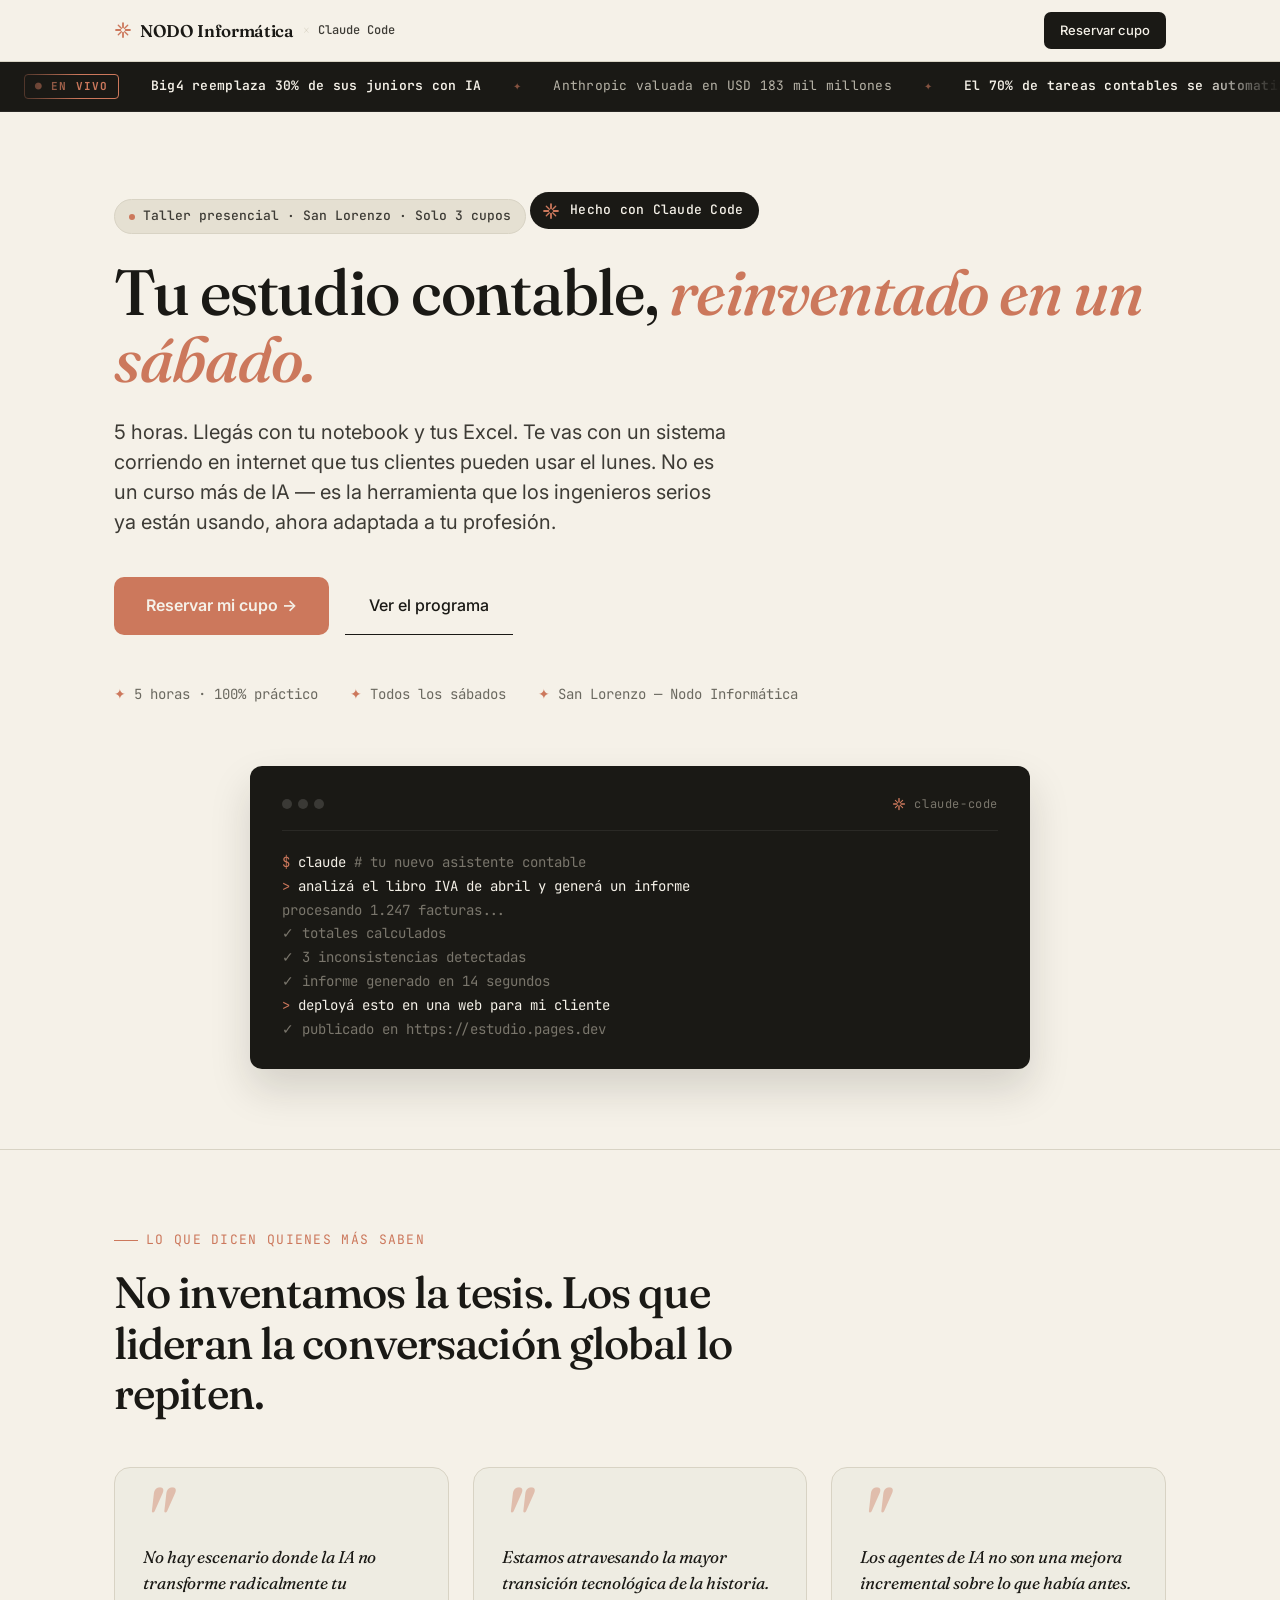
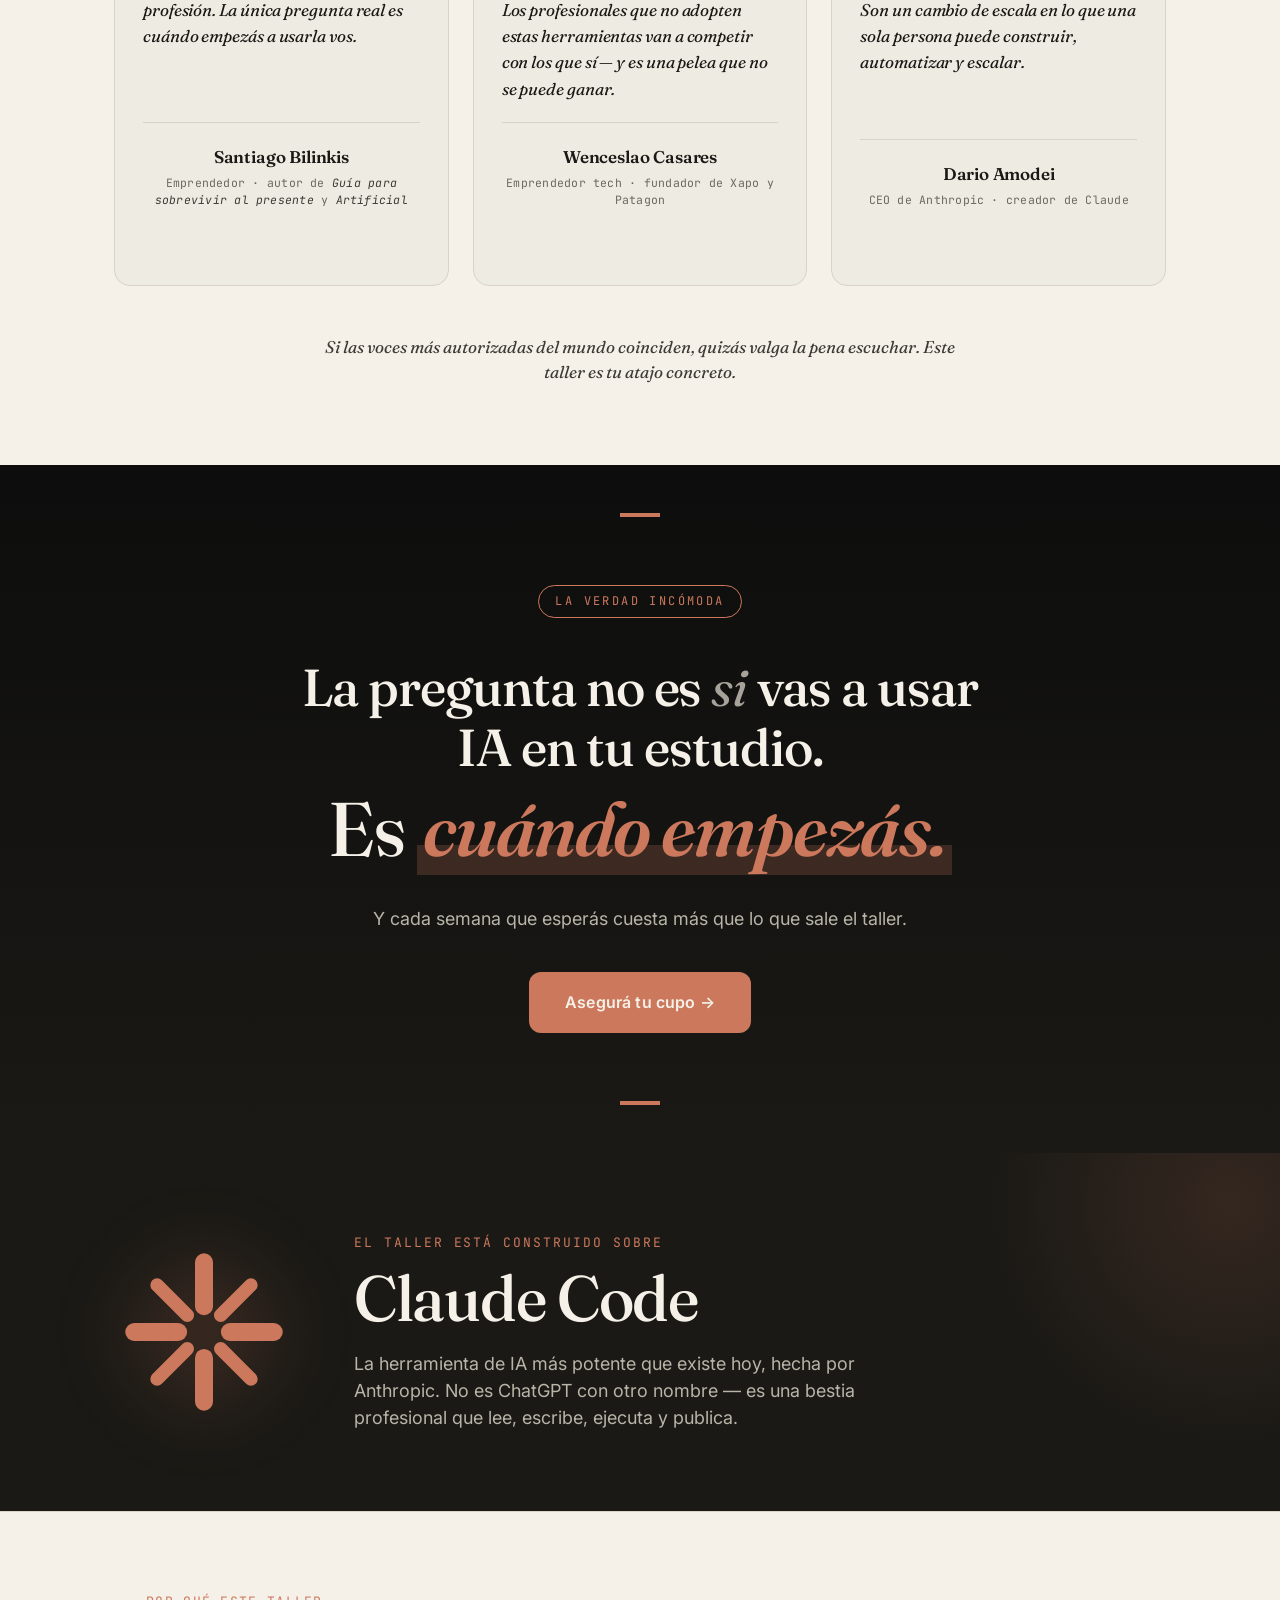
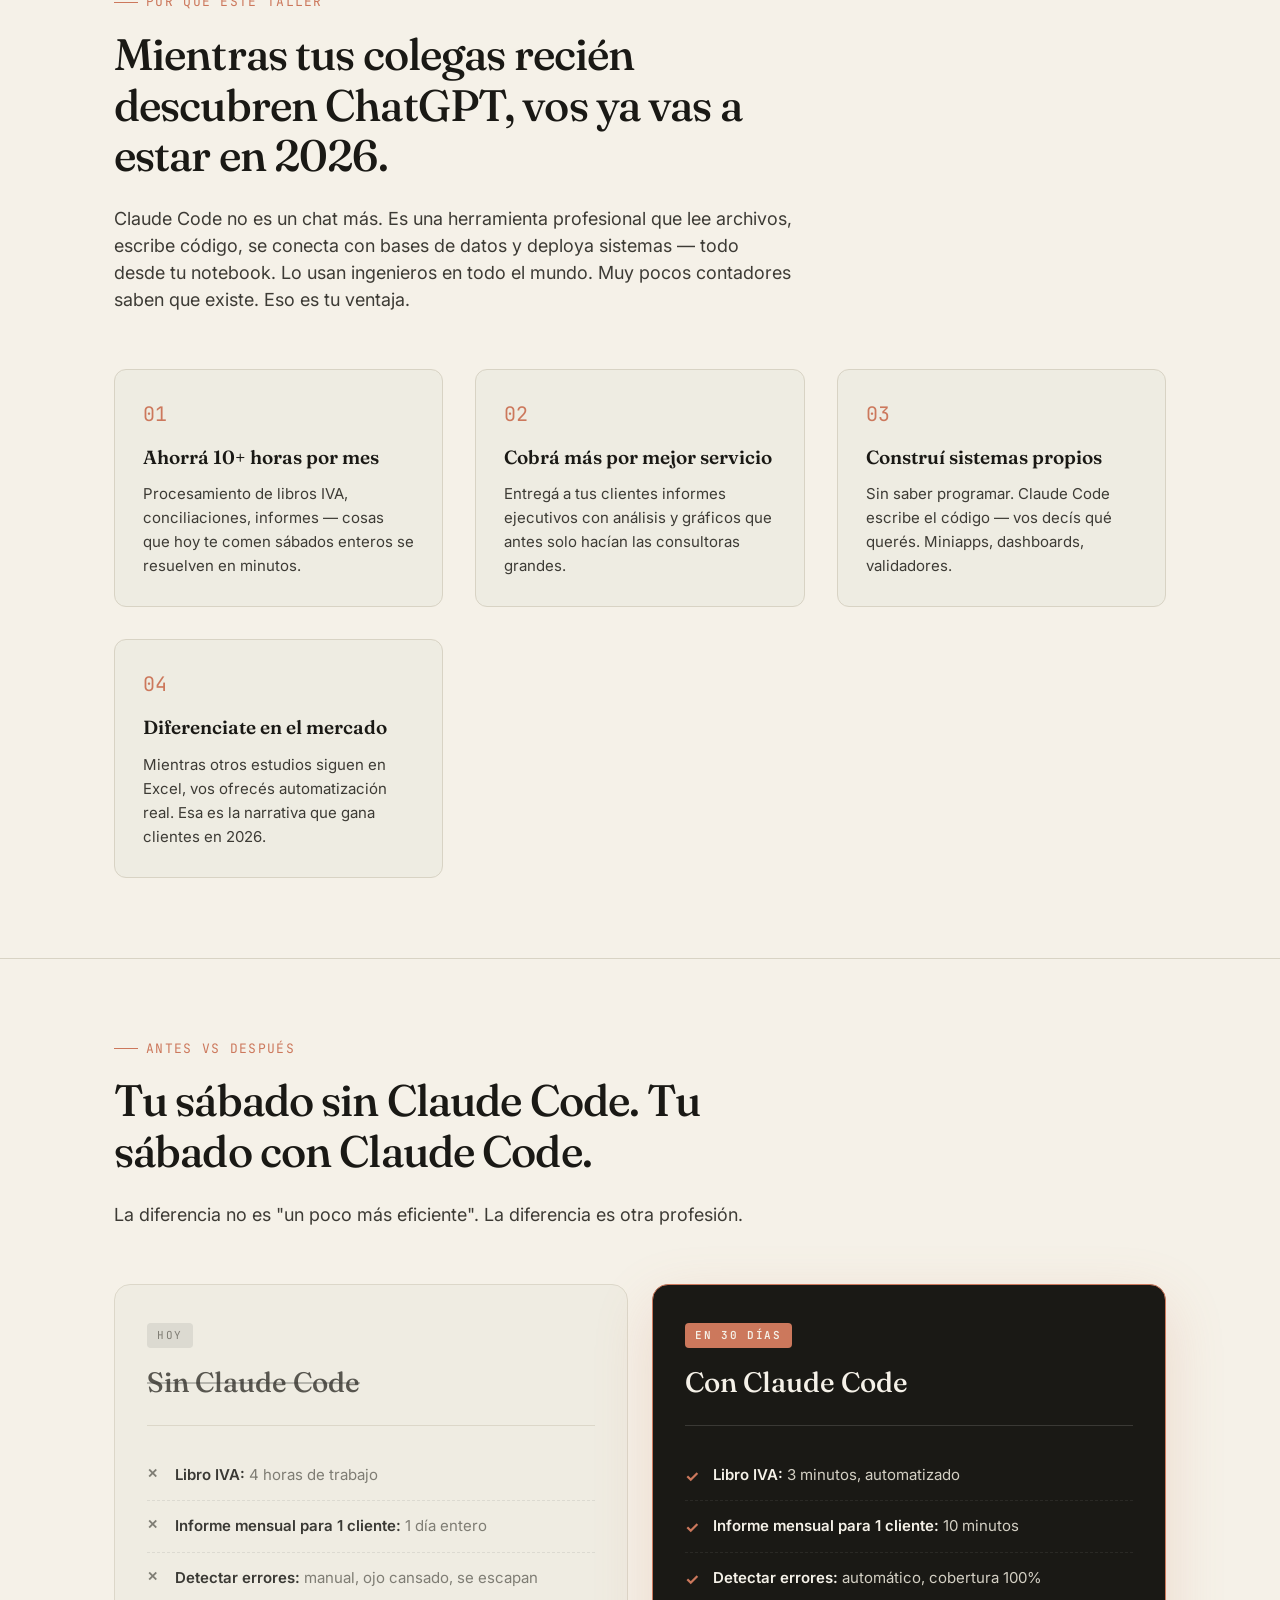
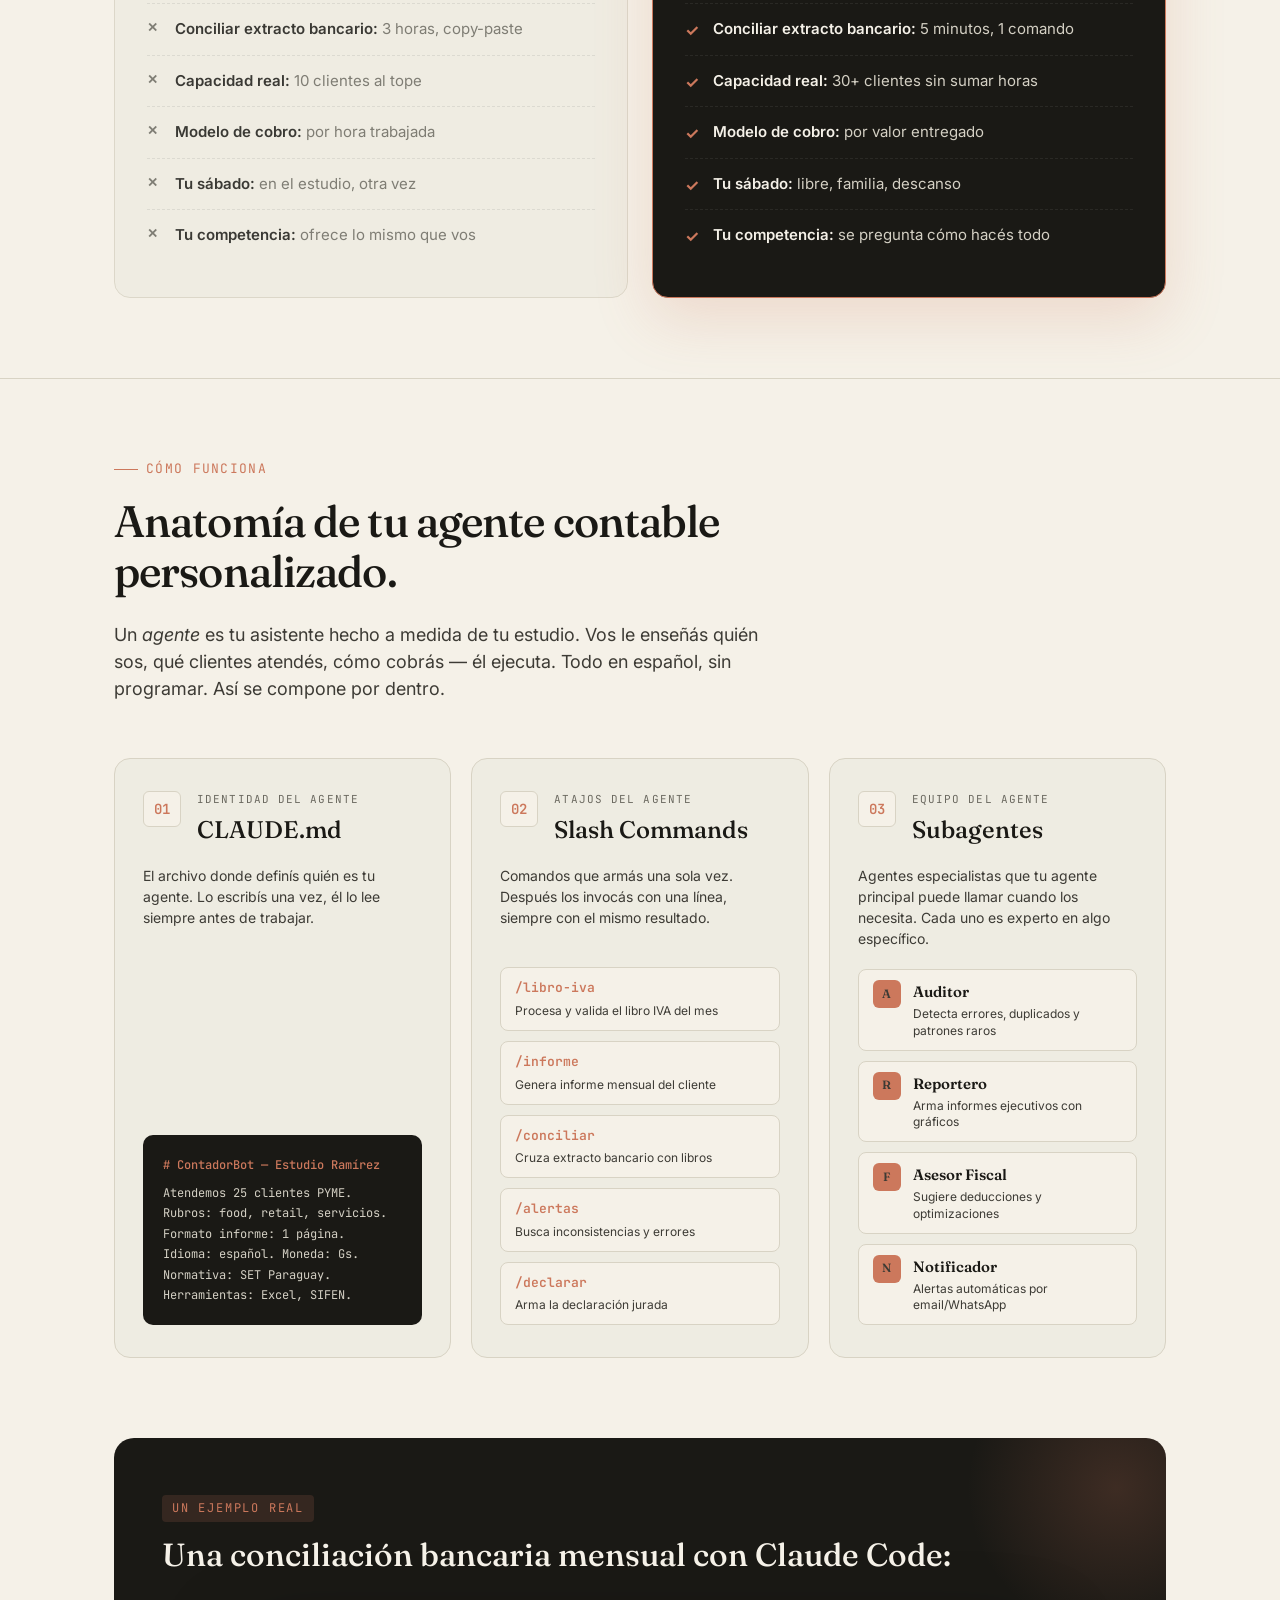
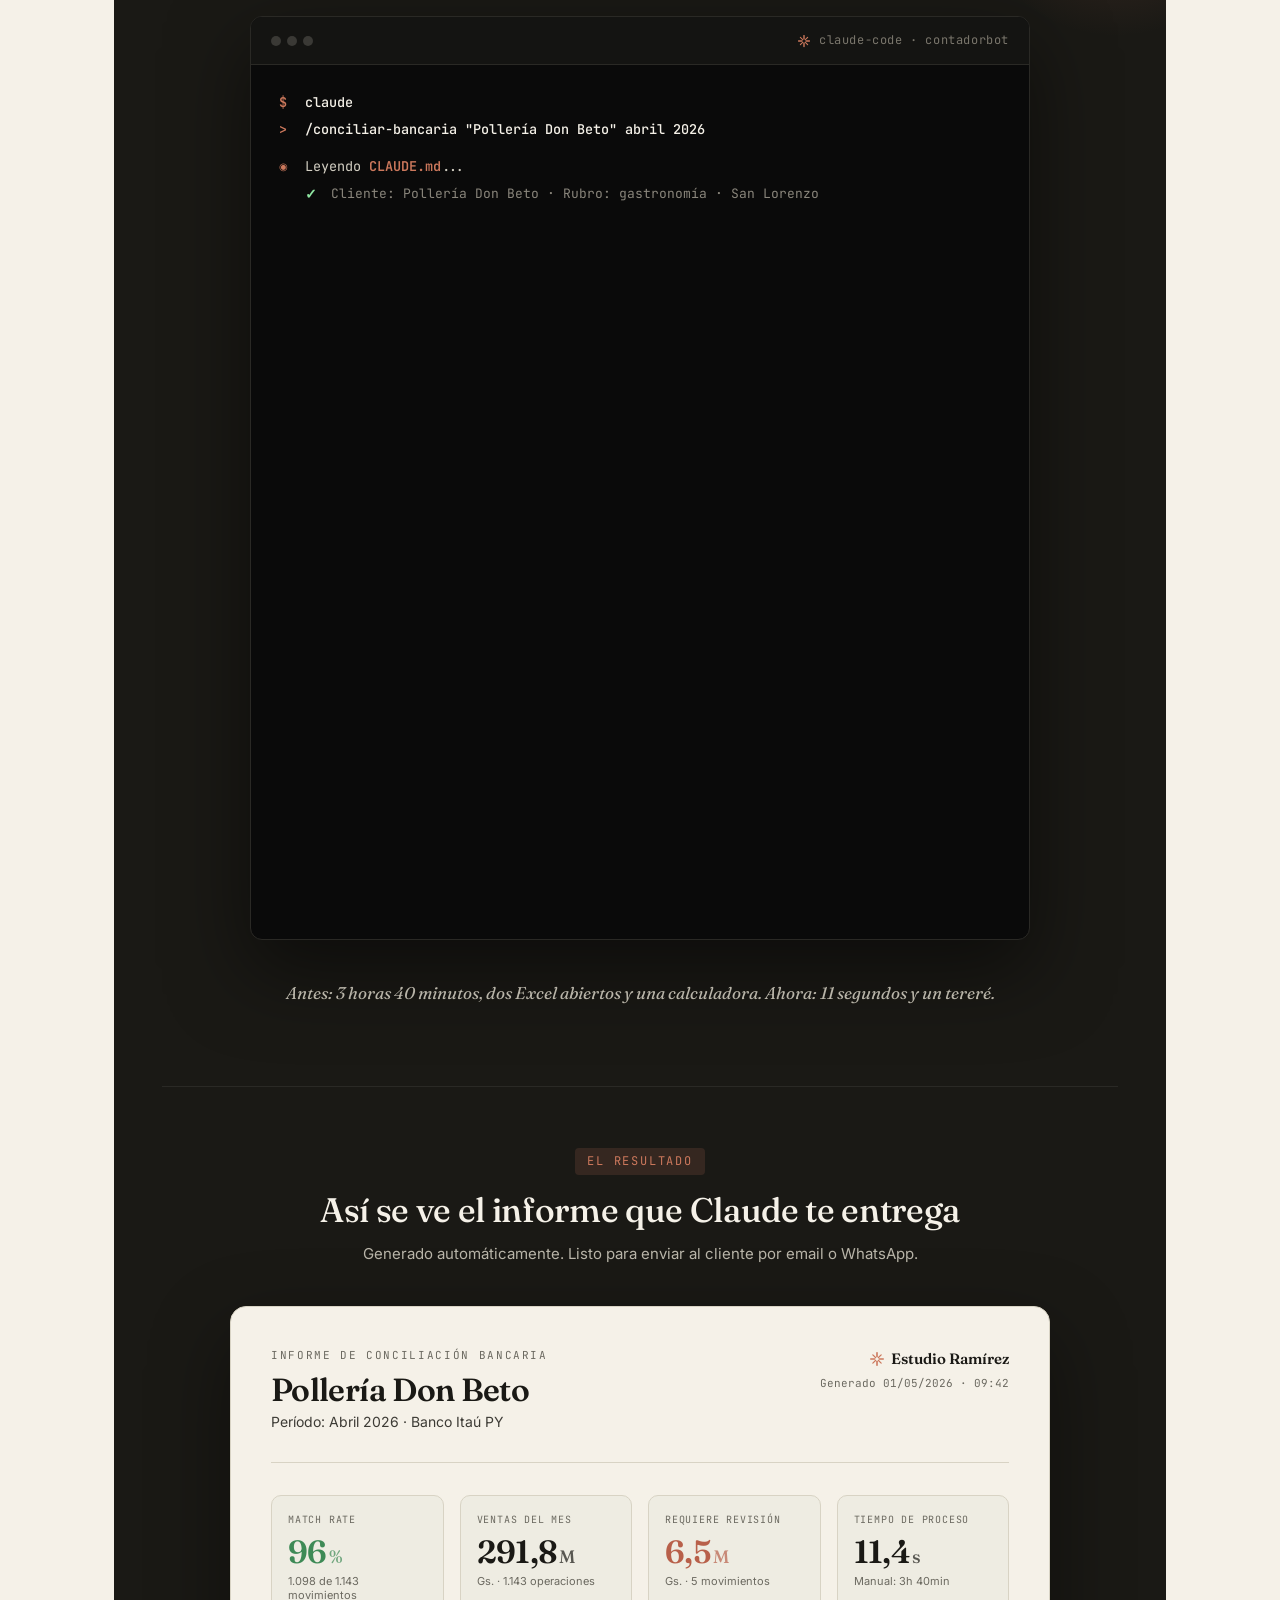
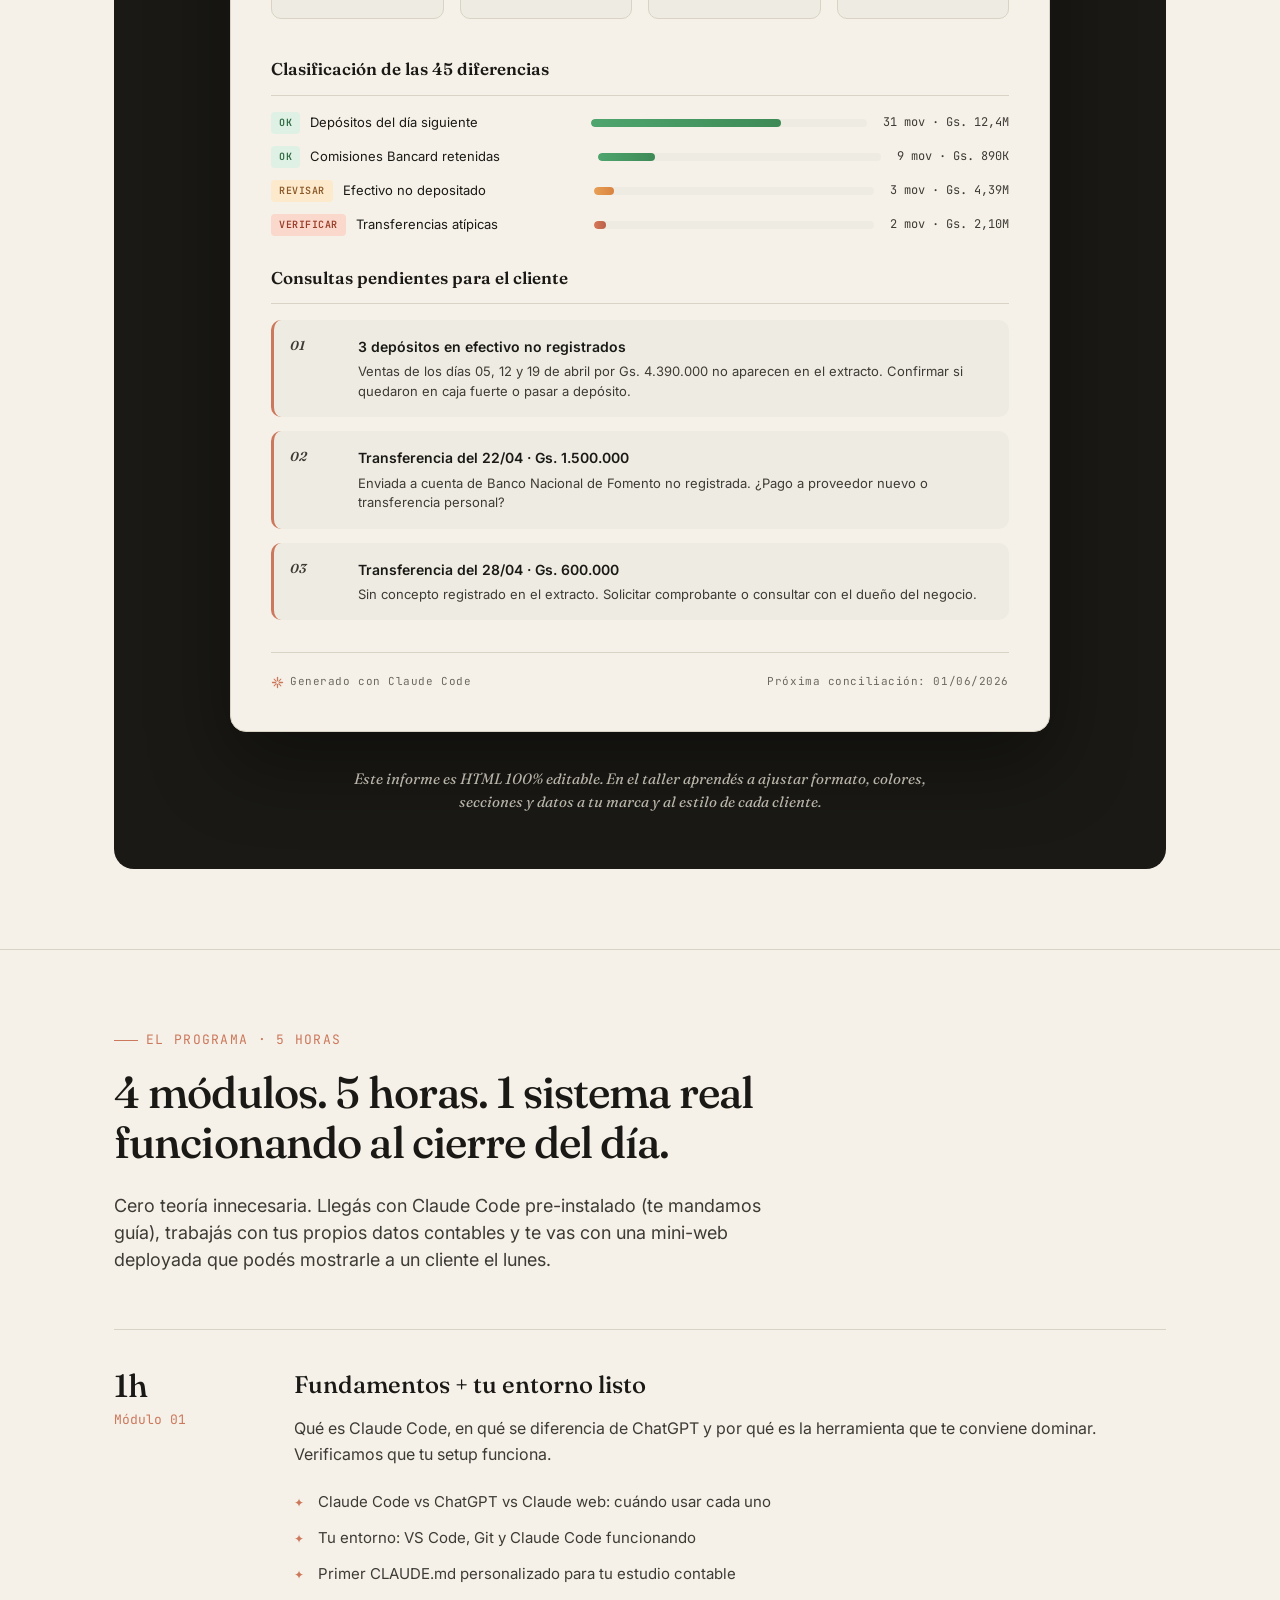
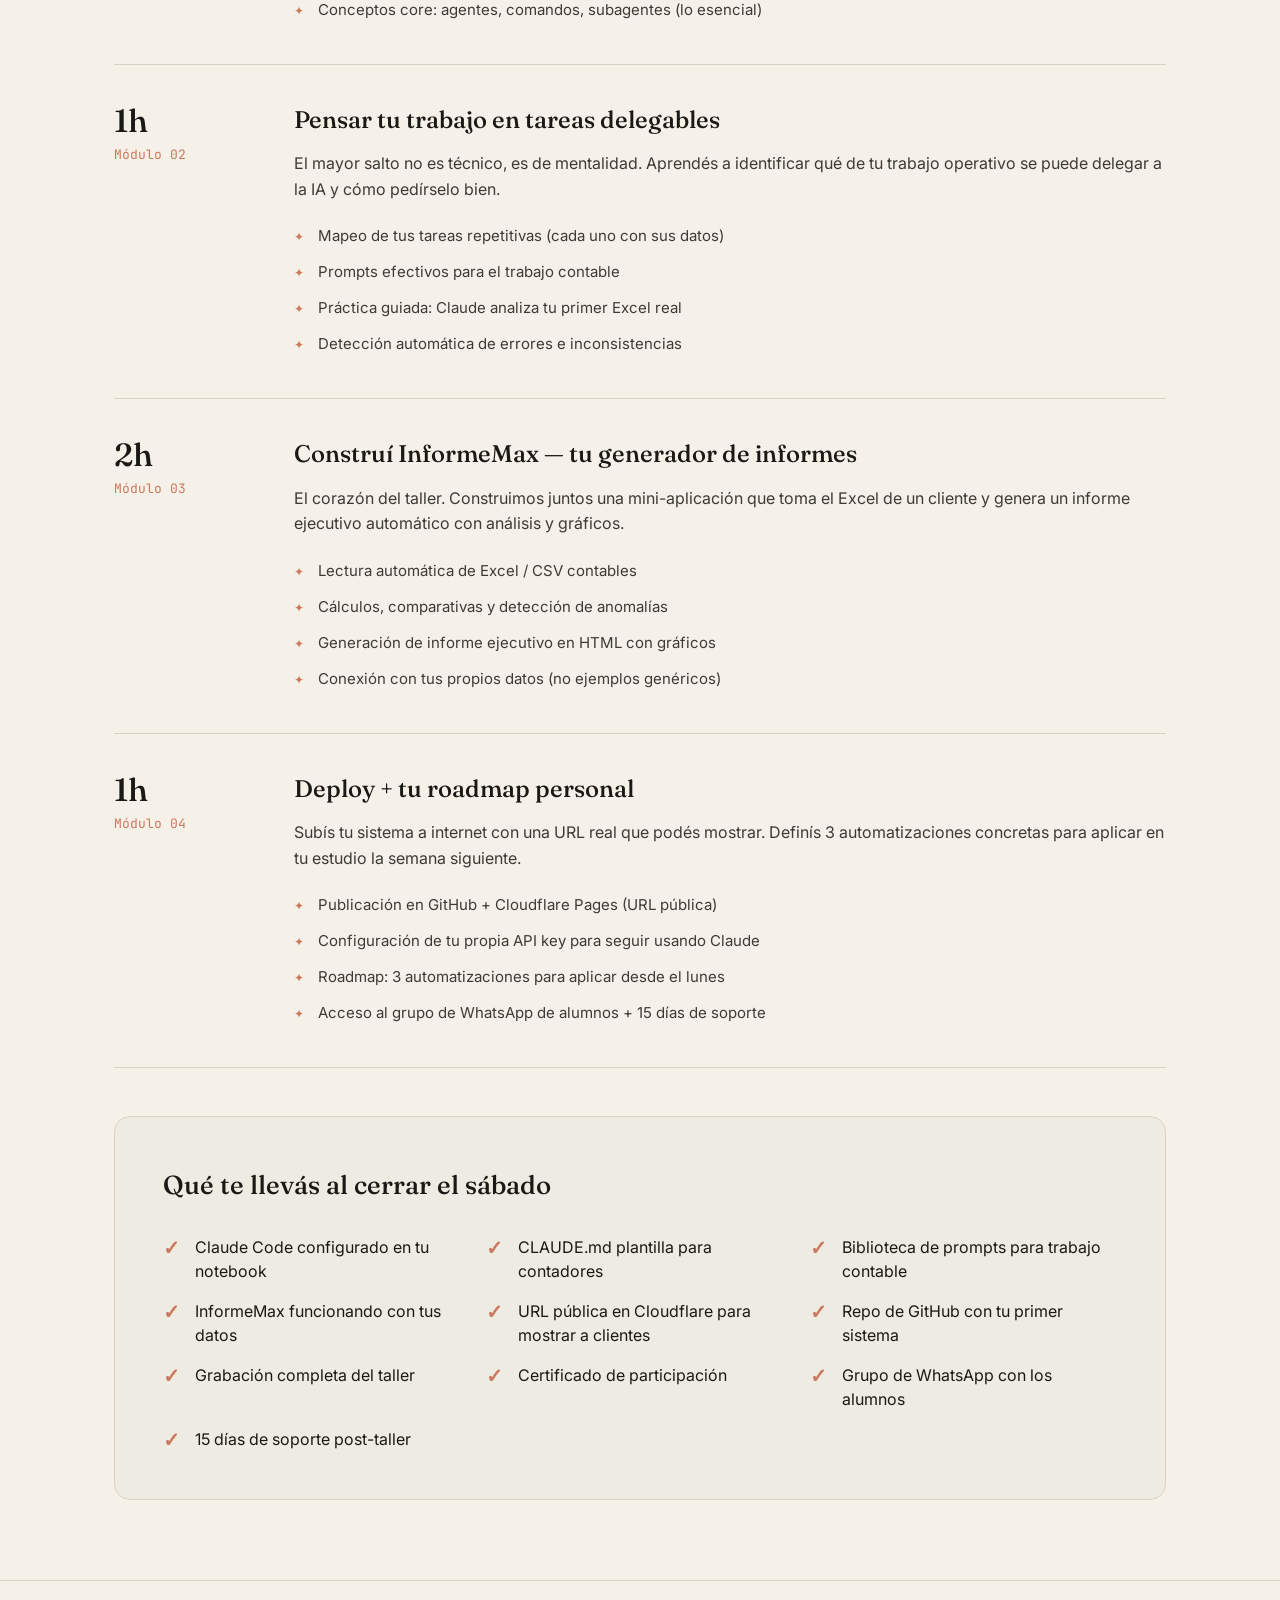
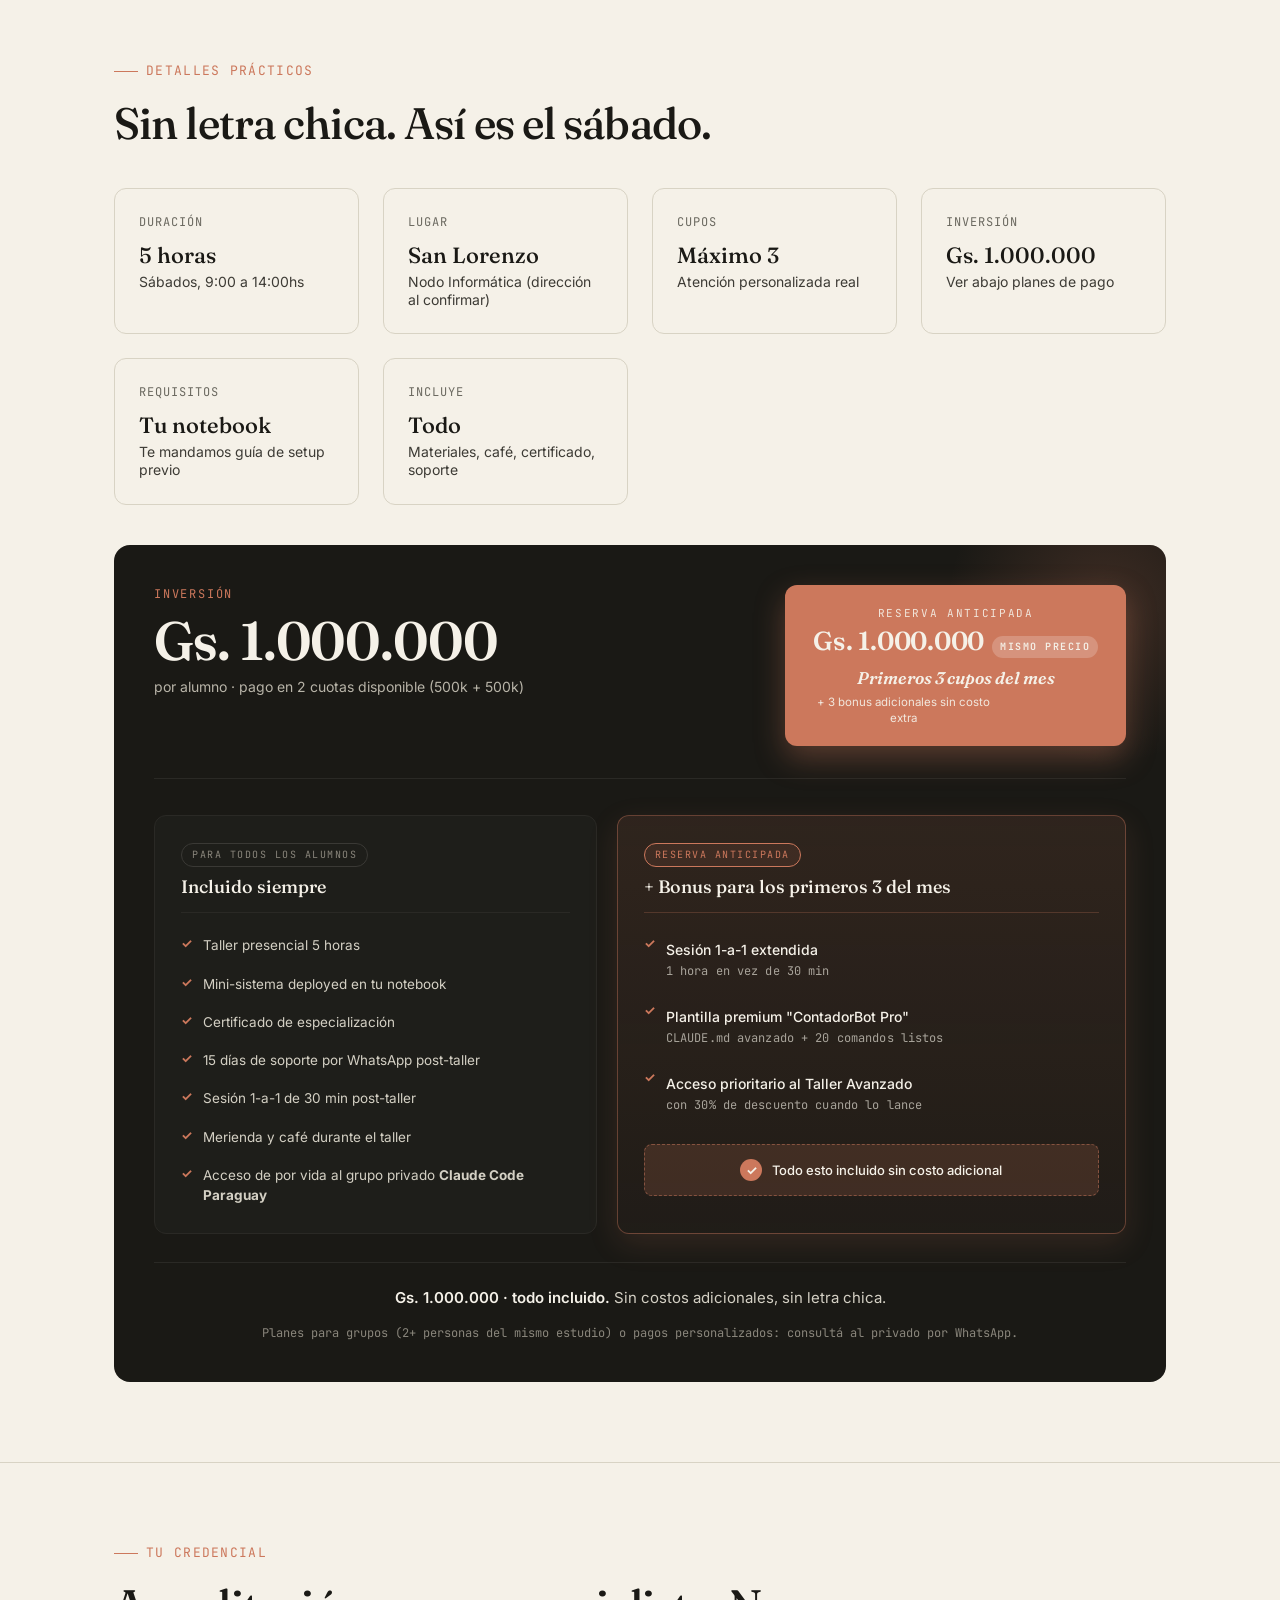
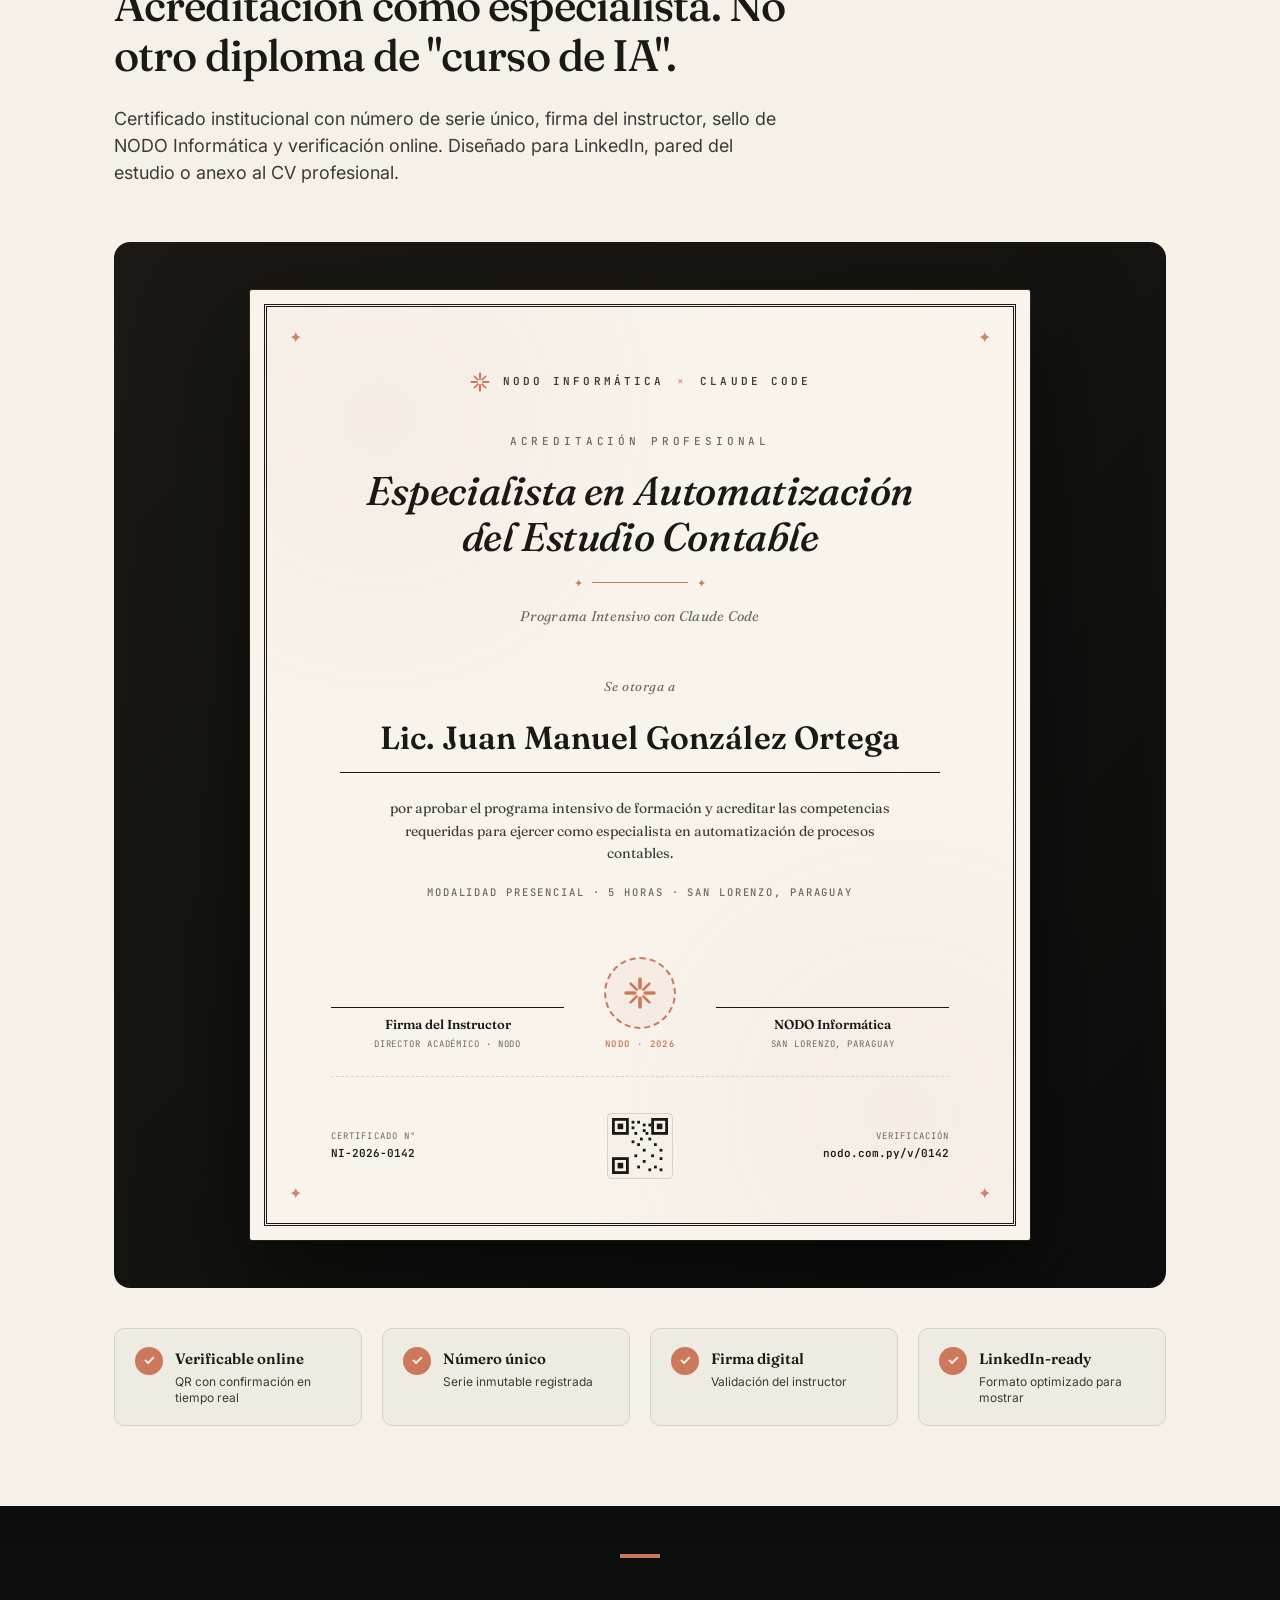
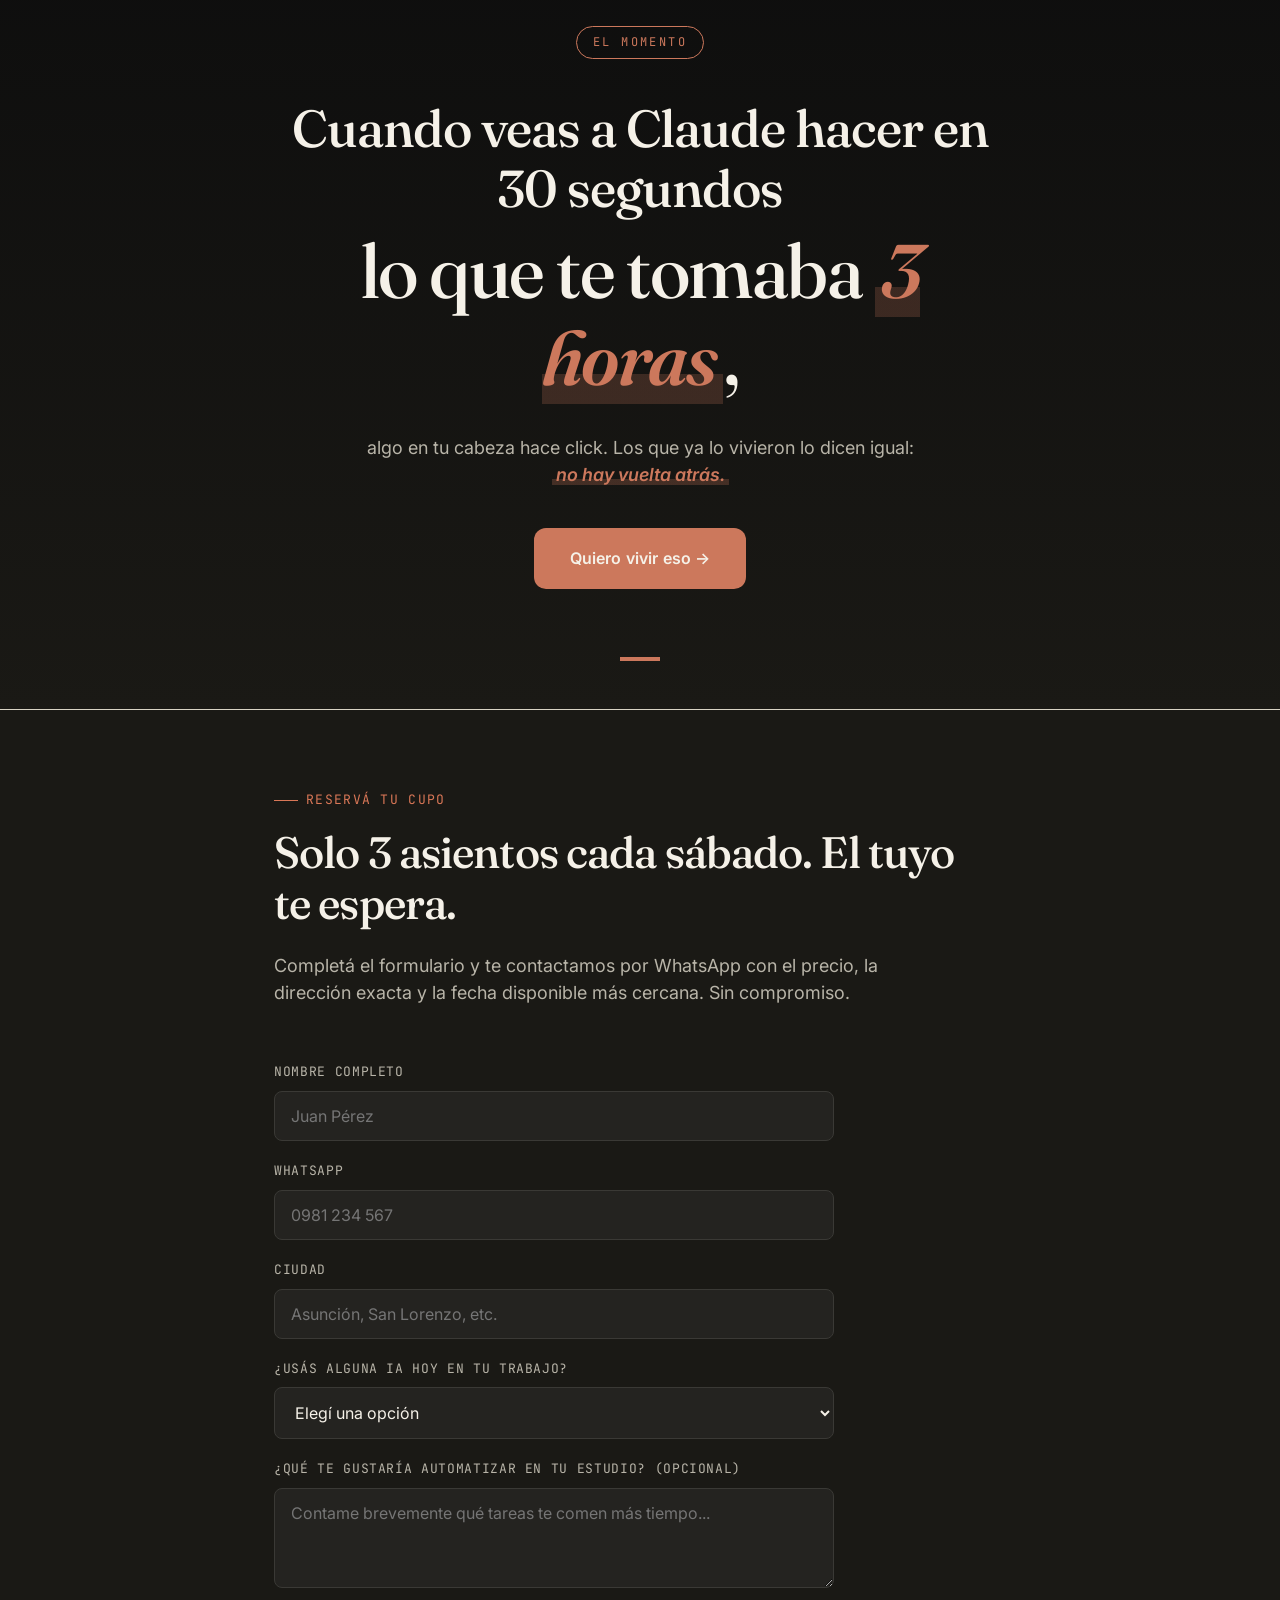
==== public/claude-contadores/index.html @ accb27bd "Add expert quotes section with Bilinkis, Casares, and Amodei New section placed between the terminal" ====
<!DOCTYPE html>
<html lang="es-PY">
<head>
<meta charset="UTF-8">
<meta name="viewport" content="width=device-width, initial-scale=1.0">
<title>Automatizá tu Estudio Contable con Claude Code — Taller Presencial en San Lorenzo</title>
<meta name="description" content="Taller presencial de 5 horas para contadores en Paraguay. Aprendé a usar Claude Code para automatizar tu estudio, construir tus propios sistemas y dar un mejor servicio a tus clientes.">
<meta name="theme-color" content="#F5F1E8">

<meta property="og:type" content="website">
<meta property="og:site_name" content="NODO Informática">
<meta property="og:url" content="https://nodo-landings.pages.dev/claude-contadores/">
<meta property="og:title" content="Tu estudio contable, reinventado en un sábado.">
<meta property="og:description" content="Taller presencial de 5 horas con Claude Code. Automatizá tu estudio, construí tus propios sistemas y dale a tus clientes un servicio que nadie más ofrece. San Lorenzo · Solo 3 cupos.">
<meta property="og:image" content="https://nodo-landings.pages.dev/claude-contadores/assets/og-image.jpg">
<meta property="og:image:secure_url" content="https://nodo-landings.pages.dev/claude-contadores/assets/og-image.jpg">
<meta property="og:image:type" content="image/jpeg">
<meta property="og:image:width" content="1200">
<meta property="og:image:height" content="630">
<meta property="og:image:alt" content="Taller Claude Code para contadores — NODO Informática">
<meta property="og:locale" content="es_PY">

<meta name="twitter:card" content="summary_large_image">
<meta name="twitter:title" content="Tu estudio contable, reinventado en un sábado.">
<meta name="twitter:description" content="Taller presencial de 5 horas con Claude Code. Solo 3 cupos cada sábado en San Lorenzo.">
<meta name="twitter:image" content="https://nodo-landings.pages.dev/claude-contadores/assets/og-image.jpg">

<link rel="preconnect" href="https://fonts.googleapis.com">
<link rel="preconnect" href="https://fonts.gstatic.com" crossorigin>
<link href="https://fonts.googleapis.com/css2?family=Fraunces:ital,opsz,wght@0,9..144,400;0,9..144,500;0,9..144,600;0,9..144,700;1,9..144,400&family=Inter:wght@400;500;600;700&family=JetBrains+Mono:wght@400;500&display=swap" rel="stylesheet">

<link rel="stylesheet" href="styles.css">
</head>
<body>

<!-- Claude Code SVG symbol (reutilizable — 8 pills radiales, look "cangrejito") -->
<svg width="0" height="0" style="position:absolute">
  <symbol id="claude-logo" viewBox="0 0 32 32">
    <g fill="currentColor">
      <rect x="14.4" y="2" width="3.2" height="11" rx="1.6"/>
      <rect x="14.4" y="19" width="3.2" height="11" rx="1.6"/>
      <rect x="2" y="14.4" width="11" height="3.2" rx="1.6"/>
      <rect x="19" y="14.4" width="11" height="3.2" rx="1.6"/>
      <g transform="rotate(45 16 16)">
        <rect x="14.8" y="3" width="2.4" height="10" rx="1.2"/>
        <rect x="14.8" y="19" width="2.4" height="10" rx="1.2"/>
        <rect x="3" y="14.8" width="10" height="2.4" rx="1.2"/>
        <rect x="19" y="14.8" width="10" height="2.4" rx="1.2"/>
      </g>
    </g>
  </symbol>
</svg>

<nav>
    <div class="container nav-inner">
        <div class="logo">
            <svg class="nav-logo-icon"><use href="#claude-logo"/></svg>
            NODO Informática
            <span class="nav-divider">×</span>
            <span class="nav-claude">Claude Code</span>
        </div>
        <a href="#registro" class="nav-cta">Reservar cupo</a>
    </div>
</nav>

<!-- Ticker de frenesí IA -->
<div class="ticker" aria-hidden="true">
    <div class="ticker-track">
        <span class="ticker-live">● EN VIVO</span>
        <span class="ticker-item hot">Big4 reemplaza 30% de sus juniors con IA</span>
        <span class="ticker-sep">✦</span>
        <span class="ticker-item">Anthropic valuada en USD 183 mil millones</span>
        <span class="ticker-sep">✦</span>
        <span class="ticker-item hot">El 70% de tareas contables se automatiza antes de 2027</span>
        <span class="ticker-sep">✦</span>
        <span class="ticker-item">OpenAI cierra ronda de USD 40 mil millones</span>
        <span class="ticker-sep">✦</span>
        <span class="ticker-item hot">Contadores que dominan IA cobran 40% más</span>
        <span class="ticker-sep">✦</span>
        <span class="ticker-item">Deloitte invierte USD 1.400 millones en automatización</span>
        <span class="ticker-sep">✦</span>
        <span class="ticker-item hot">PwC entrena 5.000 contadores en IA por mes</span>
        <span class="ticker-sep">✦</span>
        <span class="ticker-item">McKinsey: "la IA redefinirá la contabilidad en 24 meses"</span>
        <span class="ticker-sep">✦</span>
        <!-- Duplicado para loop seamless -->
        <span class="ticker-live">● EN VIVO</span>
        <span class="ticker-item hot">Big4 reemplaza 30% de sus juniors con IA</span>
        <span class="ticker-sep">✦</span>
        <span class="ticker-item">Anthropic valuada en USD 183 mil millones</span>
        <span class="ticker-sep">✦</span>
        <span class="ticker-item hot">El 70% de tareas contables se automatiza antes de 2027</span>
        <span class="ticker-sep">✦</span>
        <span class="ticker-item">OpenAI cierra ronda de USD 40 mil millones</span>
        <span class="ticker-sep">✦</span>
        <span class="ticker-item hot">Contadores que dominan IA cobran 40% más</span>
        <span class="ticker-sep">✦</span>
        <span class="ticker-item">Deloitte invierte USD 1.400 millones en automatización</span>
        <span class="ticker-sep">✦</span>
        <span class="ticker-item hot">PwC entrena 5.000 contadores en IA por mes</span>
        <span class="ticker-sep">✦</span>
        <span class="ticker-item">McKinsey: "la IA redefinirá la contabilidad en 24 meses"</span>
        <span class="ticker-sep">✦</span>
    </div>
</div>

<header class="hero">
    <div class="container">
        <div class="hero-badge">
            <span class="dot"></span>
            <span>Taller presencial · San Lorenzo · Solo 3 cupos</span>
        </div>
        <div class="hero-claude-mark">
            <svg class="hero-logo-icon"><use href="#claude-logo"/></svg>
            <span>Hecho con Claude Code</span>
        </div>
        <h1>Tu estudio contable, <span class="accent">reinventado en un sábado.</span></h1>
        <p class="hero-sub">
            5 horas. Llegás con tu notebook y tus Excel. Te vas con un sistema corriendo en internet que tus clientes pueden usar el lunes. No es un curso más de IA — es la herramienta que los ingenieros serios ya están usando, ahora adaptada a tu profesión.
        </p>
        <div class="hero-actions">
            <a href="#registro" class="btn-primary">Reservar mi cupo →</a>
            <a href="#programa" class="btn-secondary">Ver el programa</a>
        </div>
        <div class="hero-meta">
            <span>5 horas · 100% práctico</span>
            <span>Todos los sábados</span>
            <span>San Lorenzo — Nodo Informática</span>
        </div>
    </div>
</header>

<section class="terminal-section" style="border-top: none; padding-top: 0;">
    <div class="container">
        <div class="terminal">
            <div class="terminal-header">
                <span class="terminal-dot"></span>
                <span class="terminal-dot"></span>
                <span class="terminal-dot"></span>
                <span class="terminal-title">
                    <svg class="terminal-logo"><use href="#claude-logo"/></svg>
                    claude-code
                </span>
            </div>
            <div class="terminal-line"><span class="terminal-prompt">$</span> <span class="terminal-out">claude</span> <span class="terminal-comment"># tu nuevo asistente contable</span></div>
            <div class="terminal-line"><span class="terminal-prompt">&gt;</span> <span class="terminal-out">analizá el libro IVA de abril y generá un informe</span></div>
            <div class="terminal-line"><span class="terminal-comment">  procesando 1.247 facturas...</span></div>
            <div class="terminal-line"><span class="terminal-comment">  ✓ totales calculados</span></div>
            <div class="terminal-line"><span class="terminal-comment">  ✓ 3 inconsistencias detectadas</span></div>
            <div class="terminal-line"><span class="terminal-comment">  ✓ informe generado en 14 segundos</span></div>
            <div class="terminal-line"><span class="terminal-prompt">&gt;</span> <span class="terminal-out">deployá esto en una web para mi cliente</span></div>
            <div class="terminal-line"><span class="terminal-comment">  ✓ publicado en https://estudio.pages.dev</span></div>
        </div>
    </div>
</section>

<section class="experts">
    <div class="container">
        <div class="section-label">Lo que dicen quienes más saben</div>
        <h2>No inventamos la tesis. Los que lideran la conversación global lo repiten.</h2>

        <div class="experts-grid">
            <blockquote class="expert-card">
                <div class="expert-mark">"</div>
                <p class="expert-text">
                    No hay escenario donde la IA no transforme radicalmente tu profesión. La única pregunta real es cuándo empezás a usarla vos.
                </p>
                <footer class="expert-author">
                    <div class="expert-name">Santiago Bilinkis</div>
                    <div class="expert-role">Emprendedor · autor de <em>Guía para sobrevivir al presente</em> y <em>Artificial</em></div>
                </footer>
            </blockquote>

            <blockquote class="expert-card">
                <div class="expert-mark">"</div>
                <p class="expert-text">
                    Estamos atravesando la mayor transición tecnológica de la historia. Los profesionales que no adopten estas herramientas van a competir con los que sí — y es una pelea que no se puede ganar.
                </p>
                <footer class="expert-author">
                    <div class="expert-name">Wenceslao Casares</div>
                    <div class="expert-role">Emprendedor tech · fundador de Xapo y Patagon</div>
                </footer>
            </blockquote>

            <blockquote class="expert-card">
                <div class="expert-mark">"</div>
                <p class="expert-text">
                    Los agentes de IA no son una mejora incremental sobre lo que había antes. Son un cambio de escala en lo que una sola persona puede construir, automatizar y escalar.
                </p>
                <footer class="expert-author">
                    <div class="expert-name">Dario Amodei</div>
                    <div class="expert-role">CEO de Anthropic · creador de Claude</div>
                </footer>
            </blockquote>
        </div>

        <p class="experts-caption">
            Si las voces más autorizadas del mundo coinciden, quizás valga la pena escuchar. Este taller es tu atajo concreto.
        </p>
    </div>
</section>

<section class="hook-banner">
    <div class="container-narrow">
        <span class="hook-label">La verdad incómoda</span>
        <div class="hook-content">
            <p class="hook-line-1">La pregunta no es <em>si</em> vas a usar IA en tu estudio.</p>
            <p class="hook-line-2">Es <strong>cuándo empezás.</strong></p>
            <p class="hook-line-3">Y cada semana que esperás cuesta más que lo que sale el taller.</p>
        </div>
        <a href="#registro" class="hook-cta">Asegurá tu cupo →</a>
    </div>
</section>

<section class="logo-showcase">
    <div class="container">
        <div class="logo-showcase-inner">
            <svg class="big-claude-logo"><use href="#claude-logo"/></svg>
            <div class="logo-showcase-text">
                <div class="logo-showcase-label">El taller está construido sobre</div>
                <div class="logo-showcase-name">Claude Code</div>
                <p class="logo-showcase-desc">La herramienta de IA más potente que existe hoy, hecha por Anthropic. No es ChatGPT con otro nombre — es una bestia profesional que lee, escribe, ejecuta y publica.</p>
            </div>
        </div>
    </div>
</section>

<section id="problema">
    <div class="container">
        <div class="section-label">Por qué este taller</div>
        <h2>Mientras tus colegas recién descubren ChatGPT, vos ya vas a estar en 2026.</h2>
        <p class="section-intro">
            Claude Code no es un chat más. Es una herramienta profesional que lee archivos, escribe código, se conecta con bases de datos y deploya sistemas — todo desde tu notebook. Lo usan ingenieros en todo el mundo. Muy pocos contadores saben que existe. Eso es tu ventaja.
        </p>

        <div class="promise-grid">
            <div class="promise-item">
                <span class="icon">01</span>
                <h4>Ahorrá 10+ horas por mes</h4>
                <p>Procesamiento de libros IVA, conciliaciones, informes — cosas que hoy te comen sábados enteros se resuelven en minutos.</p>
            </div>
            <div class="promise-item">
                <span class="icon">02</span>
                <h4>Cobrá más por mejor servicio</h4>
                <p>Entregá a tus clientes informes ejecutivos con análisis y gráficos que antes solo hacían las consultoras grandes.</p>
            </div>
            <div class="promise-item">
                <span class="icon">03</span>
                <h4>Construí sistemas propios</h4>
                <p>Sin saber programar. Claude Code escribe el código — vos decís qué querés. Miniapps, dashboards, validadores.</p>
            </div>
            <div class="promise-item">
                <span class="icon">04</span>
                <h4>Diferenciate en el mercado</h4>
                <p>Mientras otros estudios siguen en Excel, vos ofrecés automatización real. Esa es la narrativa que gana clientes en 2026.</p>
            </div>
        </div>
    </div>
</section>

<section id="comparacion">
    <div class="container">
        <div class="section-label">Antes vs Después</div>
        <h2>Tu sábado sin Claude Code. Tu sábado con Claude Code.</h2>
        <p class="section-intro">
            La diferencia no es "un poco más eficiente". La diferencia es otra profesión.
        </p>

        <div class="comparison-grid">
            <div class="comparison-col comparison-before">
                <div class="comparison-header">
                    <span class="comparison-tag">Hoy</span>
                    <h3>Sin Claude Code</h3>
                </div>
                <ul class="comparison-list">
                    <li><strong>Libro IVA:</strong> 4 horas de trabajo</li>
                    <li><strong>Informe mensual para 1 cliente:</strong> 1 día entero</li>
                    <li><strong>Detectar errores:</strong> manual, ojo cansado, se escapan</li>
                    <li><strong>Conciliar extracto bancario:</strong> 3 horas, copy-paste</li>
                    <li><strong>Capacidad real:</strong> 10 clientes al tope</li>
                    <li><strong>Modelo de cobro:</strong> por hora trabajada</li>
                    <li><strong>Tu sábado:</strong> en el estudio, otra vez</li>
                    <li><strong>Tu competencia:</strong> ofrece lo mismo que vos</li>
                </ul>
            </div>

            <div class="comparison-col comparison-after">
                <div class="comparison-header">
                    <span class="comparison-tag">En 30 días</span>
                    <h3>Con Claude Code</h3>
                </div>
                <ul class="comparison-list">
                    <li><strong>Libro IVA:</strong> 3 minutos, automatizado</li>
                    <li><strong>Informe mensual para 1 cliente:</strong> 10 minutos</li>
                    <li><strong>Detectar errores:</strong> automático, cobertura 100%</li>
                    <li><strong>Conciliar extracto bancario:</strong> 5 minutos, 1 comando</li>
                    <li><strong>Capacidad real:</strong> 30+ clientes sin sumar horas</li>
                    <li><strong>Modelo de cobro:</strong> por valor entregado</li>
                    <li><strong>Tu sábado:</strong> libre, familia, descanso</li>
                    <li><strong>Tu competencia:</strong> se pregunta cómo hacés todo</li>
                </ul>
            </div>
        </div>
    </div>
</section>

<section id="agente">
    <div class="container">
        <div class="section-label">Cómo funciona</div>
        <h2>Anatomía de tu agente contable personalizado.</h2>
        <p class="section-intro">
            Un <em>agente</em> es tu asistente hecho a medida de tu estudio. Vos le enseñás quién sos, qué clientes atendés, cómo cobrás — él ejecuta. Todo en español, sin programar. Así se compone por dentro.
        </p>

        <div class="agent-grid">
            <div class="agent-pillar">
                <div class="pillar-header">
                    <span class="pillar-num">01</span>
                    <div>
                        <span class="pillar-label">Identidad del agente</span>
                        <h3>CLAUDE.md</h3>
                    </div>
                </div>
                <p class="pillar-desc">El archivo donde definís quién es tu agente. Lo escribís una vez, él lo lee siempre antes de trabajar.</p>
                <div class="code-block">
                    <div class="code-comment"># ContadorBot — Estudio Ramírez</div>
                    <div class="code-line">Atendemos 25 clientes PYME.</div>
                    <div class="code-line">Rubros: food, retail, servicios.</div>
                    <div class="code-line">Formato informe: 1 página.</div>
                    <div class="code-line">Idioma: español. Moneda: Gs.</div>
                    <div class="code-line">Normativa: SET Paraguay.</div>
                    <div class="code-line">Herramientas: Excel, SIFEN.</div>
                </div>
            </div>

            <div class="agent-pillar">
                <div class="pillar-header">
                    <span class="pillar-num">02</span>
                    <div>
                        <span class="pillar-label">Atajos del agente</span>
                        <h3>Slash Commands</h3>
                    </div>
                </div>
                <p class="pillar-desc">Comandos que armás una sola vez. Después los invocás con una línea, siempre con el mismo resultado.</p>
                <ul class="command-list">
                    <li><code>/libro-iva</code><span>Procesa y valida el libro IVA del mes</span></li>
                    <li><code>/informe</code><span>Genera informe mensual del cliente</span></li>
                    <li><code>/conciliar</code><span>Cruza extracto bancario con libros</span></li>
                    <li><code>/alertas</code><span>Busca inconsistencias y errores</span></li>
                    <li><code>/declarar</code><span>Arma la declaración jurada</span></li>
                </ul>
            </div>

            <div class="agent-pillar">
                <div class="pillar-header">
                    <span class="pillar-num">03</span>
                    <div>
                        <span class="pillar-label">Equipo del agente</span>
                        <h3>Subagentes</h3>
                    </div>
                </div>
                <p class="pillar-desc">Agentes especialistas que tu agente principal puede llamar cuando los necesita. Cada uno es experto en algo específico.</p>
                <ul class="subagent-list">
                    <li>
                        <span class="sub-badge">A</span>
                        <div><strong>Auditor</strong><span>Detecta errores, duplicados y patrones raros</span></div>
                    </li>
                    <li>
                        <span class="sub-badge">R</span>
                        <div><strong>Reportero</strong><span>Arma informes ejecutivos con gráficos</span></div>
                    </li>
                    <li>
                        <span class="sub-badge">F</span>
                        <div><strong>Asesor Fiscal</strong><span>Sugiere deducciones y optimizaciones</span></div>
                    </li>
                    <li>
                        <span class="sub-badge">N</span>
                        <div><strong>Notificador</strong><span>Alertas automáticas por email/WhatsApp</span></div>
                    </li>
                </ul>
            </div>
        </div>

        <div class="agent-flow">
            <div class="flow-title-wrap">
                <span class="flow-label">Un ejemplo real</span>
                <h3 class="flow-title">Una conciliación bancaria mensual con Claude Code:</h3>
            </div>

            <div class="flow-terminal" data-terminal-animated>
                <div class="terminal-header">
                    <span class="terminal-dot"></span>
                    <span class="terminal-dot"></span>
                    <span class="terminal-dot"></span>
                    <span class="terminal-title">
                        <svg class="terminal-logo"><use href="#claude-logo"/></svg>
                        claude-code · contadorbot
                    </span>
                </div>
                <div class="terminal-body">
                    <div class="term-line" data-delay="400"><span class="term-prompt">$</span><span class="term-cmd">claude</span></div>
                    <div class="term-line" data-delay="1100"><span class="term-prompt">&gt;</span><span class="term-you">/conciliar-bancaria "Pollería Don Beto" abril 2026</span></div>

                    <div class="term-spacer" data-delay="200"></div>

                    <div class="term-line" data-delay="700"><span class="term-icon">◉</span><span class="term-text">Leyendo <span class="term-hl">CLAUDE.md</span>...</span></div>
                    <div class="term-line term-sub" data-delay="300"><span class="term-check">✓</span><span class="term-muted">Cliente: Pollería Don Beto · Rubro: gastronomía · San Lorenzo</span></div>
                    <div class="term-line term-sub" data-delay="220"><span class="term-check">✓</span><span class="term-muted">Banco principal: Itaú PY · Cta. corriente 123456789</span></div>
                    <div class="term-line term-sub" data-delay="220"><span class="term-check">✓</span><span class="term-muted">Sistema POS del cliente: NODO · integrado por API</span></div>

                    <div class="term-spacer" data-delay="200"></div>

                    <div class="term-line" data-delay="600"><span class="term-arrow">→</span><span class="term-text">Descargando extracto bancario abril 2026...</span></div>
                    <div class="term-line term-sub" data-delay="400"><span class="term-check">✓</span><span class="term-muted">847 movimientos importados (débitos + créditos)</span></div>
                    <div class="term-line term-sub" data-delay="220"><span class="term-check">✓</span><span class="term-muted">Total ingresos: <span class="term-gs">Gs. 287.450.000</span></span></div>
                    <div class="term-line term-sub" data-delay="220"><span class="term-check">✓</span><span class="term-muted">Total egresos: <span class="term-gs">Gs. 213.120.000</span></span></div>

                    <div class="term-spacer" data-delay="200"></div>

                    <div class="term-line" data-delay="600"><span class="term-arrow">→</span><span class="term-text">Cargando ventas del POS del cliente...</span></div>
                    <div class="term-line term-sub" data-delay="350"><span class="term-check">✓</span><span class="term-muted">1.143 operaciones importadas</span></div>
                    <div class="term-line term-sub" data-delay="220"><span class="term-check">✓</span><span class="term-muted">Total ventas registradas: <span class="term-gs">Gs. 291.840.000</span></span></div>
                    <div class="term-line term-sub" data-delay="220"><span class="term-check">✓</span><span class="term-muted">Efectivo: 42% · Tarjeta: 38% · QR/Bancard: 20%</span></div>

                    <div class="term-spacer" data-delay="300"></div>

                    <div class="term-line" data-delay="800"><span class="term-arrow">→</span><span class="term-text">Cruzando movimientos (ventas → depósitos banco)...</span></div>
                    <div class="term-line term-sub" data-delay="600"><span class="term-check">✓</span><span class="term-muted">1.098 matches automáticos <span class="term-hl">(96%)</span></span></div>
                    <div class="term-line term-sub" data-delay="400"><span class="term-warn">!</span><span class="term-muted">45 diferencias detectadas · analizando cada una</span></div>

                    <div class="term-spacer" data-delay="300"></div>

                    <div class="term-line" data-delay="700"><span class="term-arrow">→</span><span class="term-text">Clasificando diferencias...</span></div>
                    <div class="term-line term-sub" data-delay="500"><span class="term-check">✓</span><span class="term-muted">31 depósitos del día siguiente (ventas sábado → lunes)</span></div>
                    <div class="term-line term-sub" data-delay="300"><span class="term-check">✓</span><span class="term-muted">9 tarjetas con comisión Bancard (<span class="term-gs">Gs. 890.450</span> retenido)</span></div>
                    <div class="term-line term-sub" data-delay="300"><span class="term-check">✓</span><span class="term-muted">3 efectivo no depositado (<span class="term-gs">Gs. 4.390.000</span> · preguntar cliente)</span></div>
                    <div class="term-line term-sub" data-delay="300"><span class="term-warn">!</span><span class="term-muted">2 transferencias atípicas (<span class="term-gs">Gs. 2.100.000</span> · verificar origen)</span></div>

                    <div class="term-spacer" data-delay="400"></div>

                    <div class="term-line term-success" data-delay="600"><span class="term-check-big">✓</span><span class="term-done">Conciliación completa</span></div>
                    <div class="term-line term-sub" data-delay="300"><span class="term-arrow-out">→</span><span class="term-muted">Informe HTML: <span class="term-link">https://estudio.pages.dev/donbeto-abril</span></span></div>
                    <div class="term-line term-sub" data-delay="250"><span class="term-arrow-out">→</span><span class="term-muted">Excel resumen: ~/exports/conciliacion-abril.xlsx</span></div>
                    <div class="term-line term-sub" data-delay="250"><span class="term-arrow-out">→</span><span class="term-muted">WhatsApp al cliente con las 5 consultas pendientes</span></div>

                    <div class="term-spacer" data-delay="400"></div>

                    <div class="term-line" data-delay="500"><span class="term-comment"># tiempo total: 11.4s · tiempo manual estimado: 3h 40min</span></div>
                    <div class="term-line" data-delay="400"><span class="term-prompt">&gt;</span><span class="term-cursor"></span></div>
                </div>
            </div>

            <p class="flow-caption">Antes: 3 horas 40 minutos, dos Excel abiertos y una calculadora. Ahora: 11 segundos y un tereré.</p>

            <div class="report-intro">
                <span class="report-intro-label">El resultado</span>
                <h4 class="report-intro-title">Así se ve el informe que Claude te entrega</h4>
                <p class="report-intro-sub">Generado automáticamente. Listo para enviar al cliente por email o WhatsApp.</p>
            </div>

            <div class="report-card">
                <div class="report-card-top">
                    <div>
                        <div class="report-card-eyebrow">Informe de Conciliación Bancaria</div>
                        <h5 class="report-card-title">Pollería Don Beto</h5>
                        <p class="report-card-period">Período: Abril 2026 · Banco Itaú PY</p>
                    </div>
                    <div class="report-card-meta">
                        <div class="report-card-brand">
                            <svg class="report-card-logo"><use href="#claude-logo"/></svg>
                            Estudio Ramírez
                        </div>
                        <div class="report-card-date">Generado 01/05/2026 · 09:42</div>
                    </div>
                </div>

                <div class="report-stats">
                    <div class="report-stat">
                        <div class="report-stat-label">Match rate</div>
                        <div class="report-stat-value report-stat-ok">96<span class="report-stat-unit">%</span></div>
                        <div class="report-stat-sub">1.098 de 1.143 movimientos</div>
                    </div>
                    <div class="report-stat">
                        <div class="report-stat-label">Ventas del mes</div>
                        <div class="report-stat-value">291,8<span class="report-stat-unit">M</span></div>
                        <div class="report-stat-sub">Gs. · 1.143 operaciones</div>
                    </div>
                    <div class="report-stat">
                        <div class="report-stat-label">Requiere revisión</div>
                        <div class="report-stat-value report-stat-warn">6,5<span class="report-stat-unit">M</span></div>
                        <div class="report-stat-sub">Gs. · 5 movimientos</div>
                    </div>
                    <div class="report-stat">
                        <div class="report-stat-label">Tiempo de proceso</div>
                        <div class="report-stat-value">11,4<span class="report-stat-unit">s</span></div>
                        <div class="report-stat-sub">Manual: 3h 40min</div>
                    </div>
                </div>

                <div class="report-section">
                    <h6 class="report-h6">Clasificación de las 45 diferencias</h6>
                    <div class="report-bars">
                        <div class="report-bar">
                            <div class="report-bar-label">
                                <span class="report-tag report-tag-ok">OK</span>
                                <span>Depósitos del día siguiente</span>
                            </div>
                            <div class="report-bar-track">
                                <div class="report-bar-fill report-bar-fill-ok" style="width: 69%"></div>
                            </div>
                            <div class="report-bar-right">31 mov · Gs. 12,4M</div>
                        </div>
                        <div class="report-bar">
                            <div class="report-bar-label">
                                <span class="report-tag report-tag-ok">OK</span>
                                <span>Comisiones Bancard retenidas</span>
                            </div>
                            <div class="report-bar-track">
                                <div class="report-bar-fill report-bar-fill-ok" style="width: 20%"></div>
                            </div>
                            <div class="report-bar-right">9 mov · Gs. 890K</div>
                        </div>
                        <div class="report-bar">
                            <div class="report-bar-label">
                                <span class="report-tag report-tag-warn">Revisar</span>
                                <span>Efectivo no depositado</span>
                            </div>
                            <div class="report-bar-track">
                                <div class="report-bar-fill report-bar-fill-warn" style="width: 7%"></div>
                            </div>
                            <div class="report-bar-right">3 mov · Gs. 4,39M</div>
                        </div>
                        <div class="report-bar">
                            <div class="report-bar-label">
                                <span class="report-tag report-tag-danger">Verificar</span>
                                <span>Transferencias atípicas</span>
                            </div>
                            <div class="report-bar-track">
                                <div class="report-bar-fill report-bar-fill-danger" style="width: 4%"></div>
                            </div>
                            <div class="report-bar-right">2 mov · Gs. 2,10M</div>
                        </div>
                    </div>
                </div>

                <div class="report-section">
                    <h6 class="report-h6">Consultas pendientes para el cliente</h6>
                    <ul class="report-actions">
                        <li>
                            <span class="report-action-num">01</span>
                            <div>
                                <strong>3 depósitos en efectivo no registrados</strong>
                                <span>Ventas de los días 05, 12 y 19 de abril por Gs. 4.390.000 no aparecen en el extracto. Confirmar si quedaron en caja fuerte o pasar a depósito.</span>
                            </div>
                        </li>
                        <li>
                            <span class="report-action-num">02</span>
                            <div>
                                <strong>Transferencia del 22/04 · Gs. 1.500.000</strong>
                                <span>Enviada a cuenta de Banco Nacional de Fomento no registrada. ¿Pago a proveedor nuevo o transferencia personal?</span>
                            </div>
                        </li>
                        <li>
                            <span class="report-action-num">03</span>
                            <div>
                                <strong>Transferencia del 28/04 · Gs. 600.000</strong>
                                <span>Sin concepto registrado en el extracto. Solicitar comprobante o consultar con el dueño del negocio.</span>
                            </div>
                        </li>
                    </ul>
                </div>

                <div class="report-footer">
                    <span class="report-footer-left">
                        <svg class="report-footer-logo"><use href="#claude-logo"/></svg>
                        Generado con Claude Code
                    </span>
                    <span class="report-footer-right">Próxima conciliación: 01/06/2026</span>
                </div>
            </div>

            <p class="report-caption">Este informe es HTML 100% editable. En el taller aprendés a ajustar formato, colores, secciones y datos a tu marca y al estilo de cada cliente.</p>
        </div>
    </div>
</section>

<section id="programa">
    <div class="container">
        <div class="section-label">El programa · 5 horas</div>
        <h2>4 módulos. 5 horas. 1 sistema real funcionando al cierre del día.</h2>
        <p class="section-intro">
            Cero teoría innecesaria. Llegás con Claude Code pre-instalado (te mandamos guía), trabajás con tus propios datos contables y te vas con una mini-web deployada que podés mostrarle a un cliente el lunes.
        </p>

        <div class="curriculum">
            <div class="module">
                <div class="module-time">
                    <span class="hour">1h</span>
                    Módulo 01
                </div>
                <div>
                    <h3>Fundamentos + tu entorno listo</h3>
                    <p class="module-desc">Qué es Claude Code, en qué se diferencia de ChatGPT y por qué es la herramienta que te conviene dominar. Verificamos que tu setup funciona.</p>
                    <ul class="module-list">
                        <li>Claude Code vs ChatGPT vs Claude web: cuándo usar cada uno</li>
                        <li>Tu entorno: VS Code, Git y Claude Code funcionando</li>
                        <li>Primer CLAUDE.md personalizado para tu estudio contable</li>
                        <li>Conceptos core: agentes, comandos, subagentes (lo esencial)</li>
                    </ul>
                </div>
            </div>

            <div class="module">
                <div class="module-time">
                    <span class="hour">1h</span>
                    Módulo 02
                </div>
                <div>
                    <h3>Pensar tu trabajo en tareas delegables</h3>
                    <p class="module-desc">El mayor salto no es técnico, es de mentalidad. Aprendés a identificar qué de tu trabajo operativo se puede delegar a la IA y cómo pedírselo bien.</p>
                    <ul class="module-list">
                        <li>Mapeo de tus tareas repetitivas (cada uno con sus datos)</li>
                        <li>Prompts efectivos para el trabajo contable</li>
                        <li>Práctica guiada: Claude analiza tu primer Excel real</li>
                        <li>Detección automática de errores e inconsistencias</li>
                    </ul>
                </div>
            </div>

            <div class="module">
                <div class="module-time">
                    <span class="hour">2h</span>
                    Módulo 03
                </div>
                <div>
                    <h3>Construí InformeMax — tu generador de informes</h3>
                    <p class="module-desc">El corazón del taller. Construimos juntos una mini-aplicación que toma el Excel de un cliente y genera un informe ejecutivo automático con análisis y gráficos.</p>
                    <ul class="module-list">
                        <li>Lectura automática de Excel / CSV contables</li>
                        <li>Cálculos, comparativas y detección de anomalías</li>
                        <li>Generación de informe ejecutivo en HTML con gráficos</li>
                        <li>Conexión con tus propios datos (no ejemplos genéricos)</li>
                    </ul>
                </div>
            </div>

            <div class="module">
                <div class="module-time">
                    <span class="hour">1h</span>
                    Módulo 04
                </div>
                <div>
                    <h3>Deploy + tu roadmap personal</h3>
                    <p class="module-desc">Subís tu sistema a internet con una URL real que podés mostrar. Definís 3 automatizaciones concretas para aplicar en tu estudio la semana siguiente.</p>
                    <ul class="module-list">
                        <li>Publicación en GitHub + Cloudflare Pages (URL pública)</li>
                        <li>Configuración de tu propia API key para seguir usando Claude</li>
                        <li>Roadmap: 3 automatizaciones para aplicar desde el lunes</li>
                        <li>Acceso al grupo de WhatsApp de alumnos + 15 días de soporte</li>
                    </ul>
                </div>
            </div>
        </div>

        <div class="deliverables">
            <h3>Qué te llevás al cerrar el sábado</h3>
            <ul class="deliverable-list">
                <li>Claude Code configurado en tu notebook</li>
                <li>CLAUDE.md plantilla para contadores</li>
                <li>Biblioteca de prompts para trabajo contable</li>
                <li>InformeMax funcionando con tus datos</li>
                <li>URL pública en Cloudflare para mostrar a clientes</li>
                <li>Repo de GitHub con tu primer sistema</li>
                <li>Grabación completa del taller</li>
                <li>Certificado de participación</li>
                <li>Grupo de WhatsApp con los alumnos</li>
                <li>15 días de soporte post-taller</li>
            </ul>
        </div>
    </div>
</section>

<section id="logistica">
    <div class="container">
        <div class="section-label">Detalles prácticos</div>
        <h2>Sin letra chica. Así es el sábado.</h2>

        <div class="logistics-grid">
            <div class="logistics-item">
                <div class="label">Duración</div>
                <div class="value">5 horas<small>Sábados, 9:00 a 14:00hs</small></div>
            </div>
            <div class="logistics-item">
                <div class="label">Lugar</div>
                <div class="value">San Lorenzo<small>Nodo Informática (dirección al confirmar)</small></div>
            </div>
            <div class="logistics-item">
                <div class="label">Cupos</div>
                <div class="value">Máximo 3<small>Atención personalizada real</small></div>
            </div>
            <div class="logistics-item">
                <div class="label">Inversión</div>
                <div class="value">Gs. 1.000.000<small>Ver abajo planes de pago</small></div>
            </div>
            <div class="logistics-item">
                <div class="label">Requisitos</div>
                <div class="value">Tu notebook<small>Te mandamos guía de setup previo</small></div>
            </div>
            <div class="logistics-item">
                <div class="label">Incluye</div>
                <div class="value">Todo<small>Materiales, café, certificado, soporte</small></div>
            </div>
        </div>

        <div class="pricing-card">
            <div class="pricing-top">
                <div class="pricing-main">
                    <span class="pricing-kicker">Inversión</span>
                    <div class="pricing-amount">Gs. 1.000.000</div>
                    <div class="pricing-sub">por alumno · pago en 2 cuotas disponible (500k + 500k)</div>
                </div>
                <div class="pricing-badge">
                    <span class="pricing-badge-title">Reserva Anticipada</span>
                    <div class="pricing-badge-price">
                        <span class="pricing-badge-amount">Gs. 1.000.000</span>
                        <span class="pricing-badge-same">mismo precio</span>
                    </div>
                    <div class="pricing-badge-headline">Primeros 3 cupos del mes</div>
                    <div class="pricing-badge-sub">+ 3 bonus adicionales sin costo extra</div>
                </div>
            </div>

            <div class="pricing-comparison">
                <div class="pricing-col pricing-col-standard">
                    <div class="pricing-col-header">
                        <span class="pricing-col-label">Para todos los alumnos</span>
                        <h4 class="pricing-col-title">Incluido siempre</h4>
                    </div>
                    <ul class="pricing-col-list">
                        <li>Taller presencial 5 horas</li>
                        <li>Mini-sistema deployed en tu notebook</li>
                        <li>Certificado de especialización</li>
                        <li>15 días de soporte por WhatsApp post-taller</li>
                        <li>Sesión 1-a-1 de 30 min post-taller</li>
                        <li>Merienda y café durante el taller</li>
                        <li>Acceso de por vida al grupo privado <strong>Claude Code Paraguay</strong></li>
                    </ul>
                </div>

                <div class="pricing-col pricing-col-premium">
                    <div class="pricing-col-header">
                        <span class="pricing-col-label pricing-col-label-coral">Reserva Anticipada</span>
                        <h4 class="pricing-col-title">+ Bonus para los primeros 3 del mes</h4>
                    </div>
                    <ul class="pricing-col-list pricing-col-list-premium">
                        <li>
                            <span>Sesión 1-a-1 extendida</span>
                            <em>1 hora en vez de 30 min</em>
                        </li>
                        <li>
                            <span>Plantilla premium "ContadorBot Pro"</span>
                            <em>CLAUDE.md avanzado + 20 comandos listos</em>
                        </li>
                        <li>
                            <span>Acceso prioritario al Taller Avanzado</span>
                            <em>con 30% de descuento cuando lo lance</em>
                        </li>
                    </ul>
                    <div class="pricing-col-included">
                        <span class="pricing-col-included-icon">✓</span>
                        <span>Todo esto incluido sin costo adicional</span>
                    </div>
                </div>
            </div>

            <div class="pricing-footer">
                <div class="pricing-all-inclusive">
                    <strong>Gs. 1.000.000 · todo incluido.</strong> Sin costos adicionales, sin letra chica.
                </div>
                <p class="pricing-note">
                    Planes para grupos (2+ personas del mismo estudio) o pagos personalizados: consultá al privado por WhatsApp.
                </p>
            </div>
        </div>
    </div>
</section>

<section id="certificado">
    <div class="container">
        <div class="section-label">Tu credencial</div>
        <h2>Acreditación como especialista. No otro diploma de "curso de IA".</h2>
        <p class="section-intro">
            Certificado institucional con número de serie único, firma del instructor, sello de NODO Informática y verificación online. Diseñado para LinkedIn, pared del estudio o anexo al CV profesional.
        </p>

        <div class="cert-wrapper">
            <div class="cert-card">
                <div class="cert-border">
                    <div class="cert-ornament cert-ornament-tl">✦</div>
                    <div class="cert-ornament cert-ornament-tr">✦</div>
                    <div class="cert-ornament cert-ornament-bl">✦</div>
                    <div class="cert-ornament cert-ornament-br">✦</div>

                    <div class="cert-header">
                        <svg class="cert-logo"><use href="#claude-logo"/></svg>
                        <span class="cert-brand-line">NODO Informática <span class="cert-x">×</span> Claude Code</span>
                    </div>

                    <div class="cert-title-wrap">
                        <span class="cert-kicker">Acreditación Profesional</span>
                        <h3 class="cert-heading">Especialista en Automatización<br>del Estudio Contable</h3>
                        <div class="cert-rule"></div>
                        <p class="cert-subheading">Programa Intensivo con Claude Code</p>
                    </div>

                    <div class="cert-body">
                        <p class="cert-lead">Se otorga a</p>
                        <h4 class="cert-recipient">Lic. Juan Manuel González Ortega</h4>
                        <p class="cert-desc">
                            por aprobar el programa intensivo de formación y acreditar las competencias requeridas para ejercer como especialista en automatización de procesos contables.
                        </p>
                        <p class="cert-detail">
                            Modalidad presencial · 5 horas · San Lorenzo, Paraguay
                        </p>
                    </div>

                    <div class="cert-footer">
                        <div class="cert-sig">
                            <div class="cert-sig-line"></div>
                            <div class="cert-sig-name">Firma del Instructor</div>
                            <div class="cert-sig-role">Director Académico · NODO</div>
                        </div>

                        <div class="cert-seal">
                            <div class="cert-seal-ring">
                                <svg class="cert-seal-logo"><use href="#claude-logo"/></svg>
                            </div>
                            <div class="cert-seal-text">NODO · 2026</div>
                        </div>

                        <div class="cert-sig">
                            <div class="cert-sig-line"></div>
                            <div class="cert-sig-name">NODO Informática</div>
                            <div class="cert-sig-role">San Lorenzo, Paraguay</div>
                        </div>
                    </div>

                    <div class="cert-meta">
                        <div class="cert-meta-col">
                            <div class="cert-meta-label">Certificado N°</div>
                            <div class="cert-meta-value">NI-2026-0142</div>
                        </div>

                        <div class="cert-qr-wrap">
                            <svg class="cert-qr" viewBox="0 0 200 200" xmlns="http://www.w3.org/2000/svg">
                                <rect width="60" height="60" fill="currentColor"/>
                                <rect x="10" y="10" width="40" height="40" fill="#F5F1E8"/>
                                <rect x="20" y="20" width="20" height="20" fill="currentColor"/>
                                <rect x="140" width="60" height="60" fill="currentColor"/>
                                <rect x="150" y="10" width="40" height="40" fill="#F5F1E8"/>
                                <rect x="160" y="20" width="20" height="20" fill="currentColor"/>
                                <rect y="140" width="60" height="60" fill="currentColor"/>
                                <rect x="10" y="150" width="40" height="40" fill="#F5F1E8"/>
                                <rect x="20" y="160" width="20" height="20" fill="currentColor"/>
                                <rect x="70" y="10" width="10" height="10" fill="currentColor"/>
                                <rect x="90" y="10" width="10" height="10" fill="currentColor"/>
                                <rect x="110" y="20" width="10" height="10" fill="currentColor"/>
                                <rect x="130" y="20" width="10" height="10" fill="currentColor"/>
                                <rect x="70" y="30" width="10" height="10" fill="currentColor"/>
                                <rect x="110" y="40" width="10" height="10" fill="currentColor"/>
                                <rect x="80" y="50" width="10" height="10" fill="currentColor"/>
                                <rect x="120" y="50" width="10" height="10" fill="currentColor"/>
                                <rect x="100" y="70" width="10" height="10" fill="currentColor"/>
                                <rect x="70" y="80" width="10" height="10" fill="currentColor"/>
                                <rect x="90" y="90" width="10" height="10" fill="currentColor"/>
                                <rect x="130" y="70" width="10" height="10" fill="currentColor"/>
                                <rect x="150" y="90" width="10" height="10" fill="currentColor"/>
                                <rect x="170" y="110" width="10" height="10" fill="currentColor"/>
                                <rect x="110" y="110" width="10" height="10" fill="currentColor"/>
                                <rect x="80" y="130" width="10" height="10" fill="currentColor"/>
                                <rect x="140" y="130" width="10" height="10" fill="currentColor"/>
                                <rect x="170" y="140" width="10" height="10" fill="currentColor"/>
                                <rect x="110" y="150" width="10" height="10" fill="currentColor"/>
                                <rect x="90" y="170" width="10" height="10" fill="currentColor"/>
                                <rect x="150" y="170" width="10" height="10" fill="currentColor"/>
                                <rect x="130" y="180" width="10" height="10" fill="currentColor"/>
                                <rect x="170" y="180" width="10" height="10" fill="currentColor"/>
                            </svg>
                        </div>

                        <div class="cert-meta-col cert-meta-right">
                            <div class="cert-meta-label">Verificación</div>
                            <div class="cert-meta-value">nodo.com.py/v/0142</div>
                        </div>
                    </div>
                </div>
            </div>
        </div>

        <div class="cert-features">
            <div class="cert-feature">
                <div class="cert-feature-icon">✓</div>
                <div>
                    <strong>Verificable online</strong>
                    <span>QR con confirmación en tiempo real</span>
                </div>
            </div>
            <div class="cert-feature">
                <div class="cert-feature-icon">✓</div>
                <div>
                    <strong>Número único</strong>
                    <span>Serie inmutable registrada</span>
                </div>
            </div>
            <div class="cert-feature">
                <div class="cert-feature-icon">✓</div>
                <div>
                    <strong>Firma digital</strong>
                    <span>Validación del instructor</span>
                </div>
            </div>
            <div class="cert-feature">
                <div class="cert-feature-icon">✓</div>
                <div>
                    <strong>LinkedIn-ready</strong>
                    <span>Formato optimizado para mostrar</span>
                </div>
            </div>
        </div>
    </div>
</section>

<section class="hook-banner hook-hype">
    <div class="container-narrow">
        <span class="hook-label">El momento</span>
        <div class="hook-content">
            <p class="hook-line-1">Cuando veas a Claude hacer en 30 segundos</p>
            <p class="hook-line-2">lo que te tomaba <strong>3 horas</strong>,</p>
            <p class="hook-line-3">algo en tu cabeza hace click. Los que ya lo vivieron lo dicen igual: <em>no hay vuelta atrás.</em></p>
        </div>
        <a href="#registro" class="hook-cta">Quiero vivir eso →</a>
    </div>
</section>

<section id="registro" class="form-section">
    <div class="container-narrow">
        <div class="section-label">Reservá tu cupo</div>
        <h2>Solo 3 asientos cada sábado. El tuyo te espera.</h2>
        <p class="section-intro">
            Completá el formulario y te contactamos por WhatsApp con el precio, la dirección exacta y la fecha disponible más cercana. Sin compromiso.
        </p>

        <form class="form-wrapper" id="registroForm">
            <div class="form-group">
                <label for="nombre">Nombre completo</label>
                <input type="text" id="nombre" name="nombre" required placeholder="Juan Pérez">
            </div>
            <div class="form-group">
                <label for="whatsapp">WhatsApp</label>
                <input type="tel" id="whatsapp" name="whatsapp" required placeholder="0981 234 567">
            </div>
            <div class="form-group">
                <label for="ciudad">Ciudad</label>
                <input type="text" id="ciudad" name="ciudad" required placeholder="Asunción, San Lorenzo, etc.">
            </div>
            <div class="form-group">
                <label for="experiencia">¿Usás alguna IA hoy en tu trabajo?</label>
                <select id="experiencia" name="experiencia" required>
                    <option value="">Elegí una opción</option>
                    <option value="nada">No uso nada todavía</option>
                    <option value="chatgpt-basico">Uso ChatGPT de forma básica</option>
                    <option value="chatgpt-avanzado">Uso ChatGPT seguido</option>
                    <option value="varias">Uso varias herramientas de IA</option>
                </select>
            </div>
            <div class="form-group">
                <label for="objetivo">¿Qué te gustaría automatizar en tu estudio? (opcional)</label>
                <textarea id="objetivo" name="objetivo" placeholder="Contame brevemente qué tareas te comen más tiempo..."></textarea>
            </div>
            <button type="submit" class="form-submit">Enviar por WhatsApp →</button>
            <p class="form-note">Te redirige a WhatsApp con tus datos precargados</p>
        </form>
    </div>
</section>

<section id="faq">
    <div class="container-narrow">
        <div class="section-label">Dudas frecuentes</div>
        <h2>Respuestas directas. Sin vueltas.</h2>

        <div style="margin-top: 40px;">
            <details class="faq-item">
                <summary class="faq-q">¿Necesito saber programar?</summary>
                <div class="faq-a">No. Claude Code escribe el código por vos — tu trabajo es decirle qué querés en español. El taller está pensado para contadores sin conocimientos técnicos previos.</div>
            </details>
            <details class="faq-item">
                <summary class="faq-q">¿Qué computadora necesito llevar?</summary>
                <div class="faq-a">Tu notebook personal, Windows o Mac, con al menos 8GB de RAM. Te mandamos una guía simple 5 días antes para que llegues con todo instalado. Si no podés, también tenemos equipos disponibles.</div>
            </details>
            <details class="faq-item">
                <summary class="faq-q">¿Cuál es la diferencia con ChatGPT?</summary>
                <div class="faq-a">ChatGPT es un chat dentro del navegador — útil para preguntas sueltas. Claude Code vive en tu computadora, lee tus archivos reales, escribe código, se conecta con bases de datos y publica webs. Es una herramienta profesional, no un chatbot.</div>
            </details>
            <details class="faq-item">
                <summary class="faq-q">¿El costo de Claude Code está incluido?</summary>
                <div class="faq-a">Durante el taller usás una API key provista por nosotros, sin costo extra. Al final del día te enseñamos a configurar la tuya (cuesta entre 5 y 20 USD al mes según tu uso).</div>
            </details>
            <details class="faq-item">
                <summary class="faq-q">¿Puedo traer datos reales de mis clientes?</summary>
                <div class="faq-a">Sí, y es altamente recomendado. El taller es mucho más valioso cuando trabajás con tus propios Excel, libros IVA o planillas. Todo queda en tu notebook — nada sale de ahí.</div>
            </details>
            <details class="faq-item">
                <summary class="faq-q">¿Qué pasa si me atraso o tengo dudas después?</summary>
                <div class="faq-a">Incluye 15 días de soporte por WhatsApp post-taller. Además te sumamos al grupo de alumnos donde compartimos recursos y consultas entre todos.</div>
            </details>
            <details class="faq-item">
                <summary class="faq-q">¿Hay descuento para grupos del mismo estudio?</summary>
                <div class="faq-a">Sí. Si vienen 2 o 3 personas del mismo estudio, tenemos condiciones especiales. Consultanos por WhatsApp.</div>
            </details>
        </div>
    </div>
</section>

<footer>
    <div class="container">
        <div class="footer-brand">
            <svg class="footer-logo"><use href="#claude-logo"/></svg>
            <span>Enseñamos con <strong>Claude Code</strong></span>
        </div>
        <p>
            NODO Informática · San Lorenzo, Paraguay<br>
            <a href="https://wa.me/595992316979" target="_blank">WhatsApp: 0992 316 979</a>
        </p>
        <p style="margin-top: 16px; font-size: 12px; color: var(--ink-muted);">
            Claude Code es una marca de Anthropic. Este taller no está afiliado oficialmente con Anthropic.
        </p>
    </div>
</footer>

<script src="script.js"></script>
</body>
</html>
---- public/claude-contadores/styles.css ----
:root {
    --cream: #F5F1E8;
    --cream-dark: #EEECE2;
    --cream-darker: #E5E0D2;
    --coral: #CC785C;
    --coral-dark: #B8604A;
    --coral-light: #D97757;
    --ink: #1A1915;
    --ink-soft: #3D3B35;
    --ink-muted: #6B6960;
    --border: #D8D3C4;
    --serif: 'Fraunces', Georgia, serif;
    --sans: 'Inter', -apple-system, BlinkMacSystemFont, sans-serif;
    --mono: 'JetBrains Mono', 'Courier New', monospace;
}

* { margin: 0; padding: 0; box-sizing: border-box; }

html { scroll-behavior: smooth; }

body {
    font-family: var(--sans);
    background: var(--cream);
    color: var(--ink);
    line-height: 1.6;
    -webkit-font-smoothing: antialiased;
}

.container {
    max-width: 1100px;
    margin: 0 auto;
    padding: 0 24px;
}

.container-narrow {
    max-width: 780px;
    margin: 0 auto;
    padding: 0 24px;
}

/* --- NAV --- */
nav {
    padding: 12px 0;
    border-bottom: 1px solid var(--border);
    background: var(--cream);
    position: sticky;
    top: 0;
    z-index: 10;
}

.nav-inner {
    display: flex;
    justify-content: space-between;
    align-items: center;
}

.logo {
    font-family: var(--serif);
    font-size: 17px;
    font-weight: 600;
    letter-spacing: -0.02em;
    color: var(--ink);
    display: flex;
    align-items: center;
    gap: 8px;
}

.nav-logo-icon {
    width: 18px;
    height: 18px;
    color: var(--coral);
    flex-shrink: 0;
}

.nav-divider {
    color: var(--border);
    font-weight: 300;
    margin: 0 1px;
    font-size: 14px;
}

.nav-claude {
    font-family: var(--mono);
    font-size: 12px;
    font-weight: 500;
    color: var(--ink-soft);
    letter-spacing: 0;
}

@media (max-width: 560px) {
    .nav-divider, .nav-claude { display: none; }
    nav { padding: 10px 0; }
    .logo { font-size: 15px; gap: 6px; }
    .nav-logo-icon { width: 16px; height: 16px; }
}

.nav-cta {
    background: var(--ink);
    color: var(--cream);
    padding: 8px 16px;
    border-radius: 7px;
    text-decoration: none;
    font-size: 13px;
    font-weight: 500;
    transition: background 0.2s;
}

.nav-cta:hover { background: var(--coral); }

/* --- TICKER DE URGENCIA --- */
.ticker {
    background: var(--ink);
    color: var(--cream);
    overflow: hidden;
    padding: 12px 0;
    font-family: var(--mono);
    font-size: 13px;
    border-bottom: 1px solid #2a2925;
    position: relative;
}

.ticker::before, .ticker::after {
    content: '';
    position: absolute;
    top: 0;
    width: 80px;
    height: 100%;
    z-index: 2;
    pointer-events: none;
}

.ticker::before {
    left: 0;
    background: linear-gradient(90deg, var(--ink) 0%, transparent 100%);
}

.ticker::after {
    right: 0;
    background: linear-gradient(-90deg, var(--ink) 0%, transparent 100%);
}

.ticker-track {
    display: flex;
    align-items: center;
    gap: 32px;
    animation: ticker-scroll 90s linear infinite;
    white-space: nowrap;
    width: max-content;
    padding-left: 24px;
}

.ticker:hover .ticker-track {
    animation-play-state: paused;
}

.ticker-item {
    color: #B8B4A8;
    letter-spacing: 0.02em;
}

.ticker-item.hot {
    color: var(--cream);
    font-weight: 600;
}

.ticker-sep {
    color: var(--coral);
    opacity: 0.6;
    font-size: 10px;
}

.ticker-live {
    color: var(--coral);
    font-weight: 700;
    font-size: 11px;
    letter-spacing: 0.1em;
    padding: 3px 10px;
    border: 1px solid var(--coral);
    border-radius: 4px;
    animation: pulse-live 2s ease-in-out infinite;
}

@keyframes pulse-live {
    0%, 100% { opacity: 1; }
    50% { opacity: 0.5; }
}

@keyframes ticker-scroll {
    from { transform: translateX(0); }
    to { transform: translateX(-50%); }
}

/* --- HERO --- */
.hero {
    padding: 80px 0 60px;
    text-align: left;
}

.hero-badge {
    display: inline-flex;
    align-items: center;
    gap: 8px;
    background: var(--cream-darker);
    border: 1px solid var(--border);
    color: var(--ink-soft);
    padding: 6px 14px;
    border-radius: 100px;
    font-size: 13px;
    font-weight: 500;
    margin-bottom: 24px;
    font-family: var(--mono);
}

.hero-claude-mark {
    display: inline-flex;
    align-items: center;
    gap: 10px;
    margin-bottom: 20px;
    padding: 8px 16px 8px 12px;
    background: var(--ink);
    color: var(--cream);
    border-radius: 100px;
    font-family: var(--mono);
    font-size: 13px;
    font-weight: 500;
    letter-spacing: 0.02em;
}

.hero-logo-icon {
    width: 18px;
    height: 18px;
    color: var(--coral);
}

.hero-badge .dot {
    width: 6px;
    height: 6px;
    background: var(--coral);
    border-radius: 50%;
}

.hero h1 {
    font-family: var(--serif);
    font-size: clamp(36px, 6vw, 64px);
    font-weight: 500;
    line-height: 1.05;
    letter-spacing: -0.02em;
    margin-bottom: 24px;
    color: var(--ink);
}

.hero h1 .accent {
    color: var(--coral);
    font-style: italic;
}

.hero-sub {
    font-size: clamp(17px, 2vw, 20px);
    color: var(--ink-soft);
    max-width: 620px;
    margin-bottom: 40px;
    line-height: 1.5;
}

.hero-actions {
    display: flex;
    gap: 16px;
    flex-wrap: wrap;
    align-items: center;
}

.btn-primary {
    background: var(--coral);
    color: var(--cream);
    padding: 16px 32px;
    border-radius: 10px;
    text-decoration: none;
    font-weight: 600;
    font-size: 16px;
    display: inline-flex;
    align-items: center;
    gap: 8px;
    transition: all 0.2s;
    border: none;
    cursor: pointer;
}

.btn-primary:hover {
    background: var(--coral-dark);
    transform: translateY(-1px);
}

.btn-secondary {
    color: var(--ink);
    padding: 16px 24px;
    text-decoration: none;
    font-weight: 500;
    font-size: 16px;
    border-bottom: 1px solid var(--ink);
    transition: color 0.2s;
}

.btn-secondary:hover { color: var(--coral); border-color: var(--coral); }

.hero-meta {
    margin-top: 48px;
    display: flex;
    gap: 32px;
    flex-wrap: wrap;
    font-size: 14px;
    color: var(--ink-muted);
    font-family: var(--mono);
}

.hero-meta span::before { content: '✦ '; color: var(--coral); }

/* --- TERMINAL BLOCK --- */
.terminal-section {
    padding: 40px 0 80px;
}

.terminal {
    background: var(--ink);
    color: var(--cream);
    padding: 28px 32px;
    border-radius: 12px;
    font-family: var(--mono);
    font-size: 14px;
    line-height: 1.7;
    max-width: 780px;
    margin: 0 auto;
    box-shadow: 0 20px 40px rgba(26, 25, 21, 0.15);
}

.terminal-header {
    display: flex;
    align-items: center;
    gap: 6px;
    margin-bottom: 20px;
    padding-bottom: 16px;
    border-bottom: 1px solid #2a2925;
}

.terminal-dot {
    width: 10px;
    height: 10px;
    border-radius: 50%;
    background: #3a3935;
}

.terminal-title {
    margin-left: auto;
    display: inline-flex;
    align-items: center;
    gap: 8px;
    font-family: var(--mono);
    font-size: 12px;
    color: #7a766c;
    letter-spacing: 0.05em;
}

.terminal-logo {
    width: 14px;
    height: 14px;
    color: var(--coral);
}

.terminal-line { color: #A8A39A; }
.terminal-prompt { color: var(--coral); }
.terminal-out { color: var(--cream); }
.terminal-comment { color: #7a766c; }

/* --- SECTIONS --- */
section {
    padding: 80px 0;
    border-top: 1px solid var(--border);
}

/* --- EXPERTS QUOTES --- */
.experts {
    padding: 80px 0;
    background: var(--cream);
    border-top: 1px solid var(--border);
    border-bottom: none;
}

.experts-grid {
    display: grid;
    grid-template-columns: repeat(3, 1fr);
    gap: 24px;
    margin-top: 48px;
}

.expert-card {
    background: var(--cream-dark);
    border: 1px solid var(--border);
    border-radius: 16px;
    padding: 32px 28px 28px;
    position: relative;
    margin: 0;
    display: flex;
    flex-direction: column;
    gap: 20px;
    transition: transform 0.2s, box-shadow 0.2s;
}

.expert-card:hover {
    transform: translateY(-3px);
    box-shadow: 0 20px 40px rgba(26, 25, 21, 0.08);
}

.expert-mark {
    font-family: var(--serif);
    font-size: 72px;
    font-weight: 600;
    color: var(--coral);
    line-height: 0.5;
    opacity: 0.4;
    font-style: italic;
    margin: 0 0 -12px;
    letter-spacing: -0.02em;
}

.expert-text {
    font-family: var(--serif);
    font-size: 17px;
    color: var(--ink);
    line-height: 1.55;
    font-style: italic;
    margin: 0;
    flex-grow: 1;
    letter-spacing: -0.005em;
}

.expert-author {
    padding-top: 20px;
    border-top: 1px solid var(--border);
}

.expert-name {
    font-family: var(--serif);
    font-size: 17px;
    font-weight: 600;
    color: var(--ink);
    margin-bottom: 4px;
    letter-spacing: -0.01em;
    font-style: normal;
}

.expert-role {
    font-family: var(--mono);
    font-size: 11.5px;
    color: var(--ink-muted);
    letter-spacing: 0.02em;
    line-height: 1.5;
}

.expert-role em {
    font-style: italic;
    color: var(--ink-soft);
}

.experts-caption {
    margin-top: 48px;
    text-align: center;
    font-family: var(--serif);
    font-size: 17px;
    color: var(--ink-soft);
    font-style: italic;
    line-height: 1.5;
    max-width: 660px;
    margin-left: auto;
    margin-right: auto;
}

@media (max-width: 900px) {
    .experts-grid {
        grid-template-columns: 1fr;
        gap: 16px;
    }
}

@media (max-width: 720px) {
    .experts { padding: 56px 0; }
    .experts-grid { margin-top: 32px; }
    .expert-card { padding: 26px 22px 22px; }
    .expert-mark { font-size: 56px; margin-bottom: -10px; }
    .expert-text { font-size: 16px; }
    .expert-name { font-size: 16px; }
    .expert-role { font-size: 11px; }
    .experts-caption { font-size: 15px; margin-top: 32px; padding: 0 8px; }
}

/* --- HOOK BANNER (manifesto oscuro) --- */
.hook-banner {
    padding: 120px 0;
    background: linear-gradient(180deg, #0D0D0D 0%, #1A1915 100%);
    color: var(--cream);
    border-top: none;
    border-bottom: none;
    text-align: center;
    position: relative;
    overflow: hidden;
}

.hook-banner::before,
.hook-banner::after {
    content: '';
    position: absolute;
    left: 50%;
    transform: translateX(-50%);
    width: 40px;
    height: 4px;
    background: var(--coral);
}

.hook-banner::before { top: 48px; }
.hook-banner::after { bottom: 48px; }

.hook-banner .hook-label {
    display: inline-block;
    font-family: var(--mono);
    font-size: 12px;
    color: var(--coral);
    text-transform: uppercase;
    letter-spacing: 0.2em;
    margin-bottom: 40px;
    padding: 6px 16px;
    border: 1px solid var(--coral);
    border-radius: 100px;
    background: transparent;
}

.hook-content {
    max-width: 820px;
    margin: 0 auto;
}

.hook-line-1,
.hook-line-2 {
    font-family: var(--serif);
    font-weight: 500;
    color: var(--cream);
    line-height: 1.15;
    letter-spacing: -0.02em;
    margin: 0;
}

.hook-line-1 {
    font-size: clamp(28px, 5vw, 52px);
    margin-bottom: 8px;
}

.hook-line-1 em {
    font-style: italic;
    color: #A8A39A;
    font-weight: 400;
}

.hook-line-2 {
    font-size: clamp(38px, 7vw, 76px);
    margin-bottom: 32px;
}

.hook-line-2 strong {
    color: var(--coral);
    font-weight: 600;
    font-style: italic;
    background: linear-gradient(180deg, transparent 68%, rgba(204, 120, 92, 0.22) 68%);
    padding: 0 6px;
}

.hook-line-3 {
    font-family: var(--sans);
    font-size: clamp(15px, 2vw, 18px);
    color: #B8B4A8;
    line-height: 1.5;
    max-width: 560px;
    margin: 0 auto 40px;
    font-weight: 400;
}

.hook-line-3 em {
    color: var(--coral);
    font-style: italic;
    font-weight: 600;
    background: linear-gradient(180deg, transparent 72%, rgba(204, 120, 92, 0.25) 72%);
    padding: 0 4px;
}

.hook-cta {
    display: inline-flex;
    align-items: center;
    gap: 10px;
    background: var(--coral);
    color: var(--cream);
    padding: 18px 36px;
    border-radius: 12px;
    text-decoration: none;
    font-weight: 600;
    font-size: 16px;
    font-family: var(--sans);
    transition: all 0.2s;
    letter-spacing: 0.01em;
}

.hook-cta:hover {
    background: var(--coral-light);
    transform: translateY(-2px);
    box-shadow: 0 12px 30px rgba(204, 120, 92, 0.4);
}

/* Variante hype (mismo estilo, reutilizable) — mantiene coral como el top */
.hook-banner.hook-hype .hook-label {
    color: var(--coral);
    border-color: var(--coral);
}

@media (max-width: 720px) {
    .hook-banner { padding: 72px 0; }
    .hook-banner::before { top: 28px; }
    .hook-banner::after { bottom: 28px; }
    .hook-banner .hook-label { margin-bottom: 24px; font-size: 11px; }
    .hook-content { padding: 0 8px; }
    .hook-line-1 { font-size: 26px; line-height: 1.2; margin-bottom: 10px; }
    .hook-line-2 { font-size: 42px; line-height: 1.05; margin-bottom: 20px; }
    .hook-line-2 strong {
        display: inline-block;
        padding: 2px 8px 4px;
        background: rgba(204, 120, 92, 0.2);
        border-radius: 6px;
        color: var(--coral);
        font-style: italic;
    }
    .hook-line-3 { font-size: 15px; line-height: 1.45; margin-bottom: 28px; padding: 0 4px; }
    .hook-line-3 em {
        display: inline-block;
        background: rgba(204, 120, 92, 0.22);
        padding: 2px 6px 3px;
        border-radius: 5px;
    }
    .hook-cta { padding: 16px 26px; font-size: 15px; }
}

/* --- LOGO SHOWCASE (cangrejito protagonista) --- */
.logo-showcase {
    padding: 80px 0;
    background: var(--ink);
    color: var(--cream);
    border-top: none;
    overflow: hidden;
    position: relative;
}

.logo-showcase::before {
    content: '';
    position: absolute;
    top: -200px;
    right: -200px;
    width: 500px;
    height: 500px;
    background: radial-gradient(circle, rgba(204, 120, 92, 0.15) 0%, transparent 70%);
    pointer-events: none;
}

.logo-showcase-inner {
    display: flex;
    align-items: center;
    gap: 60px;
    position: relative;
    z-index: 1;
}

.big-claude-logo {
    width: 180px;
    height: 180px;
    color: var(--coral);
    flex-shrink: 0;
    filter: drop-shadow(0 0 40px rgba(204, 120, 92, 0.4));
    animation: spin-slow 60s linear infinite;
}

@keyframes spin-slow {
    from { transform: rotate(0deg); }
    to { transform: rotate(360deg); }
}

.logo-showcase-label {
    font-family: var(--mono);
    font-size: 13px;
    color: var(--coral);
    text-transform: uppercase;
    letter-spacing: 0.15em;
    margin-bottom: 12px;
}

.logo-showcase-name {
    font-family: var(--serif);
    font-size: clamp(40px, 6vw, 64px);
    font-weight: 500;
    color: var(--cream);
    line-height: 1;
    margin-bottom: 20px;
    letter-spacing: -0.02em;
}

.logo-showcase-desc {
    font-size: 18px;
    color: #B8B4A8;
    line-height: 1.5;
    max-width: 520px;
}

@media (max-width: 720px) {
    .logo-showcase-inner {
        flex-direction: column;
        text-align: center;
        gap: 32px;
    }
    .big-claude-logo { width: 120px; height: 120px; }
    .logo-showcase-desc { margin: 0 auto; }
}

.section-label {
    font-family: var(--mono);
    font-size: 13px;
    color: var(--coral);
    text-transform: uppercase;
    letter-spacing: 0.1em;
    margin-bottom: 16px;
    display: flex;
    align-items: center;
    gap: 8px;
}

.section-label::before {
    content: '';
    width: 24px;
    height: 1px;
    background: var(--coral);
}

h2 {
    font-family: var(--serif);
    font-size: clamp(30px, 4vw, 44px);
    font-weight: 500;
    line-height: 1.15;
    letter-spacing: -0.02em;
    margin-bottom: 24px;
    max-width: 720px;
}

h3 {
    font-family: var(--serif);
    font-size: 24px;
    font-weight: 500;
    margin-bottom: 12px;
    color: var(--ink);
}

.section-intro {
    font-size: 18px;
    color: var(--ink-soft);
    max-width: 680px;
    margin-bottom: 56px;
    line-height: 1.5;
}

/* --- PROBLEM / PROMESA --- */
.promise-grid {
    display: grid;
    grid-template-columns: repeat(auto-fit, minmax(260px, 1fr));
    gap: 32px;
    margin-top: 40px;
}

.promise-item {
    padding: 28px;
    background: var(--cream-dark);
    border-radius: 12px;
    border: 1px solid var(--border);
}

.promise-item .icon {
    font-size: 20px;
    color: var(--coral);
    margin-bottom: 12px;
    display: block;
    font-family: var(--mono);
}

.promise-item h4 {
    font-family: var(--serif);
    font-size: 19px;
    font-weight: 600;
    margin-bottom: 10px;
    color: var(--ink);
}

.promise-item p {
    font-size: 15px;
    color: var(--ink-soft);
    line-height: 1.6;
}

/* --- COMPARISON (Antes vs Después) --- */
.comparison-grid {
    display: grid;
    grid-template-columns: 1fr 1fr;
    gap: 24px;
    margin-top: 48px;
}

.comparison-col {
    padding: 36px 32px;
    border-radius: 16px;
    border: 1px solid var(--border);
    position: relative;
}

.comparison-before {
    background: var(--cream-dark);
    opacity: 0.85;
}

.comparison-after {
    background: var(--ink);
    color: var(--cream);
    border-color: var(--coral);
    box-shadow: 0 20px 60px rgba(204, 120, 92, 0.2);
}

.comparison-header {
    margin-bottom: 24px;
    padding-bottom: 20px;
    border-bottom: 1px solid var(--border);
}

.comparison-after .comparison-header {
    border-bottom-color: #3a3935;
}

.comparison-tag {
    display: inline-block;
    font-family: var(--mono);
    font-size: 11px;
    letter-spacing: 0.15em;
    text-transform: uppercase;
    padding: 4px 10px;
    border-radius: 4px;
    margin-bottom: 12px;
}

.comparison-before .comparison-tag {
    background: rgba(26, 25, 21, 0.1);
    color: var(--ink-muted);
}

.comparison-after .comparison-tag {
    background: var(--coral);
    color: var(--cream);
    font-weight: 600;
}

.comparison-col h3 {
    font-family: var(--serif);
    font-size: 28px;
    margin-bottom: 0;
}

.comparison-before h3 { color: var(--ink-soft); text-decoration: line-through; text-decoration-color: rgba(26, 25, 21, 0.3); }
.comparison-after h3 { color: var(--cream); }

.comparison-list {
    list-style: none;
    padding: 0;
}

.comparison-list li {
    padding: 14px 0;
    font-size: 15px;
    line-height: 1.5;
    border-bottom: 1px dashed;
    position: relative;
    padding-left: 28px;
}

.comparison-before .comparison-list li {
    color: var(--ink-muted);
    border-bottom-color: rgba(26, 25, 21, 0.1);
}

.comparison-after .comparison-list li {
    color: #D4D0C4;
    border-bottom-color: #2a2925;
}

.comparison-before .comparison-list li::before {
    content: '✕';
    position: absolute;
    left: 0;
    top: 14px;
    color: var(--ink-muted);
    font-size: 13px;
    font-weight: 700;
}

.comparison-after .comparison-list li::before {
    content: '✓';
    position: absolute;
    left: 0;
    top: 14px;
    color: var(--coral);
    font-size: 16px;
    font-weight: 700;
}

.comparison-list li strong {
    color: var(--ink);
    font-weight: 600;
}

.comparison-after .comparison-list li strong {
    color: var(--cream);
}

.comparison-list li:last-child { border-bottom: none; }

@media (max-width: 720px) {
    .comparison-grid {
        grid-template-columns: 1fr;
    }
    .comparison-col {
        padding: 24px;
    }
}

/* --- COST OF INACTION (FOMO dirigido) --- */
.cost-section {
    background: linear-gradient(180deg, #0D0D0D 0%, #1A1915 100%);
    color: var(--cream);
    border-top: none;
    position: relative;
    overflow: hidden;
}

.cost-section::before {
    content: '';
    position: absolute;
    top: 0;
    left: 50%;
    transform: translateX(-50%);
    width: 200%;
    height: 1px;
    background: linear-gradient(90deg, transparent 0%, var(--coral) 50%, transparent 100%);
}

.cost-section .section-label.danger {
    color: #E85D5D;
}

.cost-section .section-label.danger::before {
    background: #E85D5D;
}

.cost-section h2 {
    color: var(--cream);
    font-size: clamp(32px, 5vw, 52px);
}

.cost-section .section-intro {
    color: #A8A39A;
}

.cost-blocks {
    margin-top: 48px;
    display: flex;
    flex-direction: column;
    gap: 24px;
}

.cost-block {
    display: grid;
    grid-template-columns: 80px 1fr;
    gap: 24px;
    align-items: flex-start;
    padding: 28px 32px;
    background: rgba(255, 255, 255, 0.02);
    border: 1px solid #2a2925;
    border-radius: 12px;
    border-left: 3px solid var(--coral);
}

.cost-number {
    font-family: var(--serif);
    font-size: 40px;
    font-weight: 500;
    color: var(--coral);
    line-height: 1;
    font-style: italic;
}

.cost-block p {
    font-size: 16px;
    line-height: 1.65;
    color: #D4D0C4;
}

.cost-block p strong {
    color: var(--cream);
    font-weight: 600;
    background: linear-gradient(180deg, transparent 60%, rgba(204, 120, 92, 0.25) 60%);
    padding: 0 2px;
}

.cost-close {
    margin-top: 64px;
    text-align: center;
    padding: 48px 24px;
    border-top: 1px solid #2a2925;
}

.cost-close p {
    font-family: var(--serif);
    font-size: clamp(22px, 3.5vw, 32px);
    font-weight: 500;
    color: var(--cream);
    line-height: 1.3;
    margin-bottom: 8px;
    font-style: italic;
}

.cost-close p em {
    color: var(--coral);
    font-style: italic;
    font-weight: 600;
}

.cost-close p strong {
    color: var(--coral);
    font-weight: 600;
    font-style: normal;
}

.cost-close .cost-tagline {
    font-family: var(--mono);
    font-size: 14px;
    color: #8a867c;
    font-style: normal;
    font-weight: 400;
    margin-top: 24px;
    letter-spacing: 0.02em;
}

@media (max-width: 720px) {
    .cost-block {
        grid-template-columns: 1fr;
        gap: 8px;
        padding: 24px;
    }
    .cost-number { font-size: 32px; }
}

/* --- AGENT ANATOMY --- */
.agent-grid {
    display: grid;
    grid-template-columns: repeat(3, 1fr);
    gap: 20px;
    margin-top: 48px;
}

.agent-pillar {
    background: var(--cream-dark);
    border: 1px solid var(--border);
    border-radius: 16px;
    padding: 32px 28px;
    display: flex;
    flex-direction: column;
    transition: transform 0.2s, box-shadow 0.2s;
}

.agent-pillar:hover {
    transform: translateY(-4px);
    box-shadow: 0 20px 40px rgba(26, 25, 21, 0.08);
}

.pillar-header {
    display: flex;
    align-items: flex-start;
    gap: 16px;
    margin-bottom: 16px;
}

.pillar-num {
    font-family: var(--mono);
    font-size: 14px;
    font-weight: 600;
    color: var(--coral);
    padding: 6px 10px;
    background: var(--cream);
    border: 1px solid var(--border);
    border-radius: 6px;
    flex-shrink: 0;
}

.pillar-label {
    display: block;
    font-family: var(--mono);
    font-size: 11px;
    color: var(--ink-muted);
    text-transform: uppercase;
    letter-spacing: 0.1em;
    margin-bottom: 2px;
}

.pillar-header h3 {
    font-family: var(--serif);
    font-size: 24px;
    margin: 0;
    color: var(--ink);
}

.pillar-desc {
    font-size: 14px;
    color: var(--ink-soft);
    line-height: 1.5;
    margin-bottom: 20px;
    flex-grow: 0;
}

.code-block {
    background: var(--ink);
    color: var(--cream);
    padding: 20px;
    border-radius: 10px;
    font-family: var(--mono);
    font-size: 12px;
    line-height: 1.7;
    margin-top: auto;
    overflow-x: auto;
}

.code-block .code-comment {
    color: var(--coral);
    margin-bottom: 8px;
    font-weight: 500;
}

.code-block .code-line {
    color: #D4D0C4;
}

.command-list, .subagent-list {
    list-style: none;
    padding: 0;
    margin-top: auto;
    display: flex;
    flex-direction: column;
    gap: 10px;
}

.command-list li {
    display: flex;
    flex-direction: column;
    gap: 4px;
    padding: 10px 14px;
    background: var(--cream);
    border: 1px solid var(--border);
    border-radius: 8px;
}

.command-list li code {
    font-family: var(--mono);
    font-size: 13px;
    font-weight: 600;
    color: var(--coral);
    background: none;
    padding: 0;
}

.command-list li span {
    font-size: 12px;
    color: var(--ink-soft);
    line-height: 1.4;
}

.subagent-list li {
    display: flex;
    align-items: flex-start;
    gap: 12px;
    padding: 10px 14px;
    background: var(--cream);
    border: 1px solid var(--border);
    border-radius: 8px;
}

.sub-badge {
    flex-shrink: 0;
    width: 28px;
    height: 28px;
    border-radius: 6px;
    background: var(--coral);
    color: var(--cream);
    font-family: var(--serif);
    font-size: 14px;
    font-weight: 600;
    display: flex;
    align-items: center;
    justify-content: center;
}

.subagent-list li div {
    display: flex;
    flex-direction: column;
    gap: 2px;
}

.subagent-list li strong {
    font-family: var(--serif);
    font-size: 15px;
    font-weight: 600;
    color: var(--ink);
}

.subagent-list li span {
    font-size: 12px;
    color: var(--ink-soft);
    line-height: 1.4;
}

/* --- AGENT FLOW --- */
.agent-flow {
    margin-top: 80px;
    background: var(--ink);
    border-radius: 20px;
    padding: 56px 48px;
    color: var(--cream);
    position: relative;
    overflow: hidden;
}

.agent-flow::before {
    content: '';
    position: absolute;
    top: -100px;
    right: -100px;
    width: 300px;
    height: 300px;
    background: radial-gradient(circle, rgba(204, 120, 92, 0.2) 0%, transparent 70%);
    pointer-events: none;
}

.flow-title-wrap { margin-bottom: 40px; position: relative; }

.flow-label {
    display: inline-block;
    font-family: var(--mono);
    font-size: 12px;
    color: var(--coral);
    text-transform: uppercase;
    letter-spacing: 0.15em;
    margin-bottom: 12px;
    padding: 4px 10px;
    background: rgba(204, 120, 92, 0.15);
    border-radius: 4px;
}

.flow-title {
    font-family: var(--serif);
    font-size: clamp(22px, 3vw, 32px);
    color: var(--cream);
    font-weight: 500;
    line-height: 1.3;
    margin: 0;
}

.flow-terminal {
    background: #0A0A0A;
    border: 1px solid #2a2925;
    border-radius: 12px;
    overflow: hidden;
    box-shadow: 0 30px 80px rgba(0, 0, 0, 0.5);
    max-width: 780px;
    margin: 0 auto;
}

.flow-terminal .terminal-header {
    padding: 14px 20px;
    background: #141412;
    border-bottom: 1px solid #2a2925;
    margin-bottom: 0;
    display: flex;
    align-items: center;
    gap: 6px;
}

.terminal-body {
    padding: 24px 28px;
    font-family: var(--mono);
    font-size: 13.5px;
    line-height: 1.7;
    color: #D4D0C4;
}

.term-line {
    display: flex;
    align-items: flex-start;
    gap: 10px;
    padding: 2px 0;
}

.term-line.term-sub { padding-left: 26px; }

.term-prompt {
    color: var(--coral);
    font-weight: 600;
    flex-shrink: 0;
    width: 16px;
}

.term-cmd {
    color: var(--cream);
    font-weight: 500;
}

.term-you {
    color: var(--cream);
    font-weight: 500;
}

.term-icon {
    color: var(--coral);
    flex-shrink: 0;
    width: 16px;
    display: inline-block;
    font-size: 10px;
    line-height: 24px;
}

.term-arrow {
    color: var(--coral);
    flex-shrink: 0;
    width: 16px;
    font-weight: 600;
}

.term-arrow-out {
    color: #8FE5A1;
    flex-shrink: 0;
    width: 16px;
    opacity: 0.7;
}

.term-check {
    color: #8FE5A1;
    flex-shrink: 0;
    width: 16px;
    font-weight: 600;
}

.term-check-big {
    color: #8FE5A1;
    flex-shrink: 0;
    width: 16px;
    font-weight: 700;
    font-size: 15px;
}

.term-warn {
    color: #F4C27A;
    flex-shrink: 0;
    width: 16px;
    font-weight: 700;
}

.term-text {
    color: #D4D0C4;
    flex: 1;
}

.term-muted {
    color: #8a867c;
    font-size: 13px;
    flex: 1;
}

.term-hl {
    color: var(--coral);
    font-weight: 600;
}

.term-link {
    color: #6BB6FF;
    text-decoration: underline;
    text-underline-offset: 2px;
}

.term-success .term-done {
    color: var(--cream);
    font-weight: 600;
    font-size: 14px;
}

.term-comment {
    color: #5a5650;
    font-style: italic;
    padding-left: 26px;
    font-size: 12.5px;
}

.term-spacer { height: 10px; }

.term-gs {
    color: #F4C27A;
    font-weight: 500;
}

/* Animación typewriter: estado oculto inicial */
[data-terminal-animated] .term-line,
[data-terminal-animated] .term-spacer {
    opacity: 0;
    transform: translateY(3px);
    transition: opacity 0.28s ease-out, transform 0.28s ease-out;
}

[data-terminal-animated] .term-line.term-visible,
[data-terminal-animated] .term-spacer.term-visible {
    opacity: 1;
    transform: translateY(0);
}

.term-cursor {
    display: inline-block;
    width: 8px;
    height: 16px;
    background: var(--coral);
    margin-left: 2px;
    animation: term-blink 1s step-end infinite;
    vertical-align: middle;
}

@keyframes term-blink {
    0%, 50% { opacity: 1; }
    51%, 100% { opacity: 0; }
}

.flow-caption {
    margin-top: 40px;
    text-align: center;
    font-family: var(--serif);
    font-size: 17px;
    color: #B8B4A8;
    font-style: italic;
    line-height: 1.5;
}

/* --- REPORT MOCKUP (el output real que genera Claude) --- */
.report-intro {
    text-align: center;
    margin-top: 80px;
    padding-top: 60px;
    border-top: 1px solid #2a2925;
}

.report-intro-label {
    display: inline-block;
    font-family: var(--mono);
    font-size: 12px;
    color: var(--coral);
    text-transform: uppercase;
    letter-spacing: 0.15em;
    margin-bottom: 14px;
    padding: 4px 12px;
    background: rgba(204, 120, 92, 0.15);
    border-radius: 4px;
}

.report-intro-title {
    font-family: var(--serif);
    font-size: clamp(24px, 3.5vw, 34px);
    color: var(--cream);
    font-weight: 500;
    line-height: 1.25;
    margin: 0 0 10px;
    letter-spacing: -0.01em;
}

.report-intro-sub {
    color: #B8B4A8;
    font-size: 15px;
    margin: 0 0 40px;
}

.report-card {
    background: var(--cream);
    color: var(--ink);
    border-radius: 16px;
    padding: 40px;
    box-shadow: 0 30px 80px rgba(0, 0, 0, 0.4);
    max-width: 820px;
    margin: 0 auto;
    border: 1px solid var(--border);
}

.report-card-top {
    display: flex;
    justify-content: space-between;
    align-items: flex-start;
    gap: 24px;
    padding-bottom: 28px;
    border-bottom: 1px solid var(--border);
    margin-bottom: 32px;
}

.report-card-eyebrow {
    font-family: var(--mono);
    font-size: 11px;
    color: var(--ink-muted);
    text-transform: uppercase;
    letter-spacing: 0.15em;
    margin-bottom: 8px;
}

.report-card-title {
    font-family: var(--serif);
    font-size: 32px;
    font-weight: 600;
    margin: 0 0 4px;
    color: var(--ink);
    letter-spacing: -0.02em;
    line-height: 1.1;
}

.report-card-period {
    font-size: 14px;
    color: var(--ink-soft);
    margin: 0;
}

.report-card-meta {
    text-align: right;
    flex-shrink: 0;
}

.report-card-brand {
    display: inline-flex;
    align-items: center;
    gap: 6px;
    font-family: var(--serif);
    font-size: 15px;
    font-weight: 600;
    color: var(--ink);
    margin-bottom: 4px;
}

.report-card-logo {
    width: 16px;
    height: 16px;
    color: var(--coral);
}

.report-card-date {
    font-family: var(--mono);
    font-size: 11px;
    color: var(--ink-muted);
}

.report-stats {
    display: grid;
    grid-template-columns: repeat(4, 1fr);
    gap: 16px;
    margin-bottom: 36px;
}

.report-stat {
    padding: 16px;
    background: var(--cream-dark);
    border-radius: 10px;
    border: 1px solid var(--border);
}

.report-stat-label {
    font-family: var(--mono);
    font-size: 10px;
    color: var(--ink-muted);
    text-transform: uppercase;
    letter-spacing: 0.08em;
    margin-bottom: 8px;
}

.report-stat-value {
    font-family: var(--serif);
    font-size: 32px;
    font-weight: 600;
    color: var(--ink);
    line-height: 1;
    margin-bottom: 6px;
    letter-spacing: -0.02em;
}

.report-stat-value.report-stat-ok { color: #3e8a56; }
.report-stat-value.report-stat-warn { color: #b8604a; }

.report-stat-unit {
    font-size: 18px;
    font-weight: 500;
    color: inherit;
    opacity: 0.7;
    margin-left: 2px;
}

.report-stat-sub {
    font-size: 11px;
    color: var(--ink-muted);
    line-height: 1.3;
}

.report-section {
    margin-bottom: 28px;
}

.report-section:last-of-type { margin-bottom: 0; }

.report-h6 {
    font-family: var(--serif);
    font-size: 17px;
    font-weight: 600;
    color: var(--ink);
    margin: 0 0 16px;
    padding-bottom: 12px;
    border-bottom: 1px solid var(--border);
}

.report-bars {
    display: flex;
    flex-direction: column;
    gap: 12px;
}

.report-bar {
    display: grid;
    grid-template-columns: 1.1fr 1fr auto;
    gap: 16px;
    align-items: center;
    font-size: 13px;
}

.report-bar-label {
    display: flex;
    align-items: center;
    gap: 10px;
    color: var(--ink);
}

.report-tag {
    display: inline-block;
    font-family: var(--mono);
    font-size: 10px;
    font-weight: 600;
    padding: 3px 8px;
    border-radius: 4px;
    letter-spacing: 0.05em;
    text-transform: uppercase;
    flex-shrink: 0;
}

.report-tag-ok {
    background: #dff0e4;
    color: #2d6b42;
}

.report-tag-warn {
    background: #fdeacc;
    color: #8b5a2b;
}

.report-tag-danger {
    background: #fad8cc;
    color: #9a3f2b;
}

.report-bar-track {
    height: 8px;
    background: var(--cream-dark);
    border-radius: 100px;
    overflow: hidden;
    position: relative;
}

.report-bar-fill {
    height: 100%;
    border-radius: 100px;
    transition: width 0.8s ease-out;
}

.report-bar-fill-ok { background: linear-gradient(90deg, #4ea56d 0%, #3e8a56 100%); }
.report-bar-fill-warn { background: linear-gradient(90deg, #e8a055 0%, #d98340 100%); }
.report-bar-fill-danger { background: linear-gradient(90deg, #d97757 0%, #b8604a 100%); }

.report-bar-right {
    font-family: var(--mono);
    font-size: 12px;
    color: var(--ink-soft);
    text-align: right;
    white-space: nowrap;
}

.report-actions {
    list-style: none;
    padding: 0;
    margin: 0;
    display: flex;
    flex-direction: column;
    gap: 14px;
}

.report-actions li {
    display: grid;
    grid-template-columns: 52px 1fr;
    gap: 16px;
    padding: 16px;
    background: var(--cream-dark);
    border-radius: 10px;
    border-left: 3px solid var(--coral);
    align-items: flex-start;
}

.report-action-num {
    font-family: var(--serif);
    font-size: 22px;
    font-weight: 600;
    color: var(--coral);
    line-height: 1;
    font-style: italic;
}

.report-actions li div {
    display: flex;
    flex-direction: column;
    gap: 4px;
}

.report-actions li strong {
    font-family: var(--sans);
    font-size: 14px;
    color: var(--ink);
    font-weight: 600;
}

.report-actions li span {
    font-size: 13px;
    color: var(--ink-soft);
    line-height: 1.5;
}

.report-footer {
    margin-top: 32px;
    padding-top: 20px;
    border-top: 1px solid var(--border);
    display: flex;
    justify-content: space-between;
    align-items: center;
    font-family: var(--mono);
    font-size: 11px;
    color: var(--ink-muted);
    letter-spacing: 0.05em;
}

.report-footer-left {
    display: inline-flex;
    align-items: center;
    gap: 6px;
}

.report-footer-logo {
    width: 13px;
    height: 13px;
    color: var(--coral);
}

.report-caption {
    margin-top: 36px;
    text-align: center;
    font-family: var(--serif);
    font-size: 15px;
    color: #B8B4A8;
    font-style: italic;
    line-height: 1.5;
    max-width: 580px;
    margin-left: auto;
    margin-right: auto;
}

@media (max-width: 720px) {
    .report-intro { margin-top: 56px; padding-top: 44px; }
    .report-intro-title { font-size: 22px; }
    .report-intro-sub { font-size: 14px; margin-bottom: 28px; padding: 0 12px; }

    .report-card {
        padding: 22px 18px;
        margin: 0 -4px;
        border-radius: 12px;
    }
    .report-card-top {
        flex-direction: column;
        gap: 14px;
        padding-bottom: 20px;
        margin-bottom: 24px;
    }
    .report-card-eyebrow { font-size: 10px; }
    .report-card-title { font-size: 22px; }
    .report-card-period { font-size: 13px; }
    .report-card-meta { text-align: left; }
    .report-card-date { font-size: 10px; }

    .report-stats {
        grid-template-columns: repeat(2, 1fr);
        gap: 10px;
        margin-bottom: 28px;
    }
    .report-stat { padding: 12px; }
    .report-stat-label { font-size: 9px; margin-bottom: 6px; }
    .report-stat-value { font-size: 22px; }
    .report-stat-unit { font-size: 13px; }
    .report-stat-sub { font-size: 10px; }

    .report-section { margin-bottom: 24px; }
    .report-h6 { font-size: 15px; margin-bottom: 14px; padding-bottom: 10px; }

    .report-bar {
        grid-template-areas:
            "label right"
            "track track";
        grid-template-columns: 1fr auto;
        gap: 4px 10px;
    }
    .report-bar-label {
        grid-area: label;
        font-size: 12px;
        flex-wrap: wrap;
        gap: 6px;
    }
    .report-bar-label span:last-child {
        flex: 1 1 100%;
        line-height: 1.3;
    }
    .report-bar-track { grid-area: track; margin-top: 2px; }
    .report-bar-right {
        grid-area: right;
        font-size: 11px;
        text-align: right;
        white-space: nowrap;
        align-self: center;
    }
    .report-tag { font-size: 9px; padding: 2px 6px; }

    .report-actions li {
        grid-template-columns: 36px 1fr;
        gap: 12px;
        padding: 14px;
    }
    .report-action-num { font-size: 18px; }
    .report-actions li strong { font-size: 13px; }
    .report-actions li span { font-size: 12px; line-height: 1.45; }

    .report-footer {
        flex-direction: column;
        gap: 6px;
        align-items: flex-start;
        font-size: 10px;
    }

    .report-caption { font-size: 14px; padding: 0 12px; }
}

@media (max-width: 900px) {
    .agent-grid {
        grid-template-columns: 1fr;
    }
}

@media (max-width: 720px) {
    .agent-flow { padding: 28px 12px; }
    .flow-terminal { margin: 0 -4px; }
    .flow-terminal .terminal-header {
        padding: 10px 14px;
        gap: 5px;
    }
    .terminal-title { font-size: 11px; }
    .terminal-body {
        padding: 16px 12px;
        font-size: 11.5px;
        line-height: 1.6;
    }
    .term-line {
        gap: 6px;
        padding: 1px 0;
    }
    .term-line.term-sub { padding-left: 14px; }
    .term-comment { padding-left: 14px; font-size: 10.5px; }
    .term-prompt, .term-icon, .term-arrow,
    .term-check, .term-check-big, .term-warn, .term-arrow-out {
        width: 14px;
        flex-shrink: 0;
    }
    .term-muted, .term-text { font-size: 11.5px; line-height: 1.55; word-wrap: break-word; min-width: 0; }
    .term-link { word-break: break-all; }
    .flow-caption { font-size: 15px; margin-top: 28px; padding: 0 8px; }
}

/* --- CURRICULUM --- */
.curriculum {
    margin-top: 40px;
}

.module {
    display: grid;
    grid-template-columns: 140px 1fr;
    gap: 40px;
    padding: 36px 0;
    border-top: 1px solid var(--border);
    align-items: flex-start;
}

.module:last-child { border-bottom: 1px solid var(--border); }

.module-time {
    font-family: var(--mono);
    font-size: 13px;
    color: var(--coral);
    padding-top: 4px;
}

.module-time .hour {
    display: block;
    font-size: 32px;
    color: var(--ink);
    font-family: var(--serif);
    font-weight: 500;
    line-height: 1;
    margin-bottom: 8px;
}

.module h3 {
    margin-bottom: 12px;
}

.module-desc {
    color: var(--ink-soft);
    font-size: 16px;
    margin-bottom: 16px;
    line-height: 1.6;
}

.module-list {
    list-style: none;
    padding: 0;
}

.module-list li {
    padding: 6px 0 6px 24px;
    position: relative;
    font-size: 15px;
    color: var(--ink-soft);
}

.module-list li::before {
    content: '✦';
    position: absolute;
    left: 0;
    color: var(--coral);
    font-size: 12px;
    top: 9px;
}

/* --- DELIVERABLES --- */
.deliverables {
    background: var(--cream-dark);
    padding: 48px;
    border-radius: 16px;
    margin-top: 48px;
    border: 1px solid var(--border);
}

.deliverables h3 {
    margin-bottom: 28px;
    font-size: 26px;
}

.deliverable-list {
    list-style: none;
    display: grid;
    grid-template-columns: repeat(auto-fit, minmax(280px, 1fr));
    gap: 16px;
}

.deliverable-list li {
    padding-left: 32px;
    position: relative;
    font-size: 16px;
    color: var(--ink);
    line-height: 1.5;
}

.deliverable-list li::before {
    content: '✓';
    position: absolute;
    left: 0;
    top: -2px;
    color: var(--coral);
    font-weight: 700;
    font-size: 20px;
    font-family: var(--serif);
}

/* --- LOGISTICS --- */
.logistics-grid {
    display: grid;
    grid-template-columns: repeat(auto-fit, minmax(220px, 1fr));
    gap: 24px;
    margin-top: 40px;
}

.logistics-item {
    padding: 24px;
    border: 1px solid var(--border);
    border-radius: 12px;
    background: var(--cream);
}

.logistics-item .label {
    font-family: var(--mono);
    font-size: 12px;
    color: var(--ink-muted);
    text-transform: uppercase;
    letter-spacing: 0.08em;
    margin-bottom: 8px;
}

.logistics-item .value {
    font-family: var(--serif);
    font-size: 22px;
    font-weight: 500;
    color: var(--ink);
    line-height: 1.3;
}

.logistics-item .value small {
    font-family: var(--sans);
    font-size: 14px;
    font-weight: 400;
    color: var(--ink-soft);
    display: block;
    margin-top: 4px;
}

/* --- PRICING CARD --- */
.pricing-card {
    margin-top: 40px;
    padding: 40px;
    background: var(--ink);
    color: var(--cream);
    border-radius: 16px;
    position: relative;
    overflow: hidden;
}

.pricing-card::before {
    content: '';
    position: absolute;
    top: -100px;
    right: -100px;
    width: 320px;
    height: 320px;
    background: radial-gradient(circle, rgba(204, 120, 92, 0.2) 0%, transparent 70%);
    pointer-events: none;
}

.pricing-top {
    display: flex;
    justify-content: space-between;
    align-items: flex-start;
    gap: 32px;
    flex-wrap: wrap;
    margin-bottom: 36px;
    padding-bottom: 32px;
    border-bottom: 1px solid #2a2925;
    position: relative;
}

.pricing-main { flex: 1; min-width: 240px; }

.pricing-kicker {
    font-family: var(--mono);
    font-size: 12px;
    color: var(--coral);
    text-transform: uppercase;
    letter-spacing: 0.15em;
    margin-bottom: 10px;
    display: block;
}

.pricing-amount {
    font-family: var(--serif);
    font-size: clamp(38px, 5vw, 54px);
    font-weight: 600;
    color: var(--cream);
    line-height: 1;
    margin-bottom: 8px;
    letter-spacing: -0.02em;
}

.pricing-sub {
    color: #B8B4A8;
    font-size: 14px;
}

.pricing-badge {
    background: var(--coral);
    color: var(--cream);
    padding: 20px 28px;
    border-radius: 12px;
    text-align: center;
    box-shadow: 0 12px 30px rgba(204, 120, 92, 0.35);
    flex-shrink: 0;
}

.pricing-badge-title {
    font-family: var(--mono);
    font-size: 11px;
    text-transform: uppercase;
    letter-spacing: 0.15em;
    opacity: 0.9;
    display: block;
    margin-bottom: 6px;
}

.pricing-badge-price {
    display: flex;
    align-items: baseline;
    gap: 8px;
    margin-bottom: 10px;
    flex-wrap: wrap;
}

.pricing-badge-amount {
    font-family: var(--serif);
    font-size: 26px;
    font-weight: 600;
    line-height: 1;
    color: var(--cream);
    letter-spacing: -0.01em;
}

.pricing-badge-same {
    font-family: var(--mono);
    font-size: 10px;
    text-transform: uppercase;
    letter-spacing: 0.15em;
    padding: 3px 8px;
    background: rgba(255, 255, 255, 0.2);
    border-radius: 100px;
    color: var(--cream);
    font-weight: 600;
}

.pricing-badge-headline {
    font-family: var(--serif);
    font-size: 17px;
    font-weight: 600;
    line-height: 1.15;
    margin-bottom: 6px;
    font-style: italic;
}

.pricing-badge-sub {
    font-size: 11.5px;
    opacity: 0.92;
    line-height: 1.4;
    max-width: 180px;
}

.pricing-comparison {
    display: grid;
    grid-template-columns: 1fr 1.15fr;
    gap: 20px;
    margin-bottom: 28px;
    position: relative;
}

.pricing-col {
    padding: 24px 26px;
    border-radius: 12px;
    border: 1px solid #2a2925;
    background: rgba(255, 255, 255, 0.02);
}

.pricing-col-premium {
    background: linear-gradient(180deg, rgba(204, 120, 92, 0.12) 0%, rgba(204, 120, 92, 0.04) 100%);
    border: 1px solid rgba(204, 120, 92, 0.4);
    box-shadow: 0 10px 30px rgba(204, 120, 92, 0.15);
}

.pricing-col-header {
    margin-bottom: 18px;
    padding-bottom: 14px;
    border-bottom: 1px solid #2a2925;
}

.pricing-col-premium .pricing-col-header {
    border-bottom-color: rgba(204, 120, 92, 0.25);
}

.pricing-col-label {
    display: inline-block;
    font-family: var(--mono);
    font-size: 10px;
    text-transform: uppercase;
    letter-spacing: 0.15em;
    color: #8a867c;
    margin-bottom: 8px;
    padding: 3px 10px;
    border: 1px solid #3a3935;
    border-radius: 100px;
}

.pricing-col-label-coral {
    color: var(--coral);
    border-color: var(--coral);
    background: rgba(204, 120, 92, 0.1);
}

.pricing-col-title {
    font-family: var(--serif);
    font-size: 18px;
    font-weight: 500;
    color: var(--cream);
    margin: 0;
    line-height: 1.3;
}

.pricing-col-list {
    list-style: none;
    padding: 0;
    margin: 0;
    display: flex;
    flex-direction: column;
    gap: 10px;
}

.pricing-col-list li {
    position: relative;
    padding: 4px 0 4px 22px;
    color: #D4D0C4;
    font-size: 13.5px;
    line-height: 1.5;
}

.pricing-col-list li::before {
    content: '✓';
    position: absolute;
    left: 0;
    top: 3px;
    color: var(--coral);
    font-weight: 700;
    font-size: 13px;
}

.pricing-col-list-premium li {
    padding: 8px 0 8px 22px;
    display: flex;
    flex-direction: column;
    gap: 2px;
}

.pricing-col-list-premium li span {
    color: var(--cream);
    font-weight: 500;
    font-size: 14px;
}

.pricing-col-list-premium li em {
    color: #A8A39A;
    font-style: normal;
    font-size: 12px;
    font-family: var(--mono);
    letter-spacing: 0.01em;
}

.pricing-col-included {
    margin-top: 22px;
    padding: 14px 16px;
    border-radius: 8px;
    background: rgba(204, 120, 92, 0.18);
    border: 1px dashed rgba(204, 120, 92, 0.5);
    display: flex;
    align-items: center;
    gap: 10px;
    justify-content: center;
    text-align: center;
}

.pricing-col-included-icon {
    width: 22px;
    height: 22px;
    border-radius: 50%;
    background: var(--coral);
    color: var(--cream);
    display: inline-flex;
    align-items: center;
    justify-content: center;
    font-weight: 700;
    font-size: 13px;
    flex-shrink: 0;
}

.pricing-col-included span:last-child {
    font-family: var(--sans);
    font-size: 13px;
    color: var(--cream);
    font-weight: 500;
    line-height: 1.4;
}

.pricing-footer {
    padding-top: 24px;
    border-top: 1px solid #2a2925;
    text-align: center;
}

.pricing-all-inclusive {
    font-size: 15px;
    color: #D4D0C4;
    margin-bottom: 14px;
    line-height: 1.5;
}

.pricing-all-inclusive strong {
    color: var(--cream);
    font-weight: 600;
}

.pricing-note {
    font-family: var(--mono);
    font-size: 12px;
    color: #8a867c;
    text-align: center;
    margin: 0;
    line-height: 1.5;
}

@media (max-width: 720px) {
    .pricing-card {
        padding: 24px 16px;
        margin: 36px -4px 0;
        overflow: hidden;
    }

    .pricing-top {
        flex-direction: column;
        gap: 16px;
        margin-bottom: 22px;
        padding-bottom: 20px;
    }

    .pricing-kicker { font-size: 10.5px; margin-bottom: 8px; }
    .pricing-amount { font-size: 36px; line-height: 1; }
    .pricing-sub { font-size: 13px; line-height: 1.45; }

    .pricing-badge {
        align-self: stretch;
        padding: 16px 18px;
        text-align: center;
        box-shadow: 0 6px 18px rgba(204, 120, 92, 0.25);
    }
    .pricing-badge-title {
        font-size: 10px;
        letter-spacing: 0.18em;
        margin-bottom: 8px;
    }
    .pricing-badge-headline {
        font-size: 17px;
        line-height: 1.2;
        margin-bottom: 6px;
    }
    .pricing-badge-sub {
        font-size: 12px;
        max-width: 100%;
        margin: 0 auto;
        line-height: 1.45;
    }

    .pricing-comparison {
        grid-template-columns: 1fr;
        gap: 12px;
        margin-bottom: 22px;
    }

    .pricing-col {
        padding: 20px 18px;
        border-radius: 10px;
    }

    .pricing-col-header {
        margin-bottom: 14px;
        padding-bottom: 12px;
    }

    .pricing-col-label {
        font-size: 9.5px;
        letter-spacing: 0.12em;
        padding: 3px 9px;
    }

    .pricing-col-title {
        font-size: 16px;
        line-height: 1.25;
    }

    .pricing-col-list { gap: 8px; }
    .pricing-col-list li {
        font-size: 13px;
        padding: 3px 0 3px 20px;
        line-height: 1.45;
    }
    .pricing-col-list li::before { font-size: 12px; top: 3px; }

    .pricing-col-list-premium li {
        padding: 6px 0 6px 20px;
    }
    .pricing-col-list-premium li span {
        font-size: 13.5px;
        line-height: 1.35;
    }
    .pricing-col-list-premium li em {
        font-size: 11.5px;
        line-height: 1.4;
    }

    .pricing-col-included {
        margin-top: 16px;
        padding: 12px 14px;
        gap: 8px;
    }
    .pricing-col-included-icon {
        width: 20px;
        height: 20px;
        font-size: 12px;
    }
    .pricing-col-included span:last-child {
        font-size: 12.5px;
        text-align: left;
    }

    .pricing-footer {
        padding-top: 20px;
    }

    .pricing-all-inclusive {
        font-size: 14px;
        line-height: 1.5;
        margin-bottom: 12px;
        padding: 0 4px;
    }

    .pricing-note {
        font-size: 11.5px;
        padding: 0 4px;
        line-height: 1.55;
    }
}

@media (max-width: 400px) {
    .pricing-card { padding: 20px 14px; }
    .pricing-amount { font-size: 32px; }
    .pricing-badge-headline { font-size: 16px; }
    .pricing-col { padding: 18px 16px; }
    .pricing-col-title { font-size: 15px; }
    .pricing-col-list li { font-size: 12.5px; }
    .pricing-col-list-premium li span { font-size: 13px; }
}

/* --- CERTIFICATE MOCKUP --- */
.cert-wrapper {
    margin-top: 48px;
    padding: 48px 40px;
    background: linear-gradient(135deg, #1a1915 0%, #0D0D0D 100%);
    border-radius: 16px;
    overflow: hidden;
    position: relative;
}

.cert-card {
    background: #F8F4EC;
    color: #1A1915;
    padding: 14px;
    border-radius: 2px;
    box-shadow: 0 40px 100px rgba(0, 0, 0, 0.55), 0 0 0 1px rgba(204, 120, 92, 0.2);
    max-width: 780px;
    margin: 0 auto;
    position: relative;
}

.cert-border {
    border: 3px double #1A1915;
    padding: 64px 64px 44px;
    position: relative;
    background:
        radial-gradient(circle at 15% 12%, rgba(204, 120, 92, 0.06) 0%, transparent 35%),
        radial-gradient(circle at 85% 88%, rgba(204, 120, 92, 0.06) 0%, transparent 35%);
}

.cert-ornament {
    position: absolute;
    color: var(--coral);
    font-size: 16px;
    line-height: 1;
    opacity: 0.9;
}

.cert-ornament-tl { top: 22px; left: 22px; }
.cert-ornament-tr { top: 22px; right: 22px; }
.cert-ornament-bl { bottom: 22px; left: 22px; }
.cert-ornament-br { bottom: 22px; right: 22px; }

.cert-header {
    text-align: center;
    margin-bottom: 40px;
    display: flex;
    align-items: center;
    justify-content: center;
    gap: 12px;
}

.cert-logo {
    width: 22px;
    height: 22px;
    color: var(--coral);
    flex-shrink: 0;
}

.cert-brand-line {
    font-family: var(--mono);
    font-size: 11px;
    color: #3D3B35;
    letter-spacing: 0.28em;
    text-transform: uppercase;
    font-weight: 600;
}

.cert-x {
    color: var(--coral);
    margin: 0 3px;
    font-weight: 400;
}

.cert-title-wrap {
    text-align: center;
    margin-bottom: 48px;
}

.cert-kicker {
    display: block;
    font-family: var(--mono);
    font-size: 11px;
    color: #6B6960;
    letter-spacing: 0.35em;
    margin-bottom: 18px;
    text-transform: uppercase;
    font-weight: 500;
}

.cert-heading {
    font-family: var(--serif);
    font-size: clamp(26px, 4vw, 40px);
    font-weight: 500;
    color: #1A1915;
    margin: 0;
    letter-spacing: -0.01em;
    line-height: 1.15;
    font-style: italic;
}

.cert-rule {
    width: 96px;
    height: 1px;
    background: var(--coral);
    margin: 22px auto;
    position: relative;
}

.cert-rule::before,
.cert-rule::after {
    content: '✦';
    position: absolute;
    color: var(--coral);
    font-size: 11px;
    top: -7px;
}

.cert-rule::before { left: -18px; }
.cert-rule::after { right: -18px; }

.cert-subheading {
    font-family: var(--serif);
    font-style: italic;
    font-size: 14px;
    color: #6B6960;
    margin: 0;
    letter-spacing: 0.02em;
}

.cert-body {
    text-align: center;
    margin-bottom: 56px;
}

.cert-lead {
    font-family: var(--serif);
    font-style: italic;
    color: #6B6960;
    font-size: 13px;
    margin: 0 0 20px;
    letter-spacing: 0.05em;
}

.cert-recipient {
    font-family: var(--serif);
    font-size: clamp(22px, 3.5vw, 32px);
    font-weight: 600;
    color: #1A1915;
    margin: 0 auto 24px;
    letter-spacing: 0.005em;
    padding: 0 40px 14px;
    border-bottom: 1px solid #1A1915;
    display: inline-block;
    line-height: 1.3;
}

.cert-desc {
    font-family: var(--serif);
    color: #3D3B35;
    font-size: 14px;
    margin: 0 auto 20px;
    max-width: 500px;
    line-height: 1.6;
}

.cert-detail {
    font-family: var(--mono);
    font-size: 10.5px;
    color: #6B6960;
    letter-spacing: 0.18em;
    text-transform: uppercase;
    margin: 0;
    font-weight: 500;
}

.cert-footer {
    display: grid;
    grid-template-columns: 1fr auto 1fr;
    gap: 40px;
    align-items: flex-end;
    margin-bottom: 36px;
    padding-bottom: 24px;
    border-bottom: 1px dashed #D8D3C4;
}

.cert-sig {
    text-align: center;
}

.cert-sig-line {
    height: 1px;
    background: #1A1915;
    margin-bottom: 6px;
}

.cert-sig-name {
    font-family: var(--serif);
    font-size: 13px;
    font-weight: 600;
    color: #1A1915;
    margin-bottom: 2px;
}

.cert-sig-role {
    font-family: var(--mono);
    font-size: 9px;
    color: #6B6960;
    text-transform: uppercase;
    letter-spacing: 0.1em;
}

.cert-seal {
    text-align: center;
}

.cert-seal-ring {
    width: 72px;
    height: 72px;
    border-radius: 50%;
    border: 2px dashed var(--coral);
    display: flex;
    align-items: center;
    justify-content: center;
    margin: 0 auto 8px;
    background: rgba(204, 120, 92, 0.05);
}

.cert-seal-logo {
    width: 36px;
    height: 36px;
    color: var(--coral);
}

.cert-seal-text {
    font-family: var(--mono);
    font-size: 9px;
    color: var(--coral);
    letter-spacing: 0.15em;
    font-weight: 600;
}

.cert-meta {
    display: grid;
    grid-template-columns: 1fr auto 1fr;
    gap: 20px;
    align-items: center;
}

.cert-meta-col {
    font-size: 10px;
    line-height: 1.4;
}

.cert-meta-col.cert-meta-right { text-align: right; }

.cert-meta-label {
    font-family: var(--mono);
    color: #6B6960;
    text-transform: uppercase;
    letter-spacing: 0.12em;
    margin-bottom: 3px;
    font-size: 9px;
}

.cert-meta-value {
    font-family: var(--mono);
    color: #1A1915;
    font-weight: 600;
    font-size: 11px;
}

.cert-qr-wrap {
    display: flex;
    flex-direction: column;
    align-items: center;
    padding: 4px;
    background: #F5F1E8;
    border: 1px solid #D8D3C4;
    border-radius: 4px;
}

.cert-qr {
    width: 56px;
    height: 56px;
    color: #1A1915;
}

/* --- CERT FEATURES ROW --- */
.cert-features {
    display: grid;
    grid-template-columns: repeat(4, 1fr);
    gap: 20px;
    margin-top: 40px;
}

.cert-feature {
    display: flex;
    gap: 12px;
    align-items: flex-start;
    padding: 18px 20px;
    background: var(--cream-dark);
    border: 1px solid var(--border);
    border-radius: 10px;
}

.cert-feature-icon {
    flex-shrink: 0;
    width: 28px;
    height: 28px;
    border-radius: 50%;
    background: var(--coral);
    color: var(--cream);
    font-weight: 700;
    font-size: 14px;
    display: flex;
    align-items: center;
    justify-content: center;
}

.cert-feature div {
    display: flex;
    flex-direction: column;
    gap: 3px;
}

.cert-feature strong {
    font-family: var(--serif);
    font-size: 15px;
    color: var(--ink);
    font-weight: 600;
}

.cert-feature span {
    font-size: 12px;
    color: var(--ink-soft);
    line-height: 1.4;
}

@media (max-width: 720px) {
    .cert-wrapper { padding: 16px 6px; margin: 36px -4px 0; border-radius: 10px; }
    .cert-card { padding: 6px; }
    .cert-border {
        padding: 32px 14px 22px;
        border-width: 2px;
    }
    .cert-ornament { font-size: 10px; opacity: 0.7; }
    .cert-ornament-tl, .cert-ornament-tr { top: 10px; }
    .cert-ornament-bl, .cert-ornament-br { bottom: 10px; }
    .cert-ornament-tl, .cert-ornament-bl { left: 10px; }
    .cert-ornament-tr, .cert-ornament-br { right: 10px; }

    .cert-header { margin-bottom: 22px; gap: 6px; flex-wrap: wrap; padding: 0 4px; }
    .cert-logo { width: 16px; height: 16px; }
    .cert-brand-line { font-size: 8.5px; letter-spacing: 0.18em; }

    .cert-title-wrap { margin-bottom: 26px; }
    .cert-kicker { font-size: 9px; letter-spacing: 0.22em; margin-bottom: 10px; }
    .cert-heading { font-size: 19px; line-height: 1.2; letter-spacing: 0; }
    .cert-heading br { display: none; }
    .cert-rule { width: 70px; margin: 16px auto; }
    .cert-rule::before, .cert-rule::after { font-size: 9px; }
    .cert-rule::before { left: -14px; }
    .cert-rule::after { right: -14px; }
    .cert-subheading { font-size: 11px; padding: 0 12px; }

    .cert-body { margin-bottom: 28px; }
    .cert-lead { font-size: 11.5px; margin-bottom: 14px; letter-spacing: 0.08em; }
    .cert-recipient {
        display: block;
        padding: 0 0 8px;
        font-size: 16px;
        margin: 0 auto 14px;
        max-width: 100%;
        word-break: normal;
        line-height: 1.3;
    }
    .cert-desc { font-size: 12px; margin-bottom: 14px; line-height: 1.55; padding: 0 4px; }
    .cert-detail { font-size: 9px; letter-spacing: 0.12em; }

    .cert-footer {
        grid-template-columns: 1fr;
        gap: 22px;
        margin-bottom: 22px;
        padding-bottom: 20px;
    }
    .cert-sig-line { margin: 0 auto 6px; width: 60%; }
    .cert-sig-name { font-size: 12px; }
    .cert-sig-role { font-size: 8.5px; }
    .cert-seal-ring { width: 52px; height: 52px; border-width: 1.5px; }
    .cert-seal-logo { width: 24px; height: 24px; }
    .cert-seal-text { font-size: 8px; }

    .cert-meta {
        grid-template-columns: 1fr;
        gap: 14px;
        text-align: center;
    }
    .cert-meta-col { text-align: center; }
    .cert-meta-col.cert-meta-right { text-align: center; }
    .cert-qr-wrap { order: -1; margin: 0 auto 4px; }
    .cert-qr { width: 52px; height: 52px; }
    .cert-meta-label { font-size: 8.5px; }
    .cert-meta-value { font-size: 10.5px; }

    .cert-features { grid-template-columns: 1fr; gap: 8px; margin-top: 28px; }
    .cert-feature { padding: 12px 14px; }
    .cert-feature-icon { width: 24px; height: 24px; font-size: 12px; }
    .cert-feature strong { font-size: 14px; }
    .cert-feature span { font-size: 11.5px; }
}

@media (max-width: 400px) {
    .cert-border { padding: 26px 10px 18px; }
    .cert-heading { font-size: 17px; }
    .cert-recipient { font-size: 15px; }
    .cert-desc { font-size: 11.5px; }
    .cert-brand-line { font-size: 8px; }
}

/* --- FORM --- */
.form-section {
    background: var(--ink);
    color: var(--cream);
}

.form-section .section-label { color: var(--coral-light); }
.form-section .section-label::before { background: var(--coral-light); }
.form-section h2 { color: var(--cream); }
.form-section .section-intro { color: #B8B4A8; }

.form-wrapper {
    max-width: 560px;
    margin-top: 40px;
}

.form-group {
    margin-bottom: 20px;
}

.form-group label {
    display: block;
    font-size: 13px;
    color: #B8B4A8;
    margin-bottom: 8px;
    font-family: var(--mono);
    text-transform: uppercase;
    letter-spacing: 0.05em;
}

.form-group input,
.form-group textarea,
.form-group select {
    width: 100%;
    padding: 14px 16px;
    border: 1px solid #3a3935;
    background: #242320;
    color: var(--cream);
    border-radius: 8px;
    font-size: 16px;
    font-family: var(--sans);
    transition: border 0.2s;
}

.form-group input:focus,
.form-group textarea:focus,
.form-group select:focus {
    outline: none;
    border-color: var(--coral);
}

.form-group textarea {
    resize: vertical;
    min-height: 100px;
}

.form-submit {
    background: var(--coral);
    color: var(--cream);
    border: none;
    padding: 18px 36px;
    border-radius: 10px;
    font-size: 16px;
    font-weight: 600;
    cursor: pointer;
    transition: all 0.2s;
    width: 100%;
    font-family: var(--sans);
}

.form-submit:hover {
    background: var(--coral-light);
    transform: translateY(-1px);
}

.form-note {
    font-size: 13px;
    color: #8a867c;
    margin-top: 16px;
    text-align: center;
    font-family: var(--mono);
}

/* --- FAQ --- */
.faq-item {
    border-bottom: 1px solid var(--border);
    padding: 24px 0;
}

.faq-item:first-child { border-top: 1px solid var(--border); }

.faq-q {
    font-family: var(--serif);
    font-size: 19px;
    font-weight: 500;
    color: var(--ink);
    cursor: pointer;
    display: flex;
    justify-content: space-between;
    align-items: center;
    list-style: none;
}

.faq-q::-webkit-details-marker { display: none; }

.faq-q::after {
    content: '+';
    font-size: 24px;
    color: var(--coral);
    font-weight: 300;
    transition: transform 0.2s;
}

details[open] .faq-q::after { transform: rotate(45deg); }

.faq-a {
    margin-top: 16px;
    color: var(--ink-soft);
    font-size: 16px;
    line-height: 1.6;
}

/* --- FOOTER --- */
footer {
    padding: 48px 0;
    border-top: 1px solid var(--border);
    text-align: center;
    font-size: 14px;
    color: var(--ink-muted);
}

.footer-brand {
    display: inline-flex;
    align-items: center;
    gap: 10px;
    margin-bottom: 24px;
    padding: 10px 18px;
    background: var(--cream-dark);
    border: 1px solid var(--border);
    border-radius: 100px;
    font-family: var(--mono);
    font-size: 13px;
    color: var(--ink-soft);
}

.footer-brand strong { color: var(--ink); font-weight: 600; }

.footer-logo {
    width: 18px;
    height: 18px;
    color: var(--coral);
}

footer a { color: var(--coral); text-decoration: none; }
footer a:hover { text-decoration: underline; }

/* --- MOBILE --- */
@media (max-width: 720px) {
    .hero { padding: 48px 0 40px; }
    section { padding: 56px 0; }
    .module {
        grid-template-columns: 1fr;
        gap: 12px;
    }
    .module-time .hour { font-size: 24px; }
    .deliverables { padding: 28px; }
    .hero-meta { gap: 16px; font-size: 13px; }
    .hero-actions { flex-direction: column; align-items: stretch; }
    .btn-primary, .btn-secondary { text-align: center; }
    .terminal { padding: 20px; font-size: 12px; }
    .ticker { font-size: 12px; padding: 10px 0; }
    .ticker-track { gap: 20px; }
    .ticker::before, .ticker::after { width: 40px; }
}
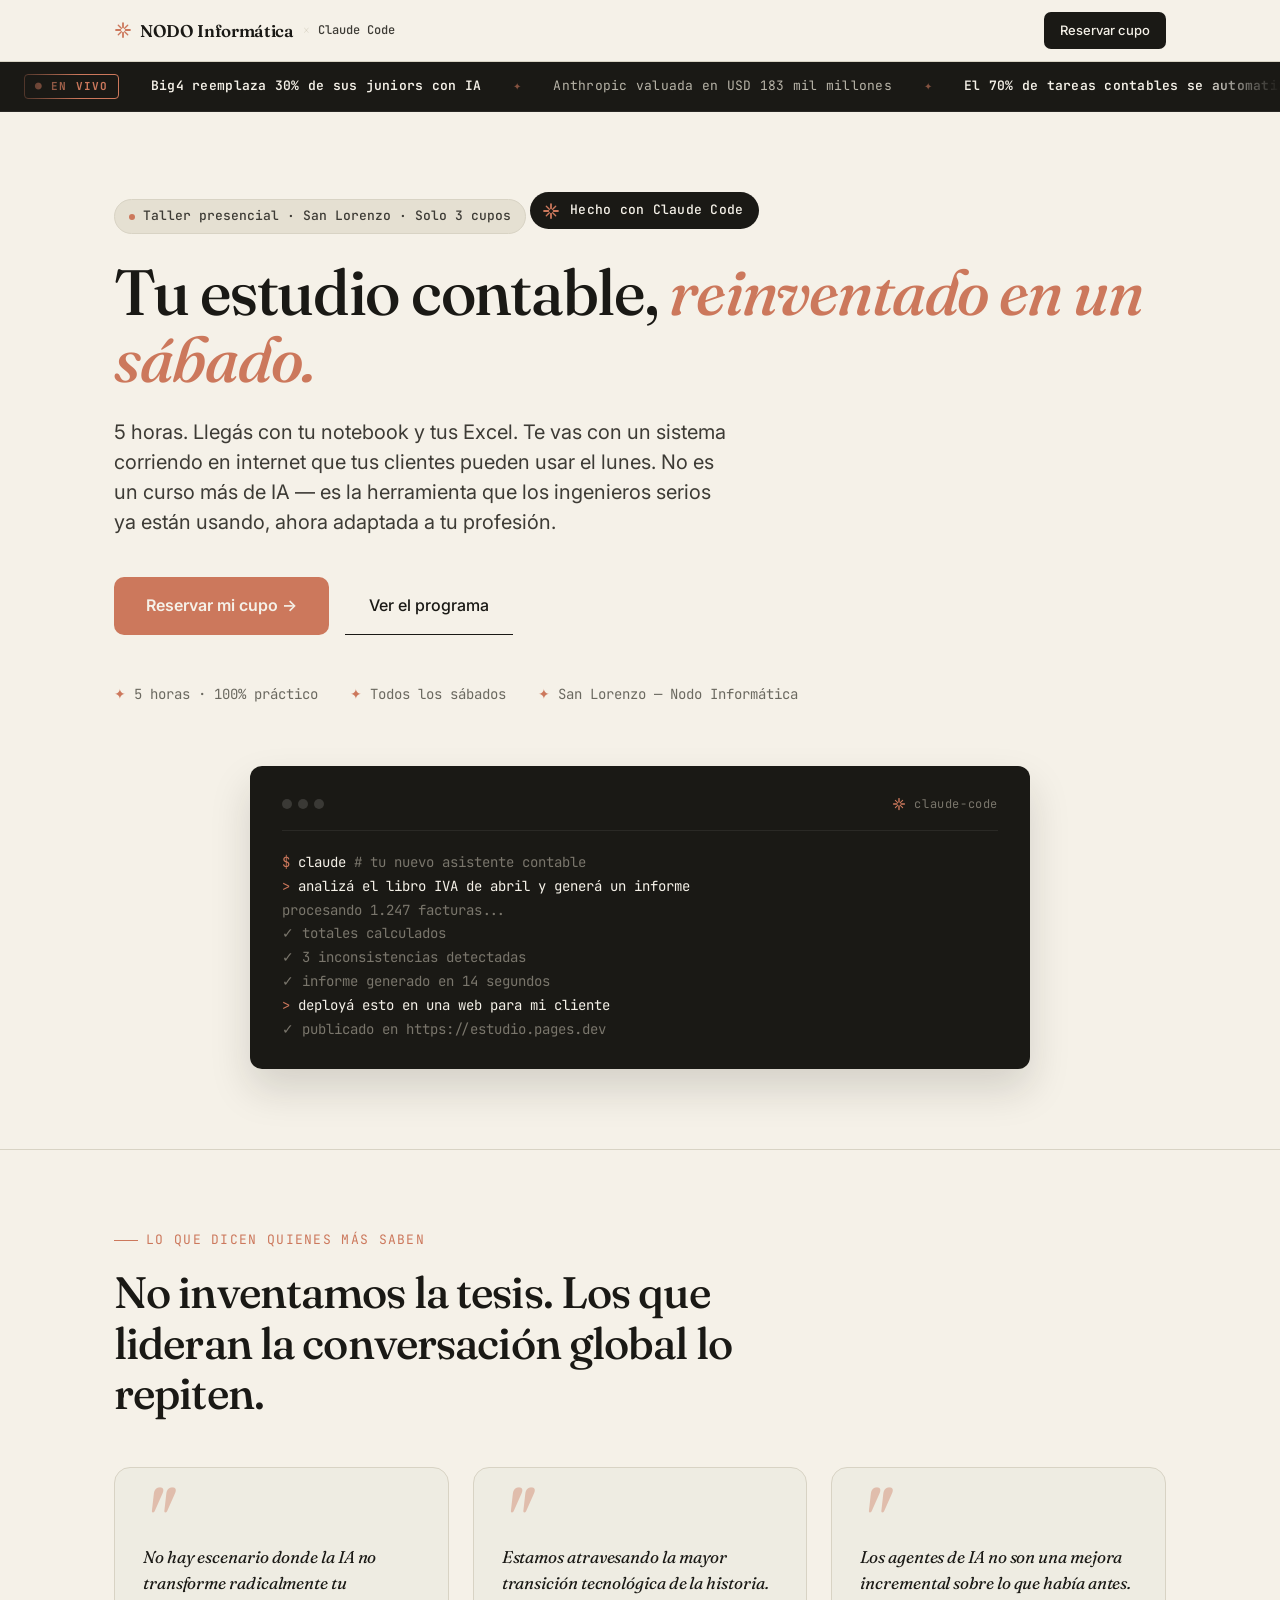
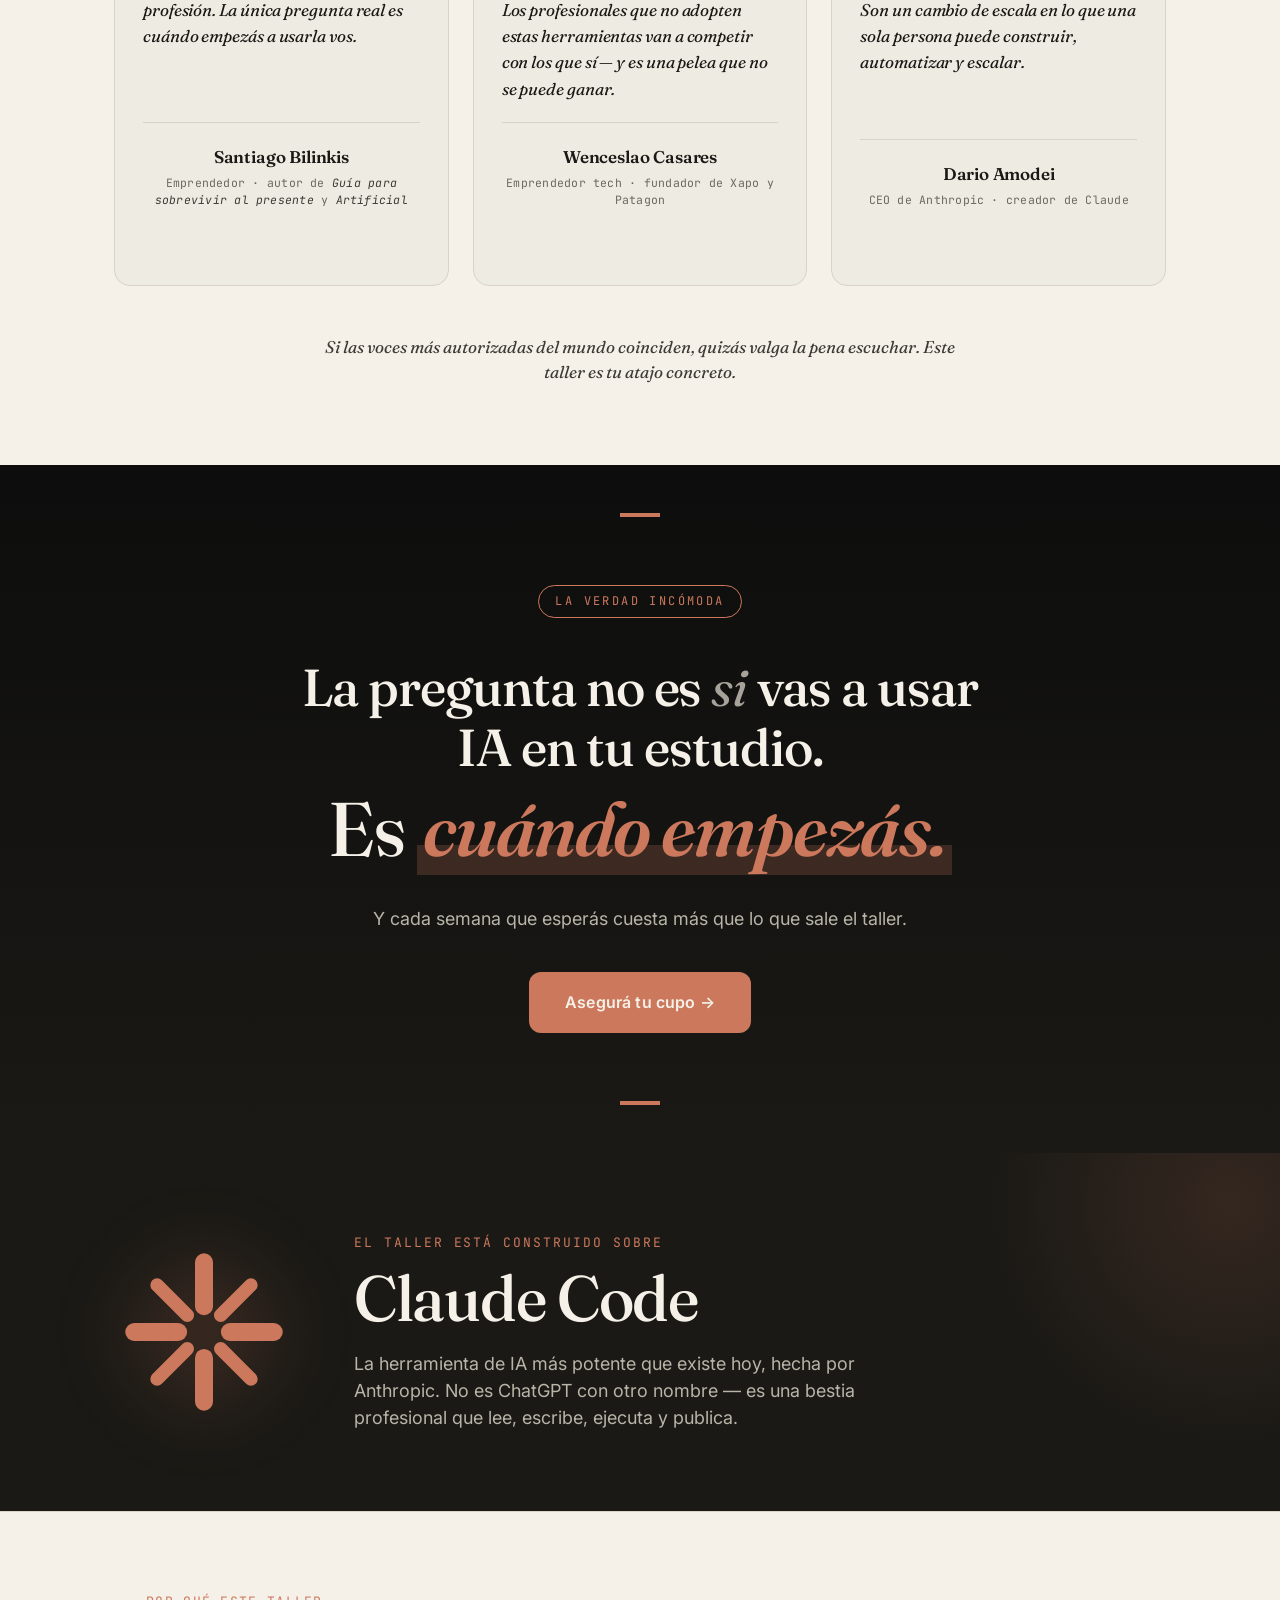
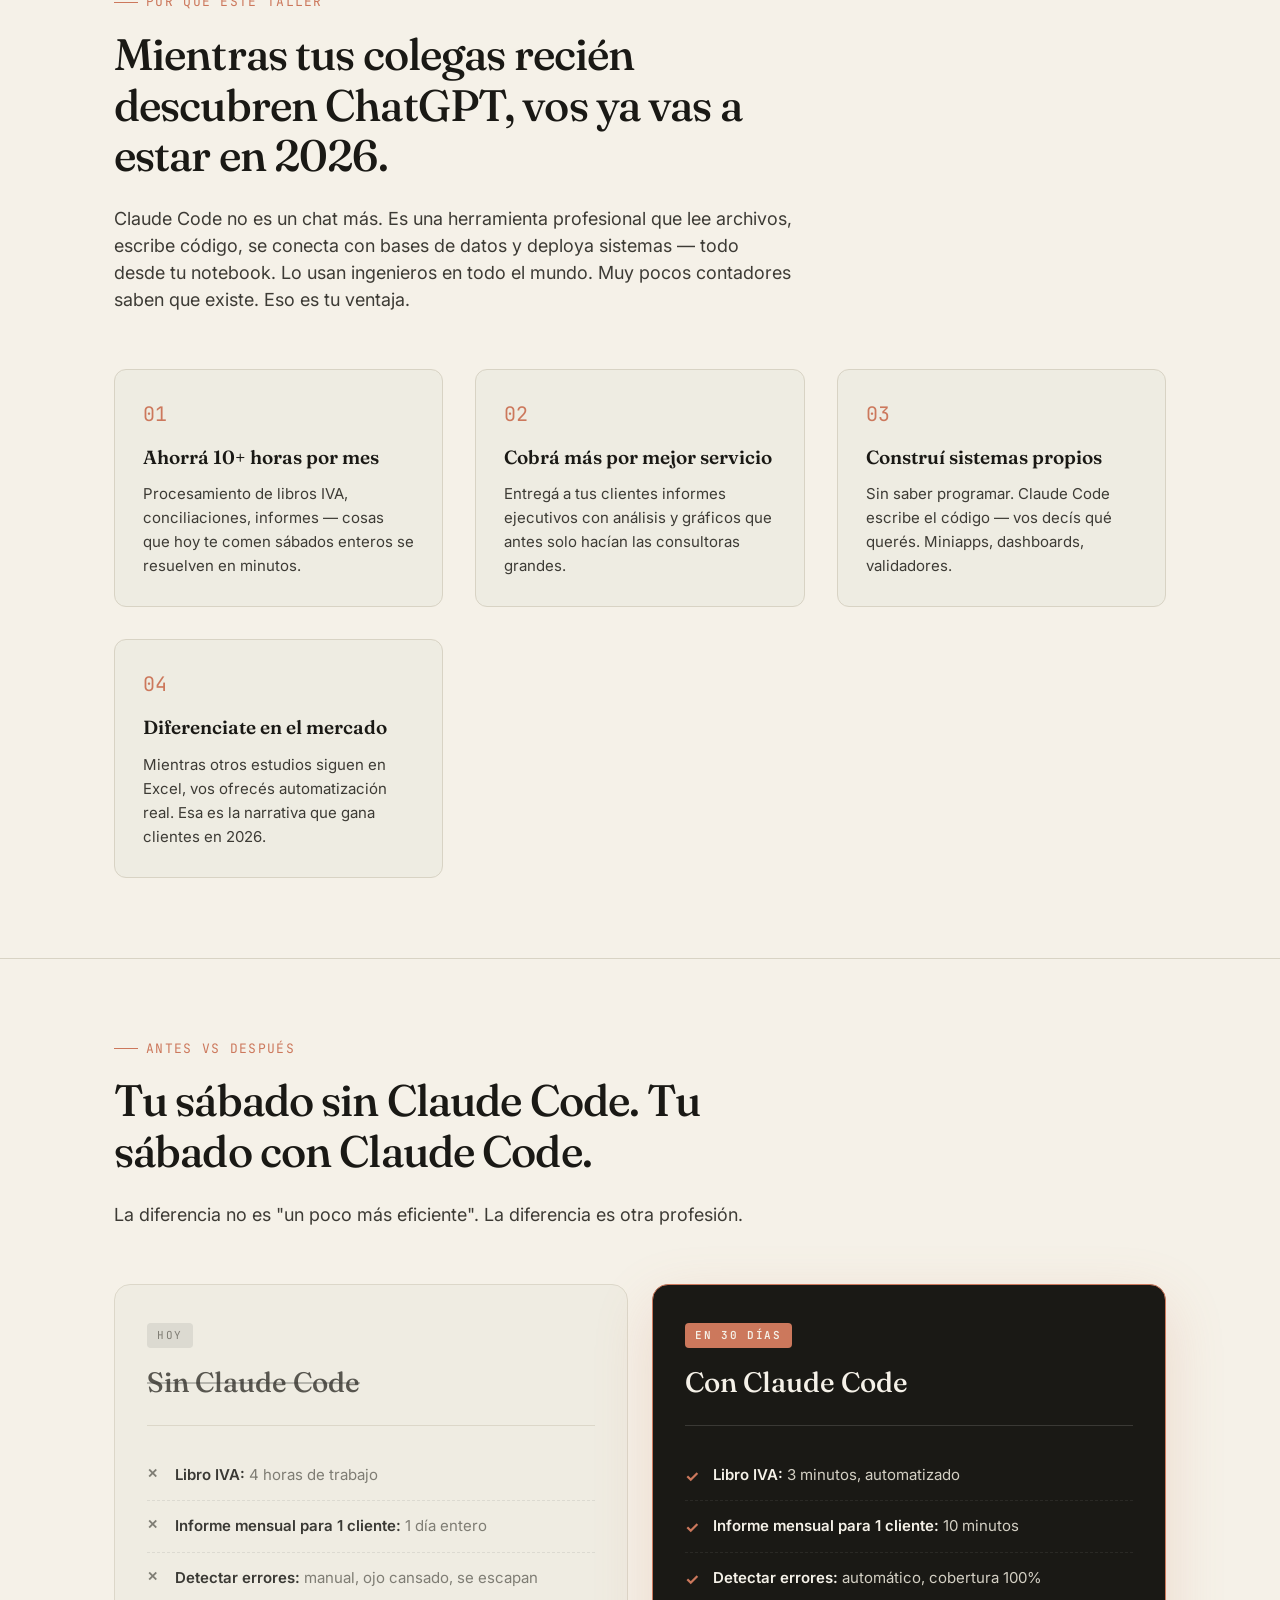
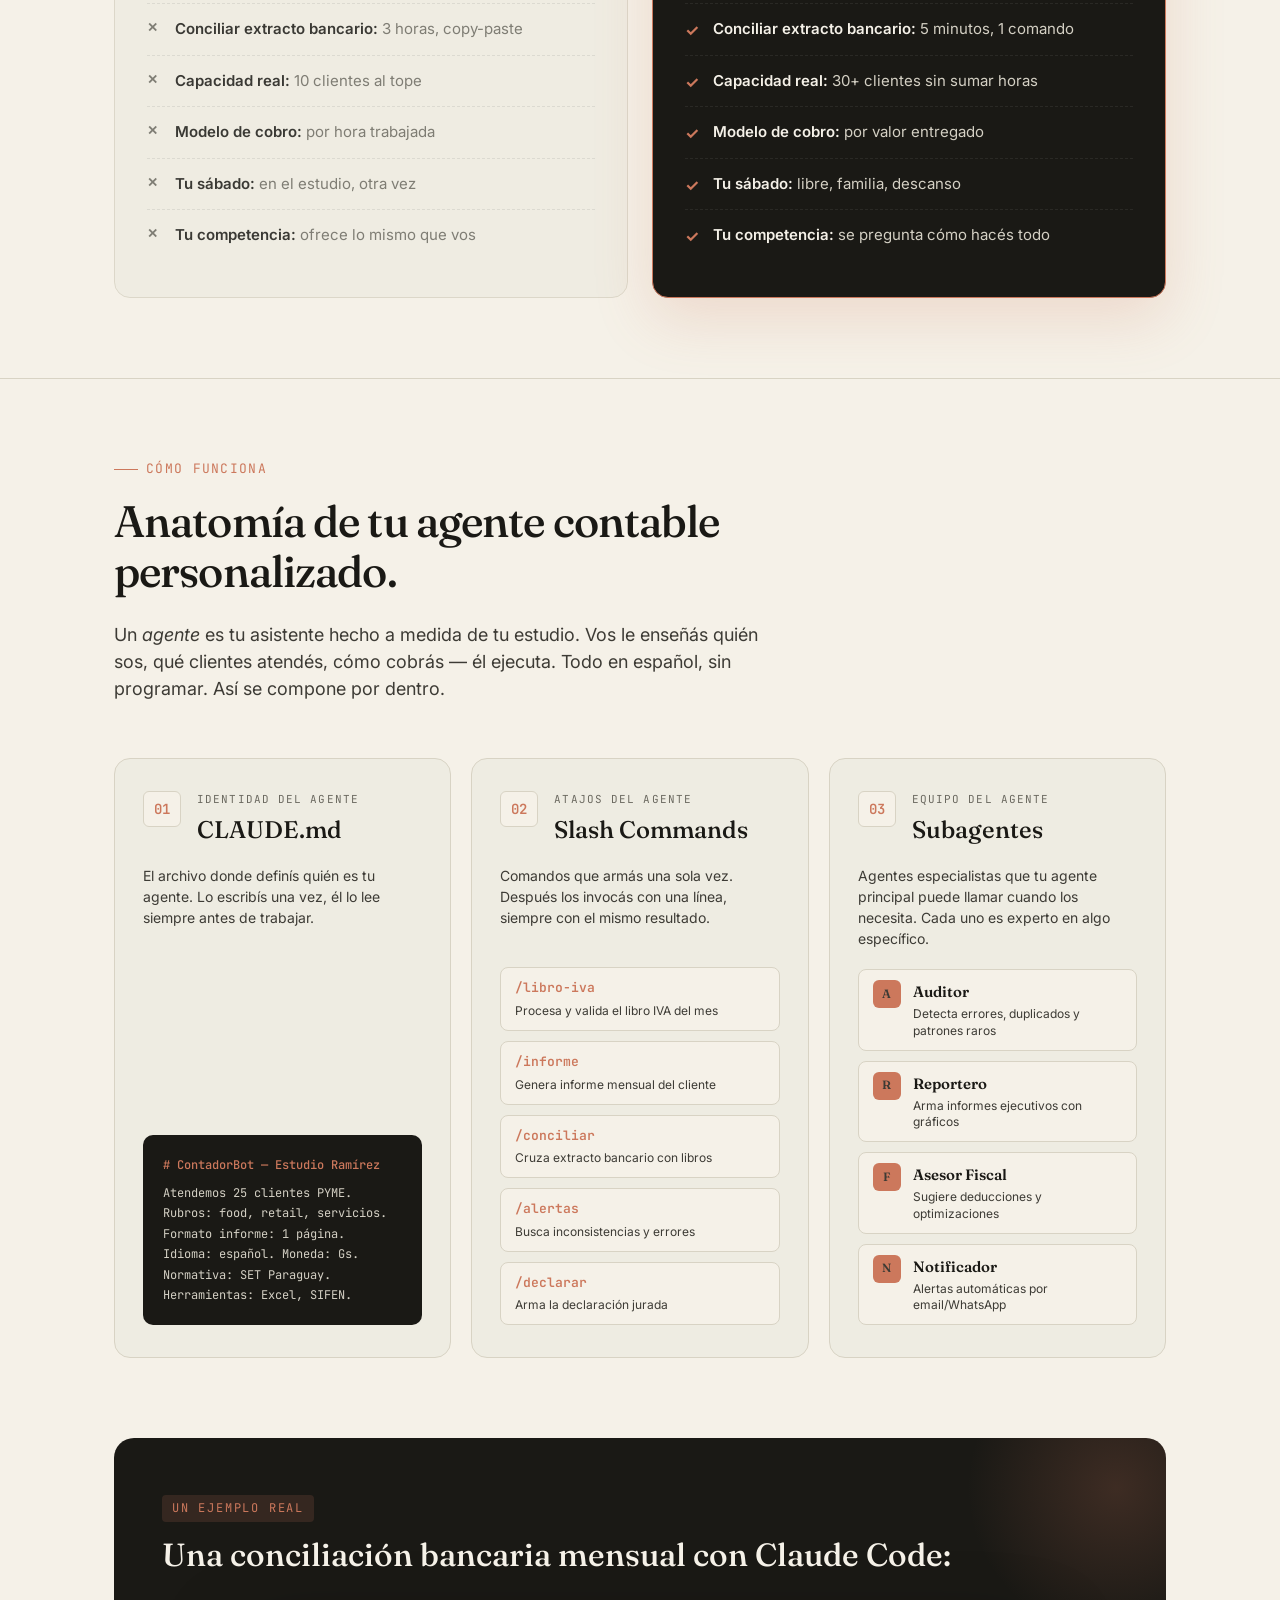
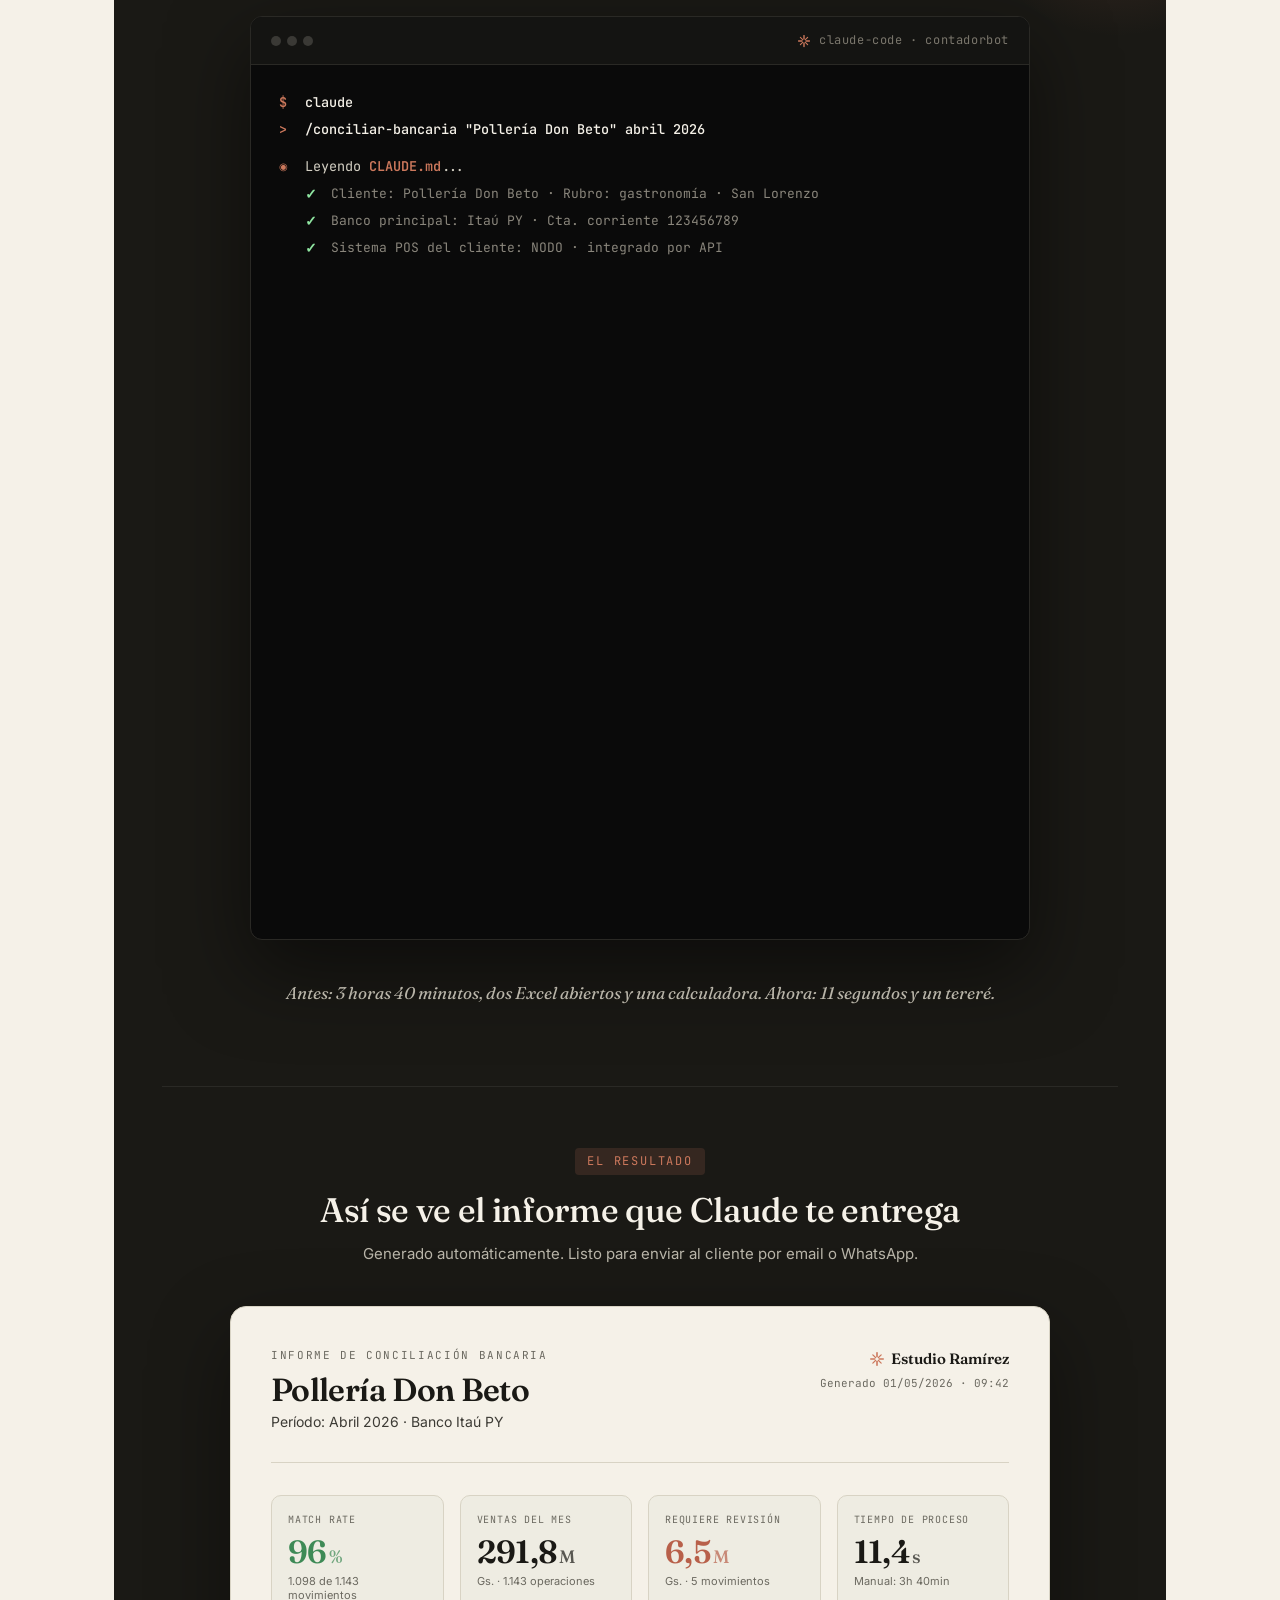
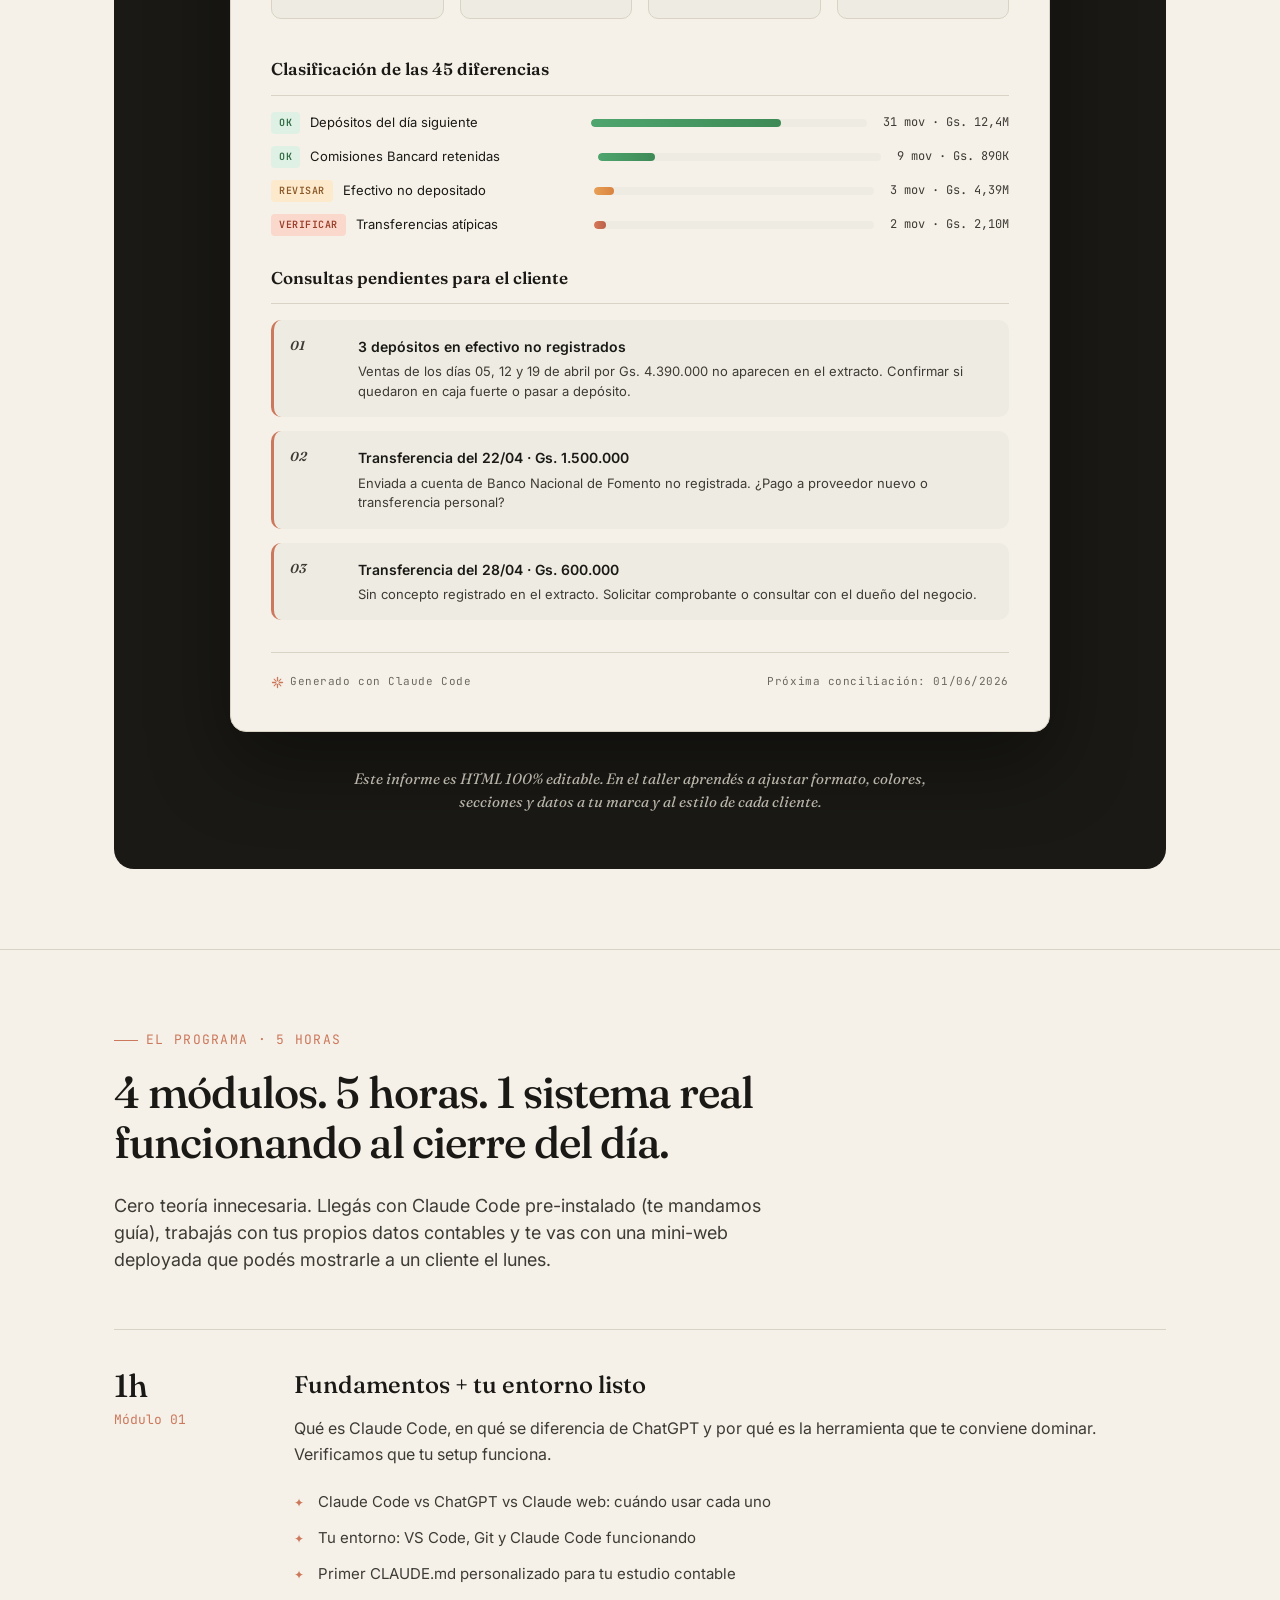
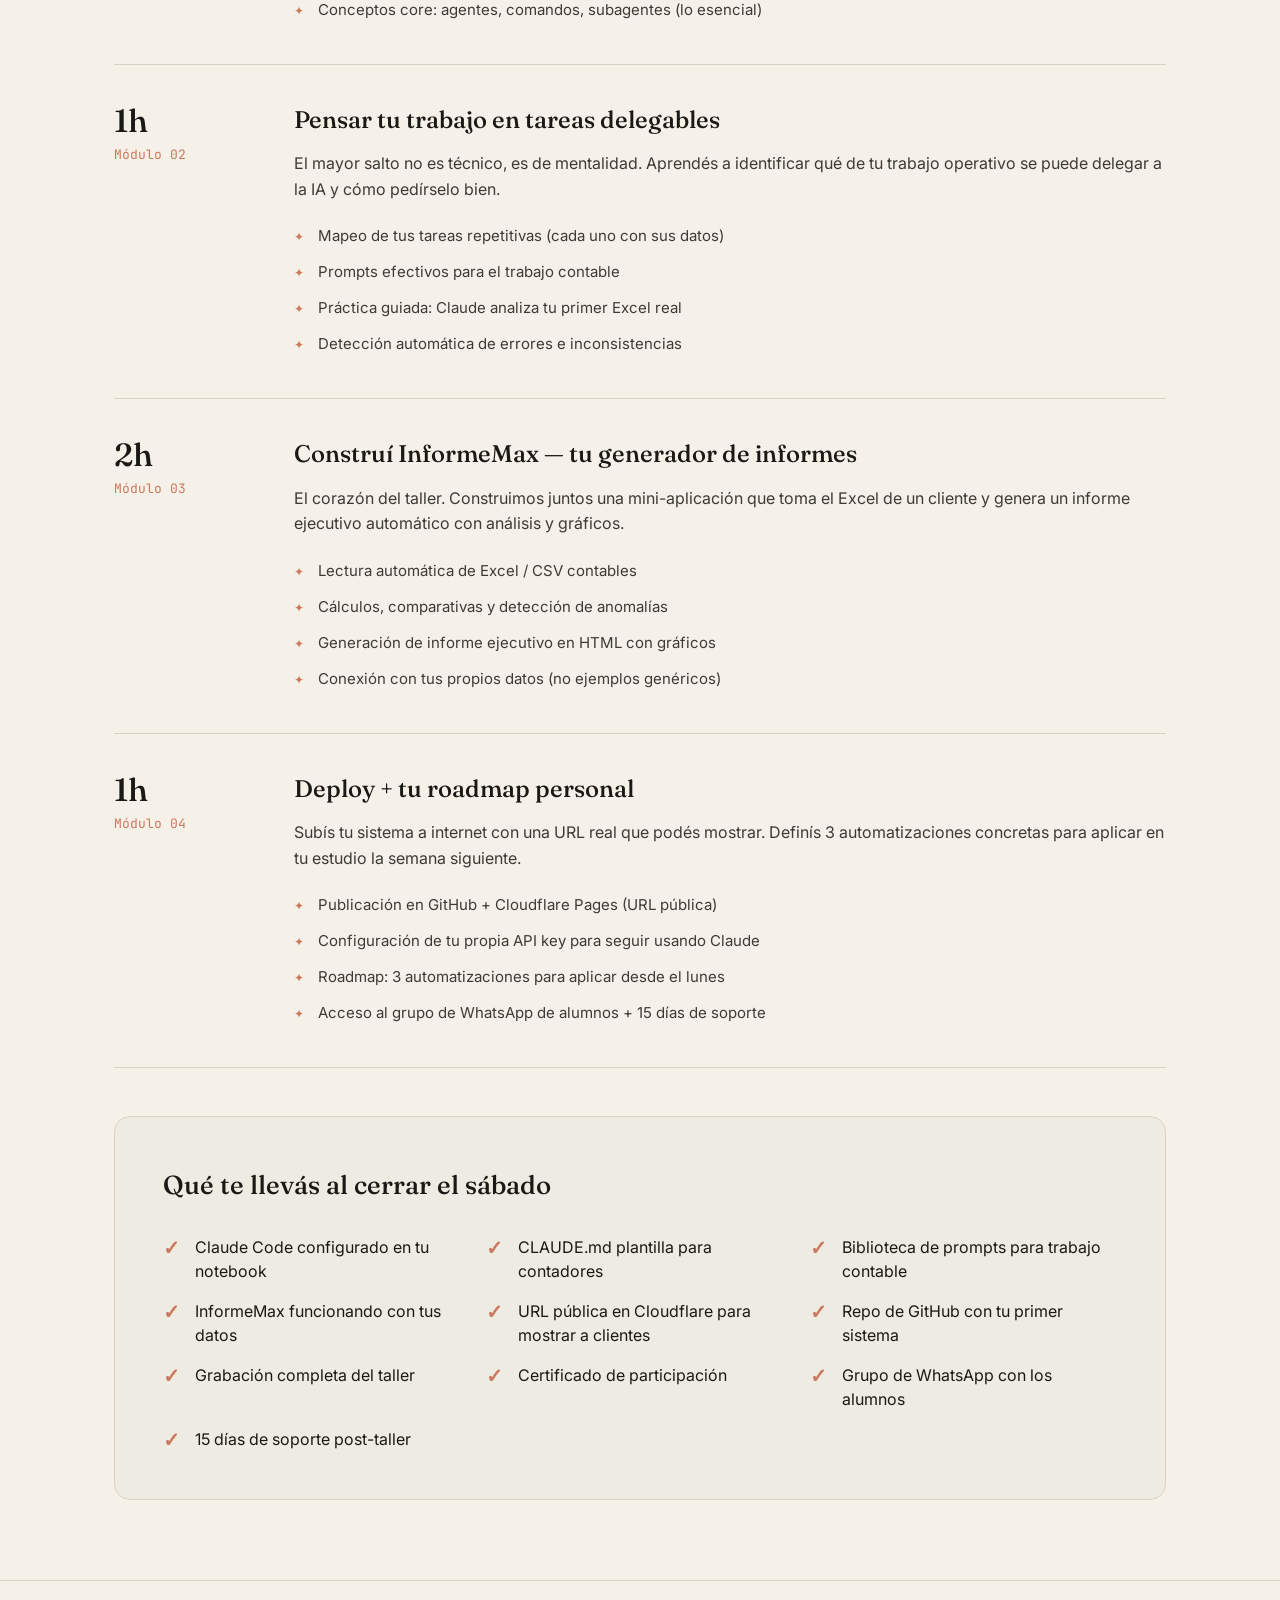
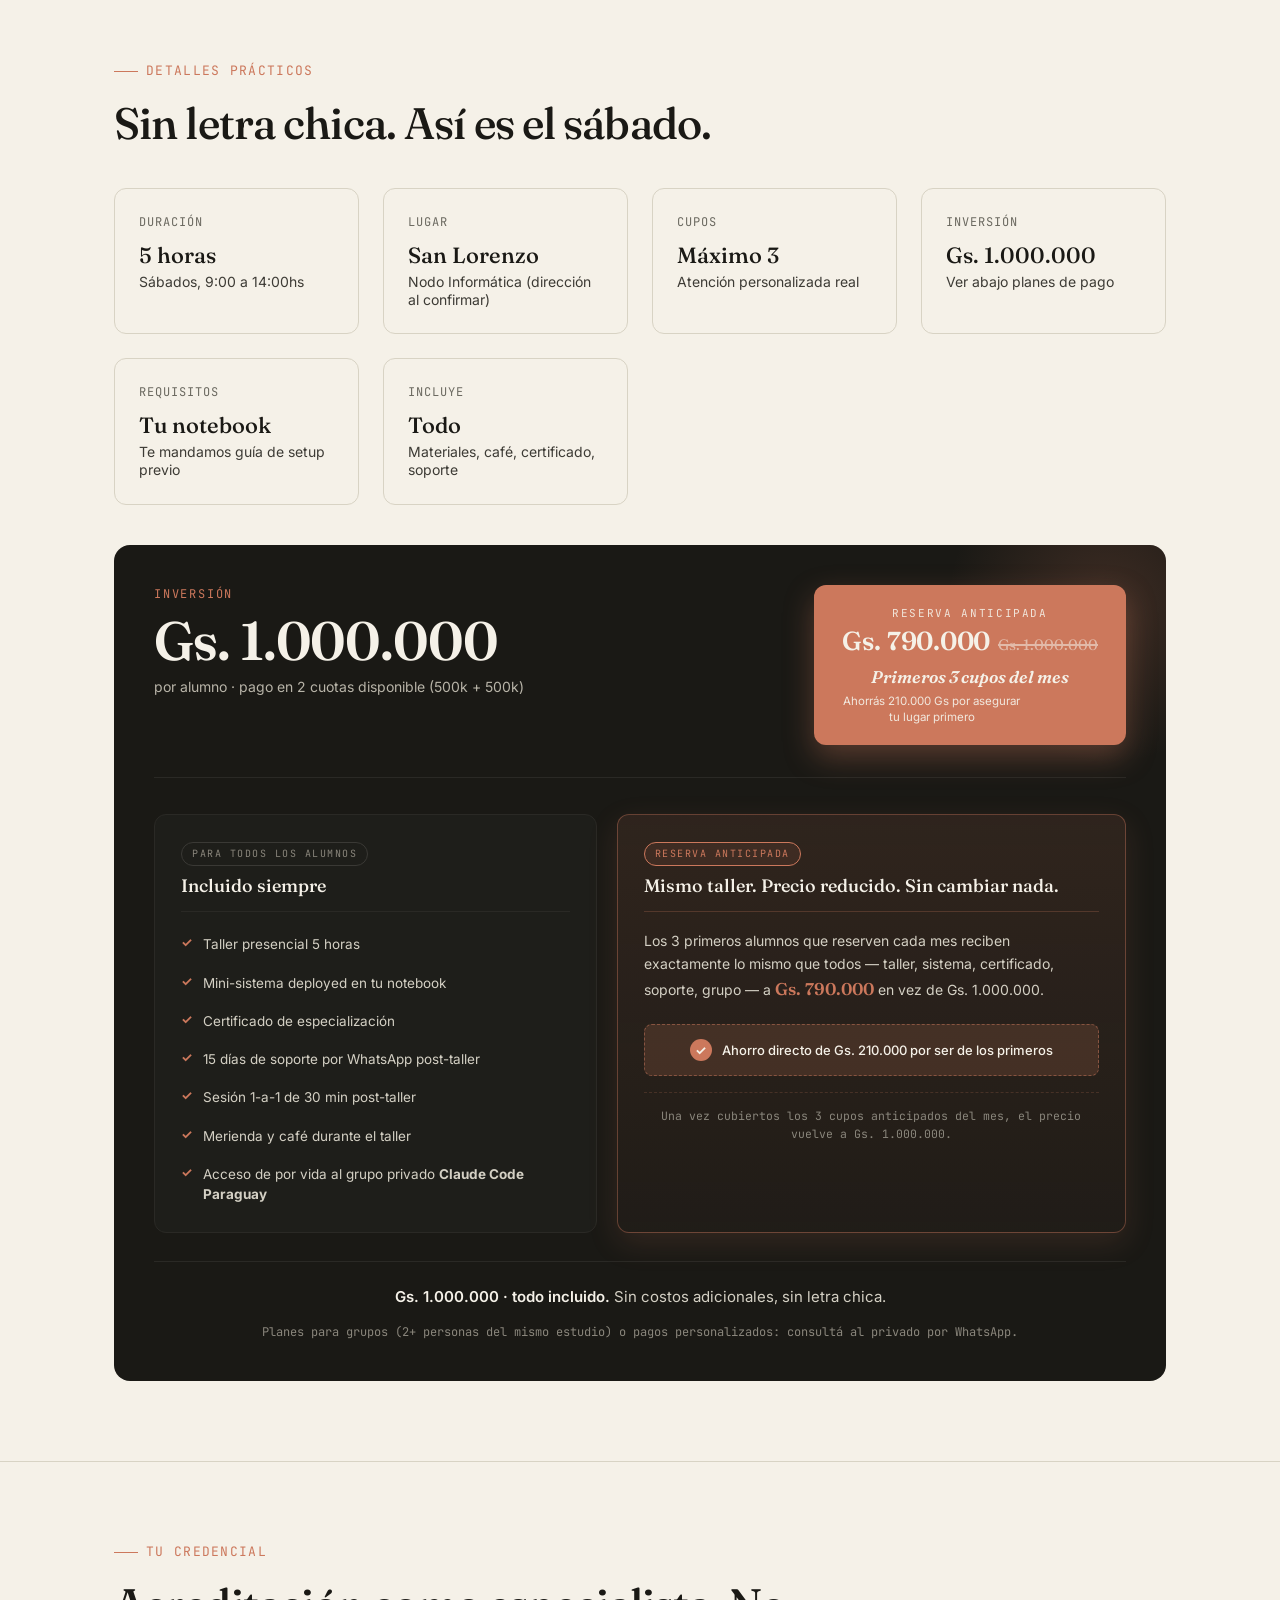
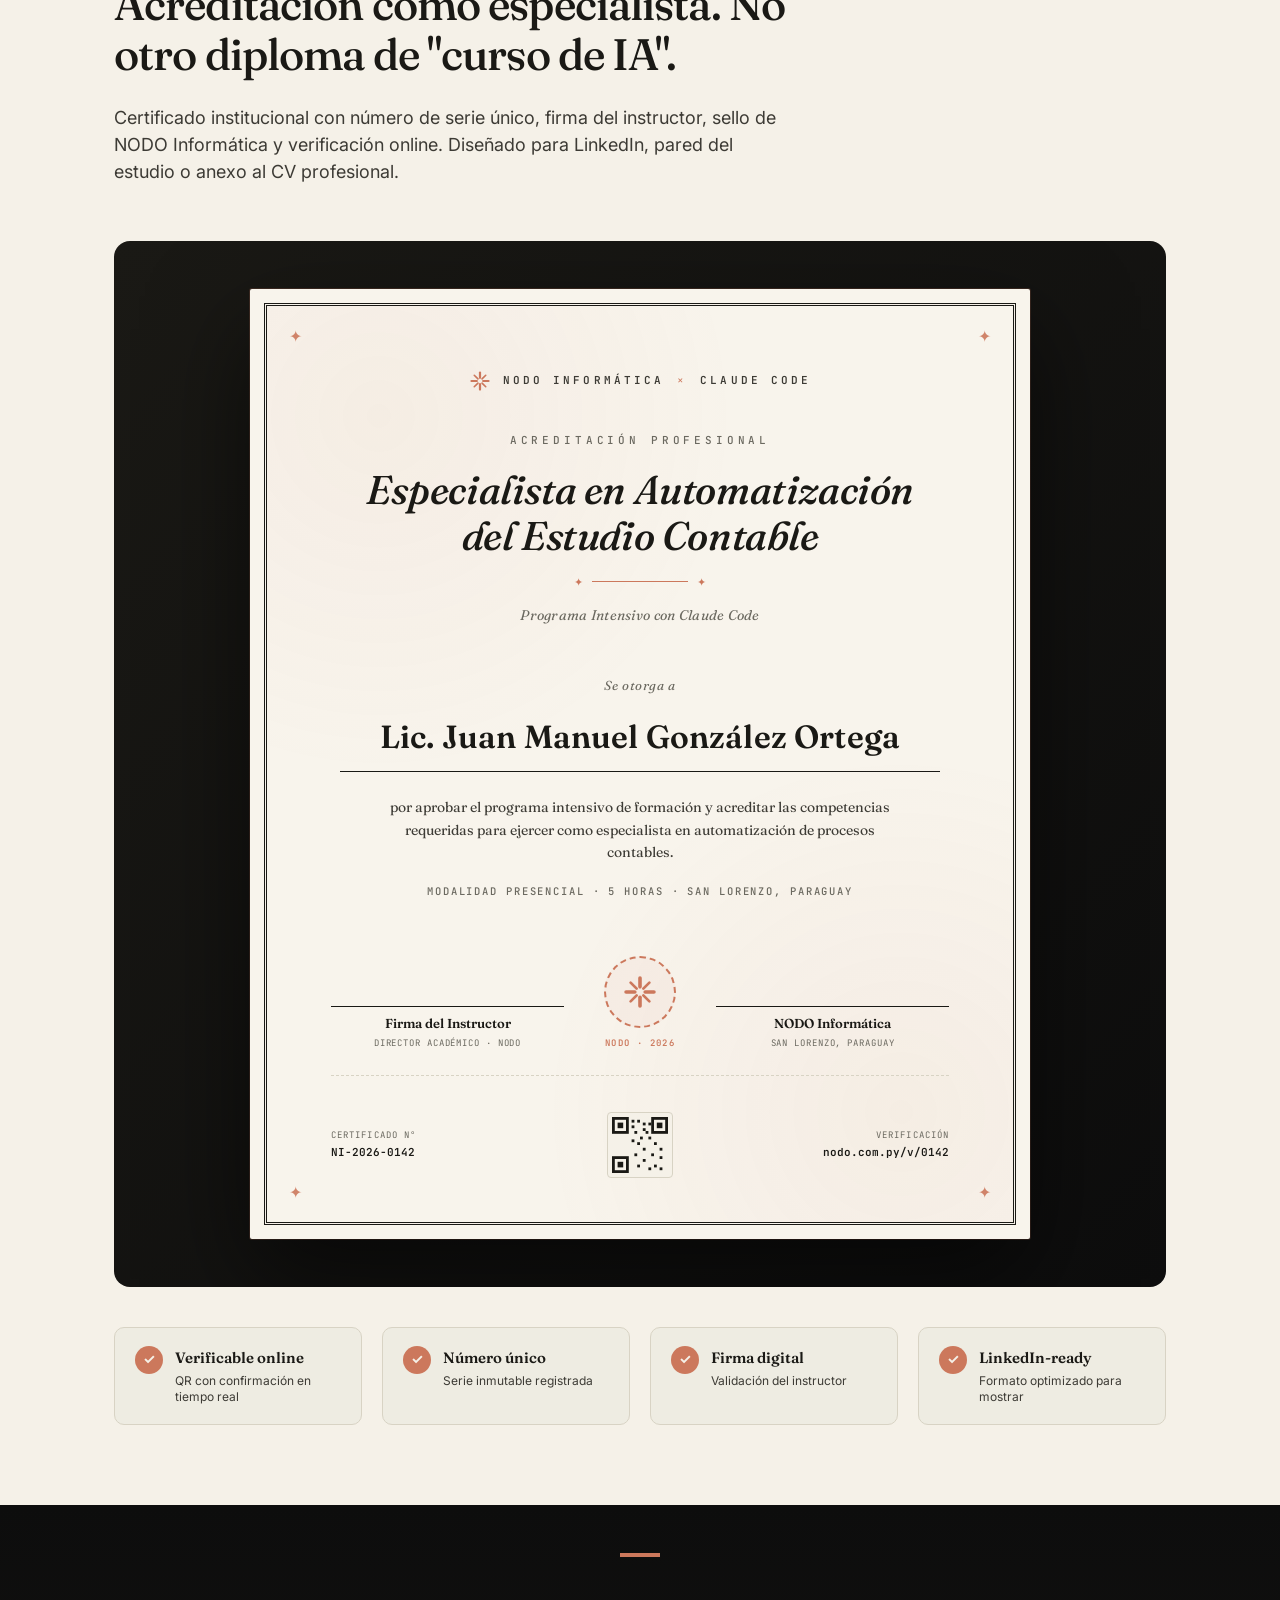
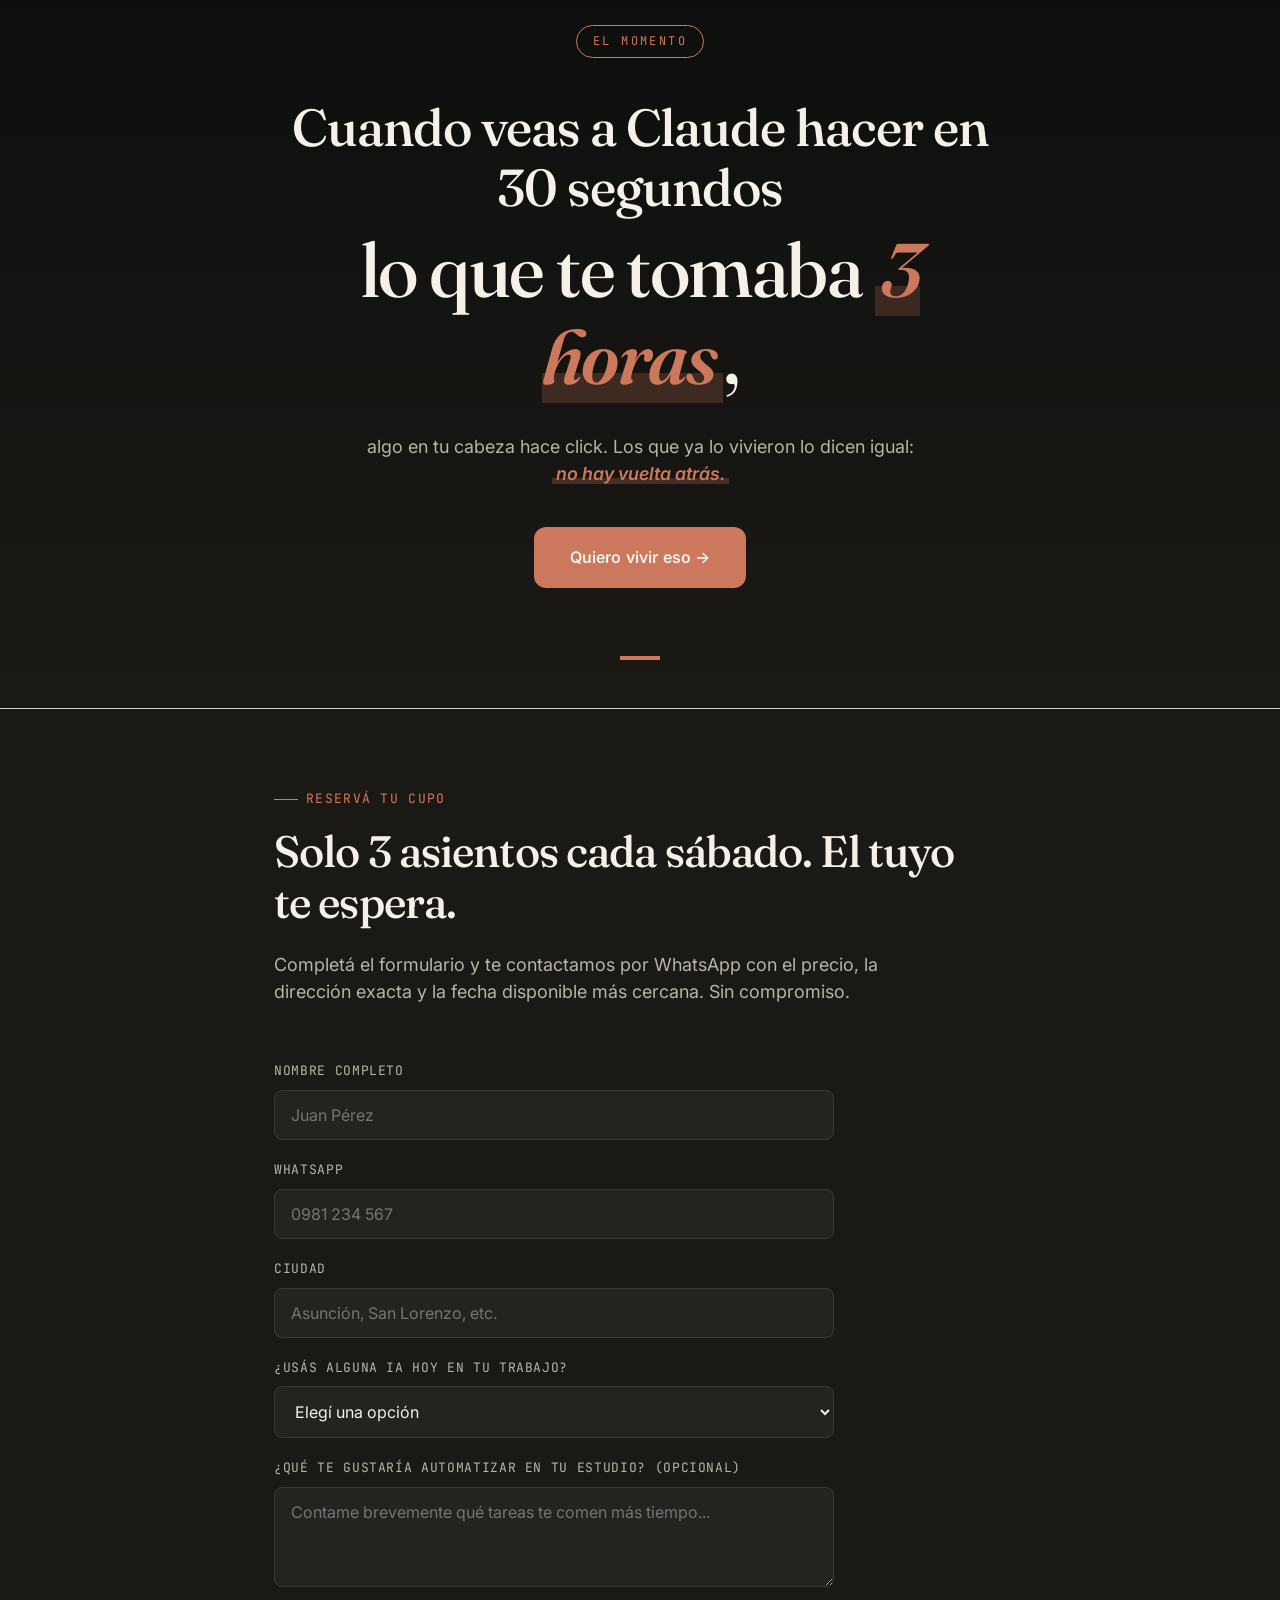
==== commit fe616722: "Reserva Anticipada: 790k price with strikethrough 1M anchor Based on marginal analysis (elasticity v" ====
--- a/public/claude-contadores/index.html
+++ b/public/claude-contadores/index.html
@@ -722,11 +722,11 @@
                 <div class="pricing-badge">
                     <span class="pricing-badge-title">Reserva Anticipada</span>
                     <div class="pricing-badge-price">
-                        <span class="pricing-badge-amount">Gs. 1.000.000</span>
-                        <span class="pricing-badge-same">mismo precio</span>
+                        <span class="pricing-badge-amount">Gs. 790.000</span>
+                        <span class="pricing-badge-strike">Gs. 1.000.000</span>
                     </div>
                     <div class="pricing-badge-headline">Primeros 3 cupos del mes</div>
-                    <div class="pricing-badge-sub">+ 3 bonus adicionales sin costo extra</div>
+                    <div class="pricing-badge-sub">Ahorrás 210.000 Gs por asegurar tu lugar primero</div>
                 </div>
             </div>
 
@@ -750,26 +750,18 @@
                 <div class="pricing-col pricing-col-premium">
                     <div class="pricing-col-header">
                         <span class="pricing-col-label pricing-col-label-coral">Reserva Anticipada</span>
-                        <h4 class="pricing-col-title">+ Bonus para los primeros 3 del mes</h4>
-                    </div>
-                    <ul class="pricing-col-list pricing-col-list-premium">
-                        <li>
-                            <span>Sesión 1-a-1 extendida</span>
-                            <em>1 hora en vez de 30 min</em>
-                        </li>
-                        <li>
-                            <span>Plantilla premium "ContadorBot Pro"</span>
-                            <em>CLAUDE.md avanzado + 20 comandos listos</em>
-                        </li>
-                        <li>
-                            <span>Acceso prioritario al Taller Avanzado</span>
-                            <em>con 30% de descuento cuando lo lance</em>
-                        </li>
-                    </ul>
+                        <h4 class="pricing-col-title">Mismo taller. Precio reducido. Sin cambiar nada.</h4>
+                    </div>
+                    <p class="pricing-col-premium-lead">
+                        Los 3 primeros alumnos que reserven cada mes reciben exactamente lo mismo que todos — taller, sistema, certificado, soporte, grupo — a <strong>Gs. 790.000</strong> en vez de Gs. 1.000.000.
+                    </p>
                     <div class="pricing-col-included">
                         <span class="pricing-col-included-icon">✓</span>
-                        <span>Todo esto incluido sin costo adicional</span>
-                    </div>
+                        <span>Ahorro directo de Gs. 210.000 por ser de los primeros</span>
+                    </div>
+                    <p class="pricing-col-premium-note">
+                        Una vez cubiertos los 3 cupos anticipados del mes, el precio vuelve a Gs. 1.000.000.
+                    </p>
                 </div>
             </div>
 
--- a/public/claude-contadores/styles.css
+++ b/public/claude-contadores/styles.css
@@ -2152,16 +2152,15 @@
     letter-spacing: -0.01em;
 }
 
-.pricing-badge-same {
-    font-family: var(--mono);
-    font-size: 10px;
-    text-transform: uppercase;
-    letter-spacing: 0.15em;
-    padding: 3px 8px;
-    background: rgba(255, 255, 255, 0.2);
-    border-radius: 100px;
-    color: var(--cream);
-    font-weight: 600;
+.pricing-badge-strike {
+    font-family: var(--serif);
+    font-size: 15px;
+    color: var(--cream);
+    opacity: 0.55;
+    text-decoration: line-through;
+    text-decoration-thickness: 1.5px;
+    font-weight: 400;
+    letter-spacing: 0;
 }
 
 .pricing-badge-headline {
@@ -2285,6 +2284,31 @@
     font-size: 12px;
     font-family: var(--mono);
     letter-spacing: 0.01em;
+}
+
+.pricing-col-premium-lead {
+    color: #D4D0C4;
+    font-size: 14px;
+    line-height: 1.6;
+    margin: 0 0 16px;
+}
+
+.pricing-col-premium-lead strong {
+    color: var(--coral);
+    font-family: var(--serif);
+    font-weight: 600;
+    font-size: 17px;
+}
+
+.pricing-col-premium-note {
+    color: #8a867c;
+    font-family: var(--mono);
+    font-size: 11.5px;
+    line-height: 1.5;
+    margin: 16px 0 0;
+    padding-top: 14px;
+    border-top: 1px dashed rgba(204, 120, 92, 0.2);
+    text-align: center;
 }
 
 .pricing-col-included {
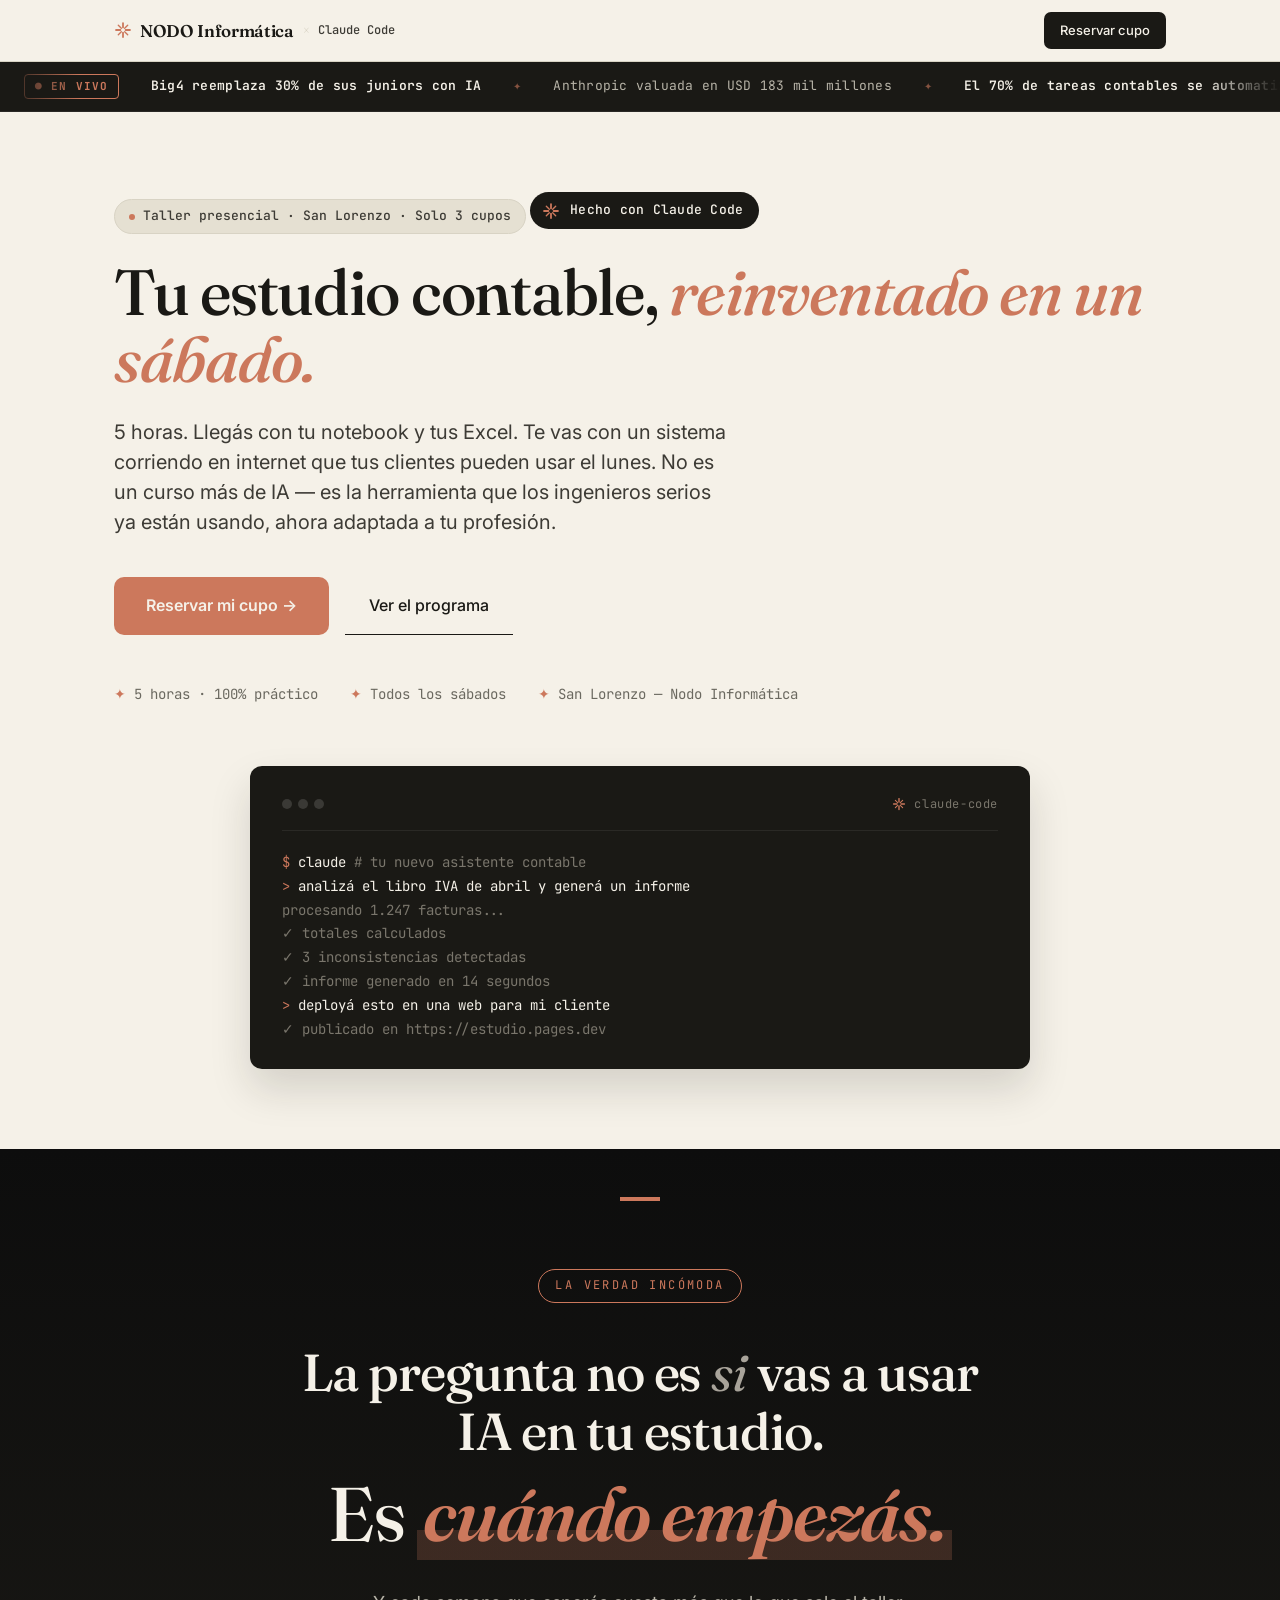
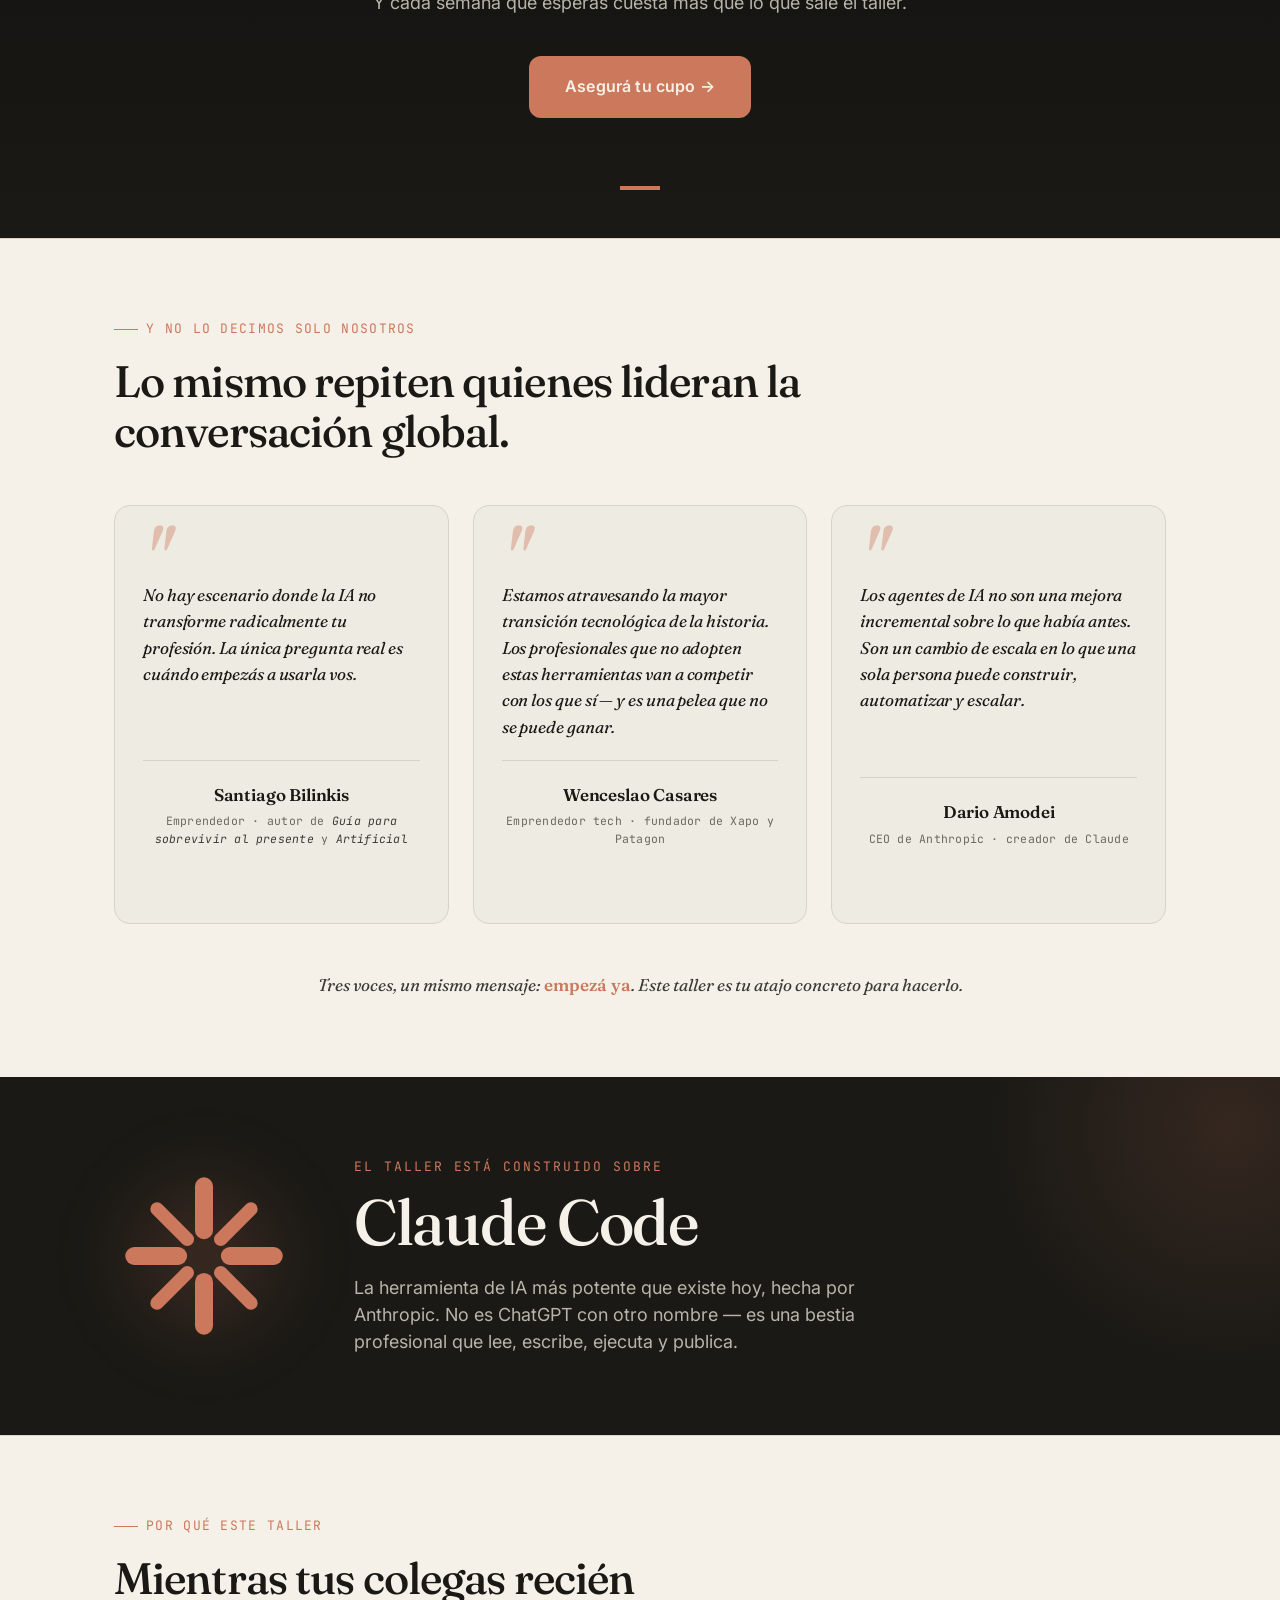
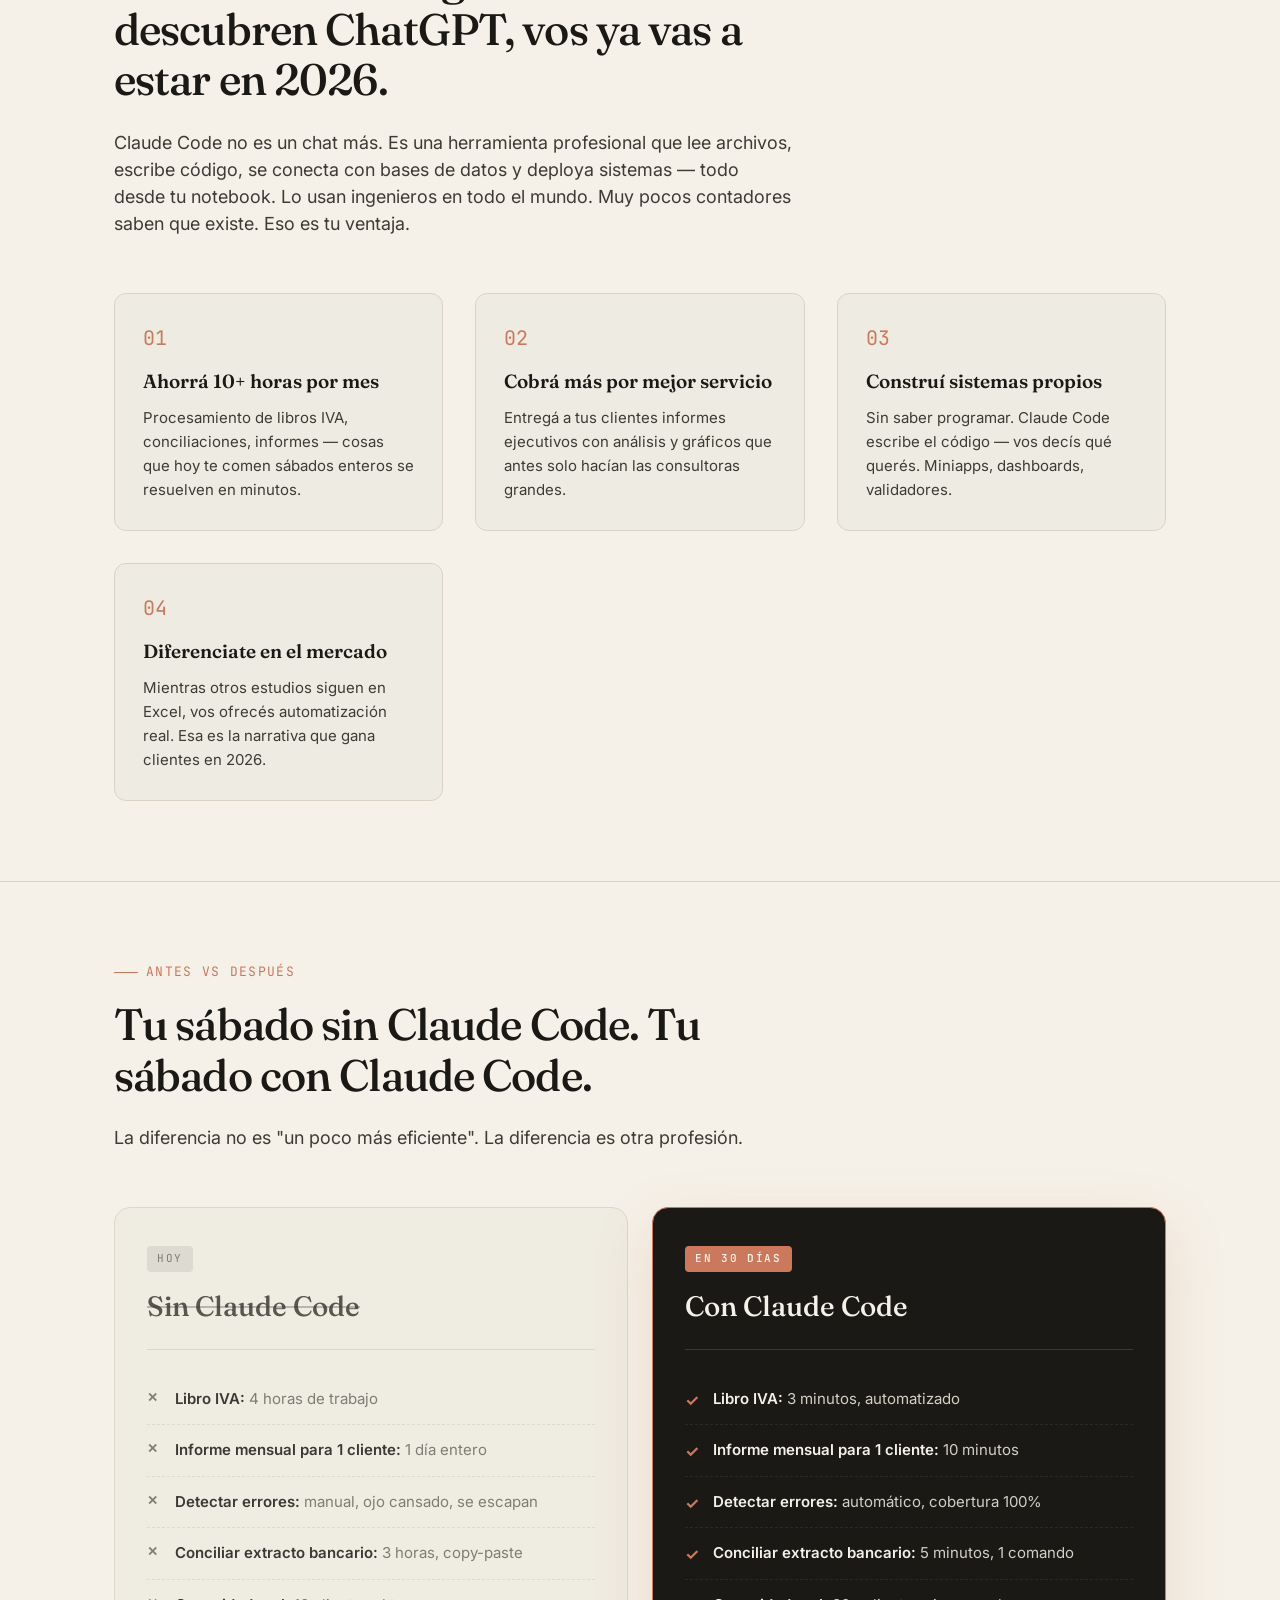
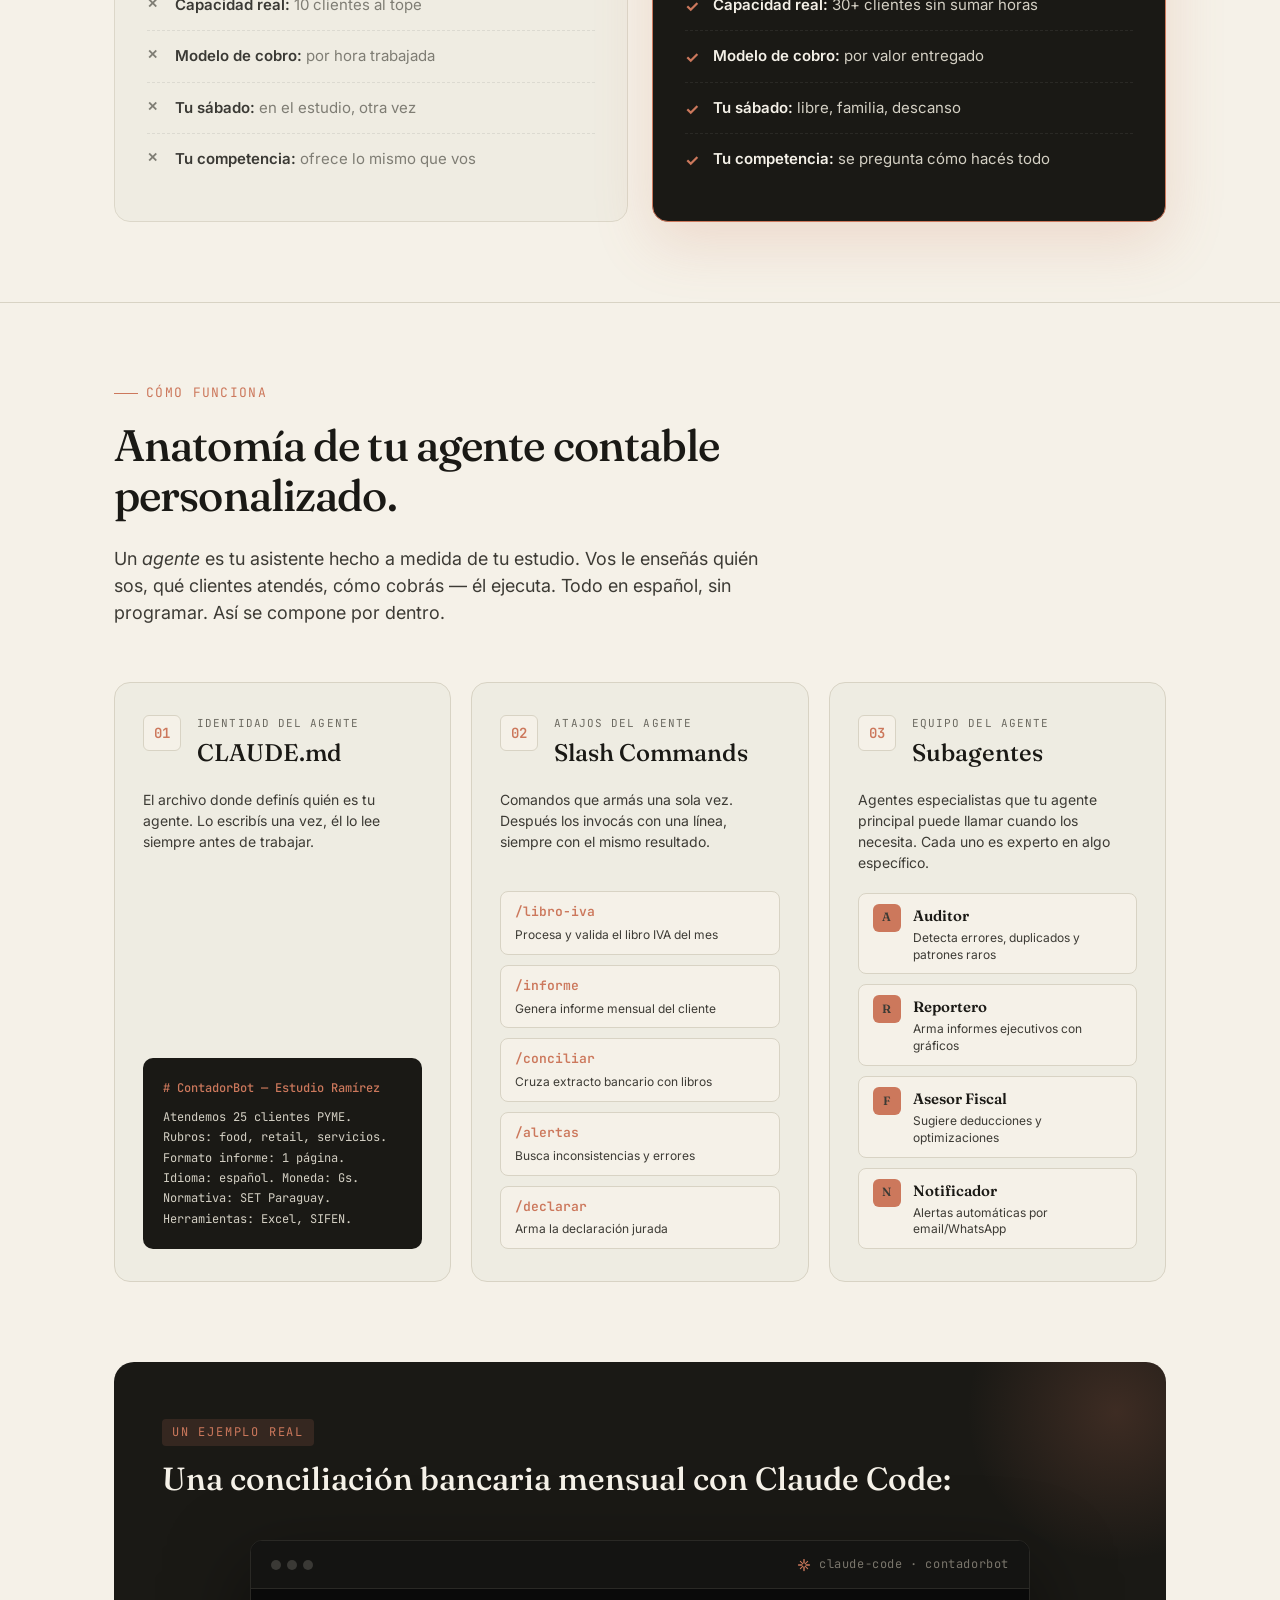
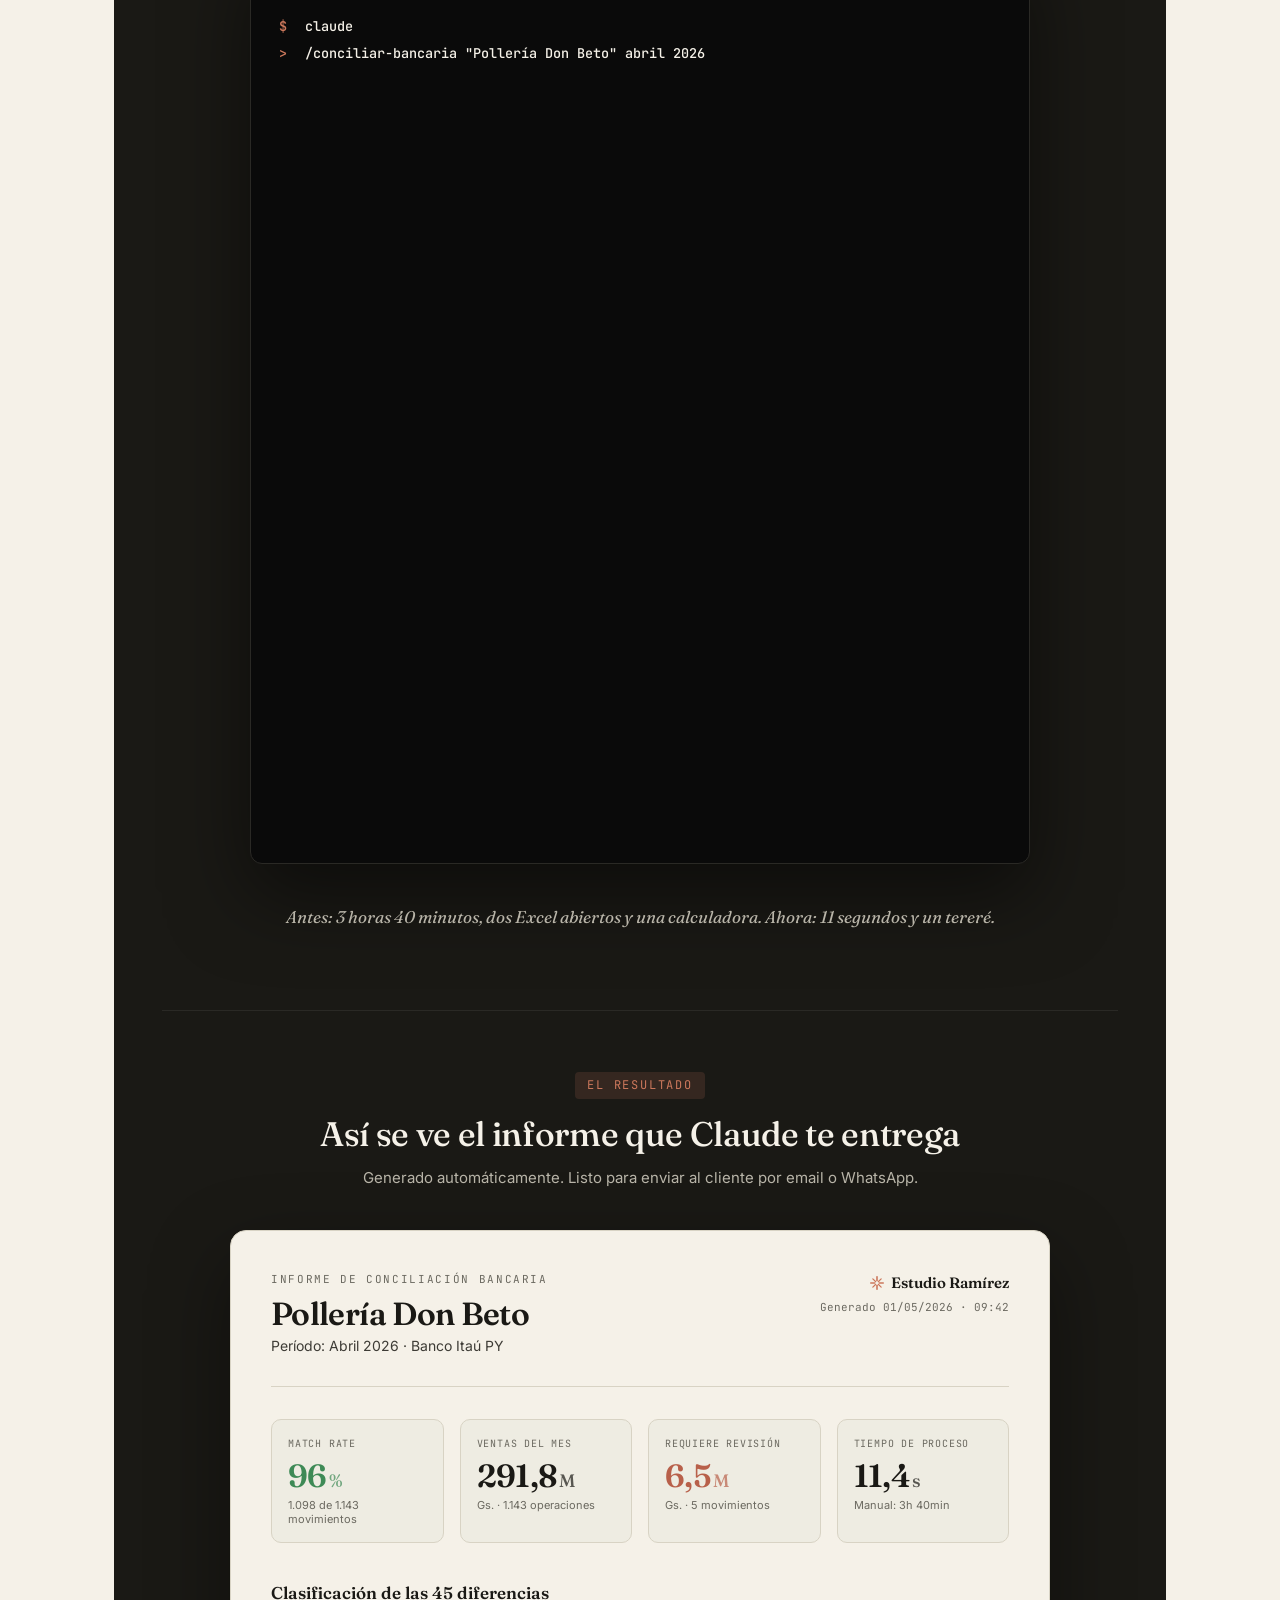
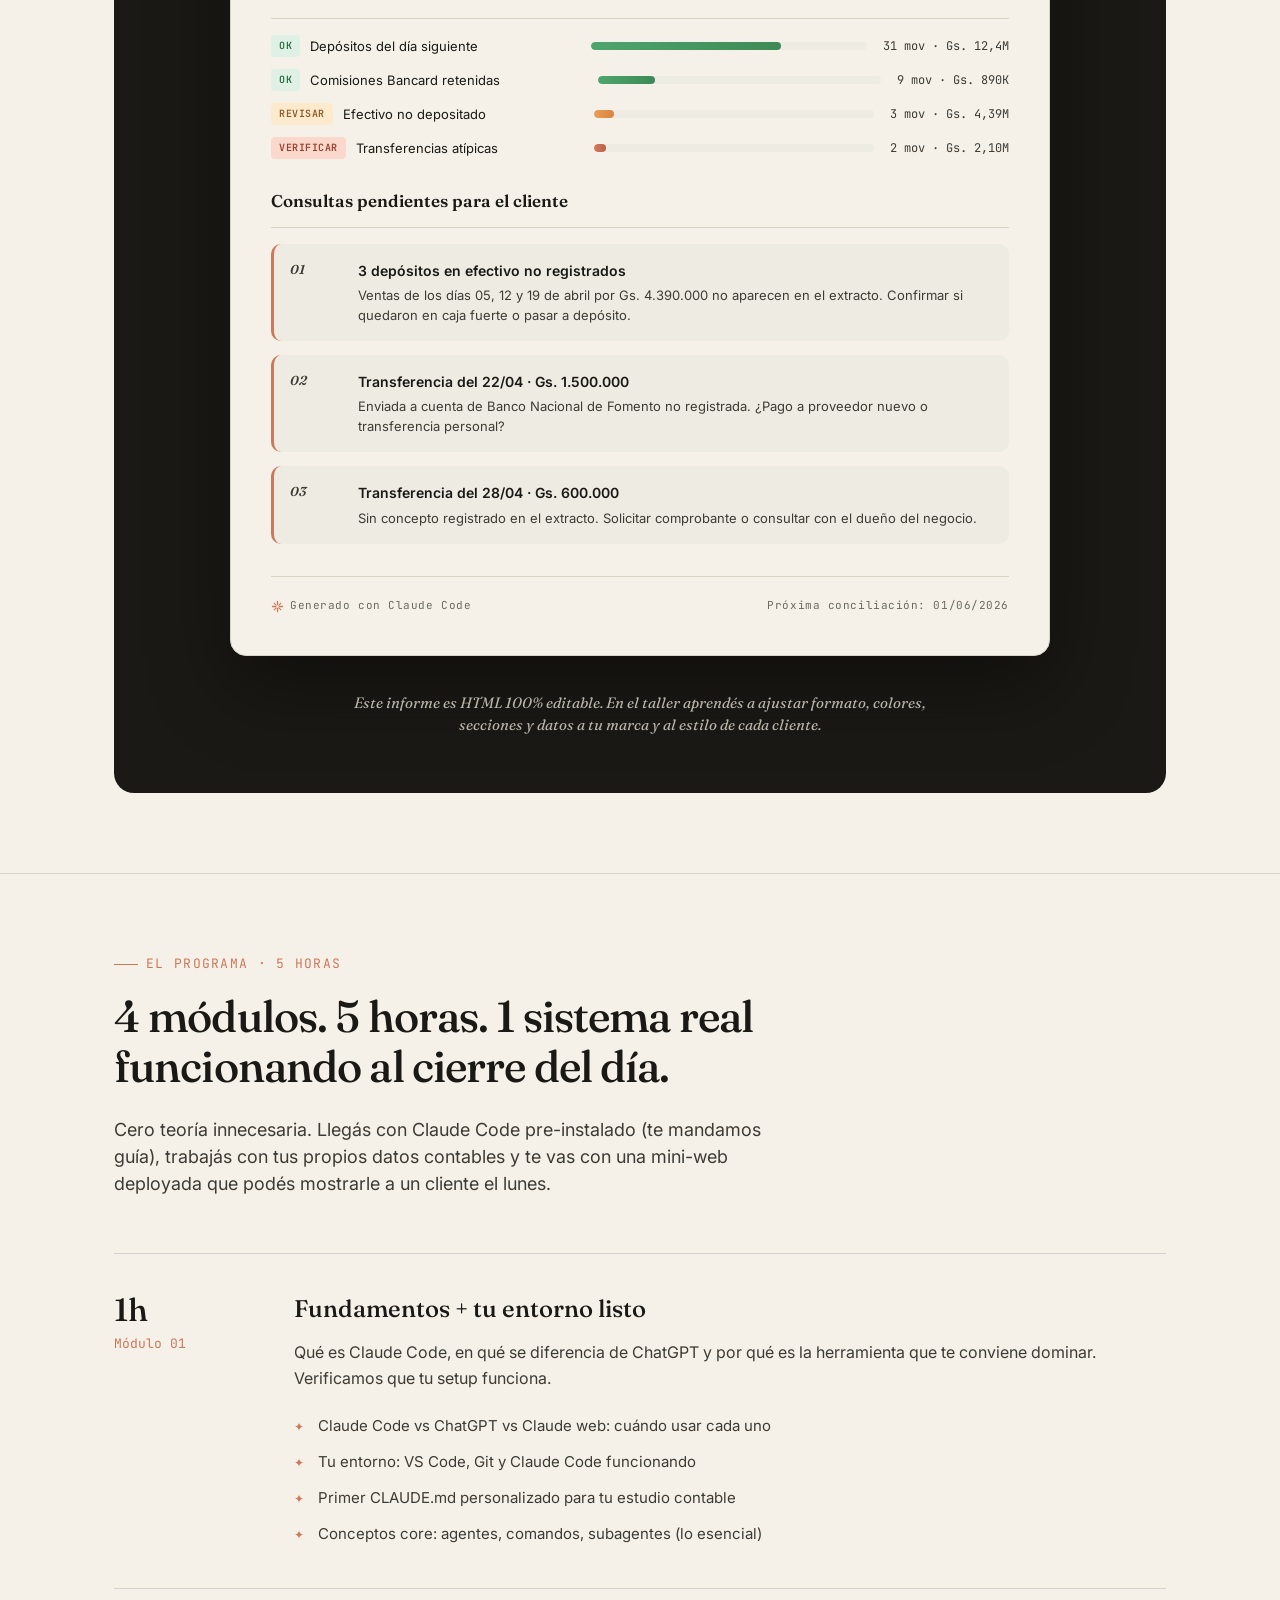
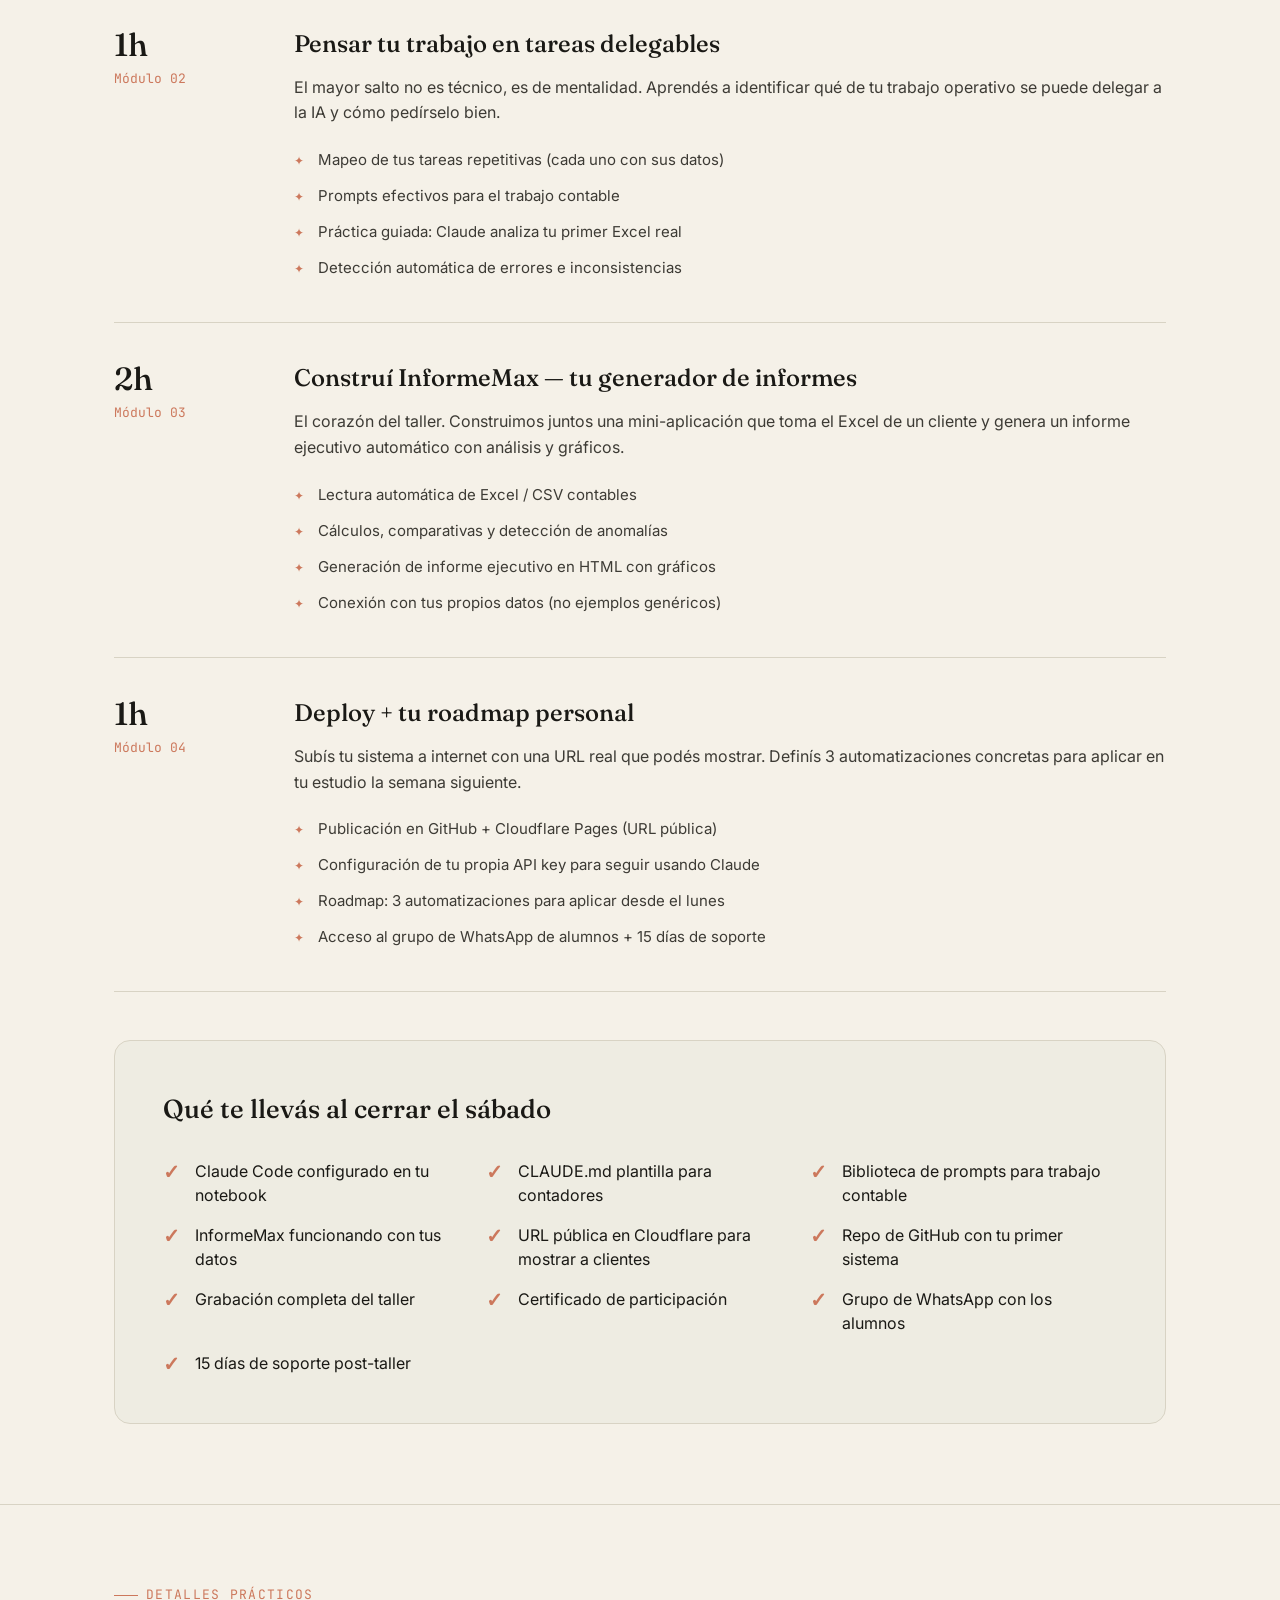
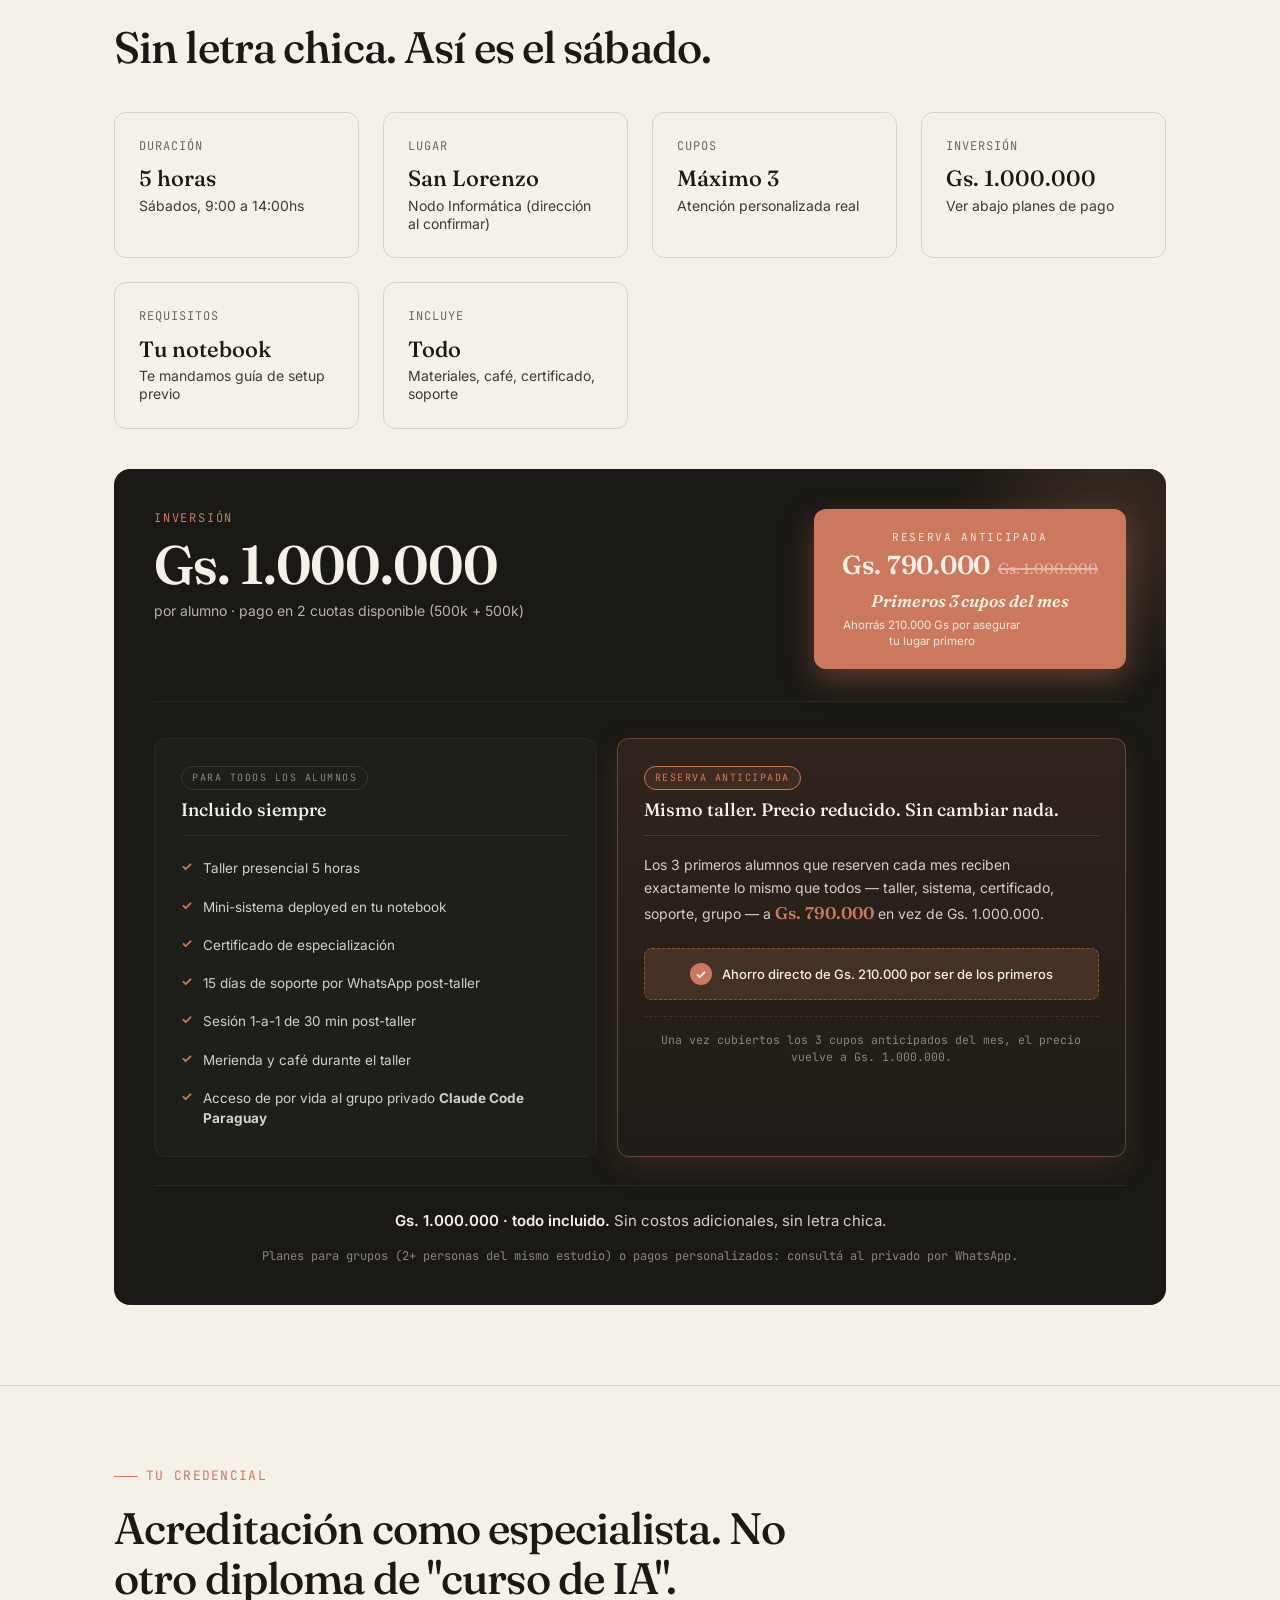
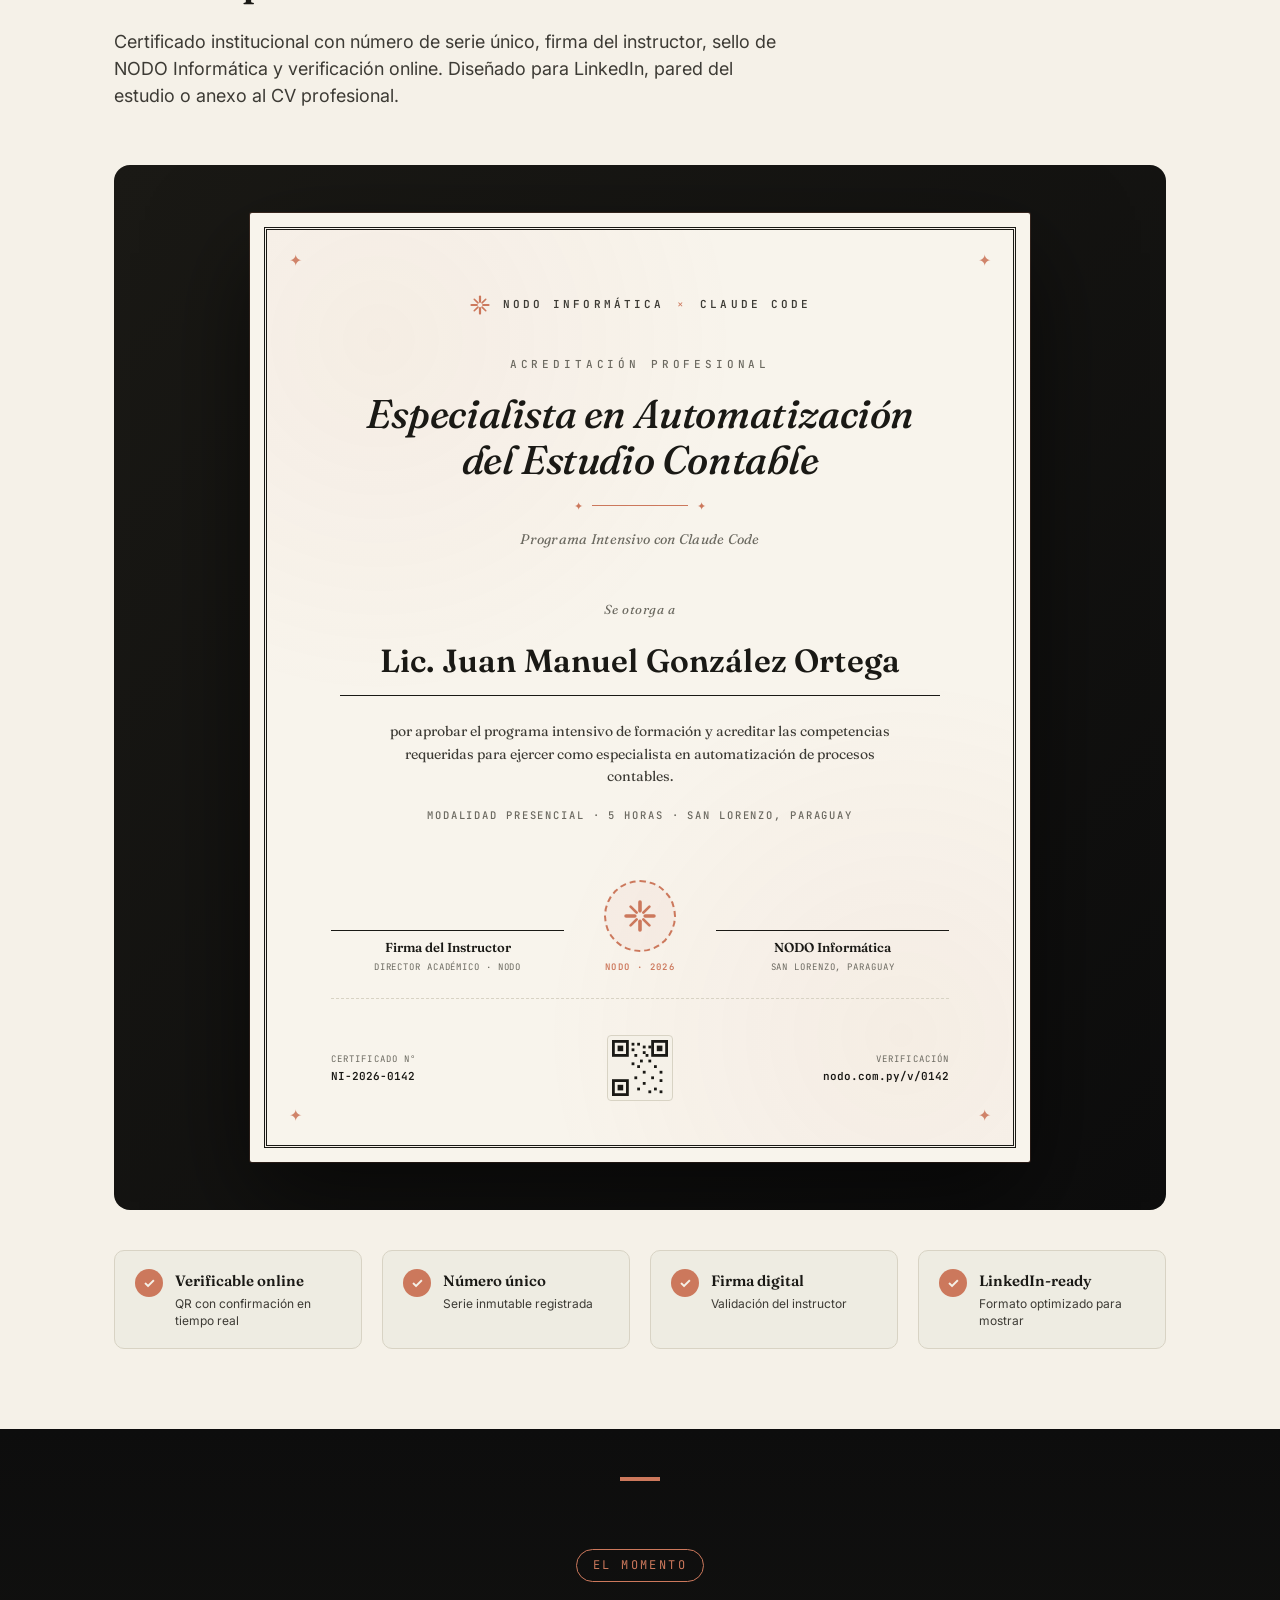
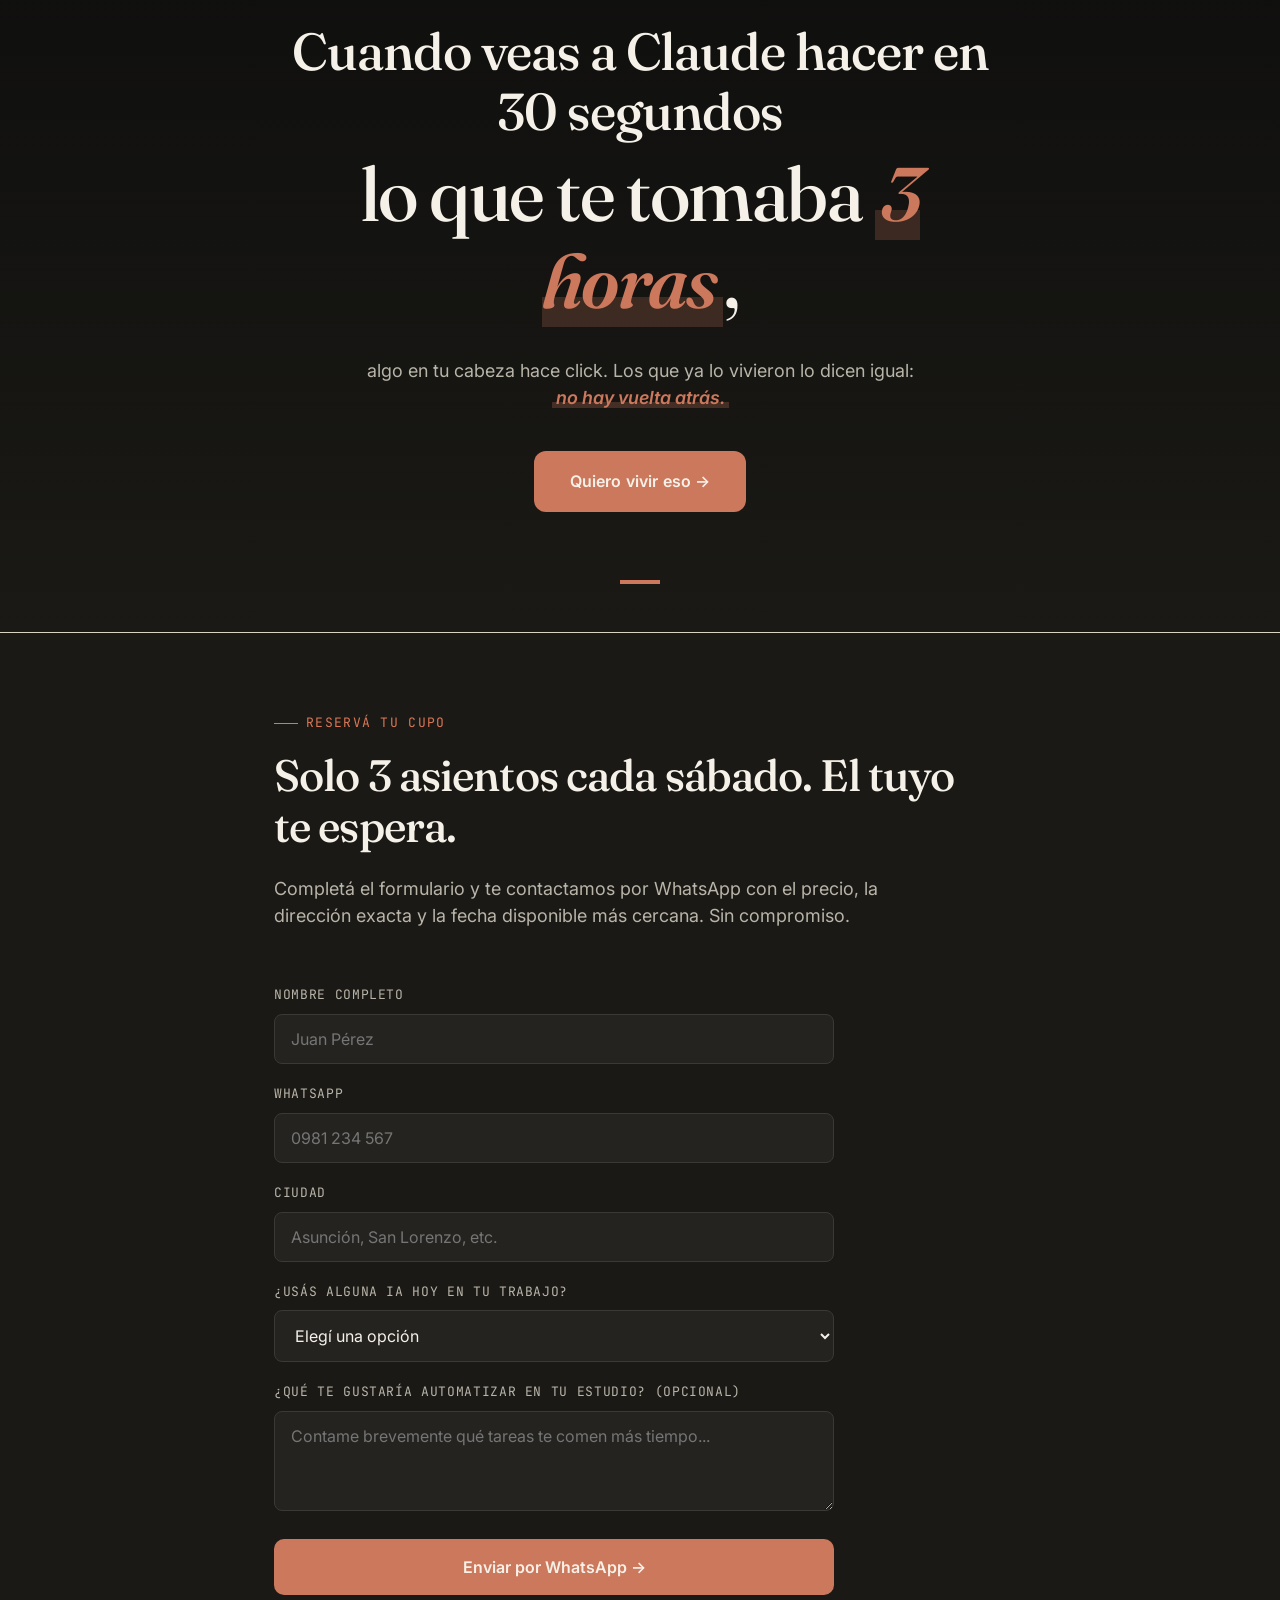
==== commit 2d1c7128: "Swap order: hook banner first (the selling angle), experts after as reinforcement The 'cuándo empezá" ====
--- a/public/claude-contadores/index.html
+++ b/public/claude-contadores/index.html
@@ -154,10 +154,22 @@
     </div>
 </section>
 
+<section class="hook-banner">
+    <div class="container-narrow">
+        <span class="hook-label">La verdad incómoda</span>
+        <div class="hook-content">
+            <p class="hook-line-1">La pregunta no es <em>si</em> vas a usar IA en tu estudio.</p>
+            <p class="hook-line-2">Es <strong>cuándo empezás.</strong></p>
+            <p class="hook-line-3">Y cada semana que esperás cuesta más que lo que sale el taller.</p>
+        </div>
+        <a href="#registro" class="hook-cta">Asegurá tu cupo →</a>
+    </div>
+</section>
+
 <section class="experts">
     <div class="container">
-        <div class="section-label">Lo que dicen quienes más saben</div>
-        <h2>No inventamos la tesis. Los que lideran la conversación global lo repiten.</h2>
+        <div class="section-label">Y no lo decimos solo nosotros</div>
+        <h2>Lo mismo repiten quienes lideran la conversación global.</h2>
 
         <div class="experts-grid">
             <blockquote class="expert-card">
@@ -195,20 +207,8 @@
         </div>
 
         <p class="experts-caption">
-            Si las voces más autorizadas del mundo coinciden, quizás valga la pena escuchar. Este taller es tu atajo concreto.
+            Tres voces, un mismo mensaje: <strong>empezá ya</strong>. Este taller es tu atajo concreto para hacerlo.
         </p>
-    </div>
-</section>
-
-<section class="hook-banner">
-    <div class="container-narrow">
-        <span class="hook-label">La verdad incómoda</span>
-        <div class="hook-content">
-            <p class="hook-line-1">La pregunta no es <em>si</em> vas a usar IA en tu estudio.</p>
-            <p class="hook-line-2">Es <strong>cuándo empezás.</strong></p>
-            <p class="hook-line-3">Y cada semana que esperás cuesta más que lo que sale el taller.</p>
-        </div>
-        <a href="#registro" class="hook-cta">Asegurá tu cupo →</a>
     </div>
 </section>
 
--- a/public/claude-contadores/styles.css
+++ b/public/claude-contadores/styles.css
@@ -471,6 +471,12 @@
     max-width: 660px;
     margin-left: auto;
     margin-right: auto;
+}
+
+.experts-caption strong {
+    color: var(--coral);
+    font-weight: 600;
+    font-style: normal;
 }
 
 @media (max-width: 900px) {
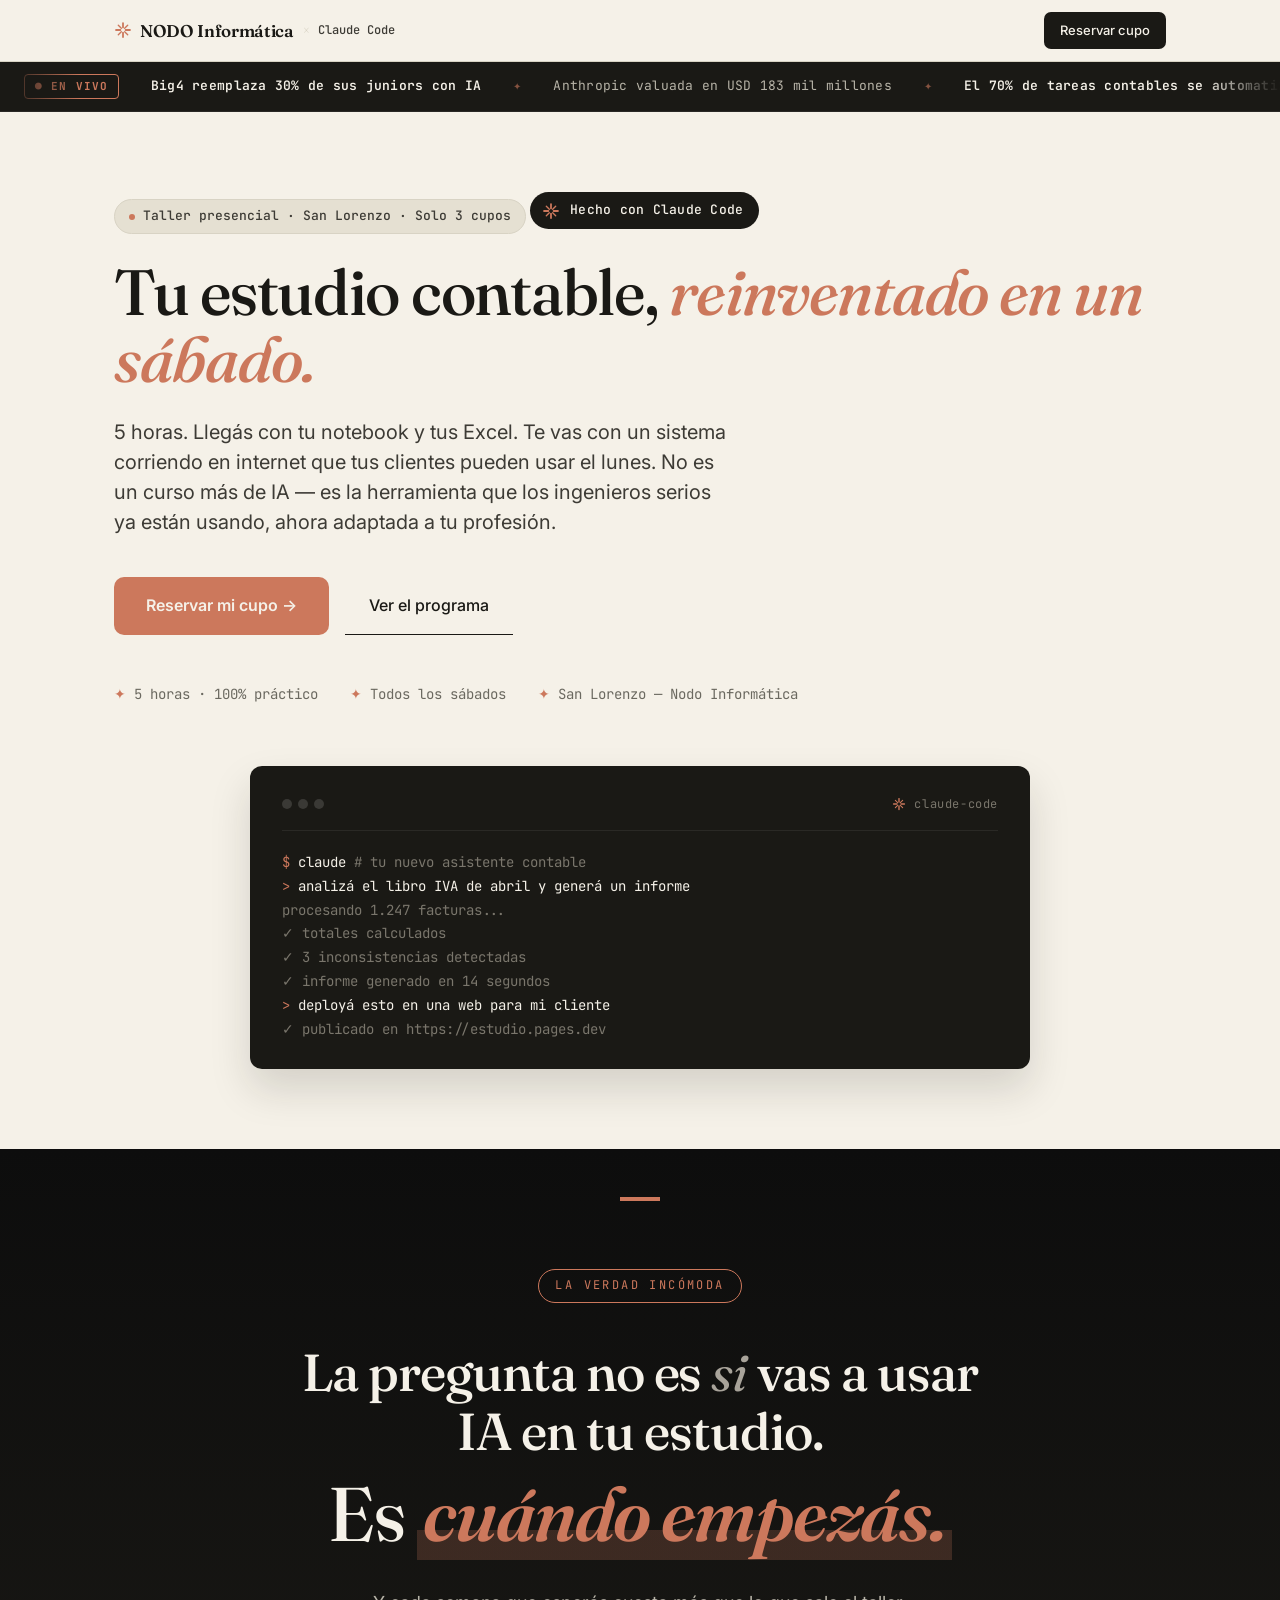
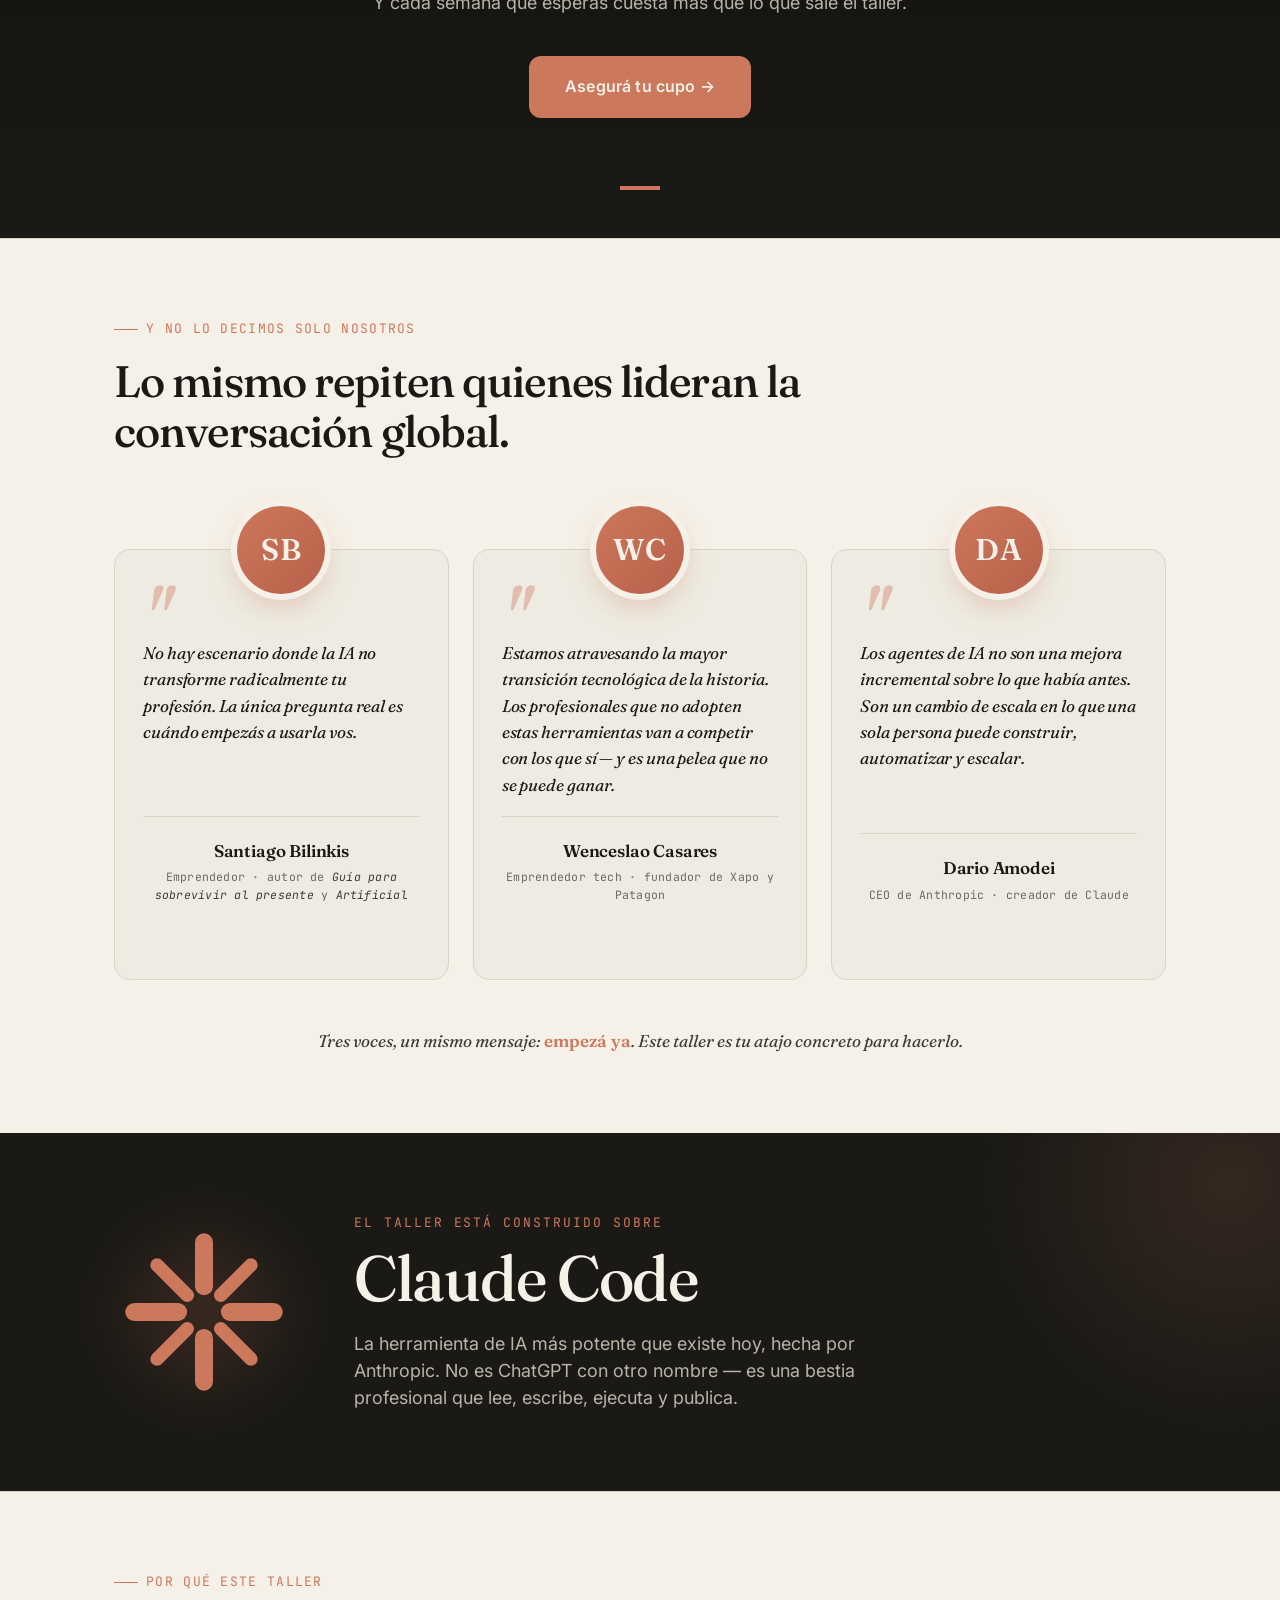
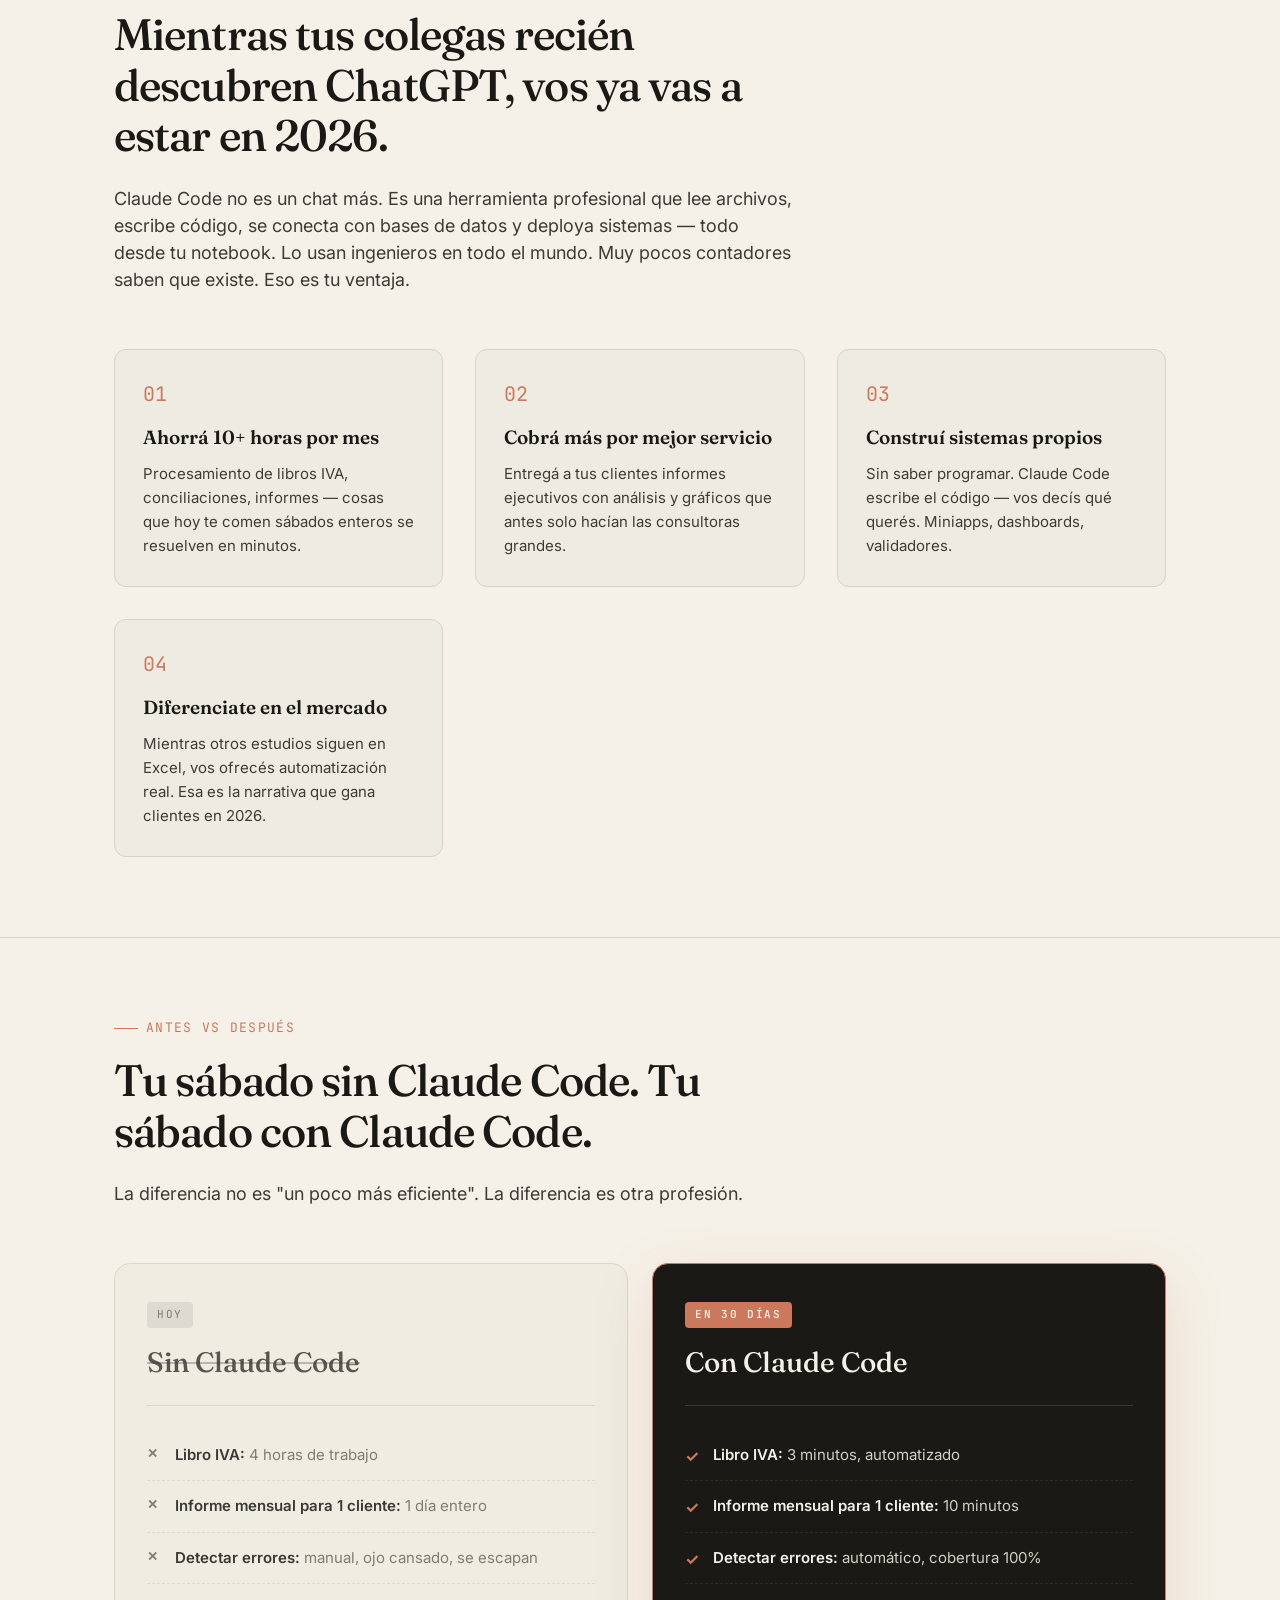
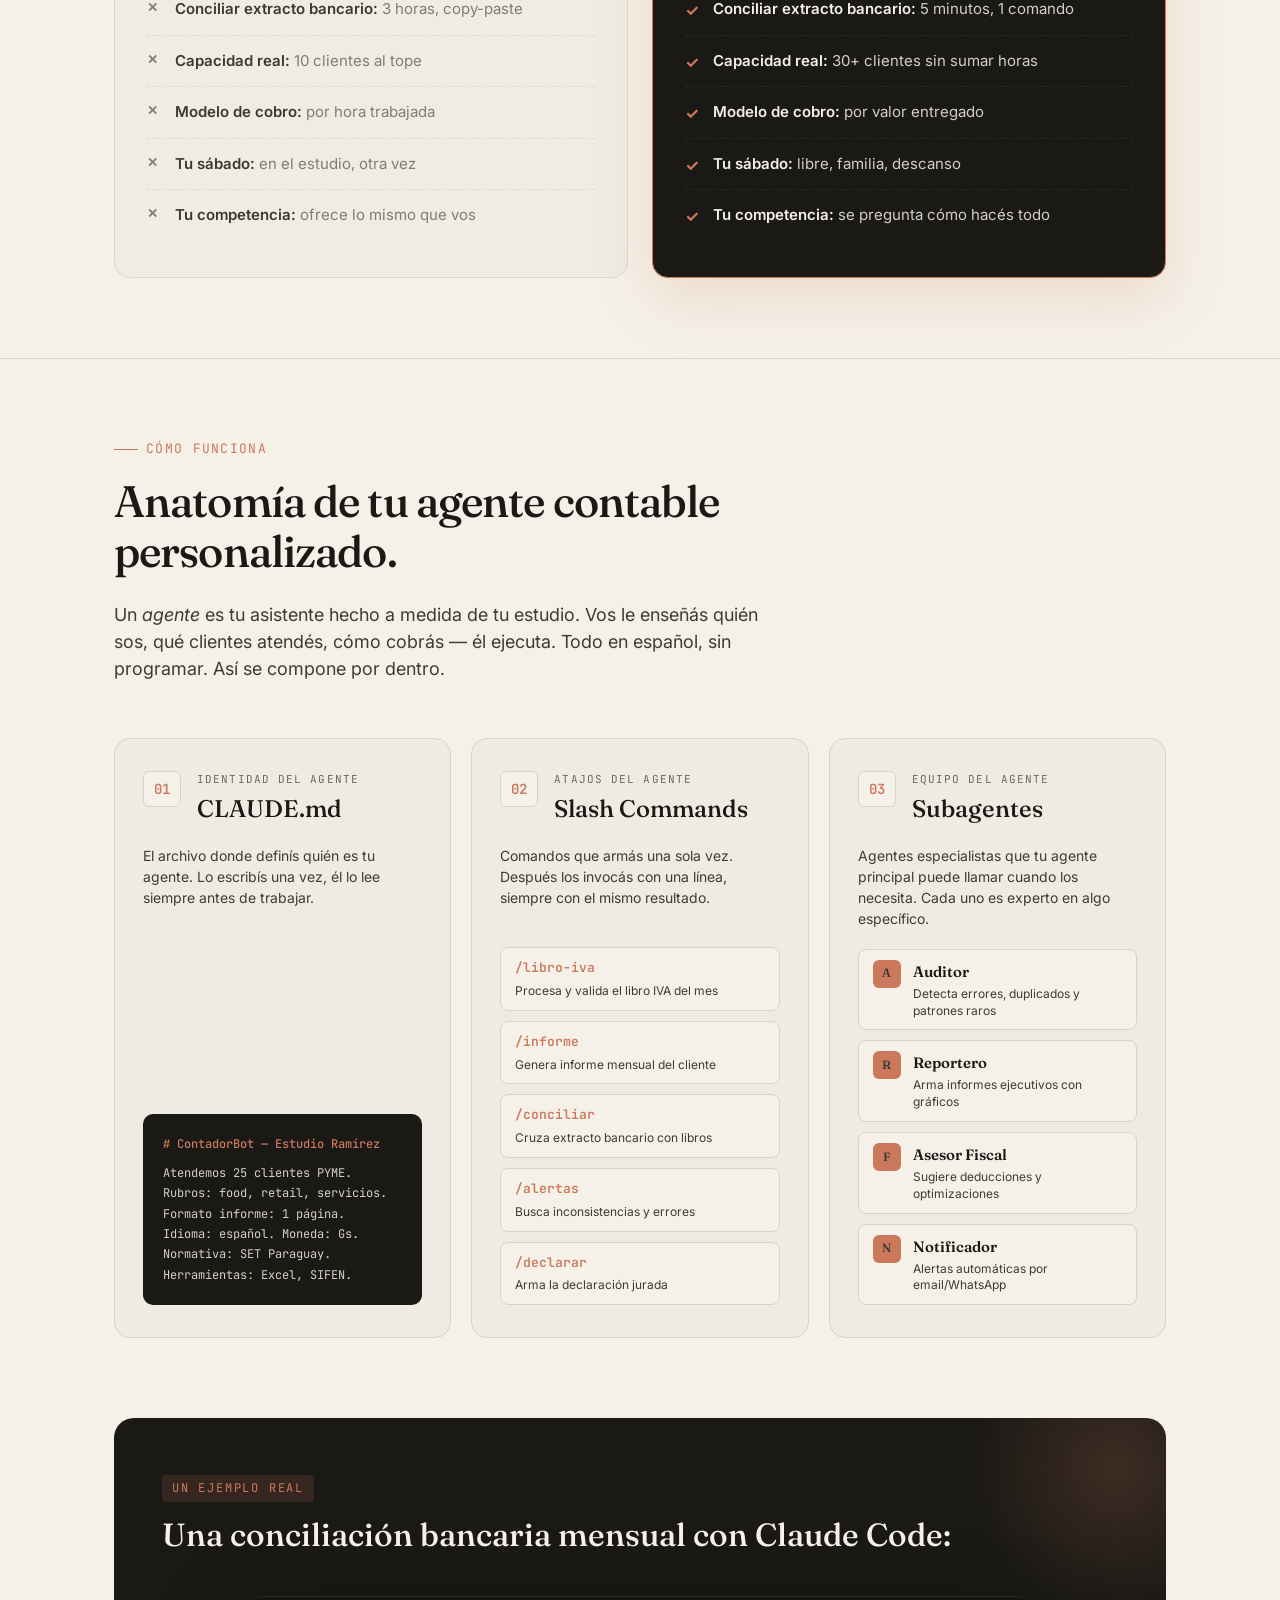
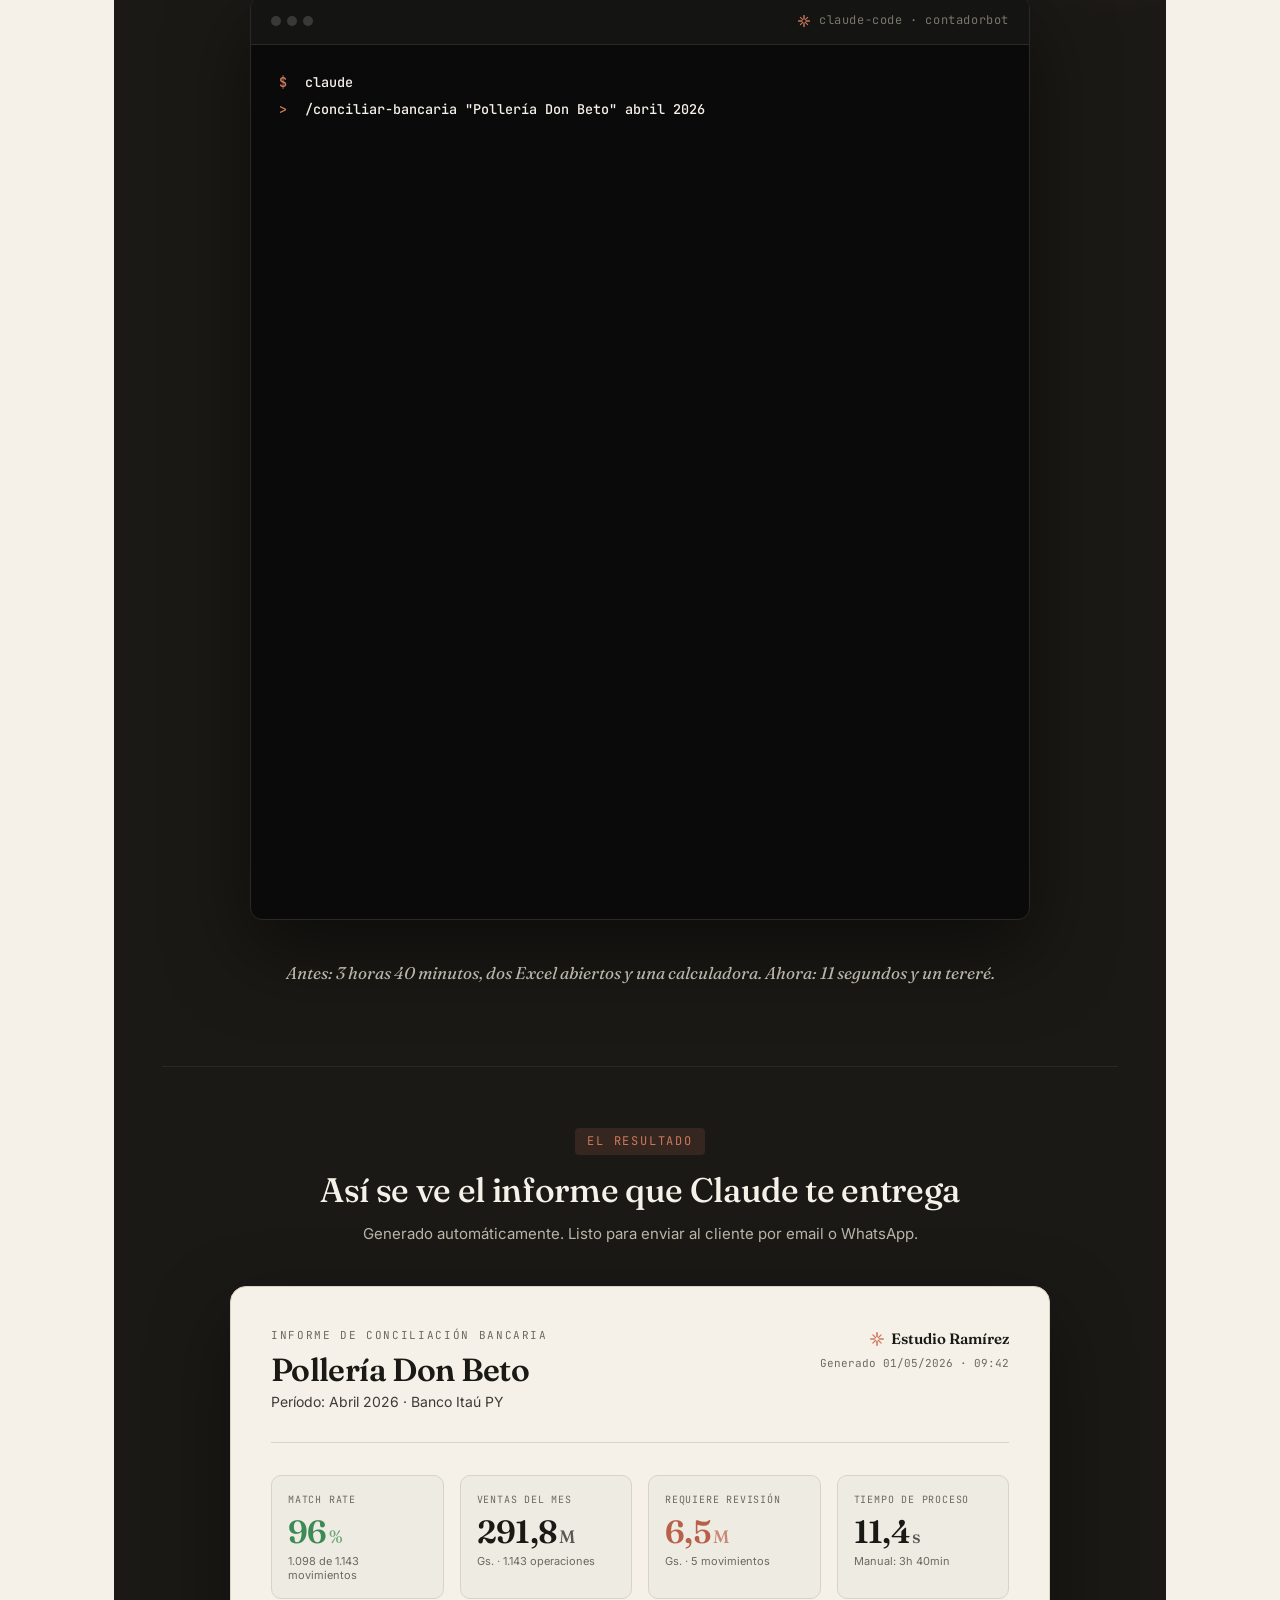
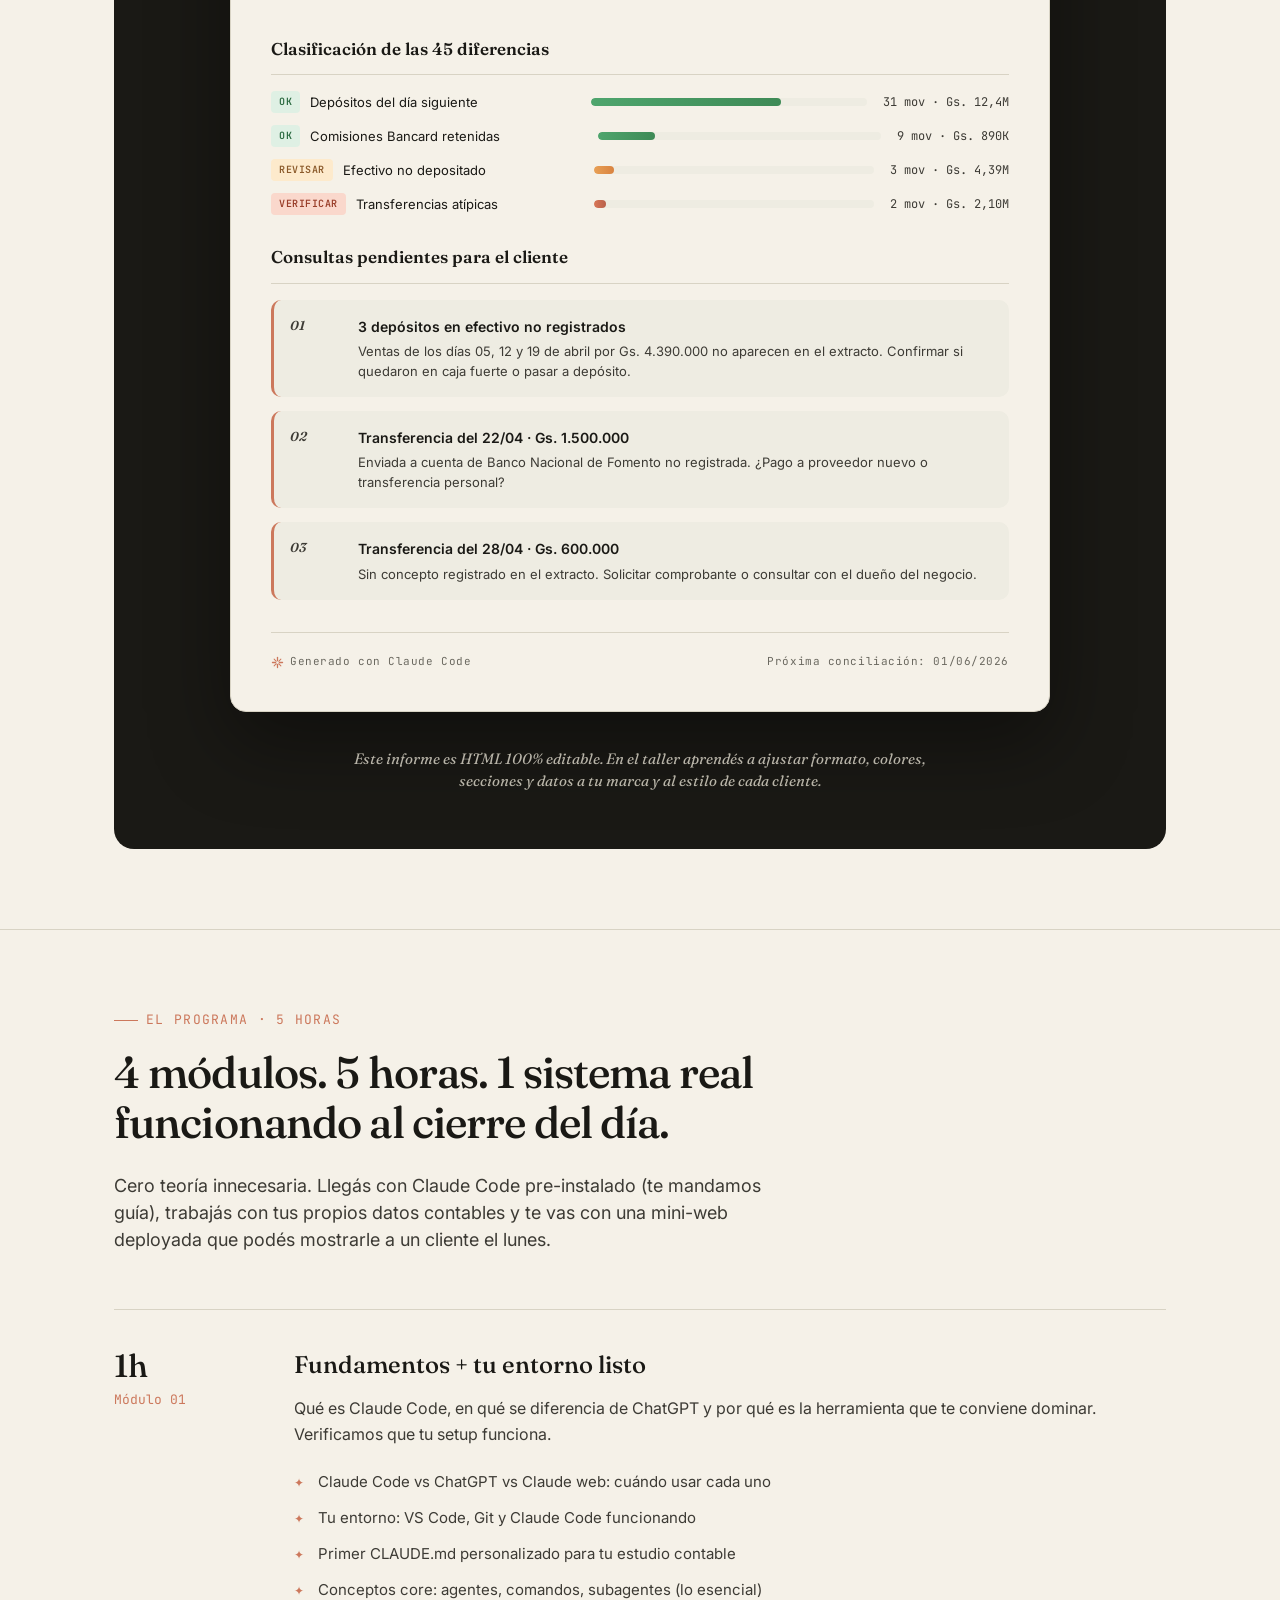
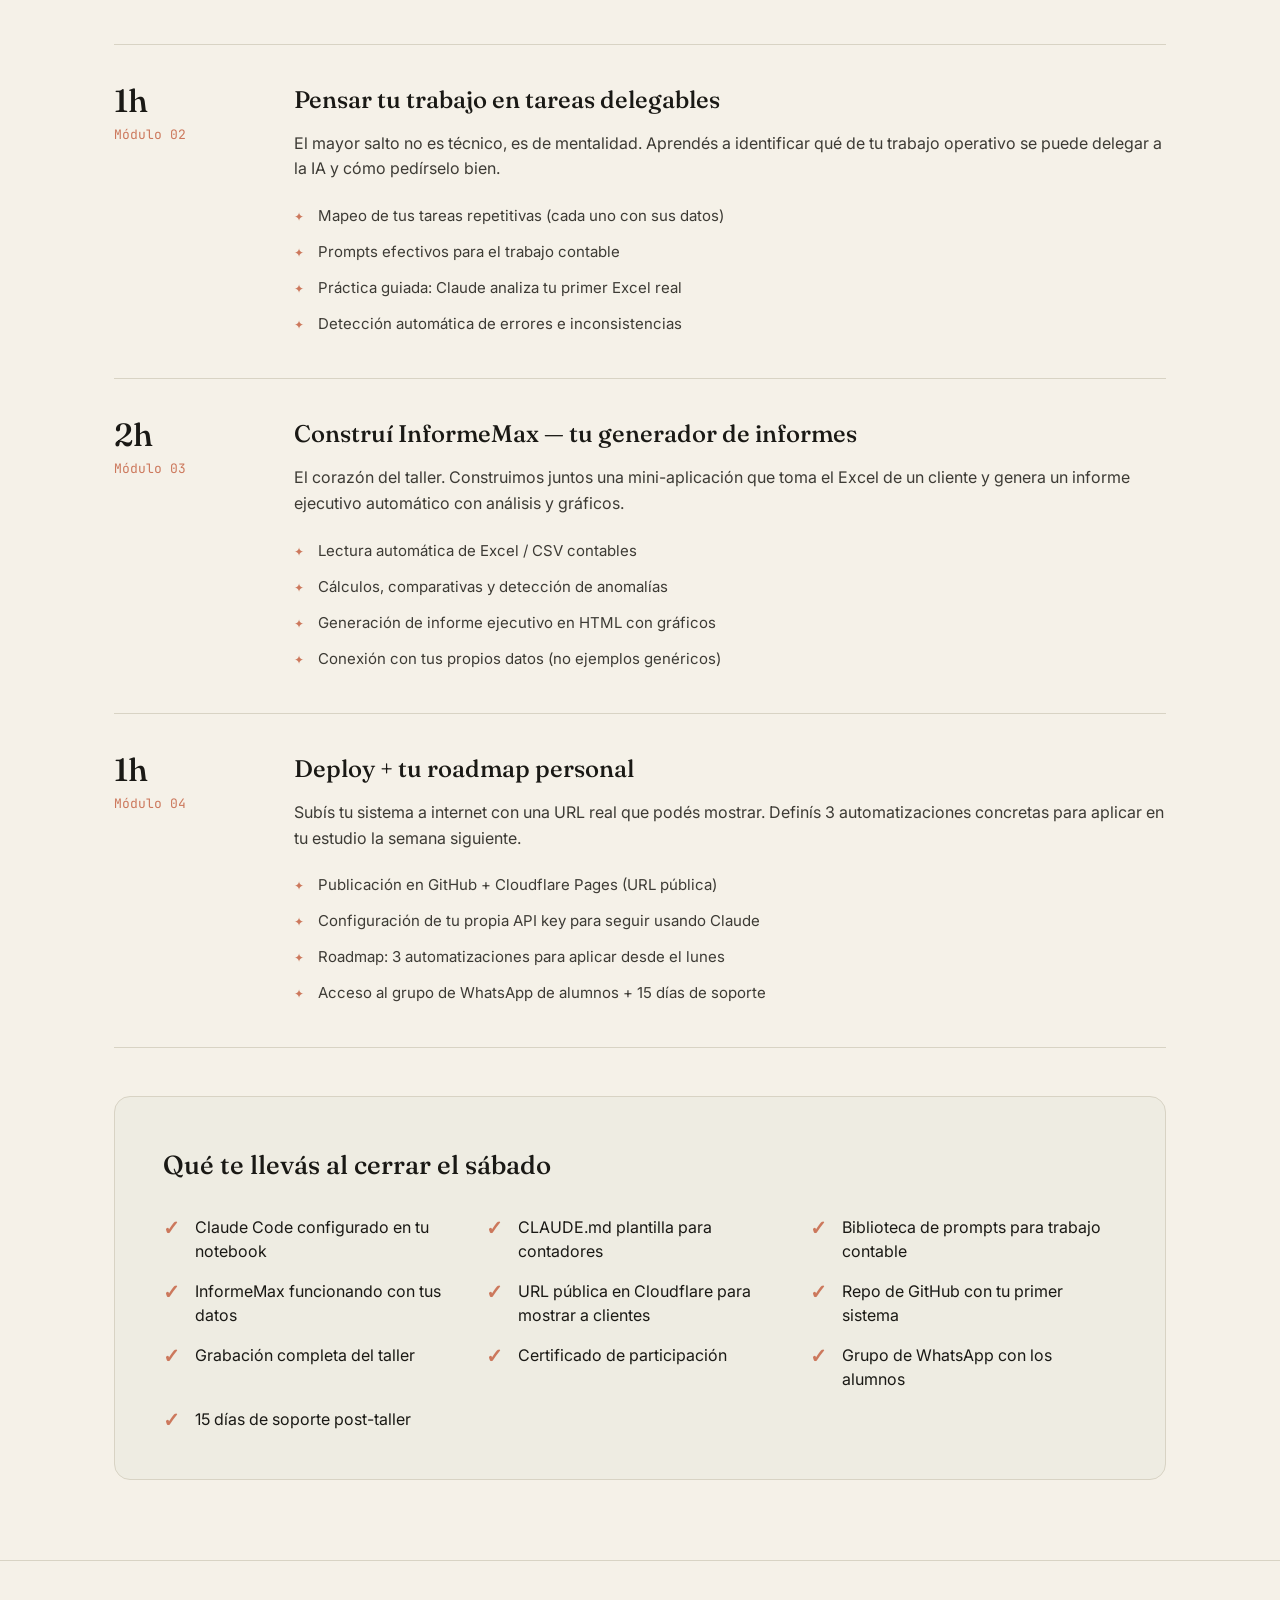
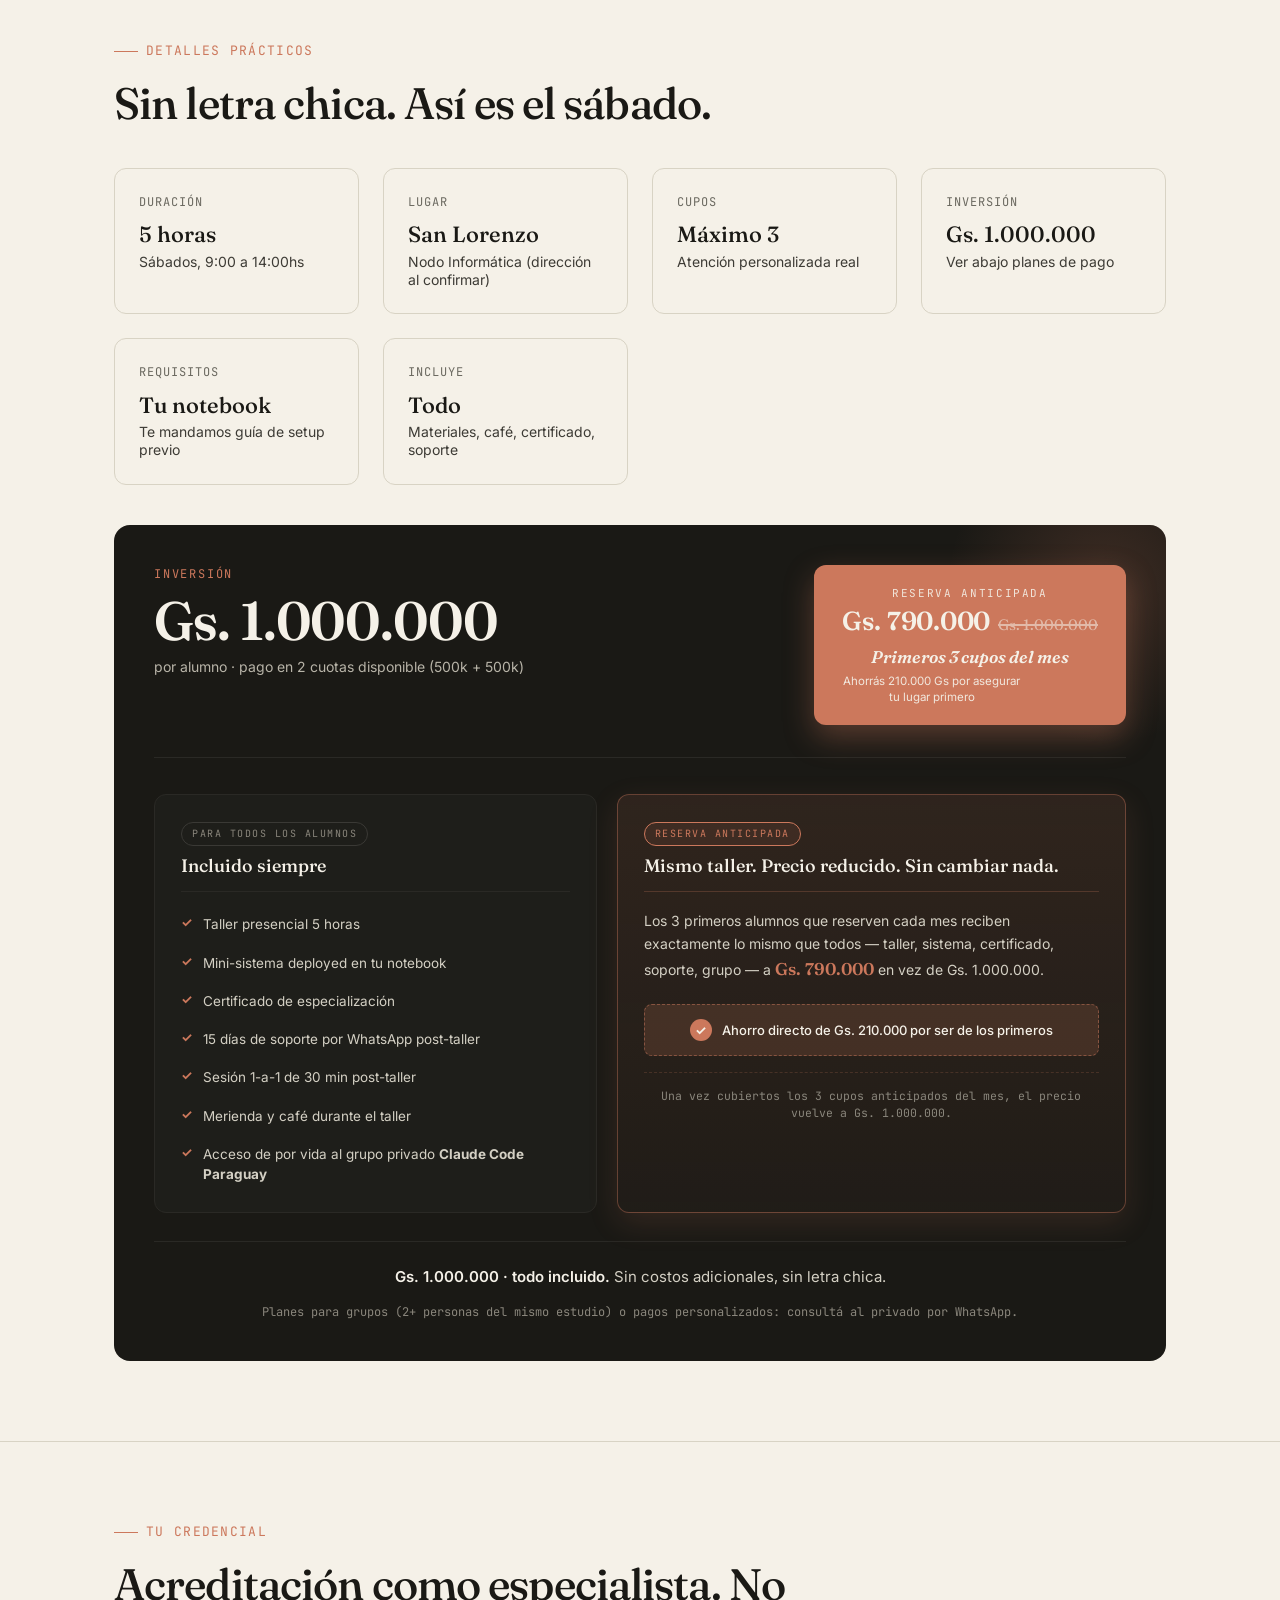
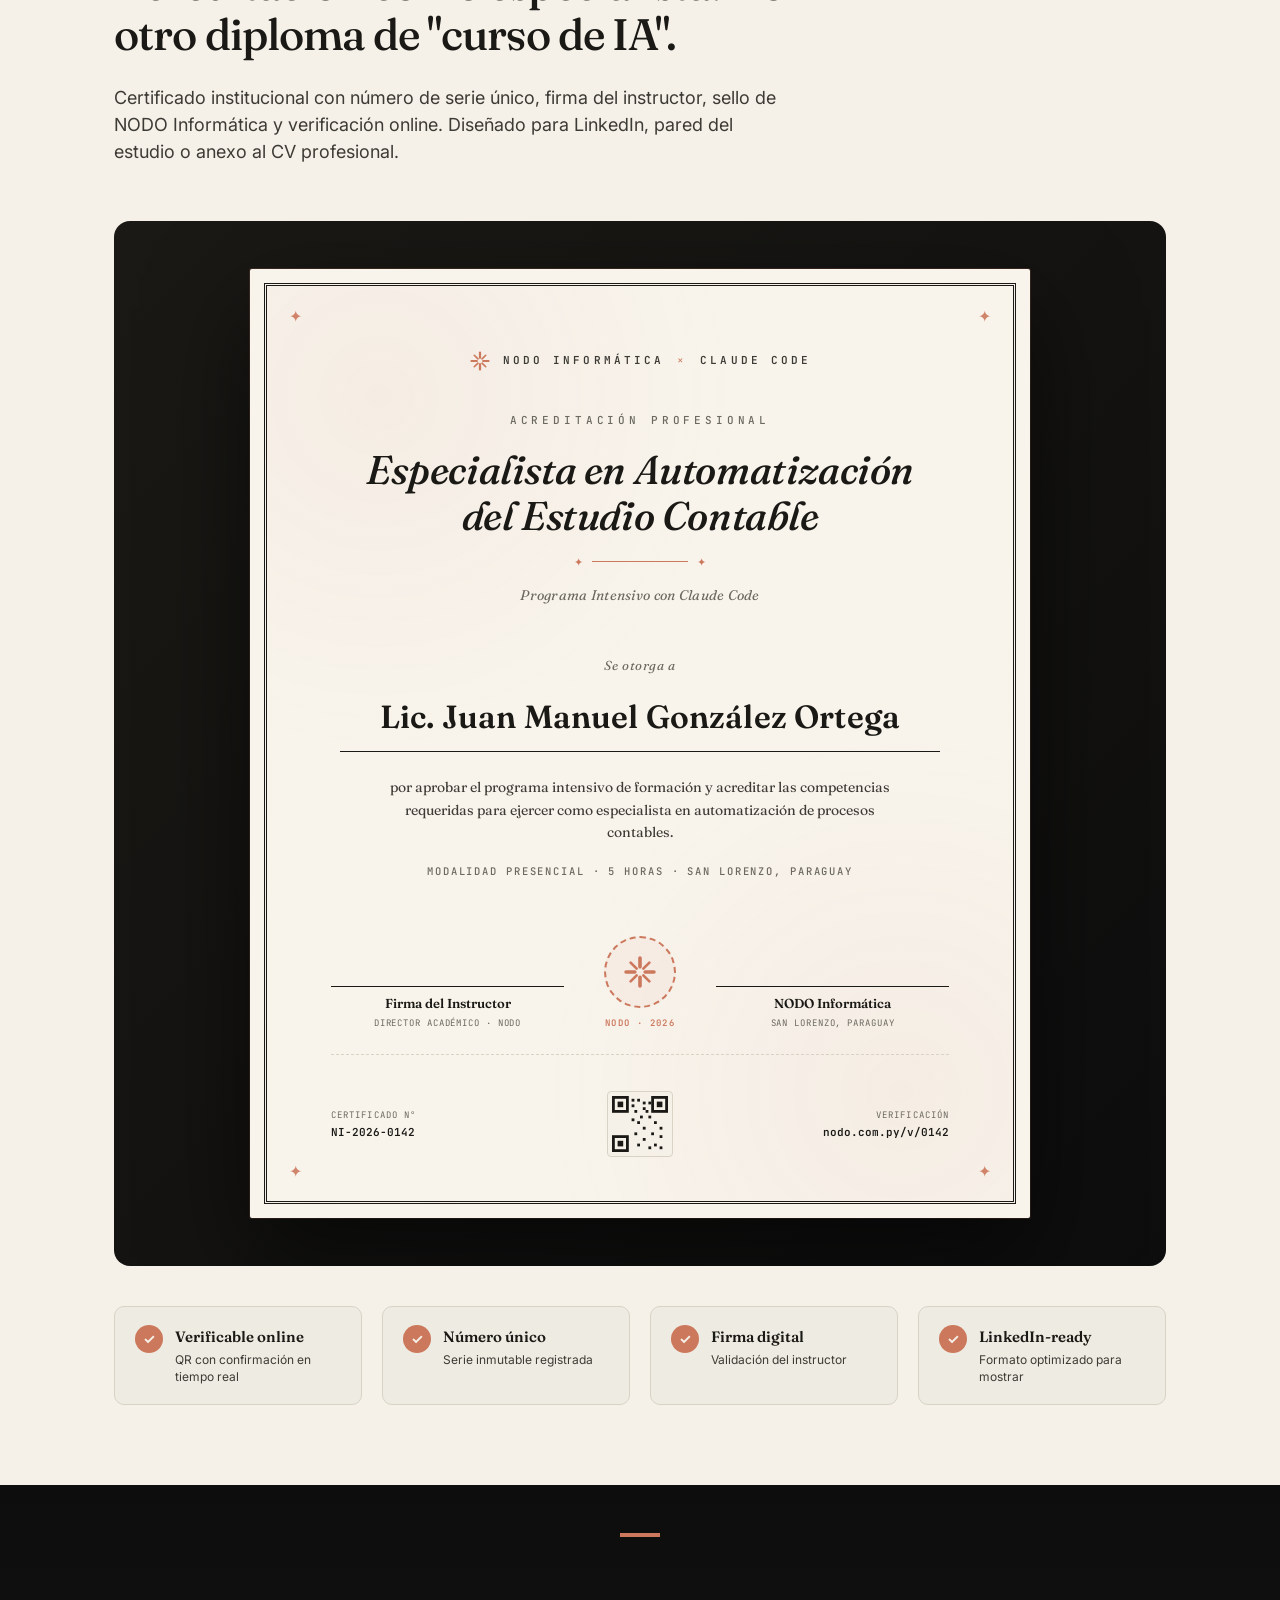
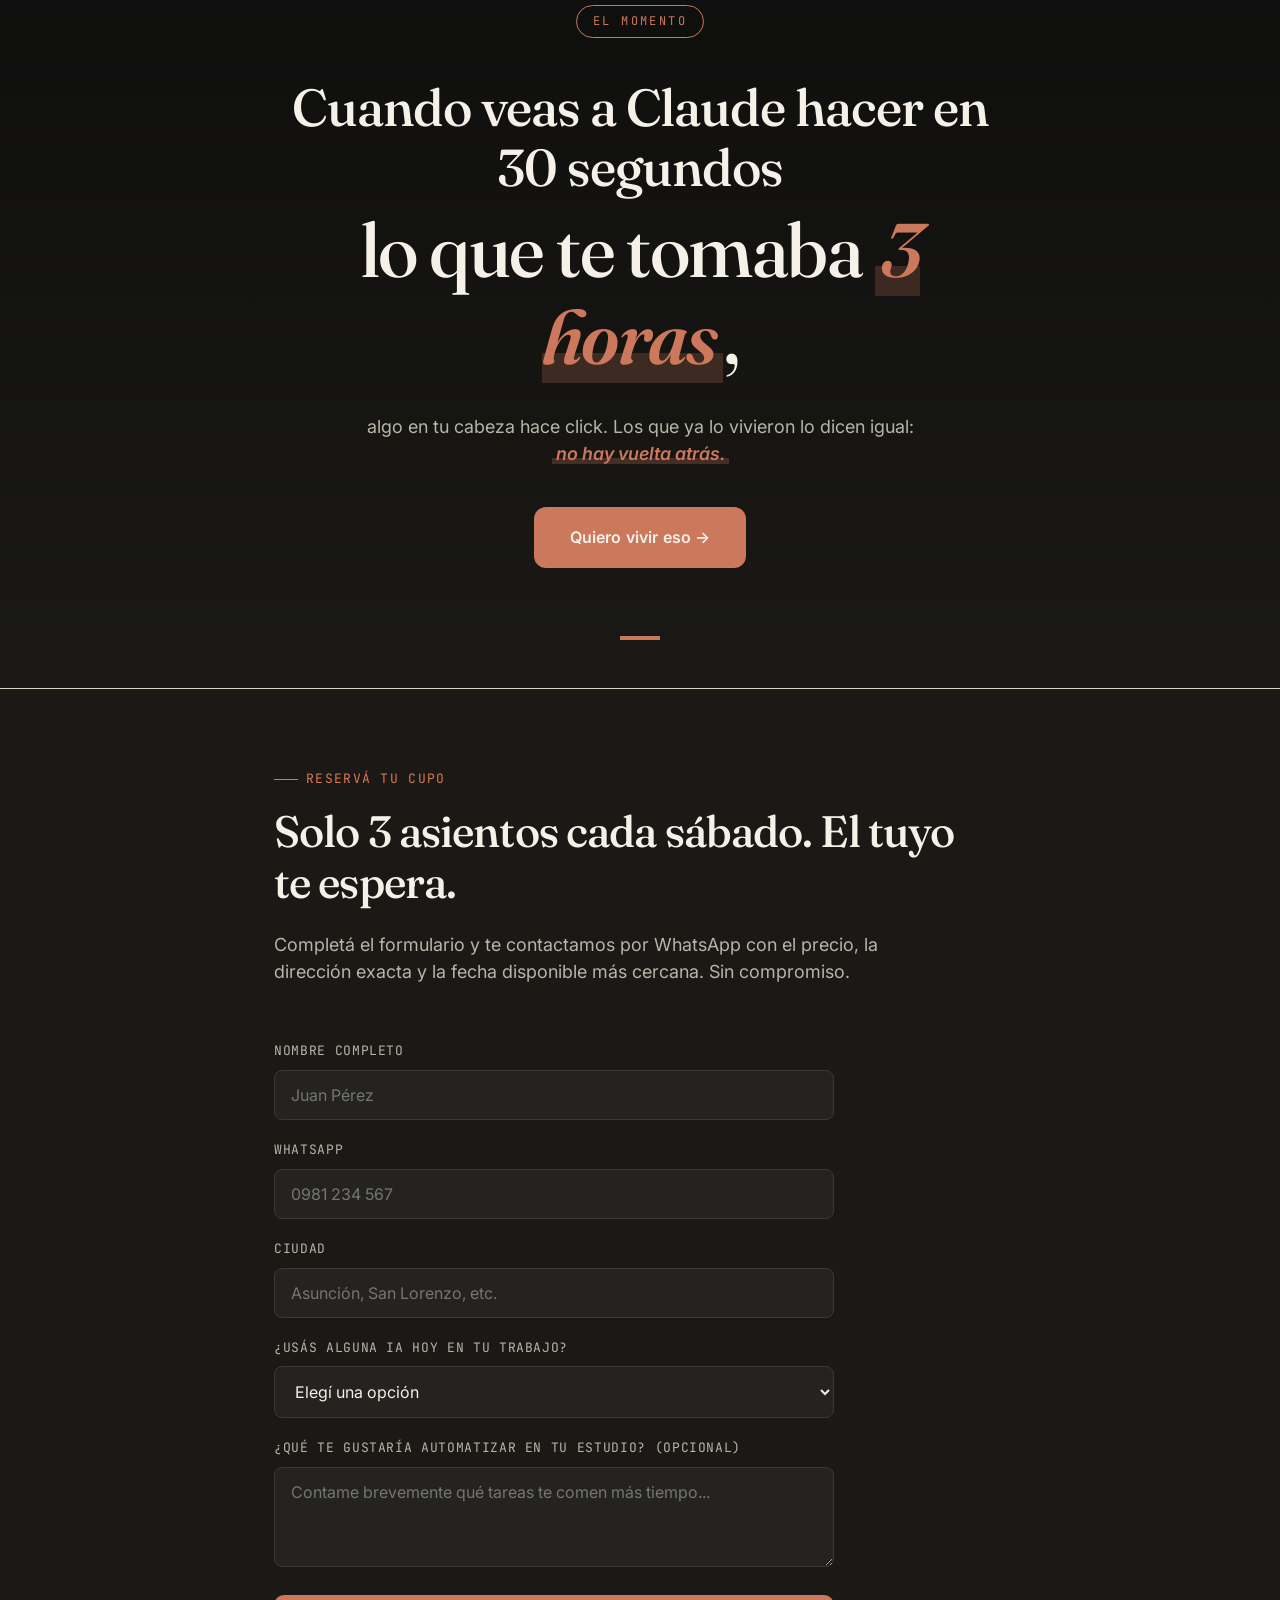
==== commit d21a8044: "Add circular avatars above each expert quote card Each expert card now has a circular avatar overlap" ====
--- a/public/claude-contadores/index.html
+++ b/public/claude-contadores/index.html
@@ -173,6 +173,10 @@
 
         <div class="experts-grid">
             <blockquote class="expert-card">
+                <div class="expert-avatar">
+                    <!-- Reemplazar por <img src="assets/bilinkis.jpg" alt="Santiago Bilinkis"> cuando tengas foto -->
+                    <span class="expert-initials">SB</span>
+                </div>
                 <div class="expert-mark">"</div>
                 <p class="expert-text">
                     No hay escenario donde la IA no transforme radicalmente tu profesión. La única pregunta real es cuándo empezás a usarla vos.
@@ -184,6 +188,10 @@
             </blockquote>
 
             <blockquote class="expert-card">
+                <div class="expert-avatar">
+                    <!-- Reemplazar por <img src="assets/casares.jpg" alt="Wenceslao Casares"> cuando tengas foto -->
+                    <span class="expert-initials">WC</span>
+                </div>
                 <div class="expert-mark">"</div>
                 <p class="expert-text">
                     Estamos atravesando la mayor transición tecnológica de la historia. Los profesionales que no adopten estas herramientas van a competir con los que sí — y es una pelea que no se puede ganar.
@@ -195,6 +203,10 @@
             </blockquote>
 
             <blockquote class="expert-card">
+                <div class="expert-avatar">
+                    <!-- Reemplazar por <img src="assets/amodei.jpg" alt="Dario Amodei"> cuando tengas foto -->
+                    <span class="expert-initials">DA</span>
+                </div>
                 <div class="expert-mark">"</div>
                 <p class="expert-text">
                     Los agentes de IA no son una mejora incremental sobre lo que había antes. Son un cambio de escala en lo que una sola persona puede construir, automatizar y escalar.
--- a/public/claude-contadores/styles.css
+++ b/public/claude-contadores/styles.css
@@ -395,13 +395,48 @@
     background: var(--cream-dark);
     border: 1px solid var(--border);
     border-radius: 16px;
-    padding: 32px 28px 28px;
+    padding: 48px 28px 28px;
     position: relative;
-    margin: 0;
+    margin: 44px 0 0;
     display: flex;
     flex-direction: column;
-    gap: 20px;
+    gap: 18px;
     transition: transform 0.2s, box-shadow 0.2s;
+}
+
+.expert-avatar {
+    position: absolute;
+    top: -44px;
+    left: 50%;
+    transform: translateX(-50%);
+    width: 88px;
+    height: 88px;
+    border-radius: 50%;
+    background: linear-gradient(135deg, var(--coral) 0%, var(--coral-dark) 100%);
+    color: var(--cream);
+    display: flex;
+    align-items: center;
+    justify-content: center;
+    font-family: var(--serif);
+    font-size: 30px;
+    font-weight: 600;
+    letter-spacing: 0.02em;
+    box-shadow:
+        0 0 0 6px var(--cream),
+        0 12px 28px rgba(204, 120, 92, 0.35);
+    overflow: hidden;
+}
+
+.expert-avatar img {
+    width: 100%;
+    height: 100%;
+    object-fit: cover;
+    border-radius: 50%;
+}
+
+.expert-initials {
+    font-style: normal;
+    line-height: 1;
 }
 
 .expert-card:hover {
@@ -488,9 +523,19 @@
 
 @media (max-width: 720px) {
     .experts { padding: 56px 0; }
-    .experts-grid { margin-top: 32px; }
-    .expert-card { padding: 26px 22px 22px; }
-    .expert-mark { font-size: 56px; margin-bottom: -10px; }
+    .experts-grid { margin-top: 32px; gap: 40px; }
+    .expert-card {
+        padding: 44px 22px 22px;
+        margin-top: 40px;
+    }
+    .expert-avatar {
+        width: 76px;
+        height: 76px;
+        font-size: 26px;
+        top: -38px;
+        box-shadow: 0 0 0 5px var(--cream), 0 10px 22px rgba(204, 120, 92, 0.3);
+    }
+    .expert-mark { font-size: 52px; margin-bottom: -10px; }
     .expert-text { font-size: 16px; }
     .expert-name { font-size: 16px; }
     .expert-role { font-size: 11px; }
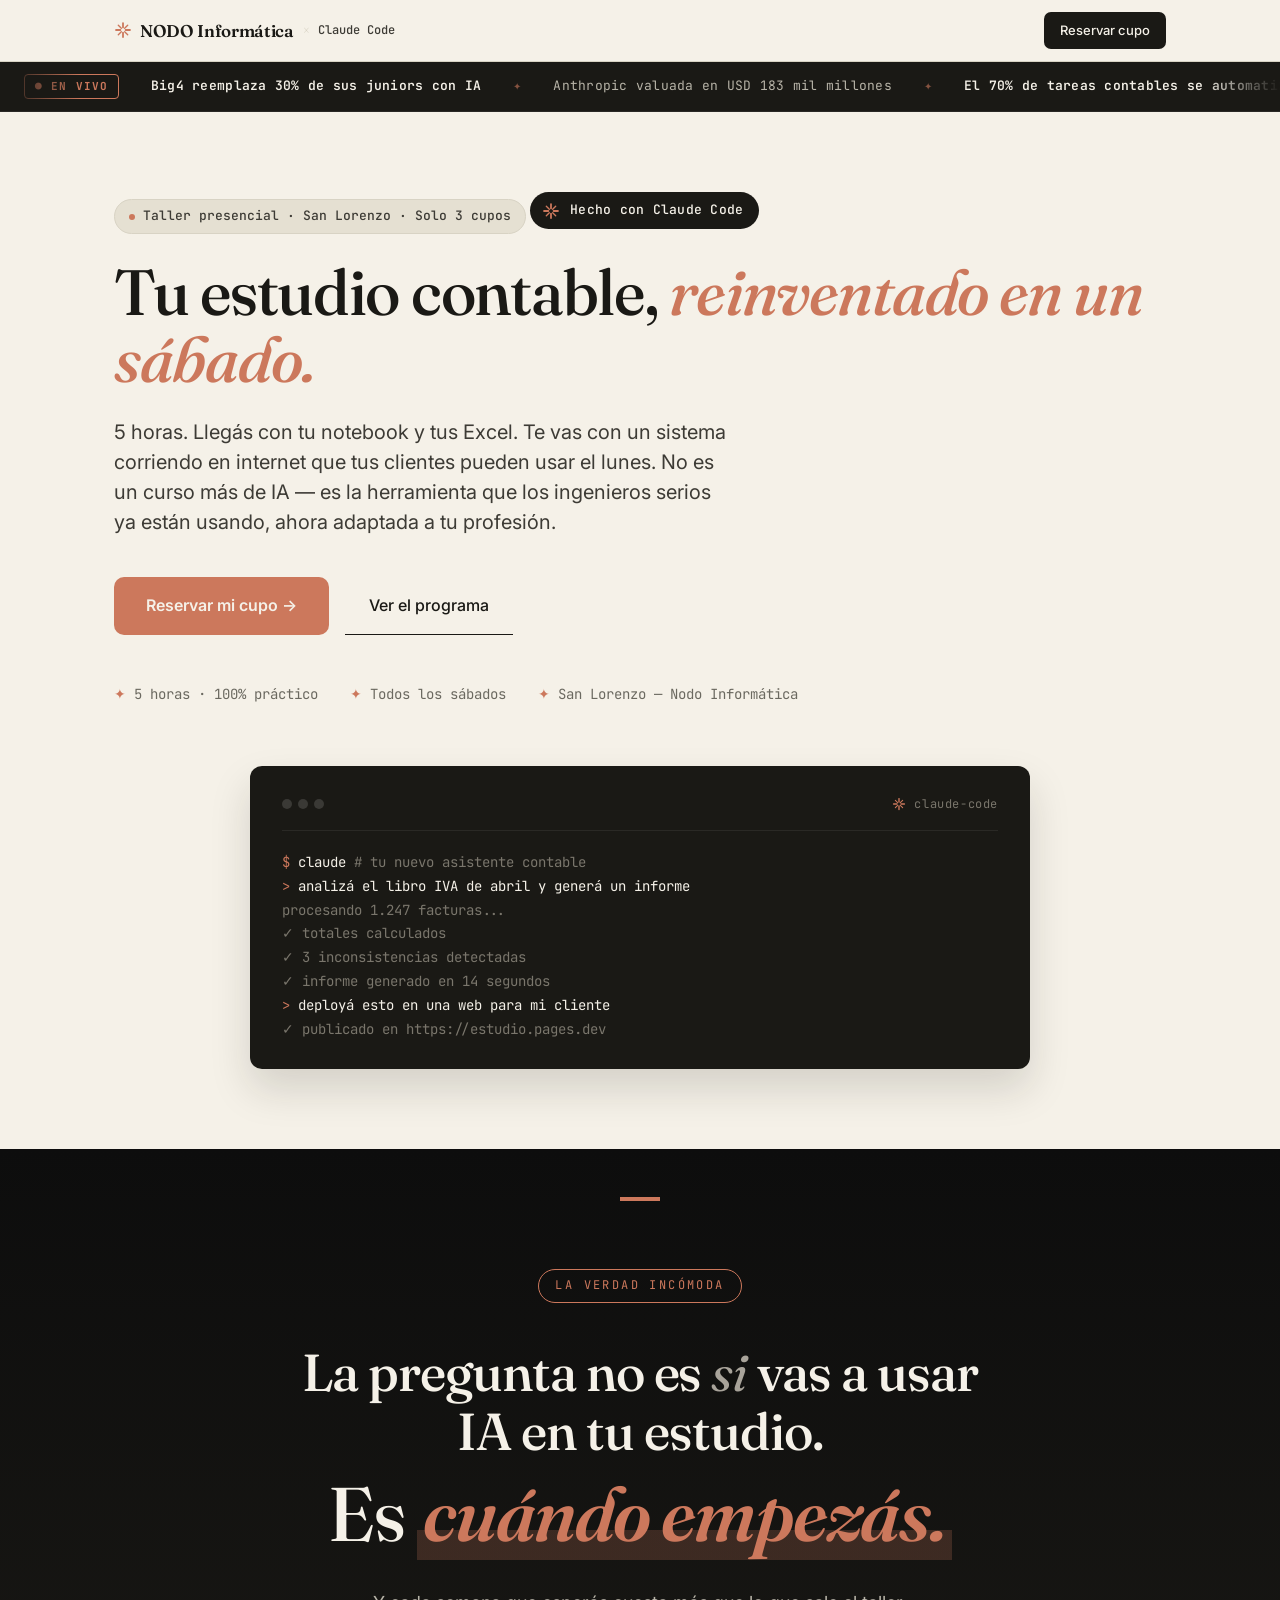
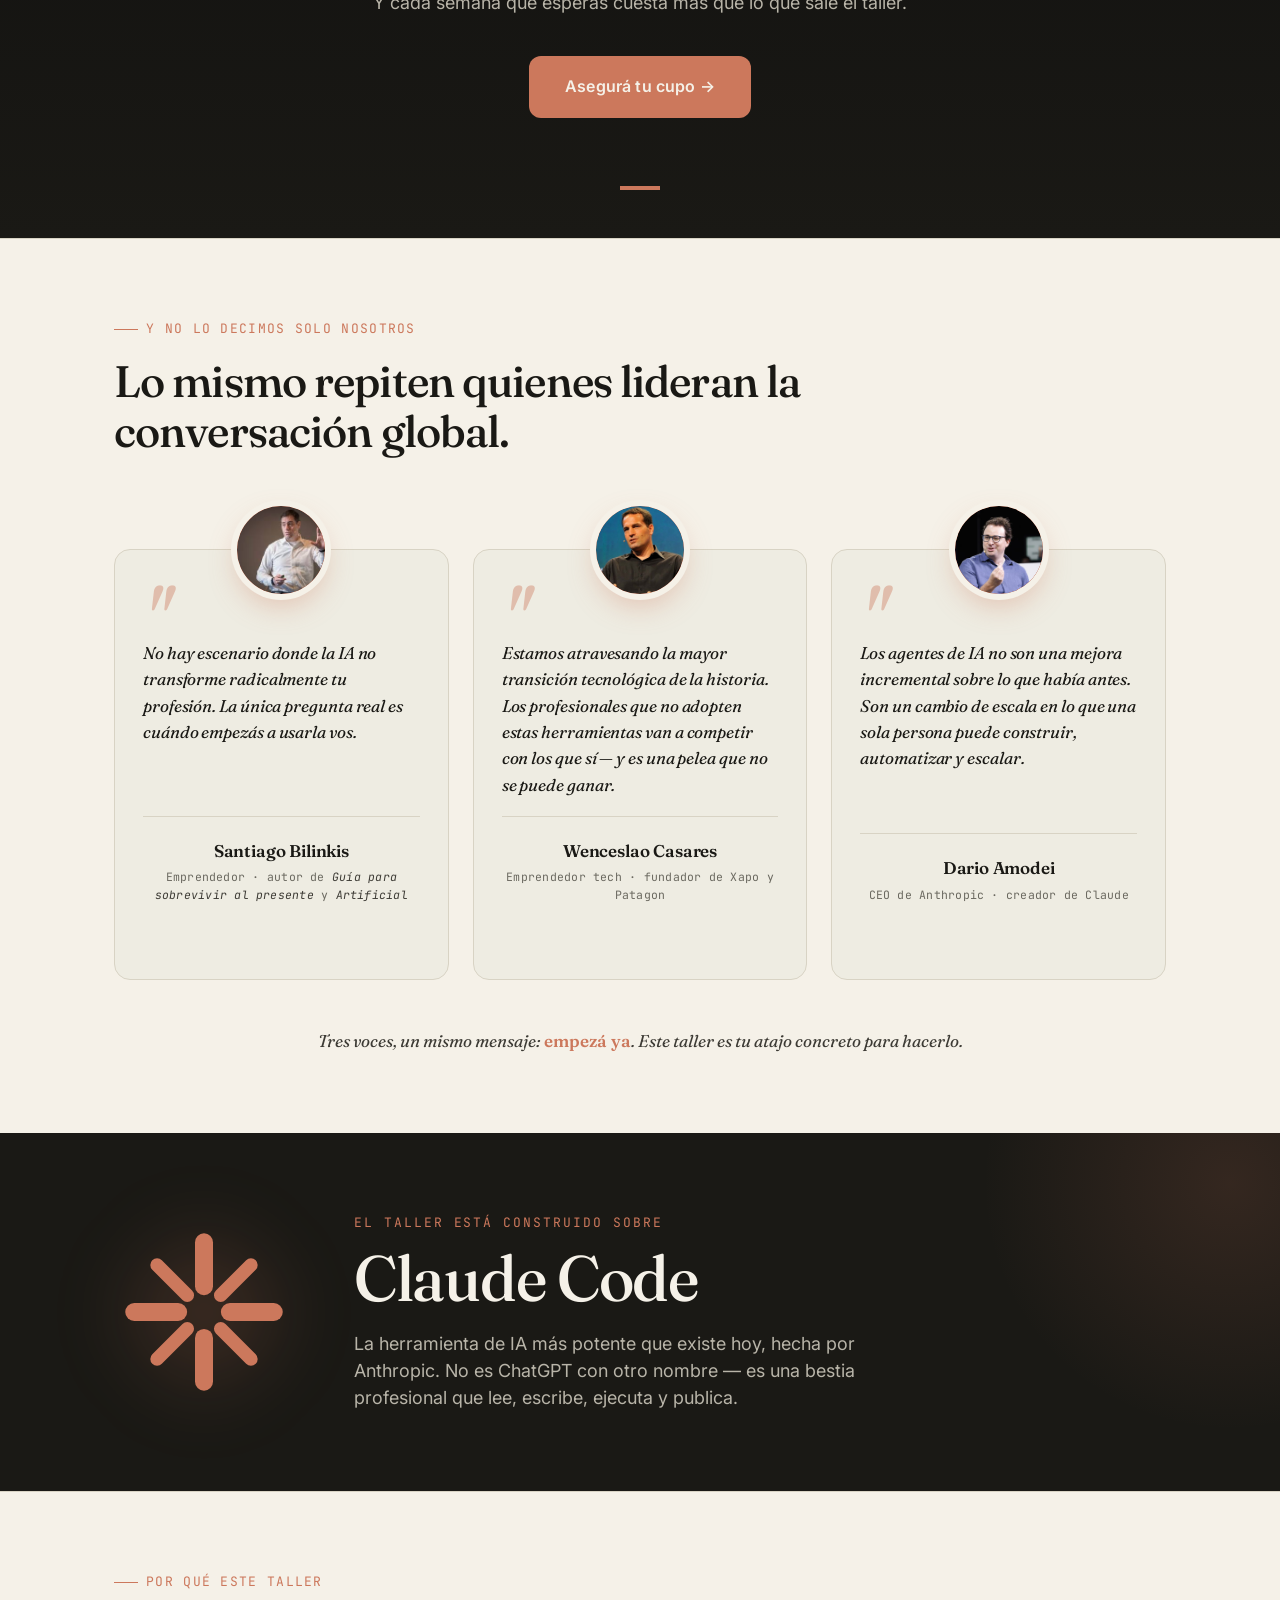
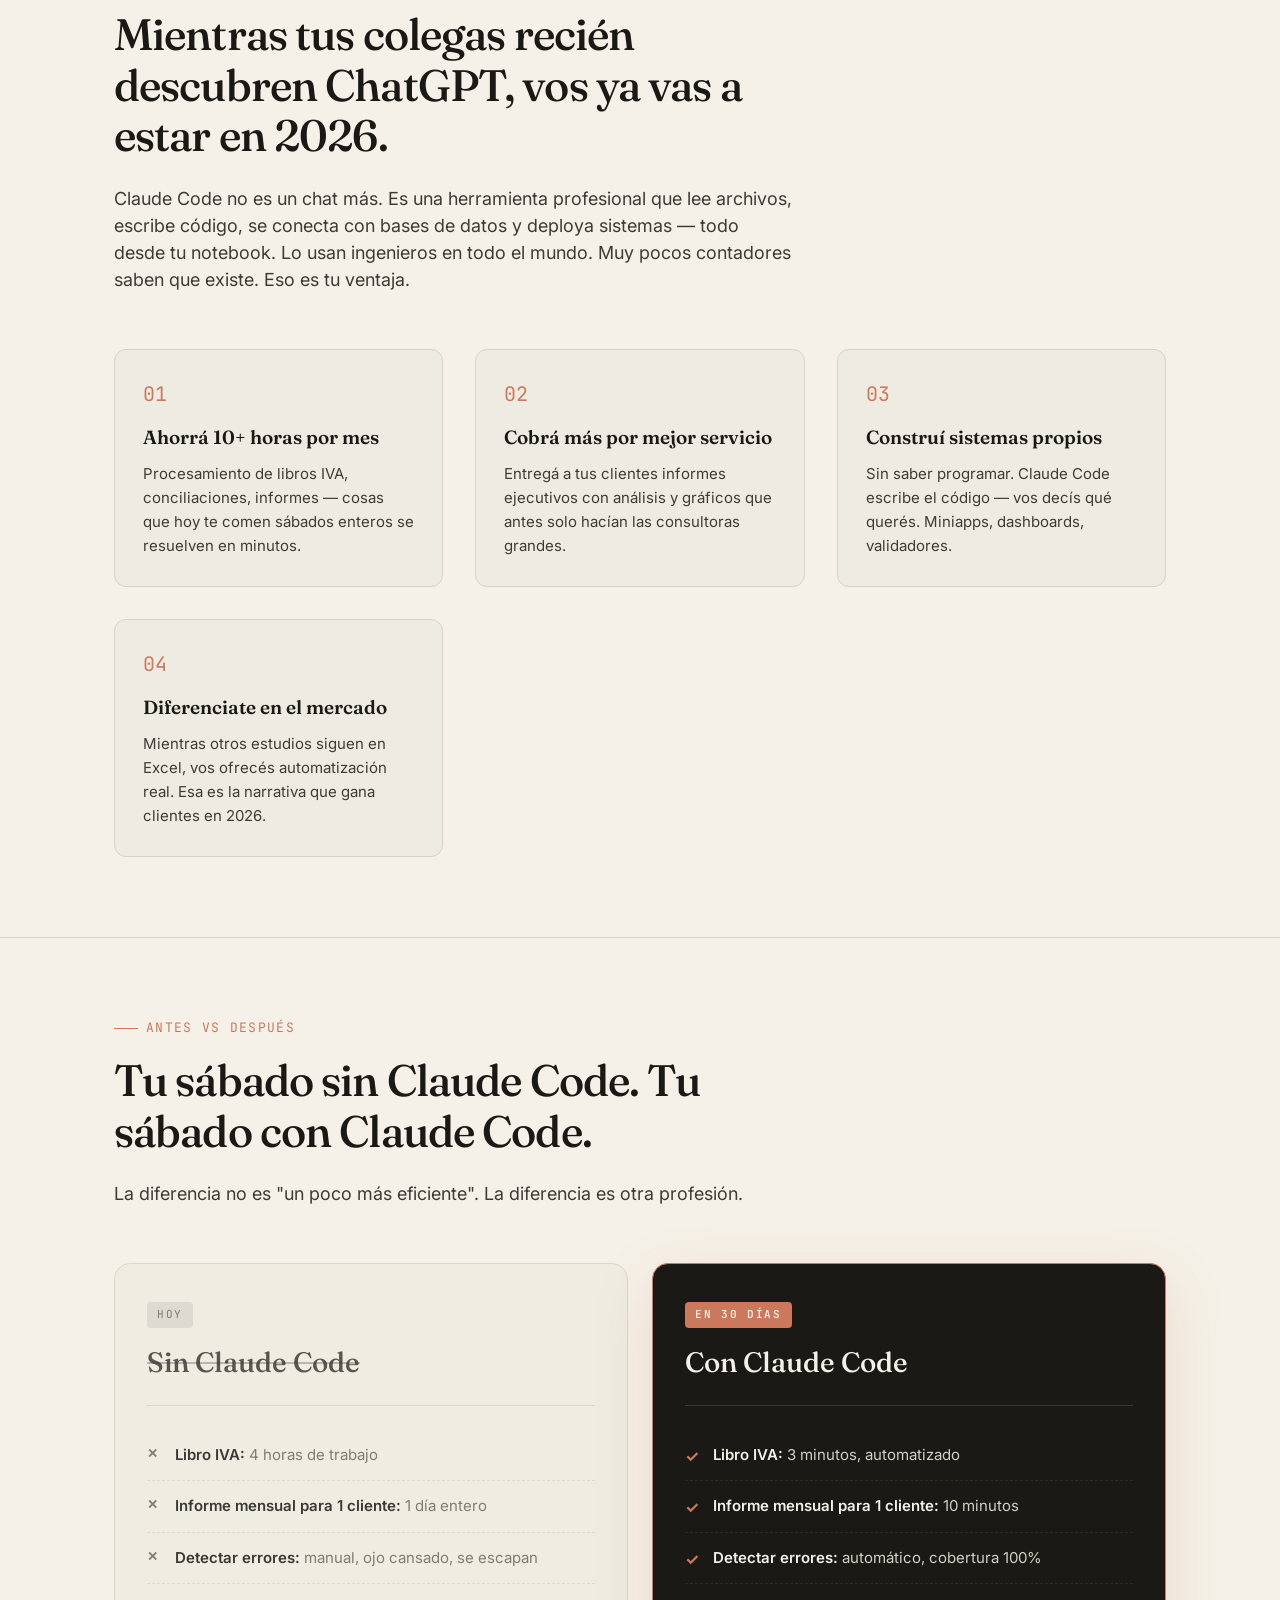
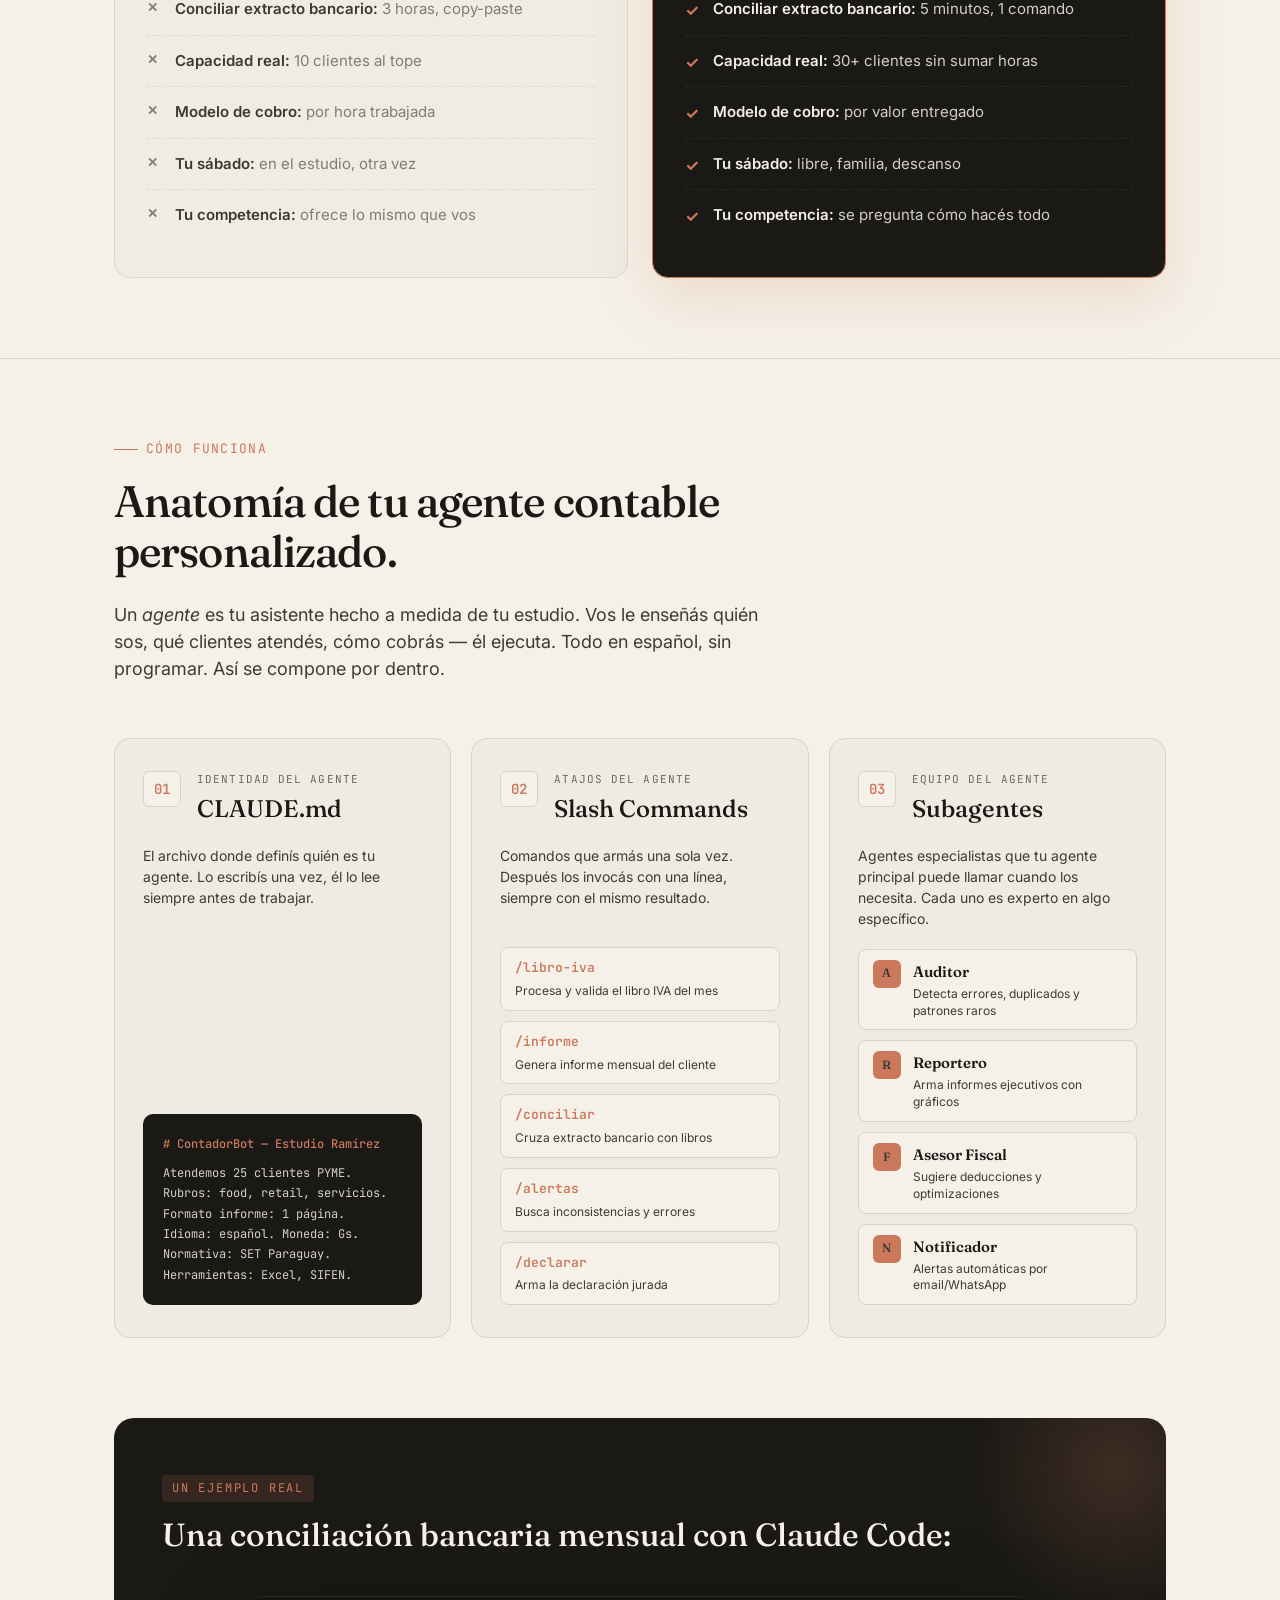
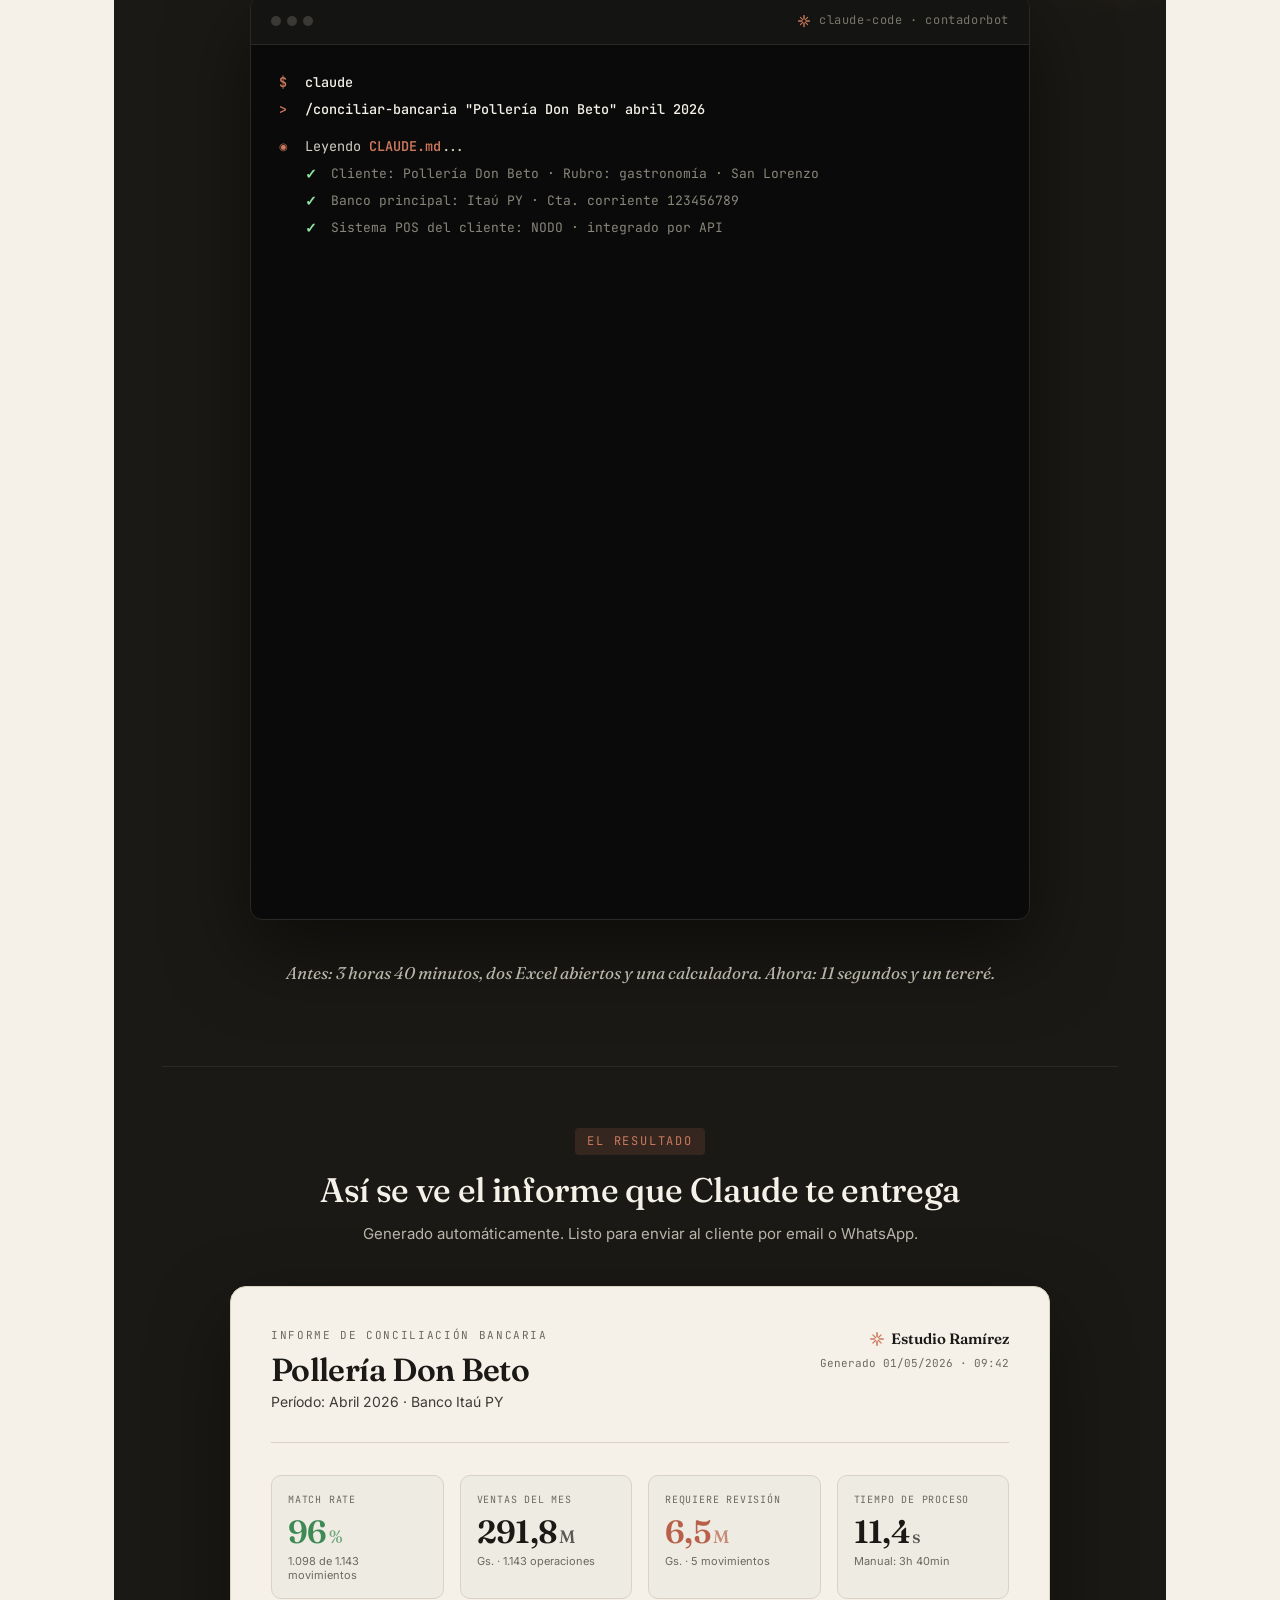
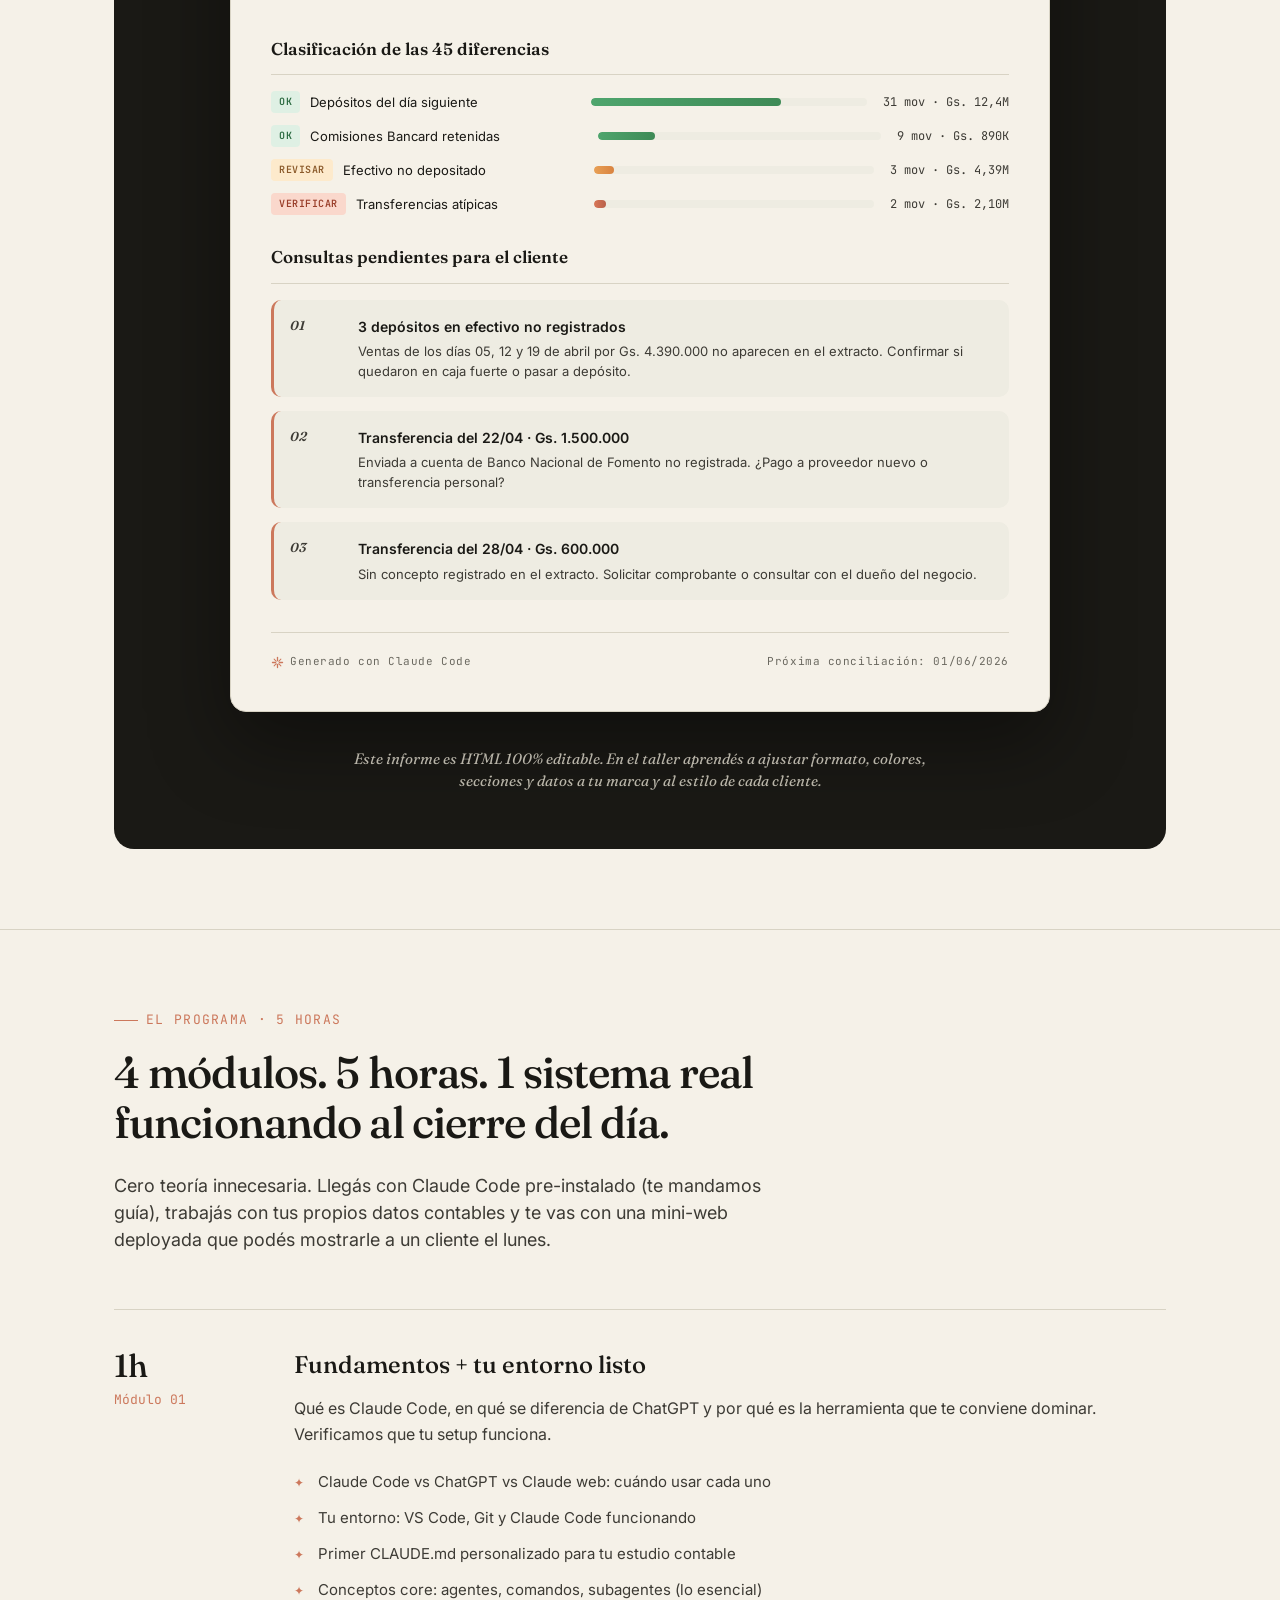
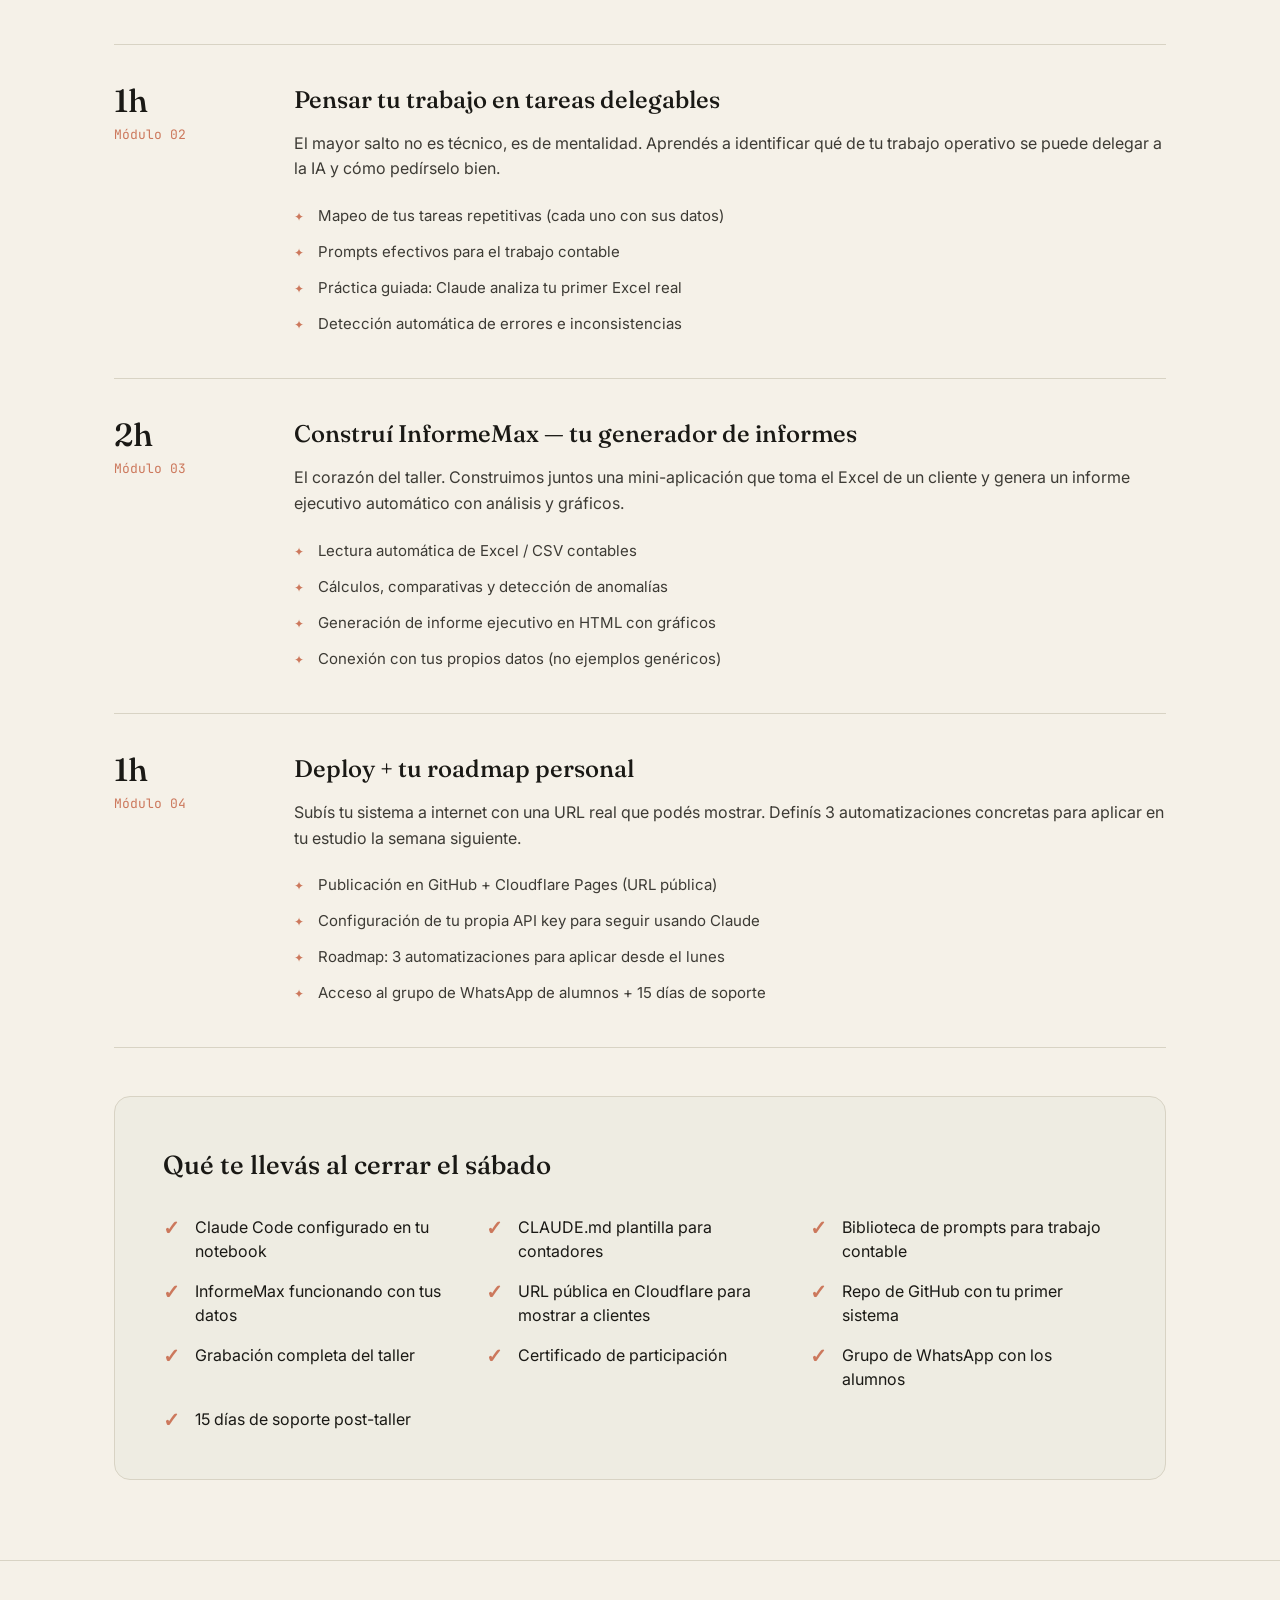
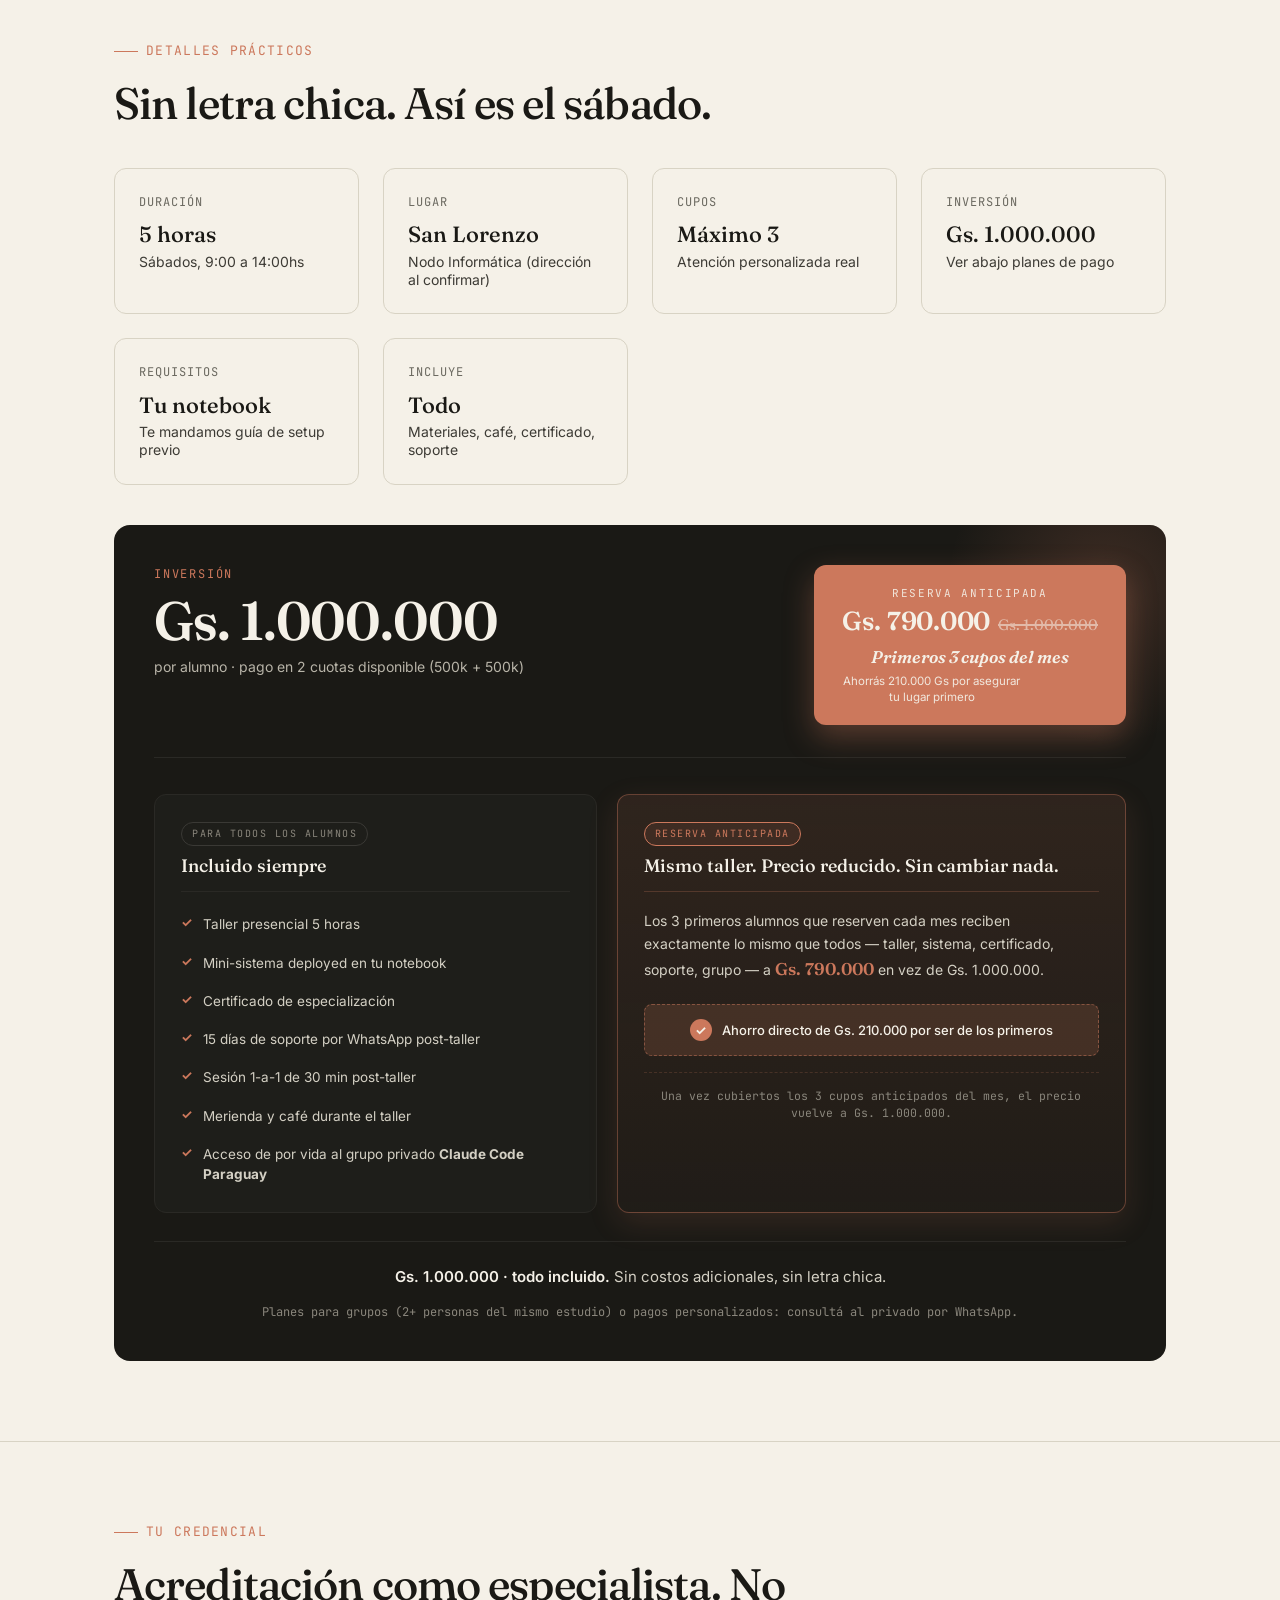
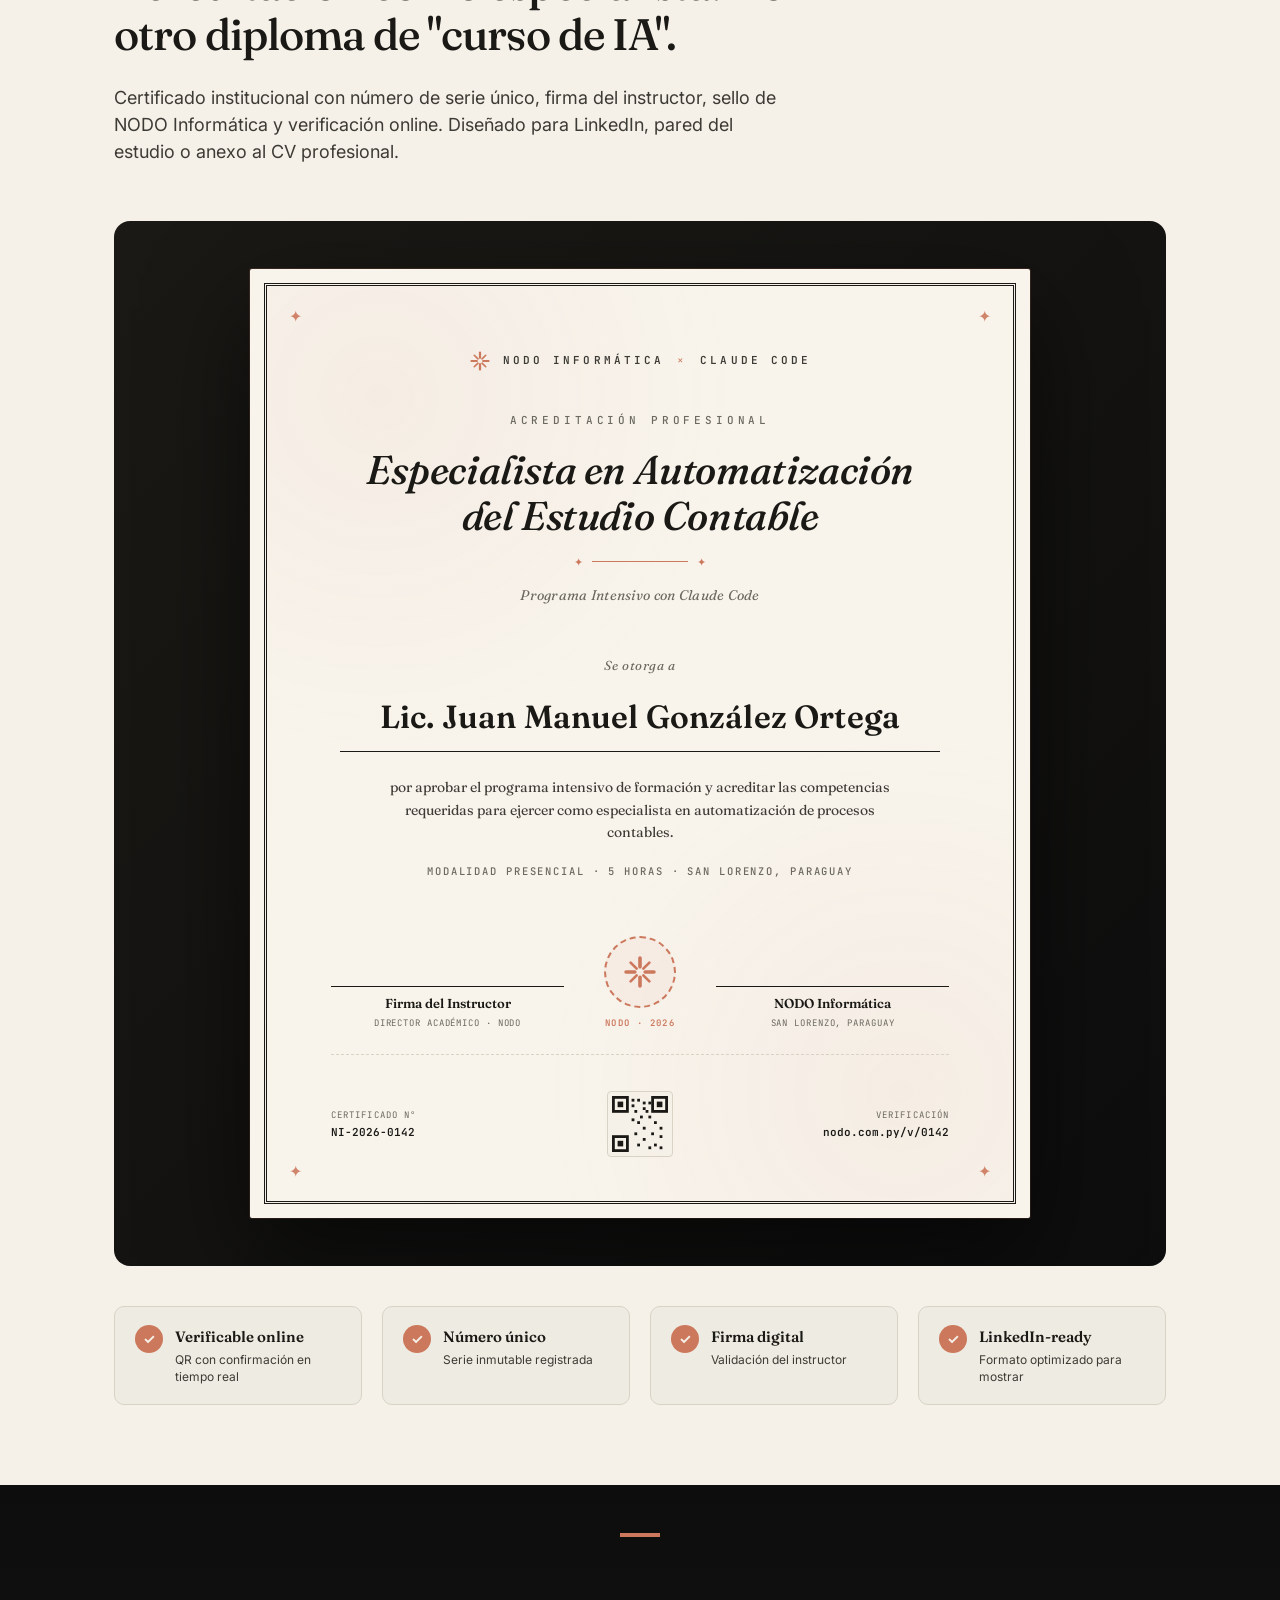
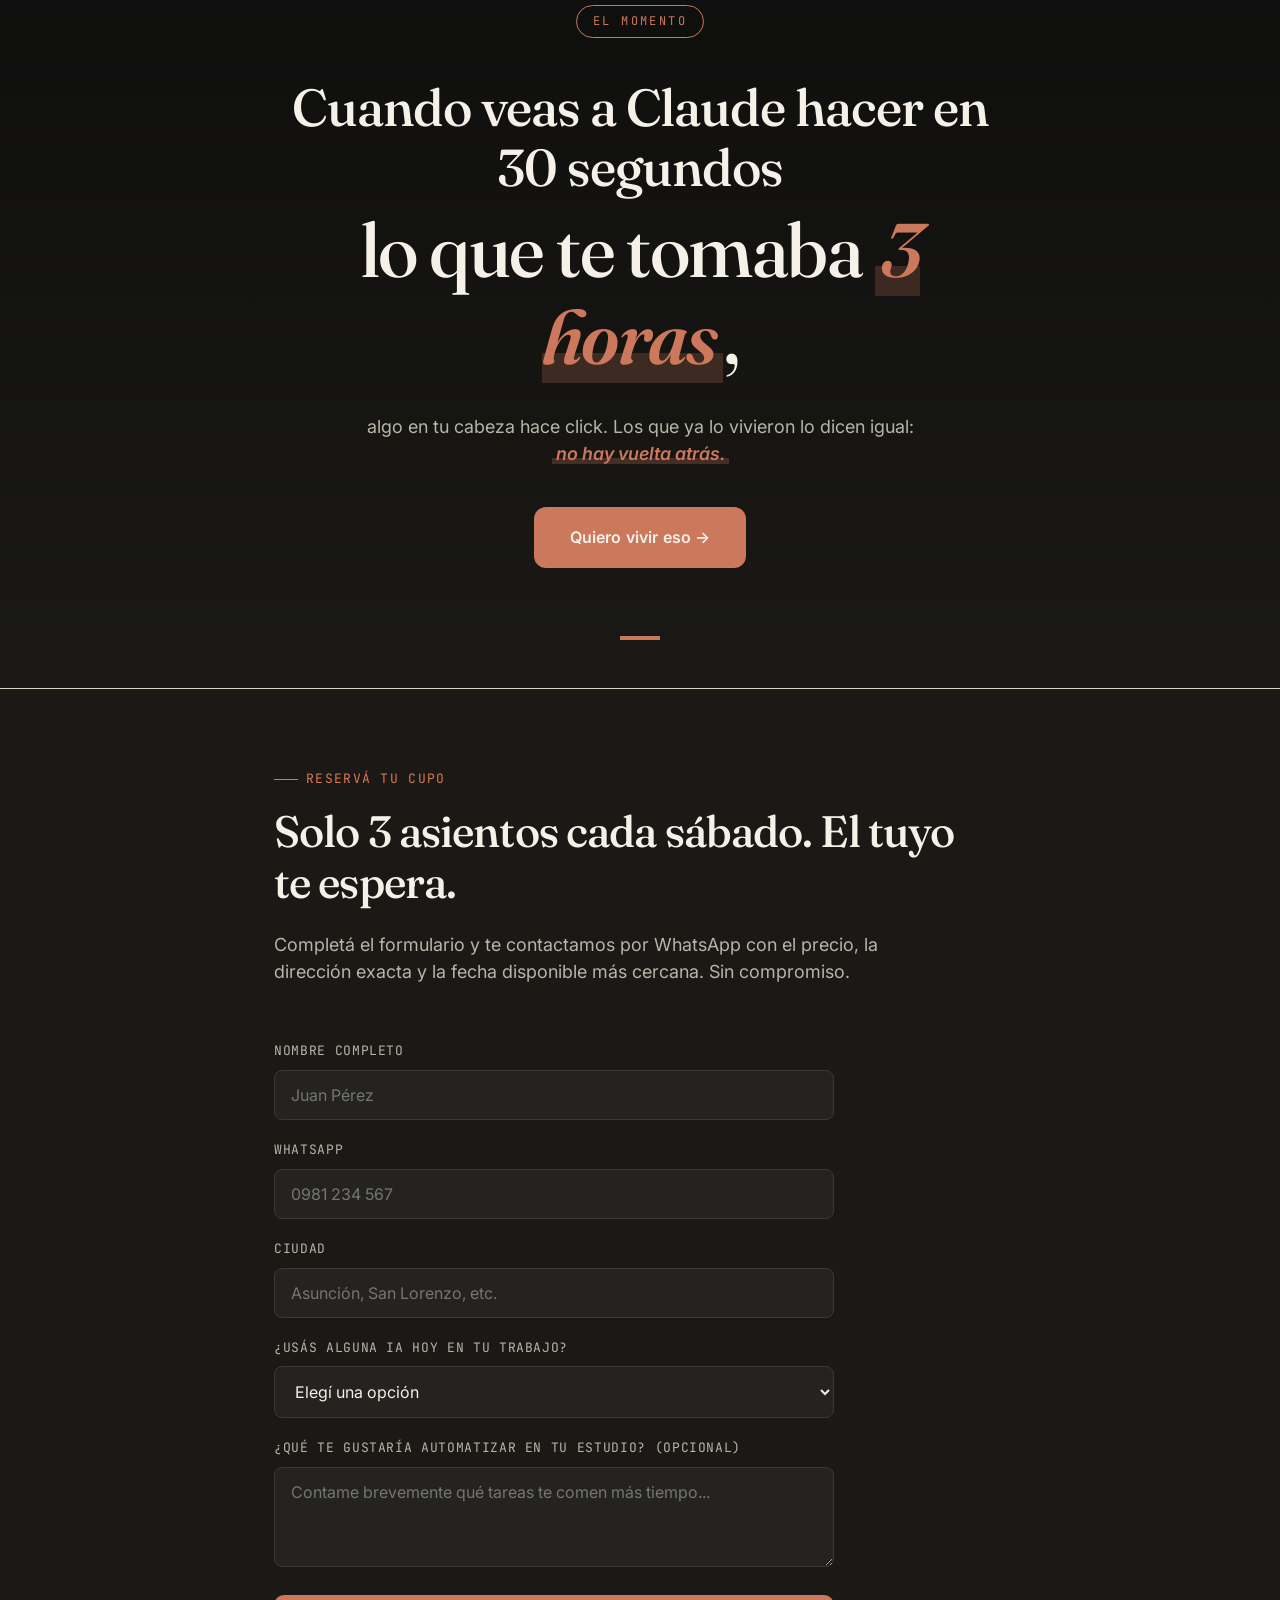
==== commit 6651d859: "Swap expert initials for real photos + optimize to 400x400 Added real photos of the three experts up" ====
--- a/public/claude-contadores/index.html
+++ b/public/claude-contadores/index.html
@@ -174,8 +174,7 @@
         <div class="experts-grid">
             <blockquote class="expert-card">
                 <div class="expert-avatar">
-                    <!-- Reemplazar por <img src="assets/bilinkis.jpg" alt="Santiago Bilinkis"> cuando tengas foto -->
-                    <span class="expert-initials">SB</span>
+                    <img src="assets/bilinkis.jpg" alt="Santiago Bilinkis" loading="lazy">
                 </div>
                 <div class="expert-mark">"</div>
                 <p class="expert-text">
@@ -189,8 +188,7 @@
 
             <blockquote class="expert-card">
                 <div class="expert-avatar">
-                    <!-- Reemplazar por <img src="assets/casares.jpg" alt="Wenceslao Casares"> cuando tengas foto -->
-                    <span class="expert-initials">WC</span>
+                    <img src="assets/casares.jpg" alt="Wenceslao Casares" loading="lazy">
                 </div>
                 <div class="expert-mark">"</div>
                 <p class="expert-text">
@@ -204,8 +202,7 @@
 
             <blockquote class="expert-card">
                 <div class="expert-avatar">
-                    <!-- Reemplazar por <img src="assets/amodei.jpg" alt="Dario Amodei"> cuando tengas foto -->
-                    <span class="expert-initials">DA</span>
+                    <img src="assets/amodei.jpg" alt="Dario Amodei" loading="lazy">
                 </div>
                 <div class="expert-mark">"</div>
                 <p class="expert-text">
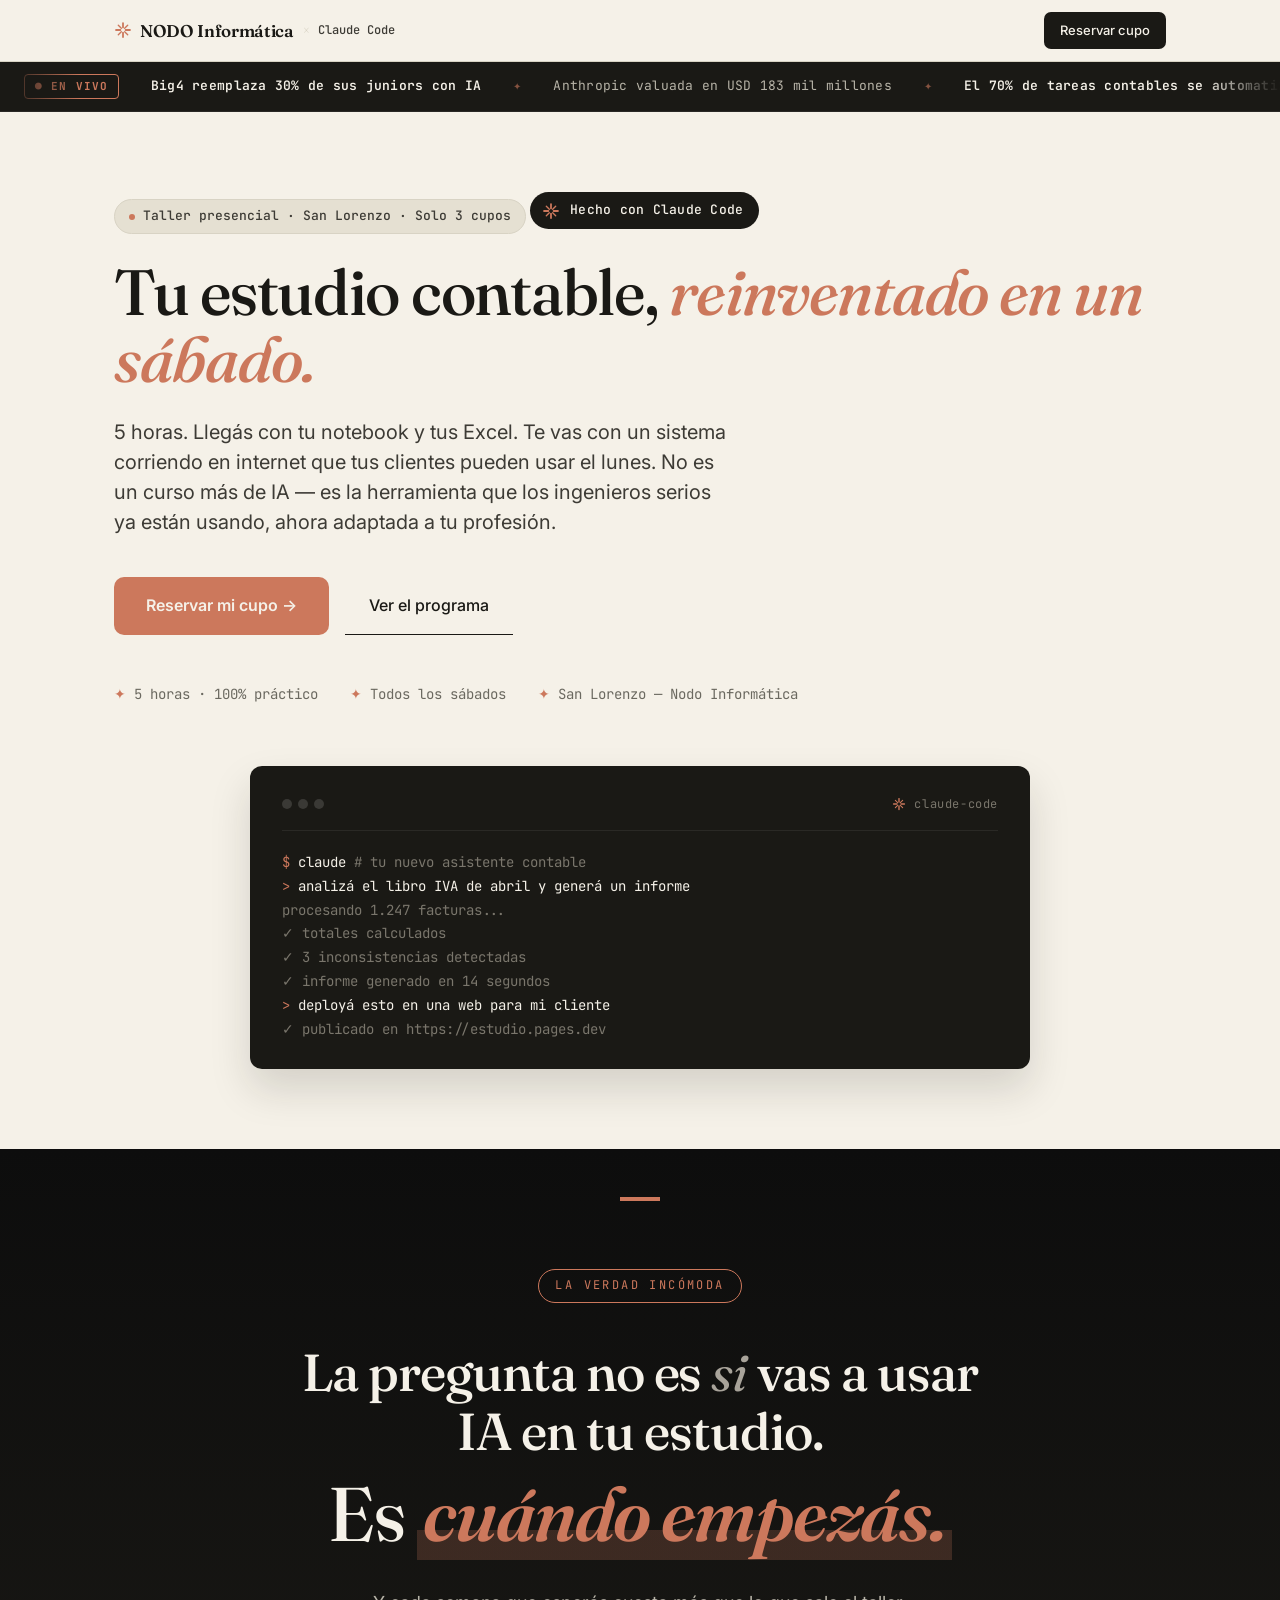
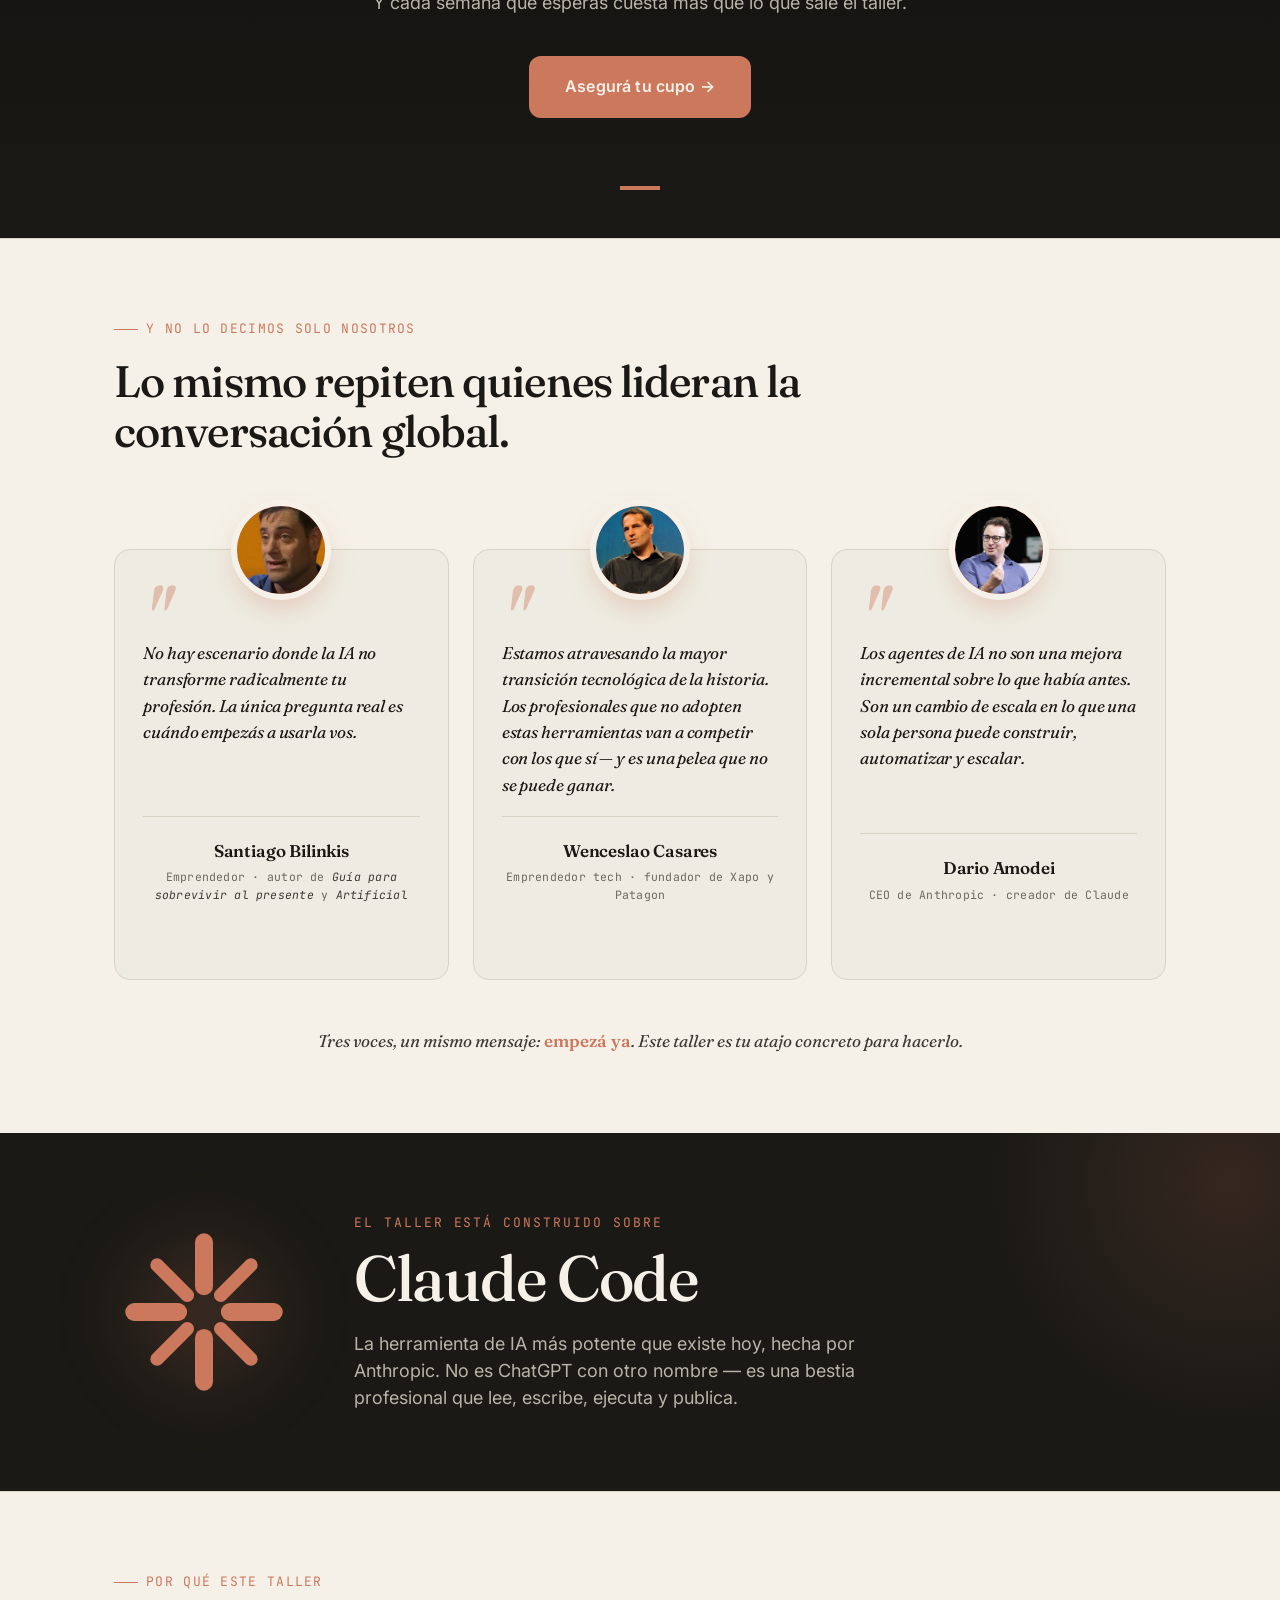
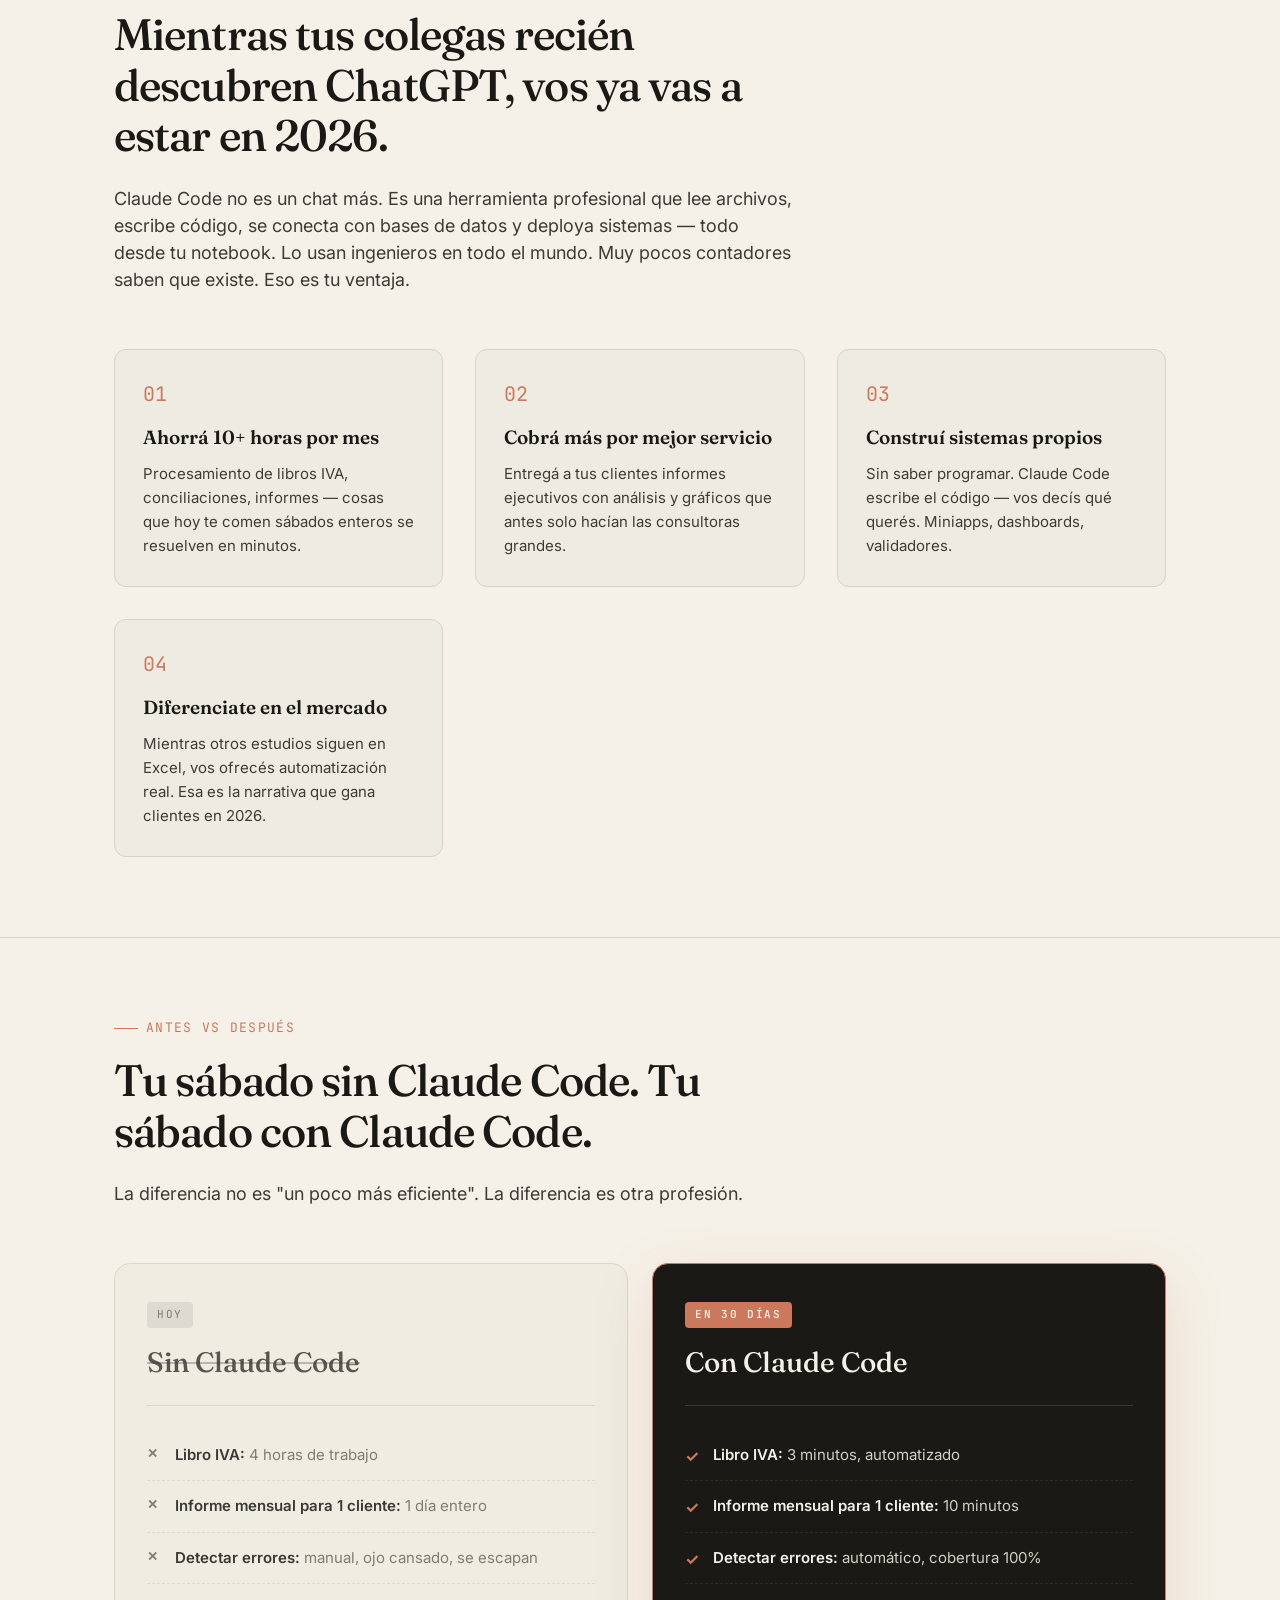
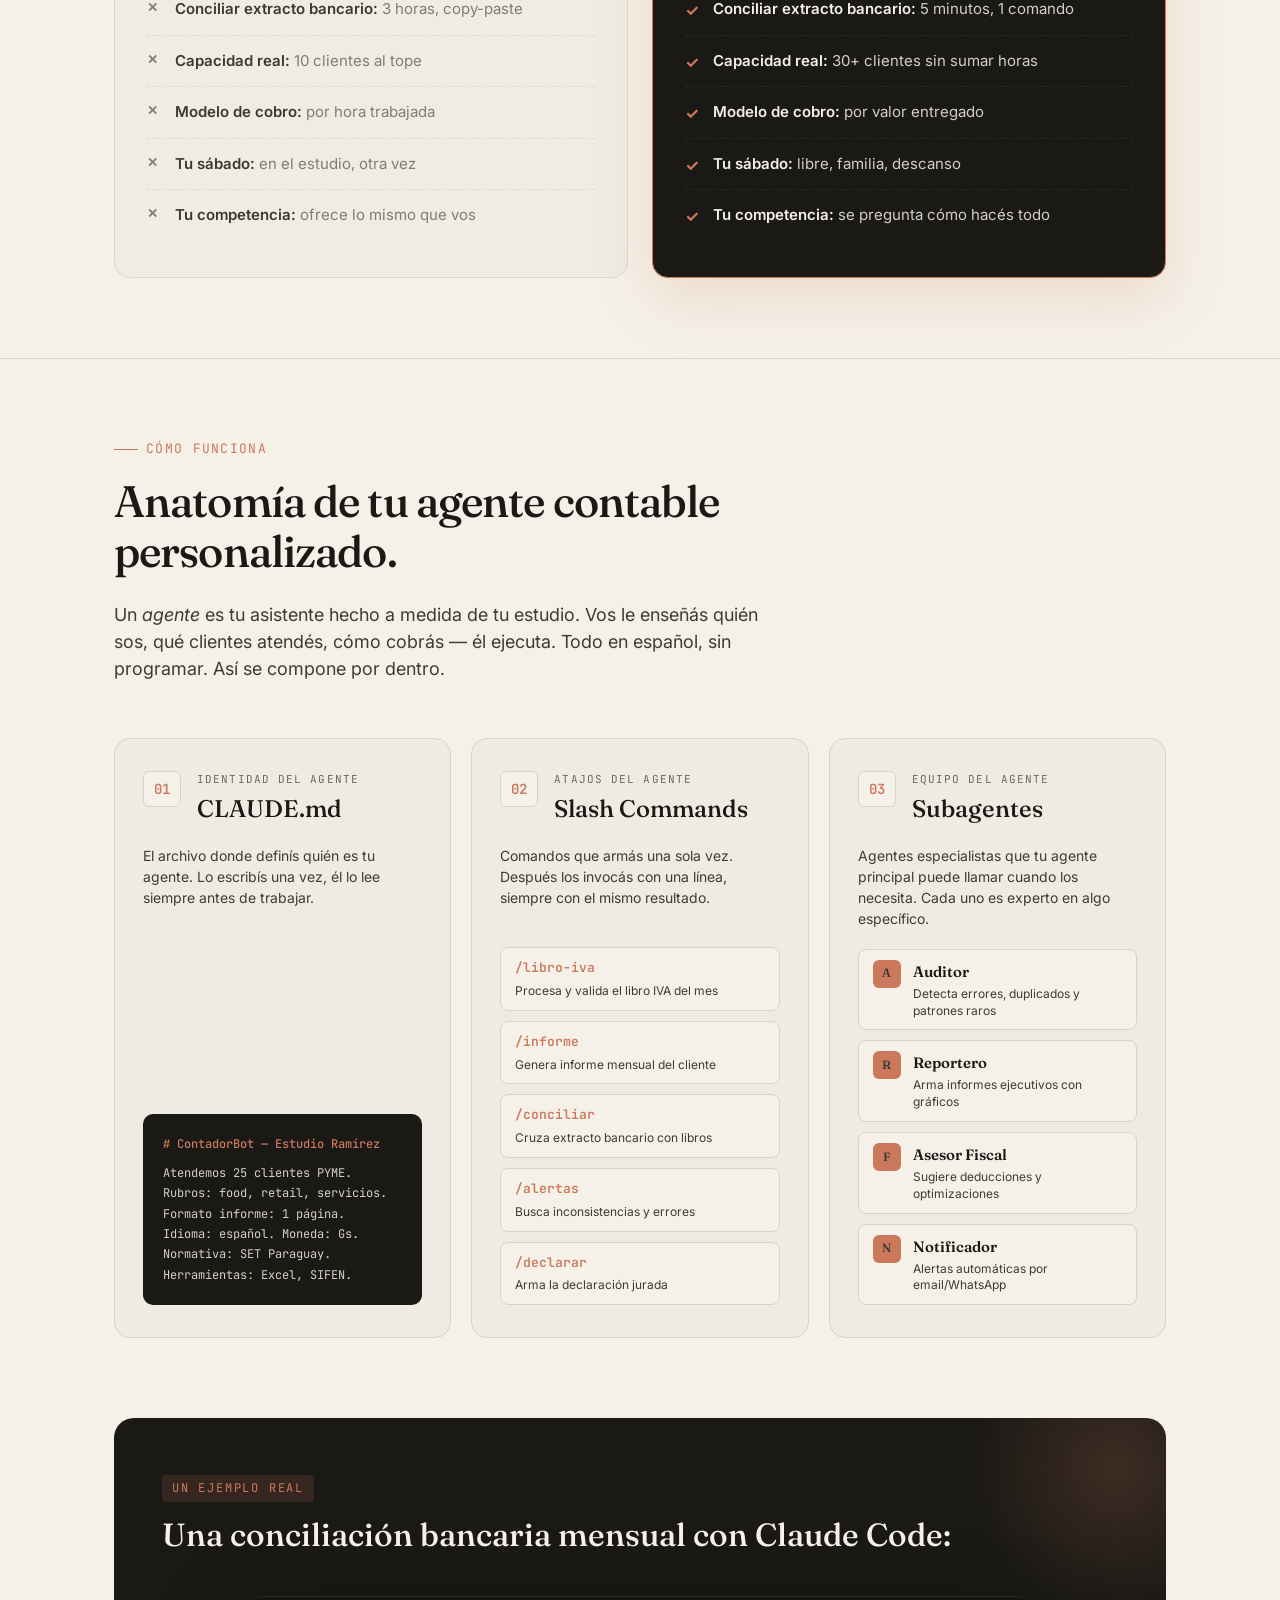
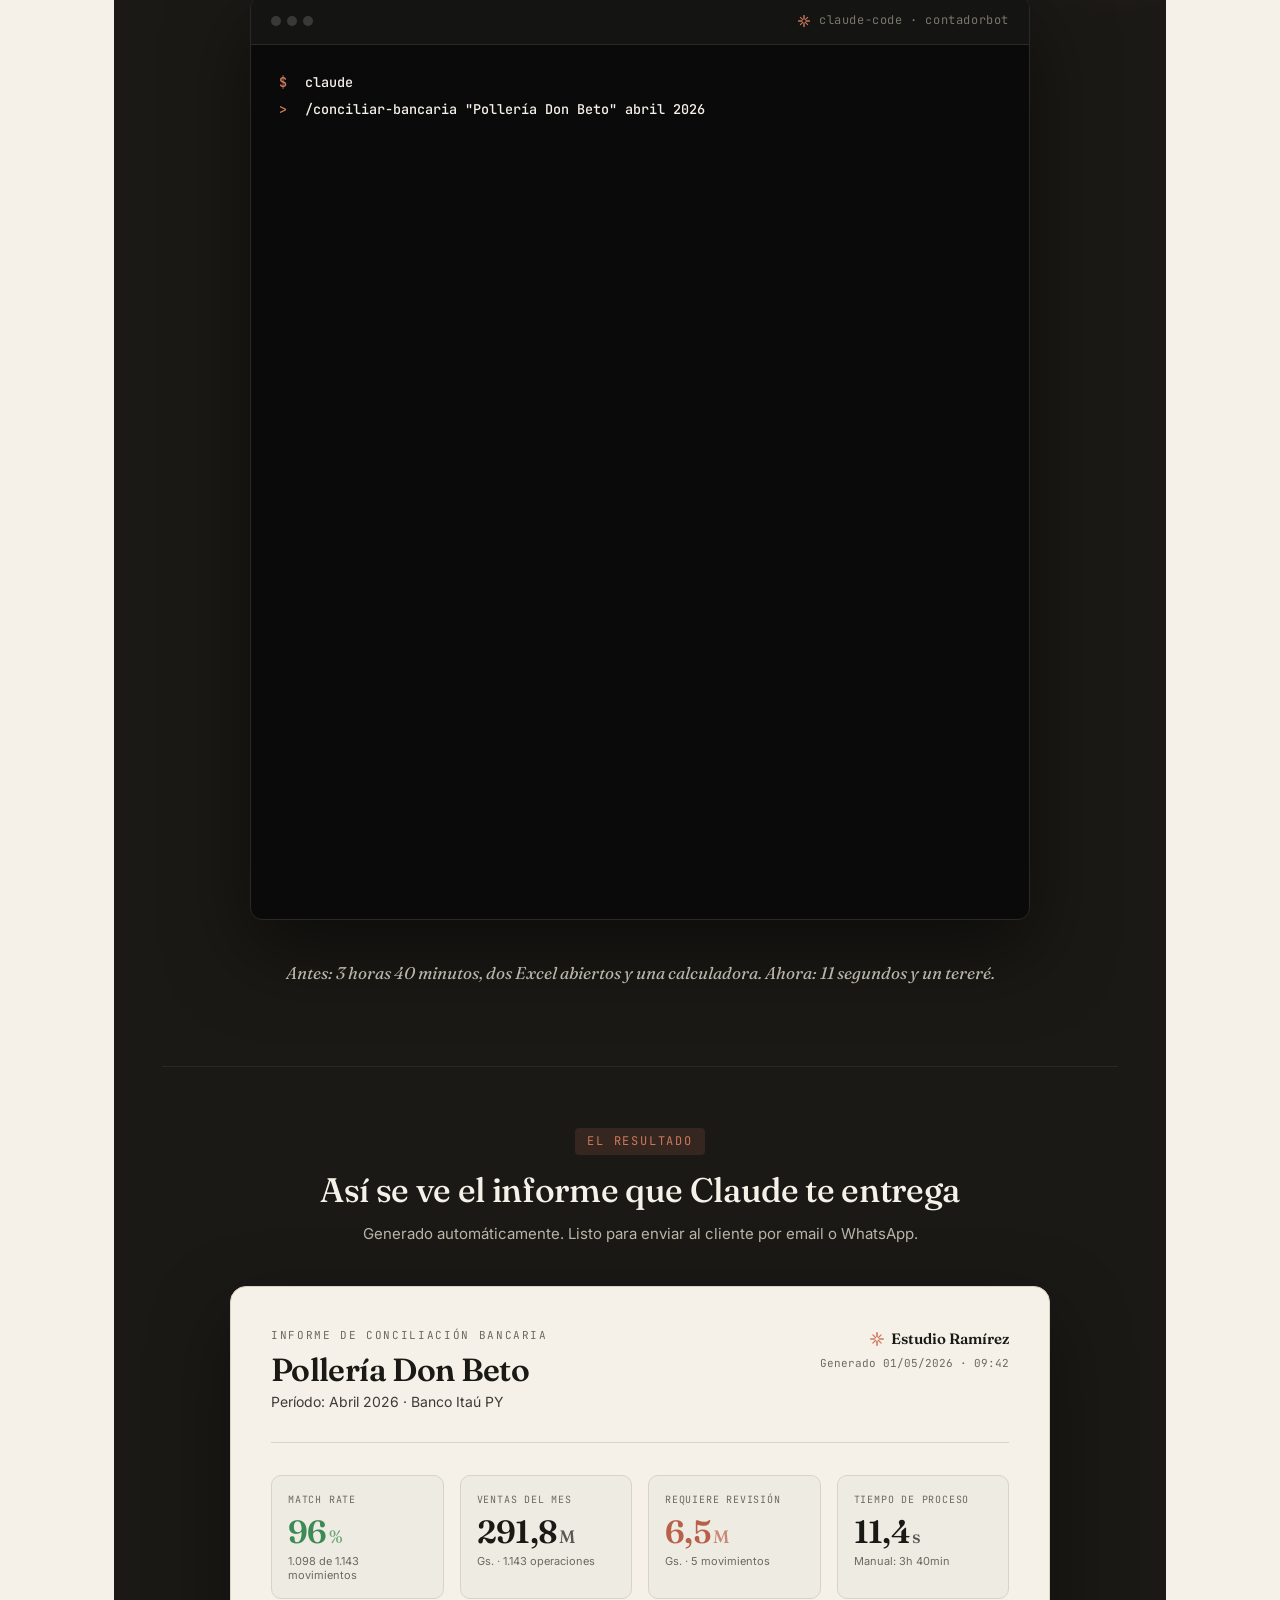
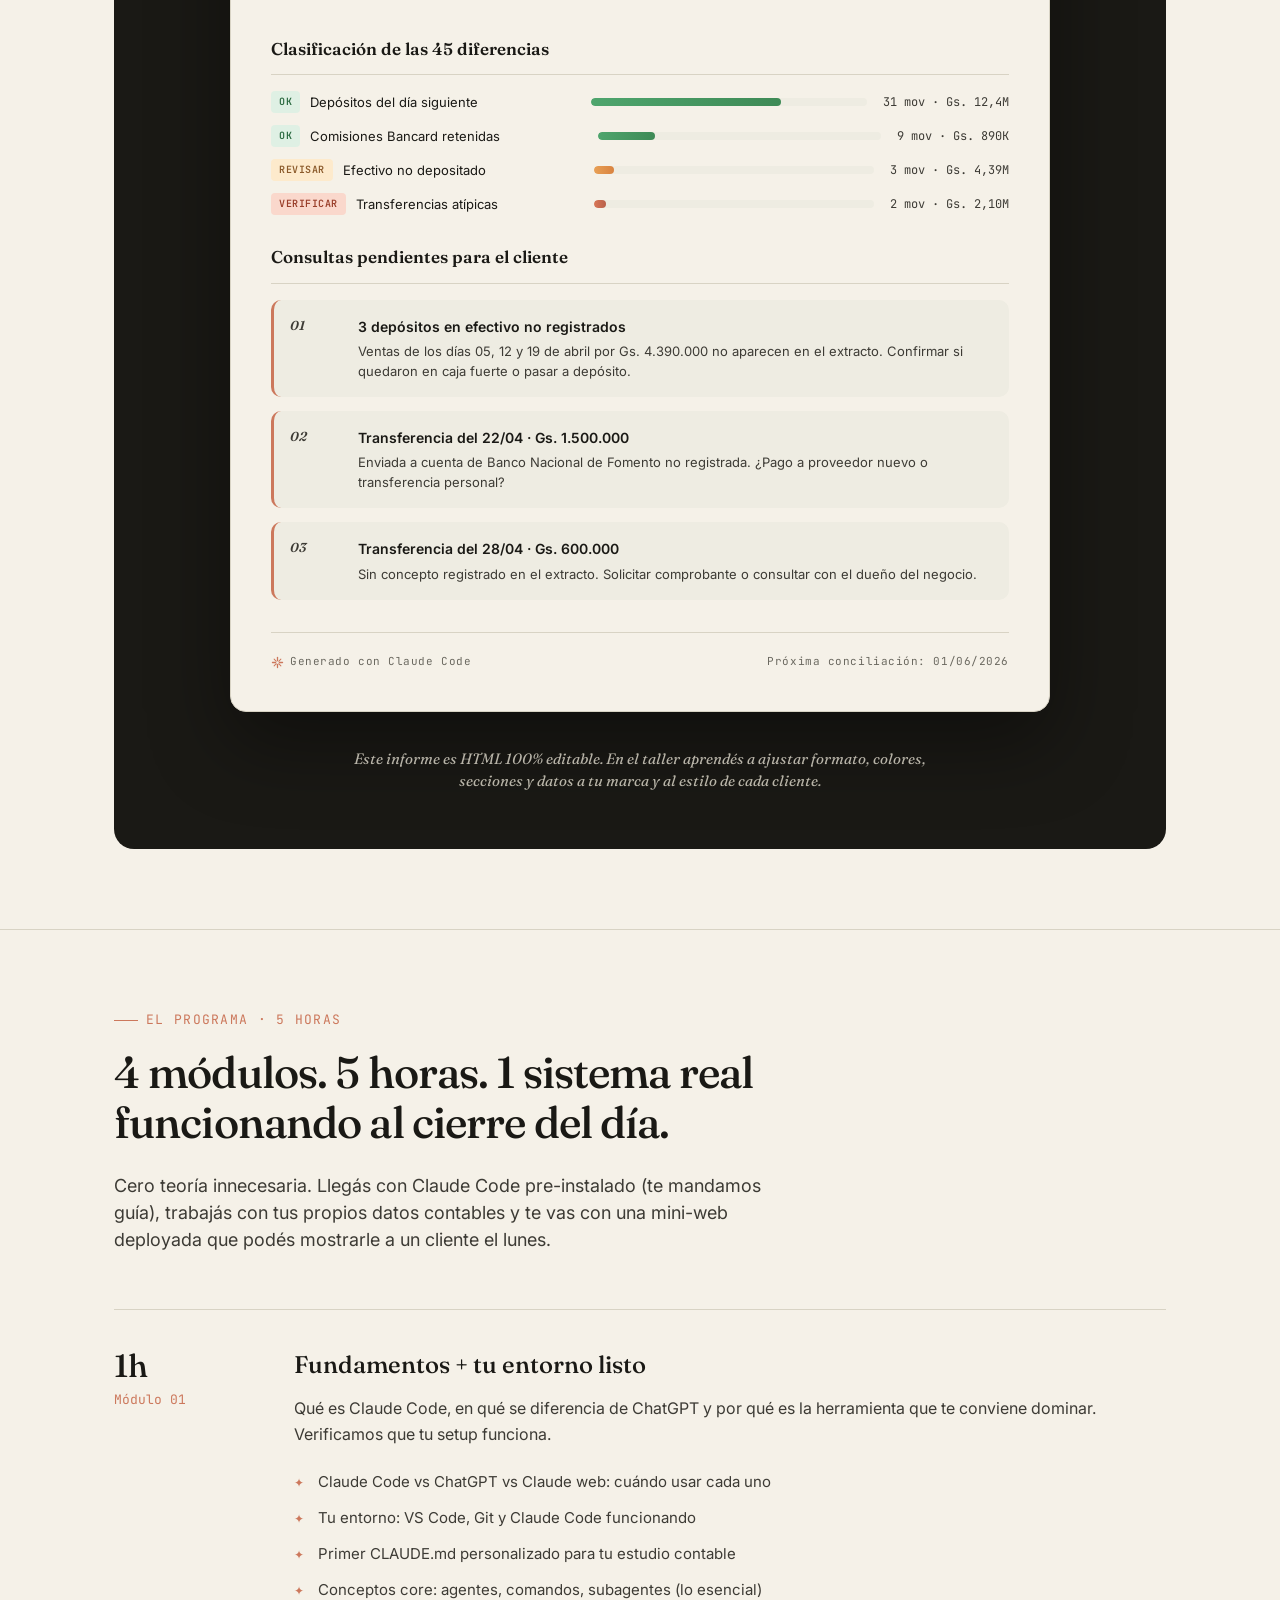
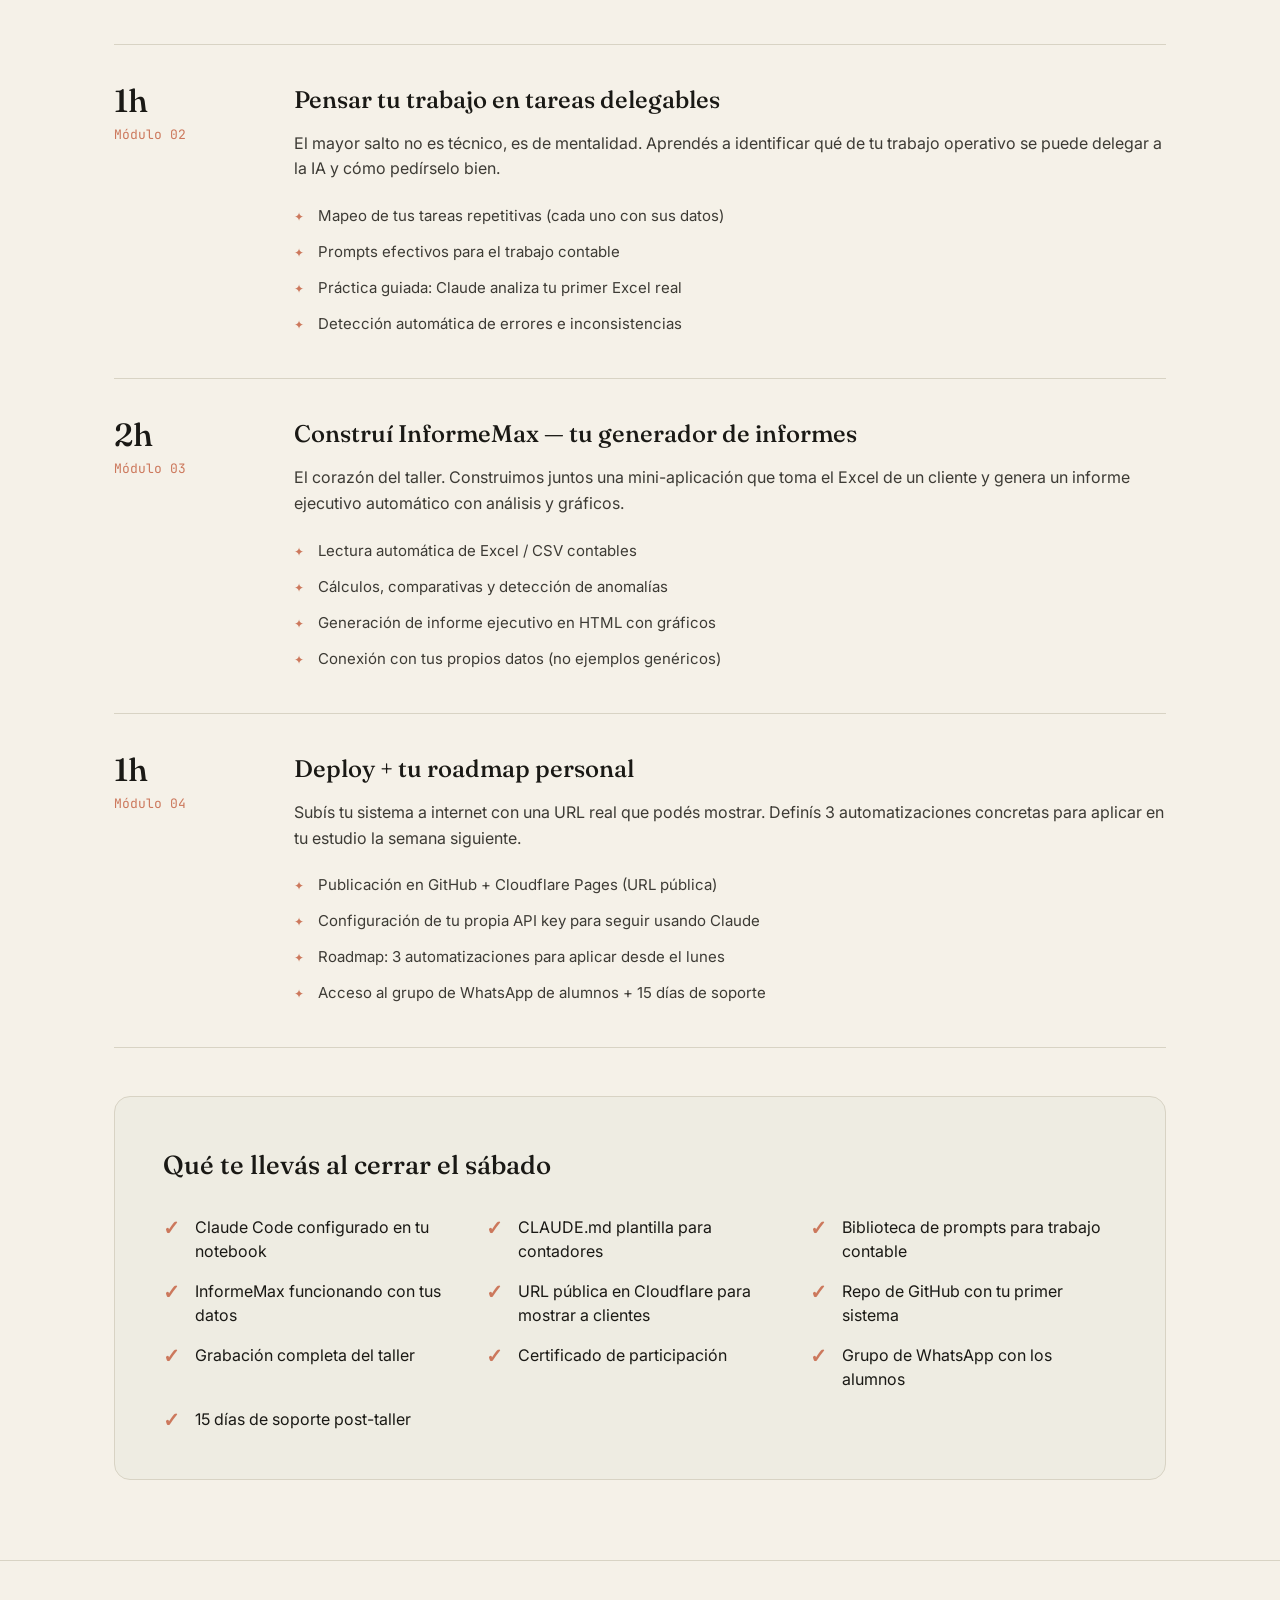
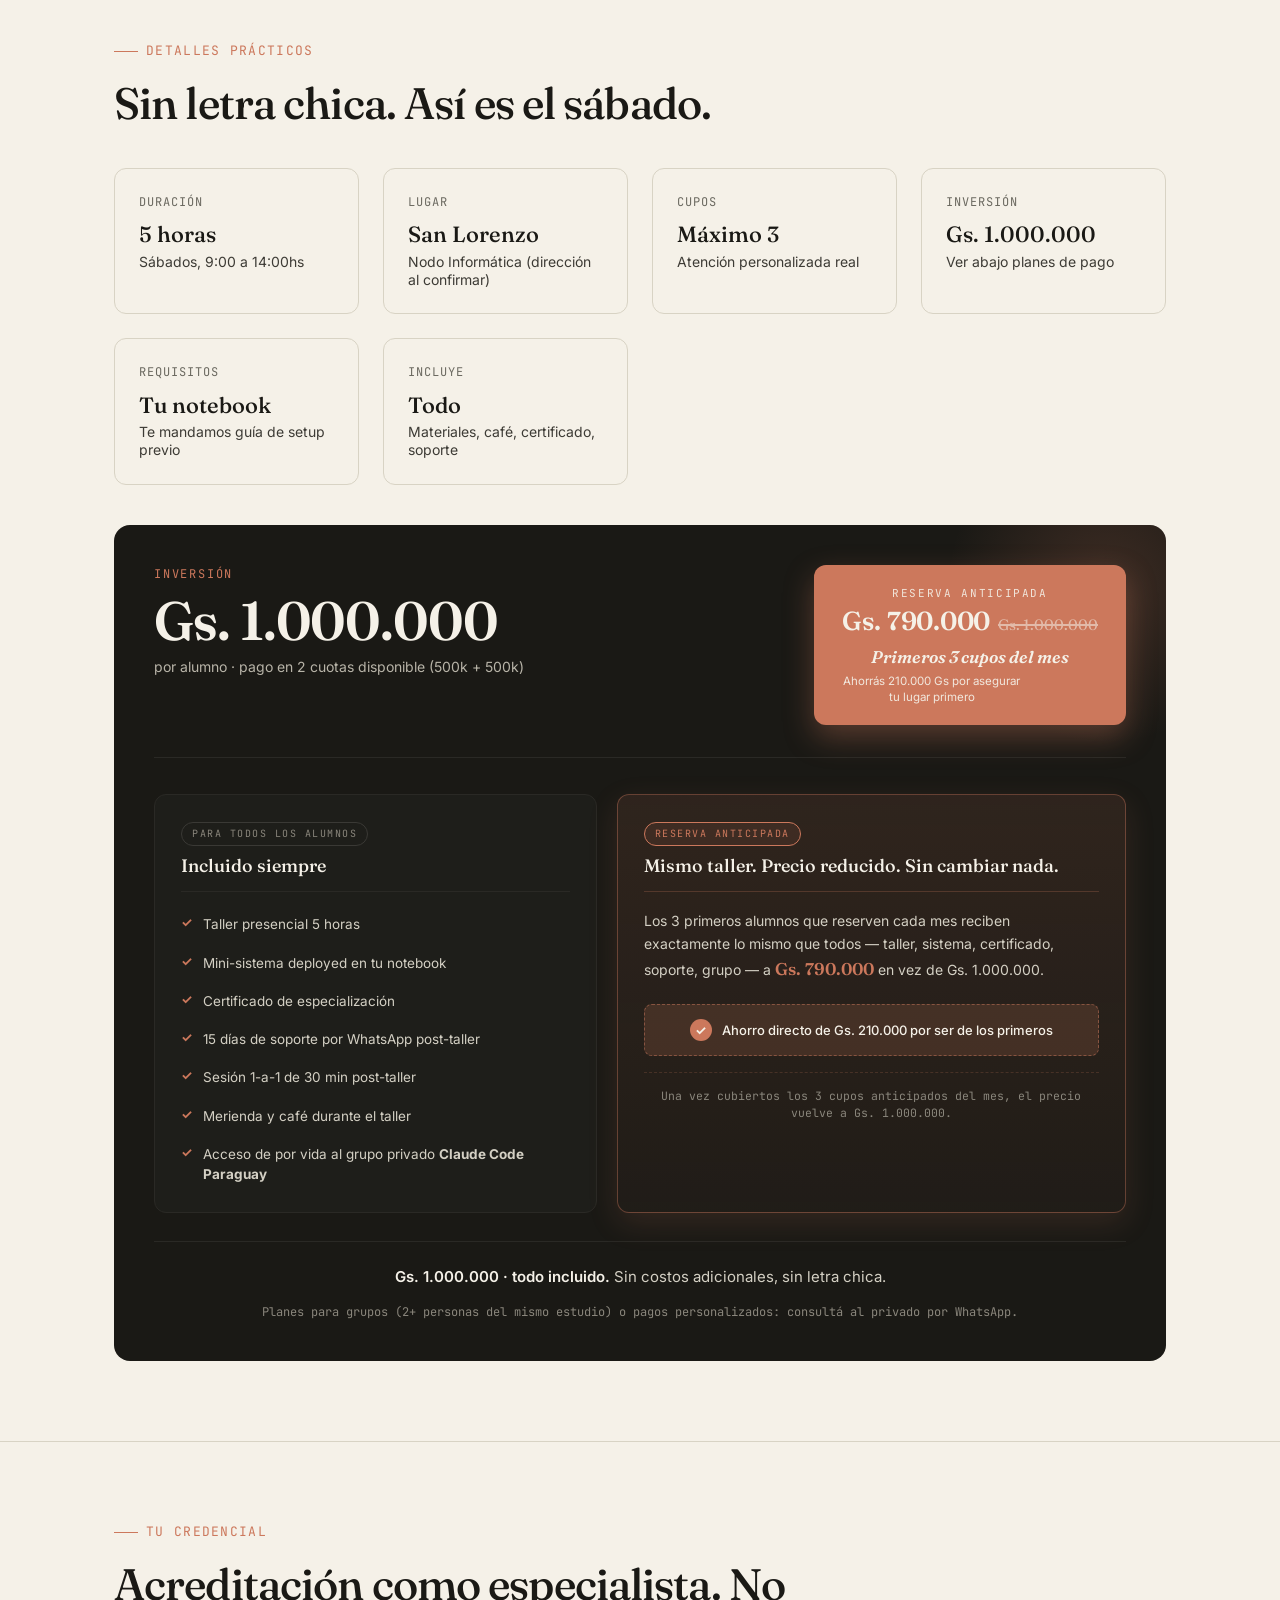
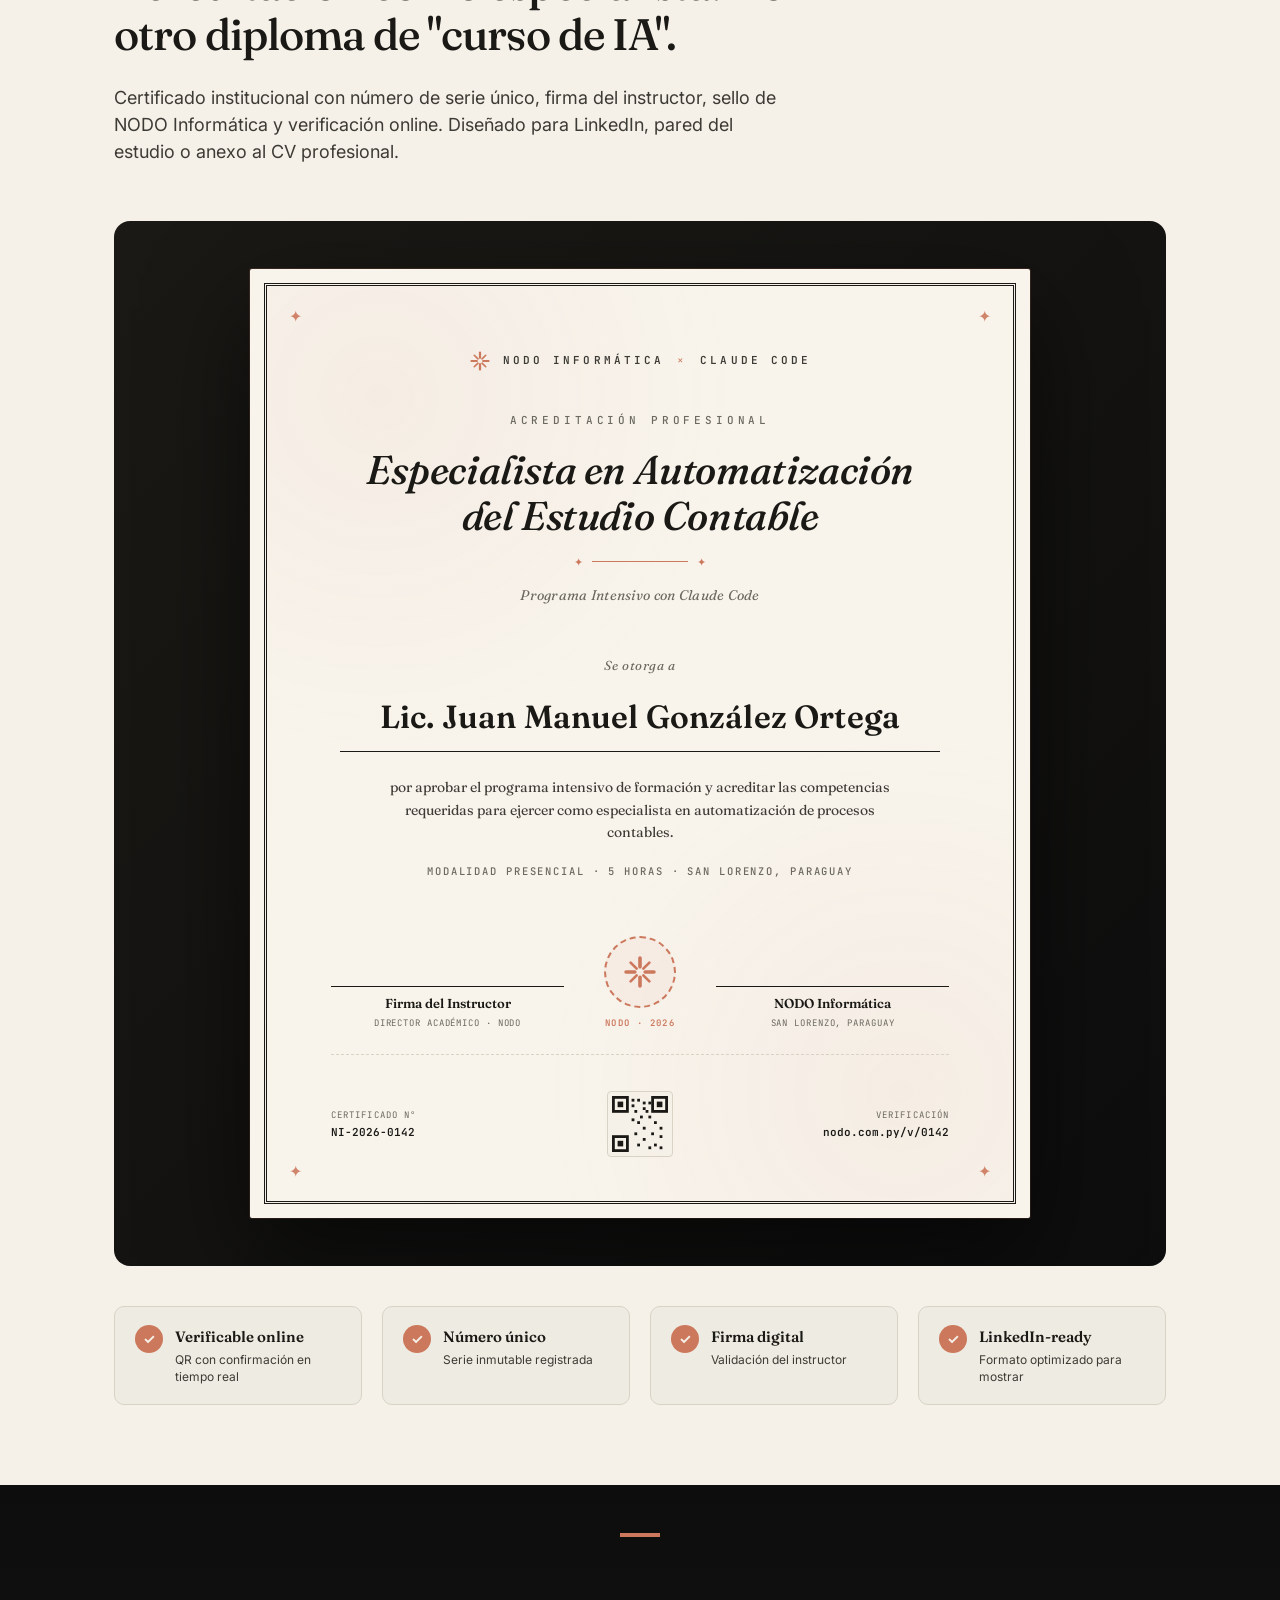
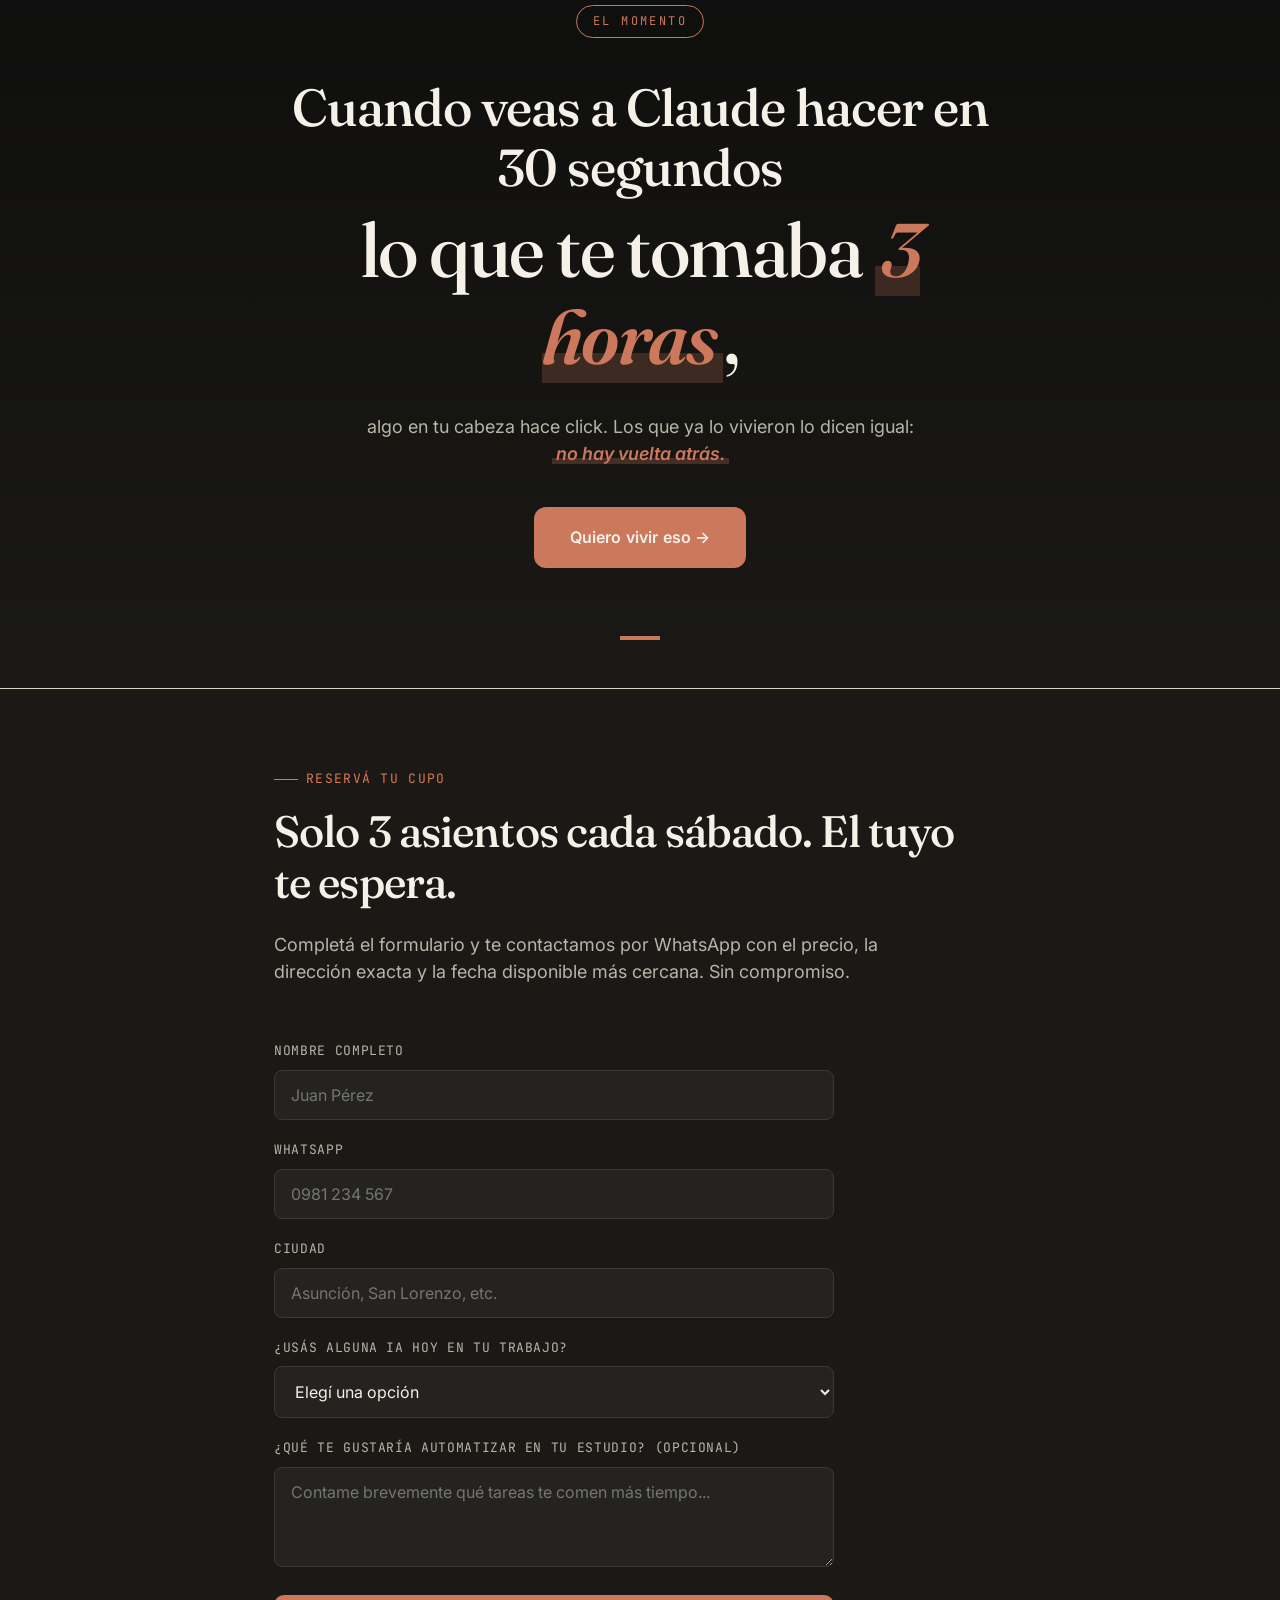
==== commit e9a74d20: "Add Wikimedia Commons attribution line in footer for Bilinkis photo Creative Commons licenses requir" ====
--- a/public/claude-contadores/index.html
+++ b/public/claude-contadores/index.html
@@ -1035,6 +1035,9 @@
         <p style="margin-top: 16px; font-size: 12px; color: var(--ink-muted);">
             Claude Code es una marca de Anthropic. Este taller no está afiliado oficialmente con Anthropic.
         </p>
+        <p style="margin-top: 6px; font-size: 11px; color: var(--ink-muted); line-height: 1.5;">
+            Foto de Santiago Bilinkis: <a href="https://commons.wikimedia.org/wiki/File:Santiago_Bilinkis.jpg" target="_blank" rel="noopener">Wikimedia Commons</a> · Creative Commons.
+        </p>
     </div>
 </footer>
 
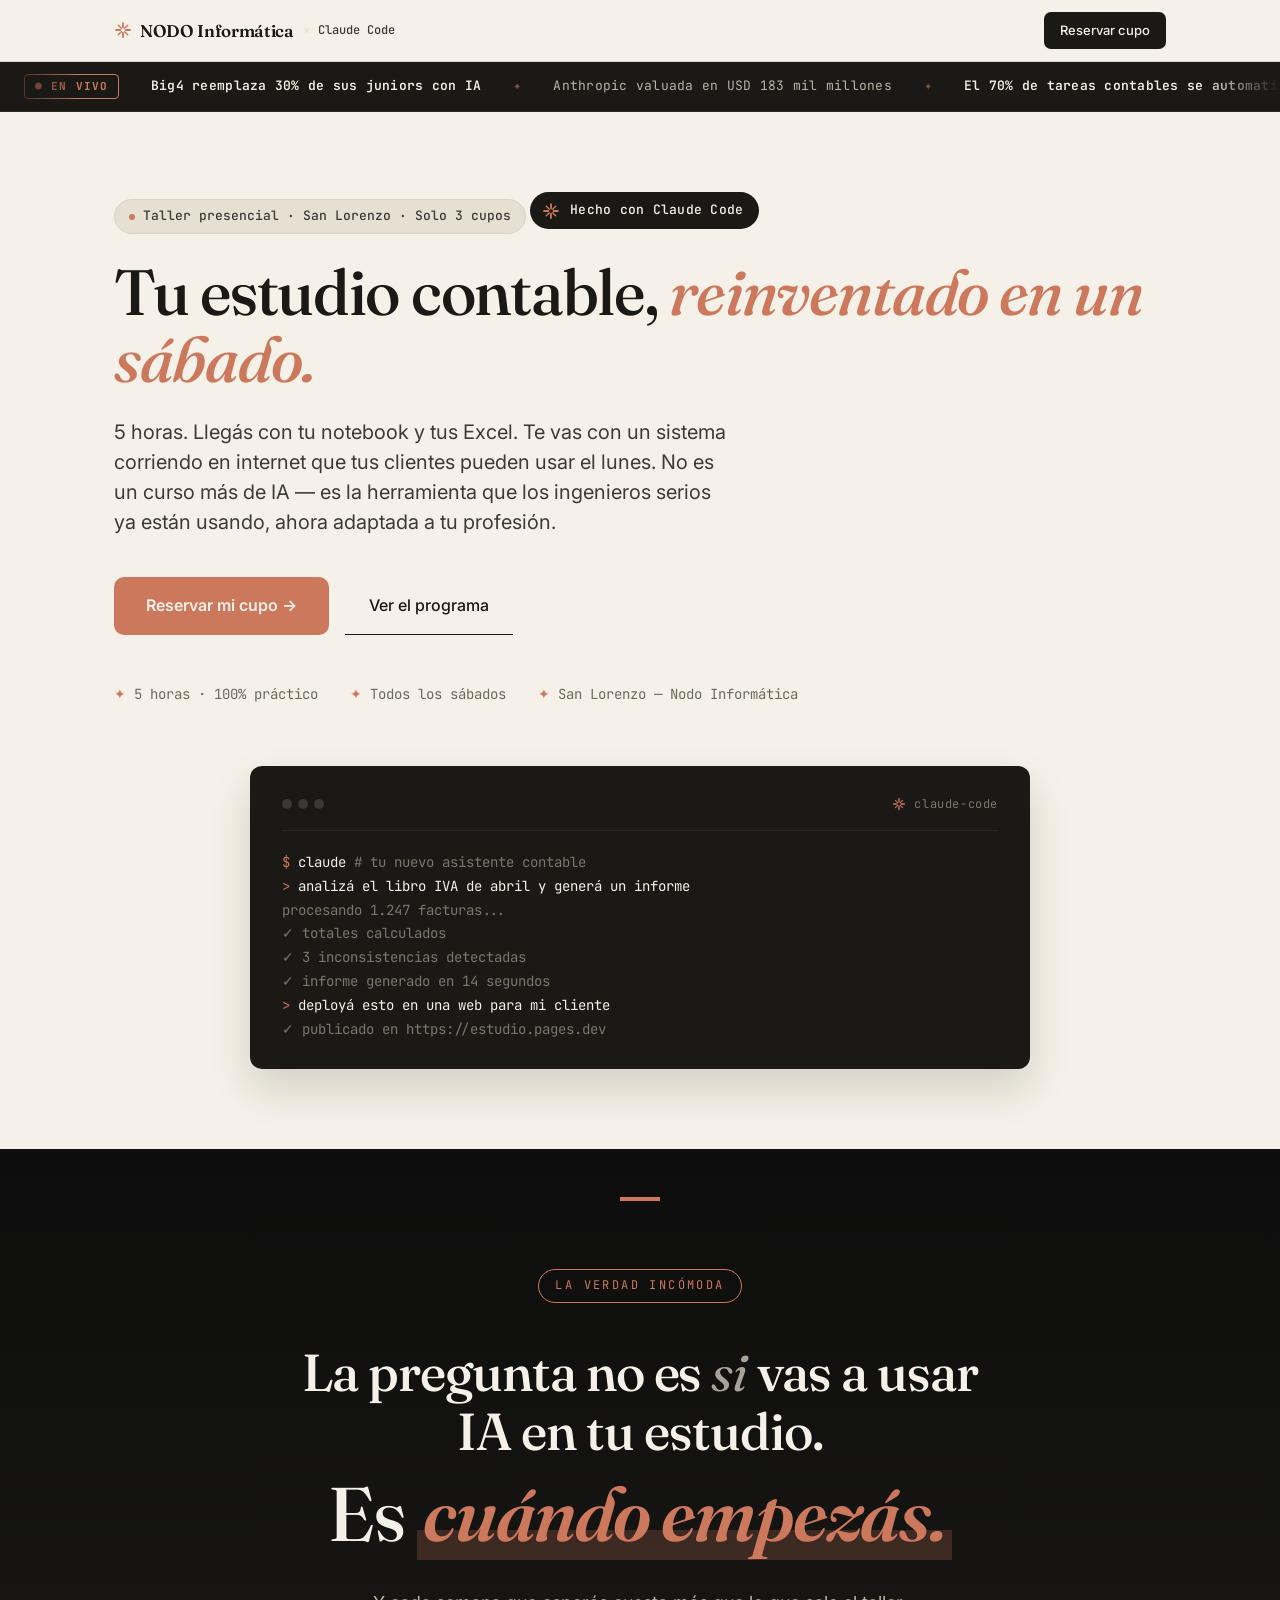
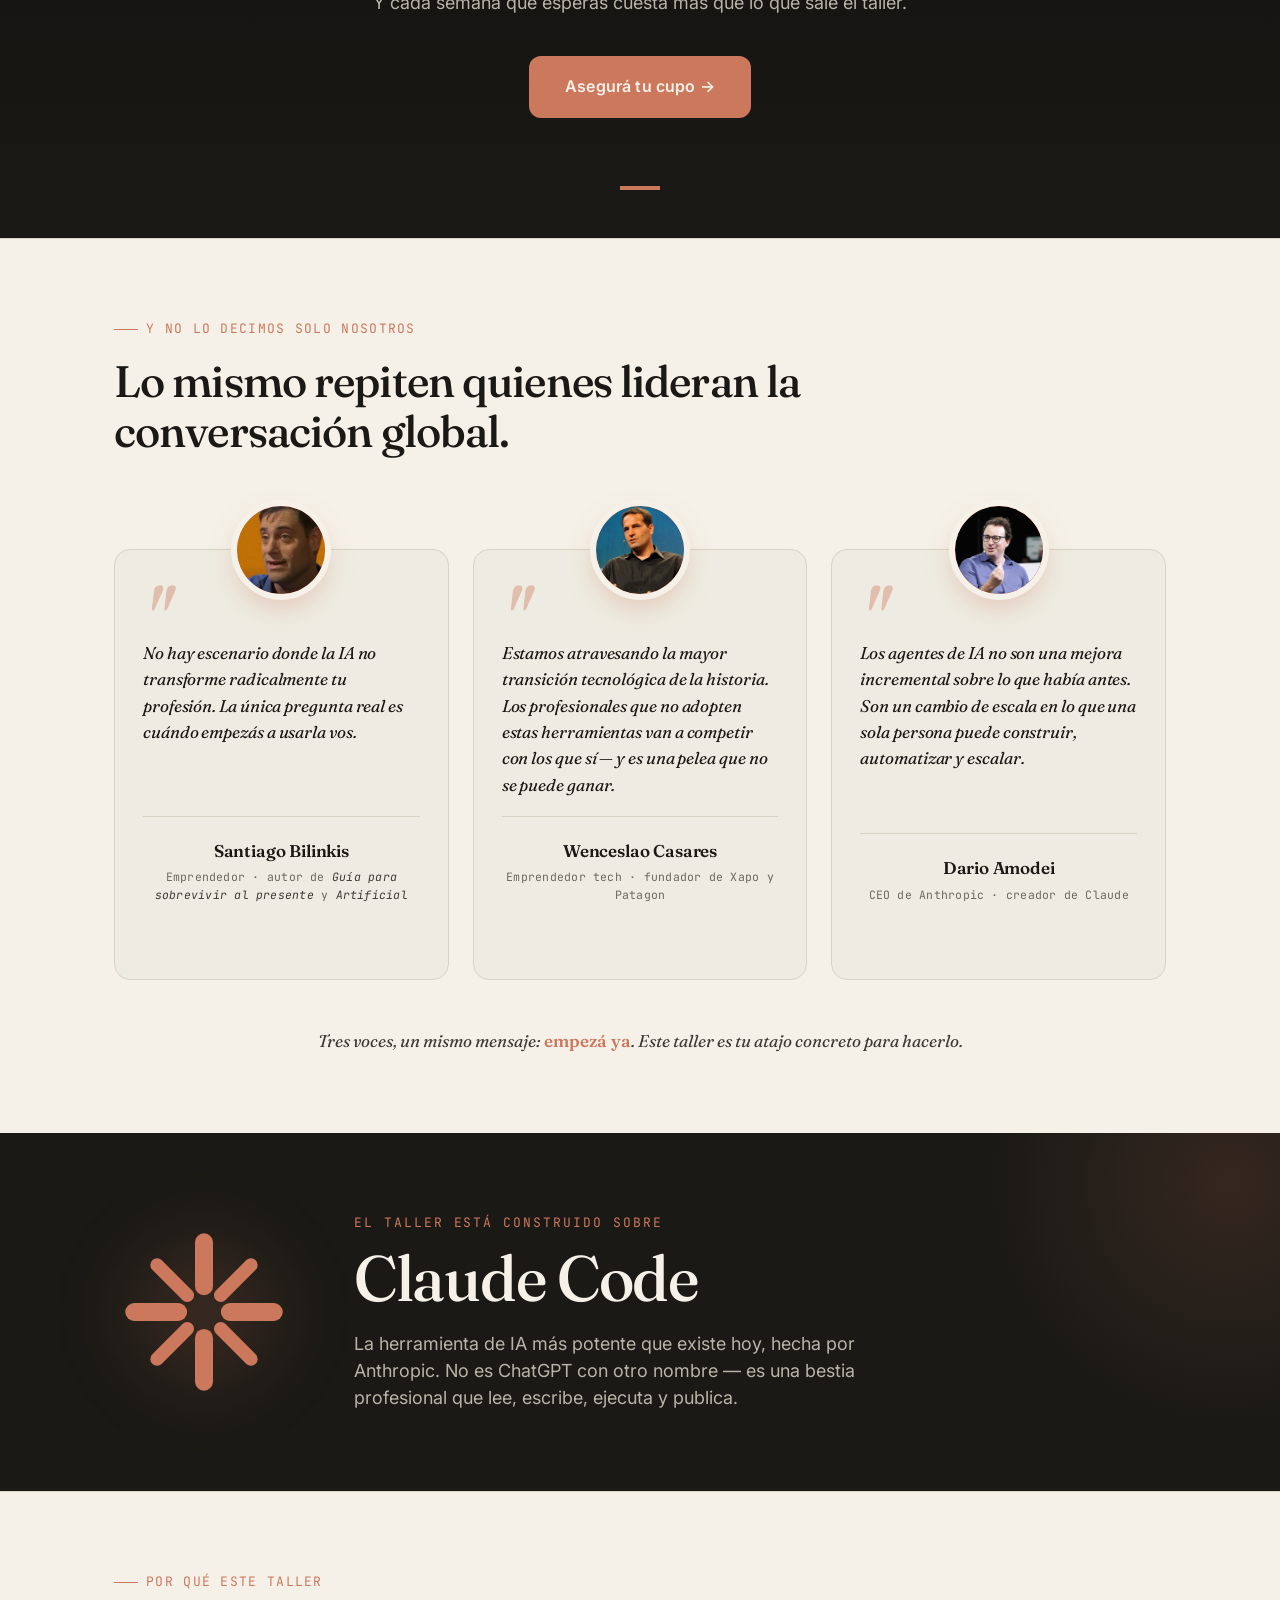
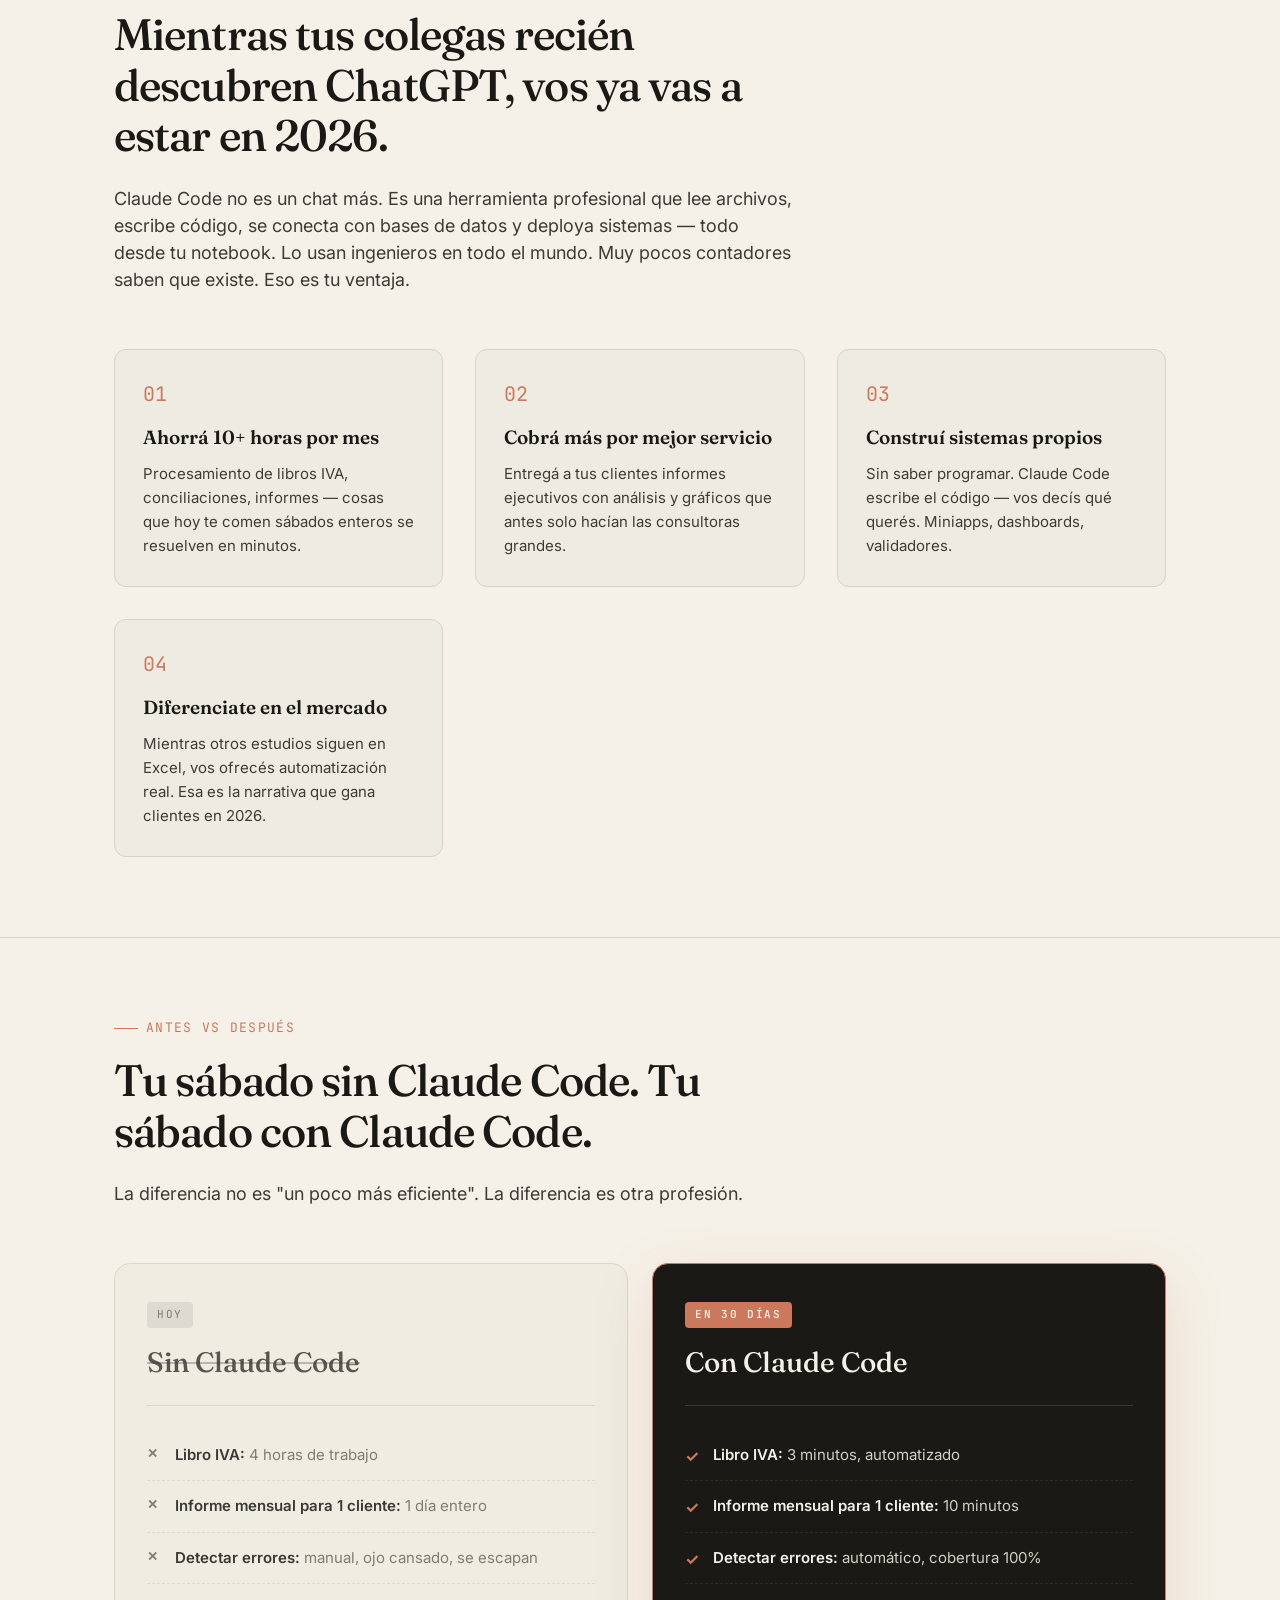
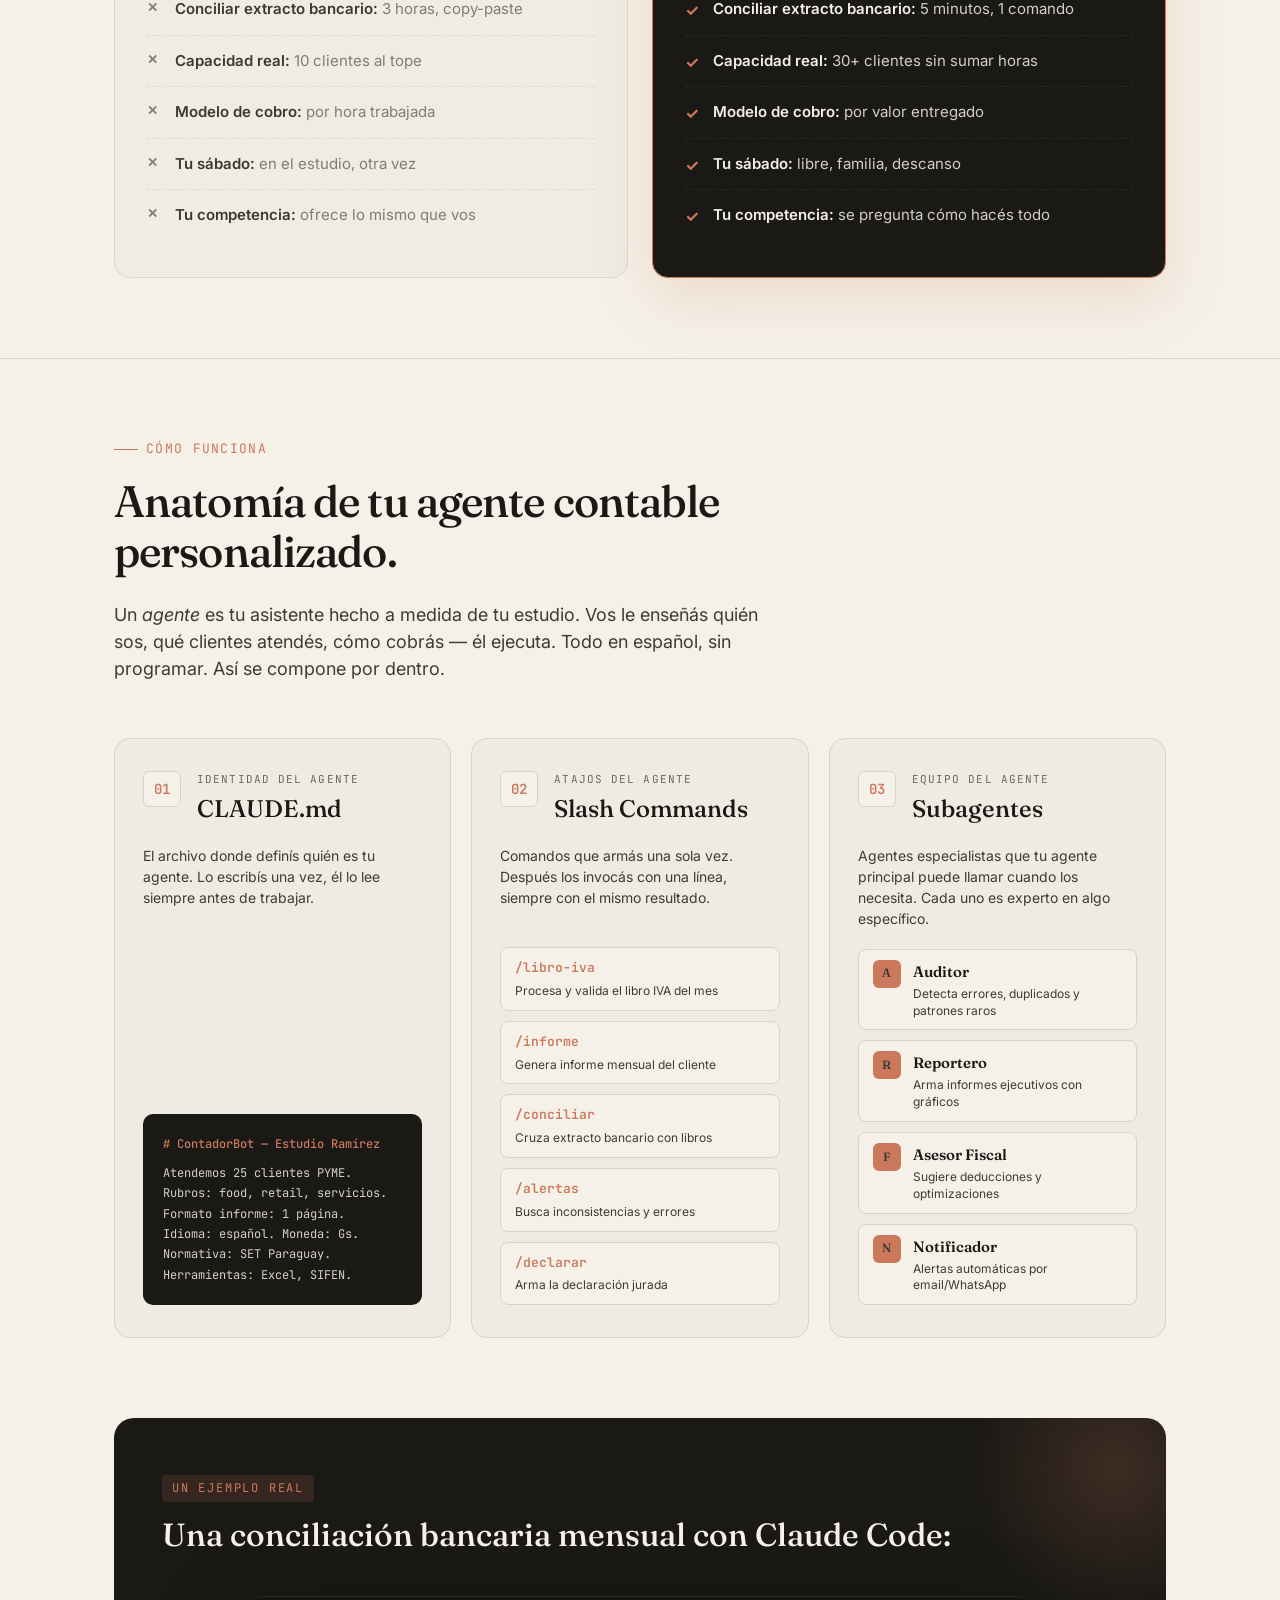
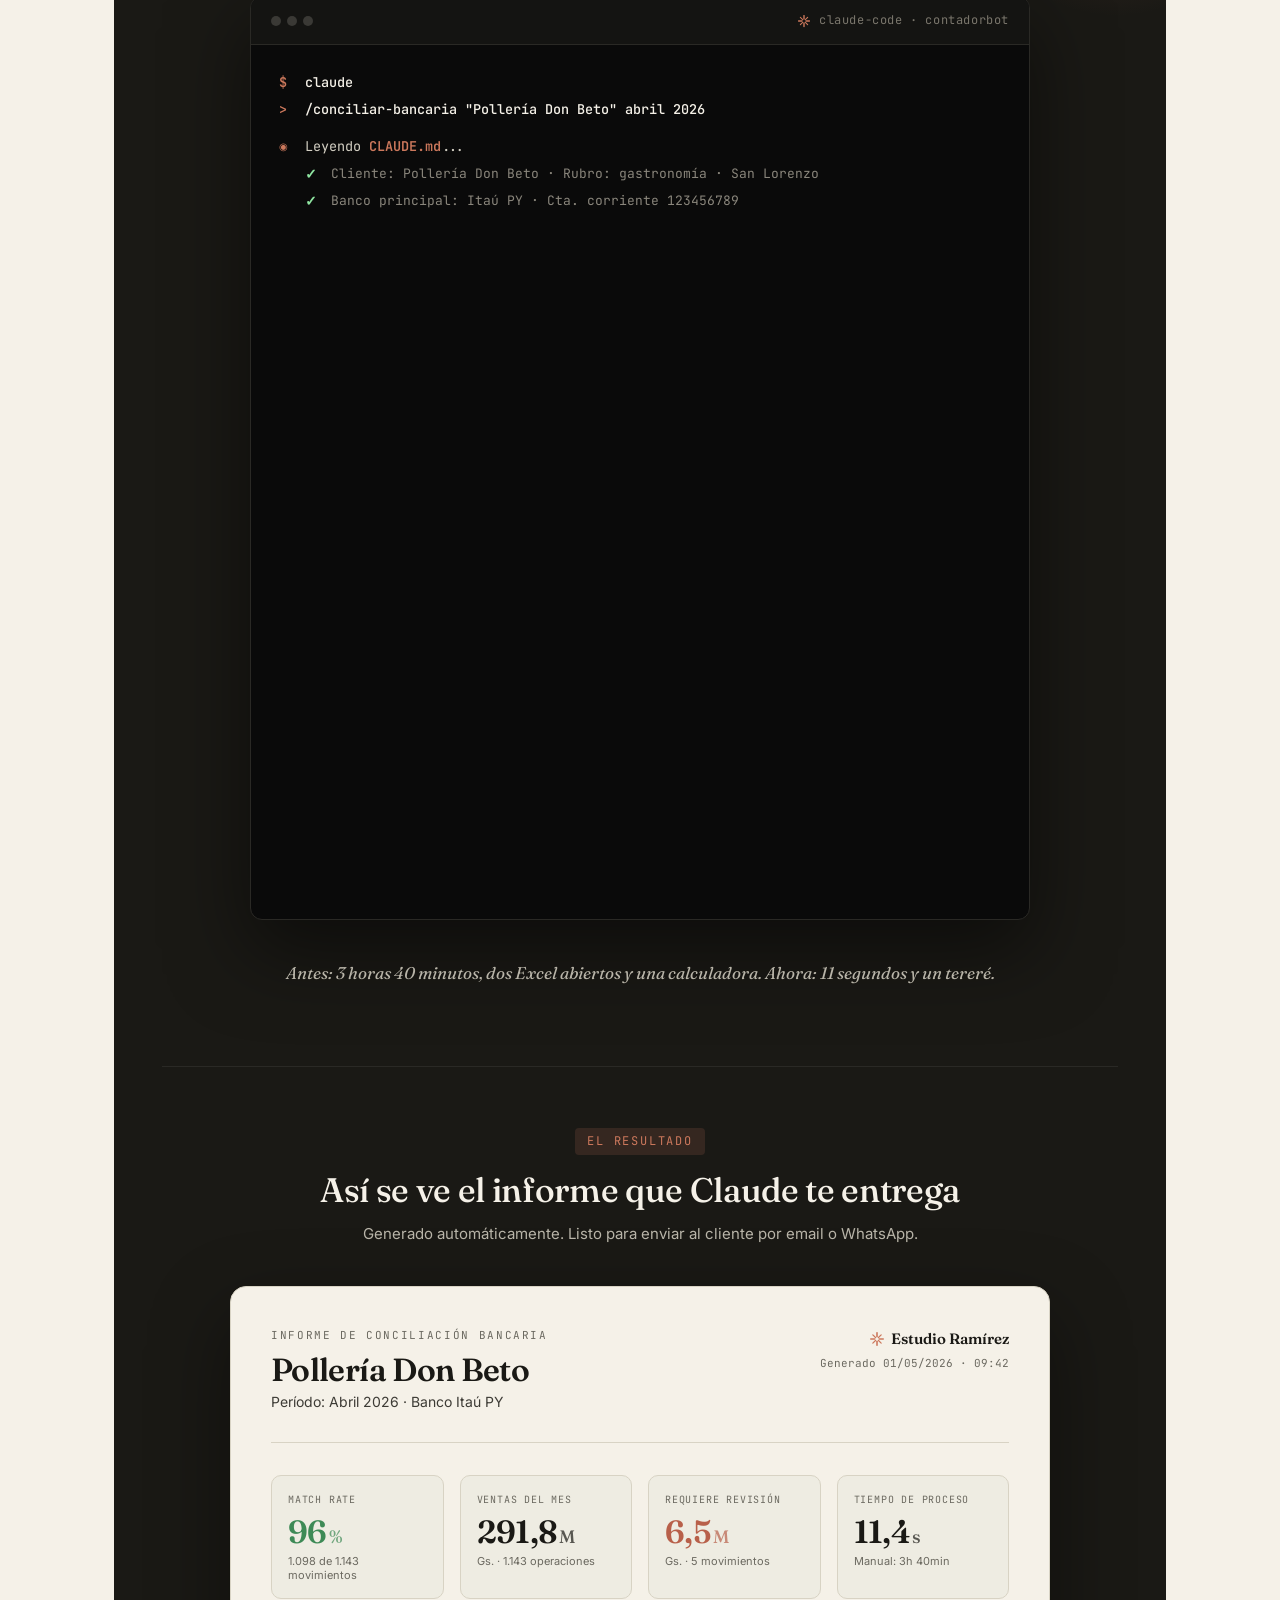
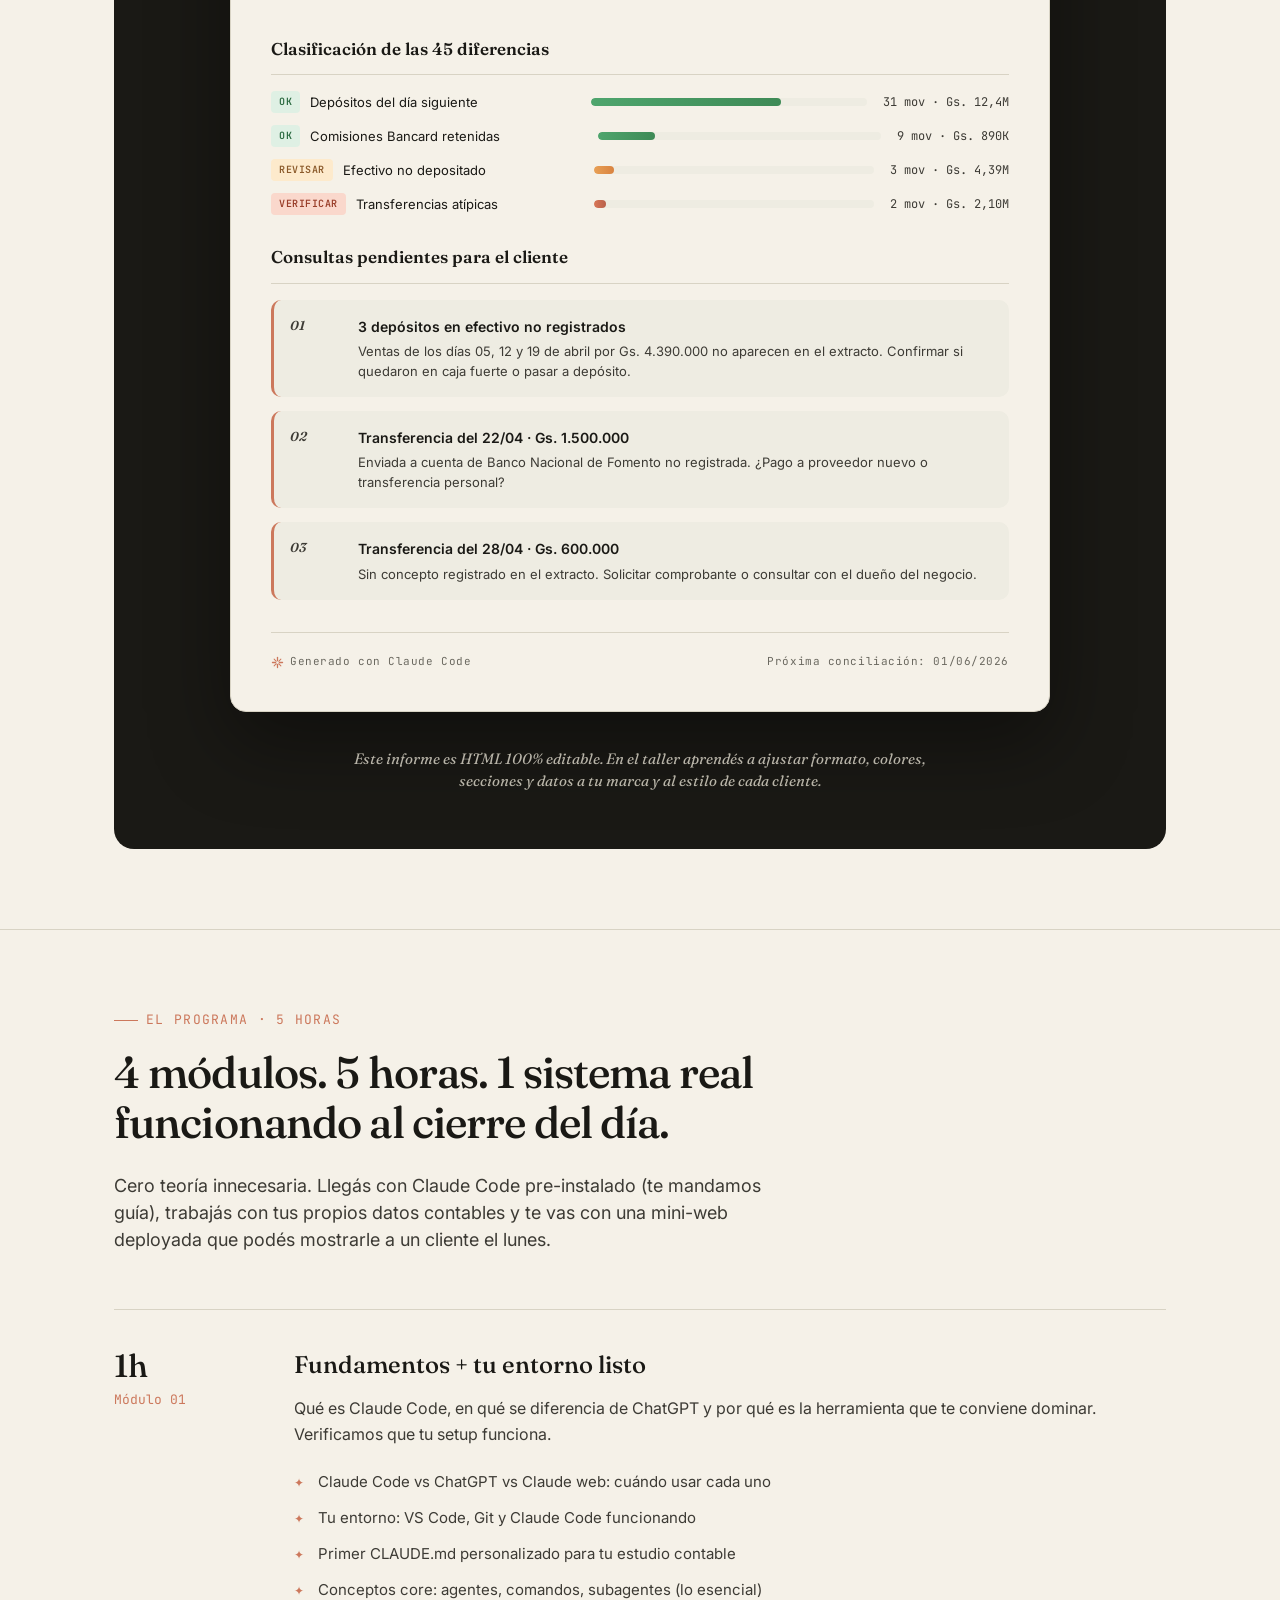
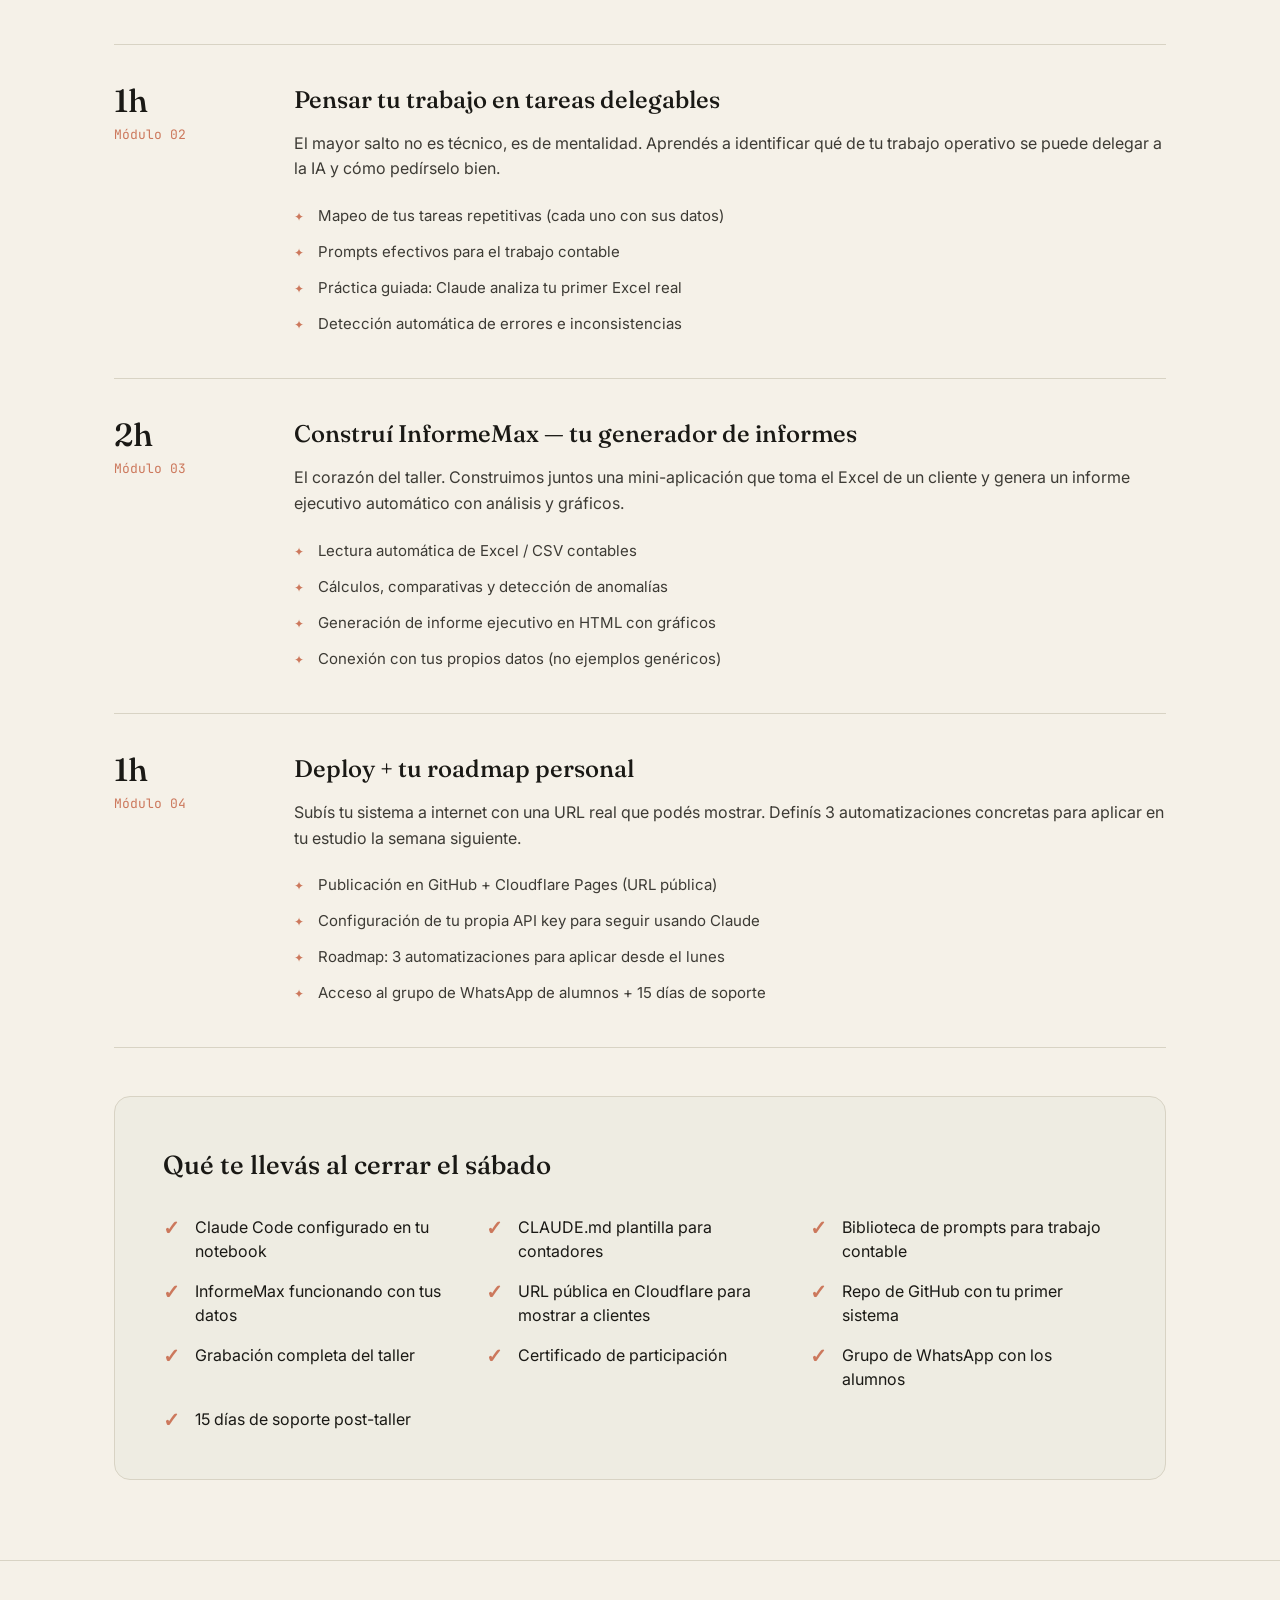
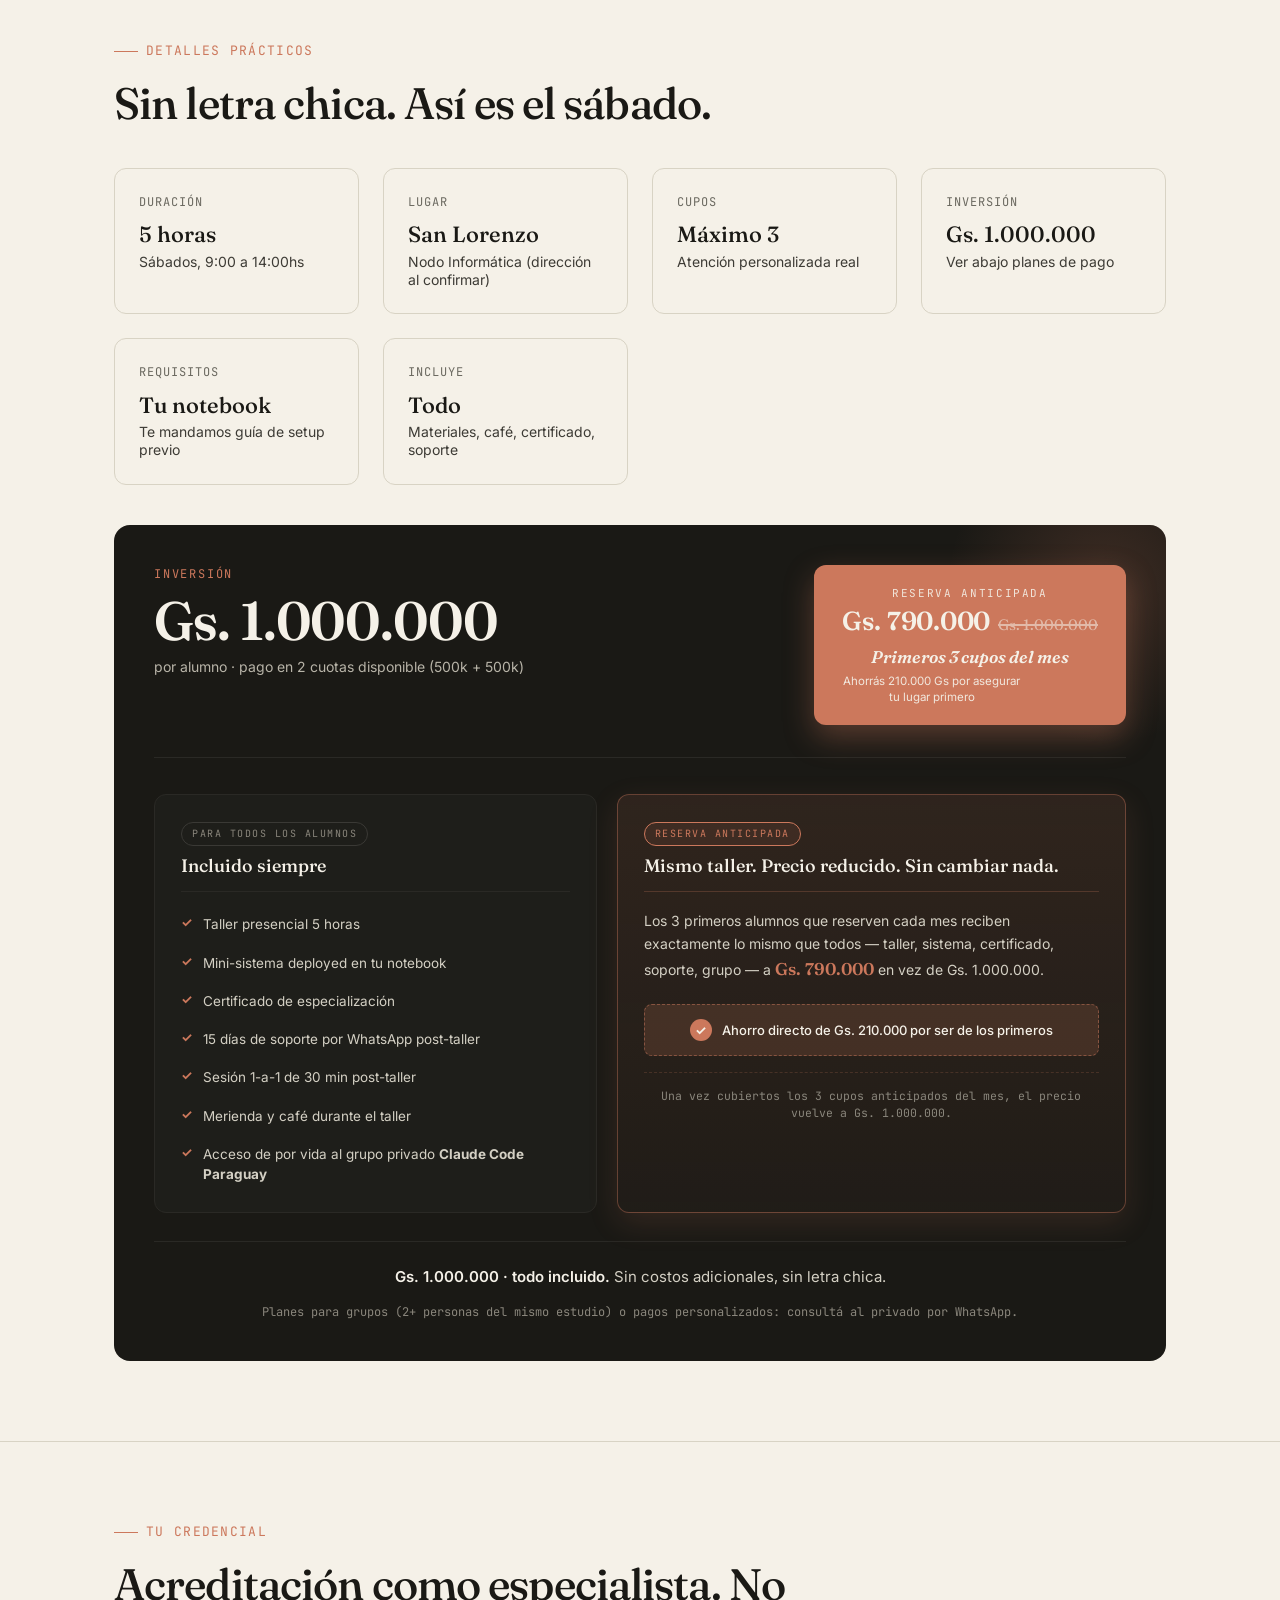
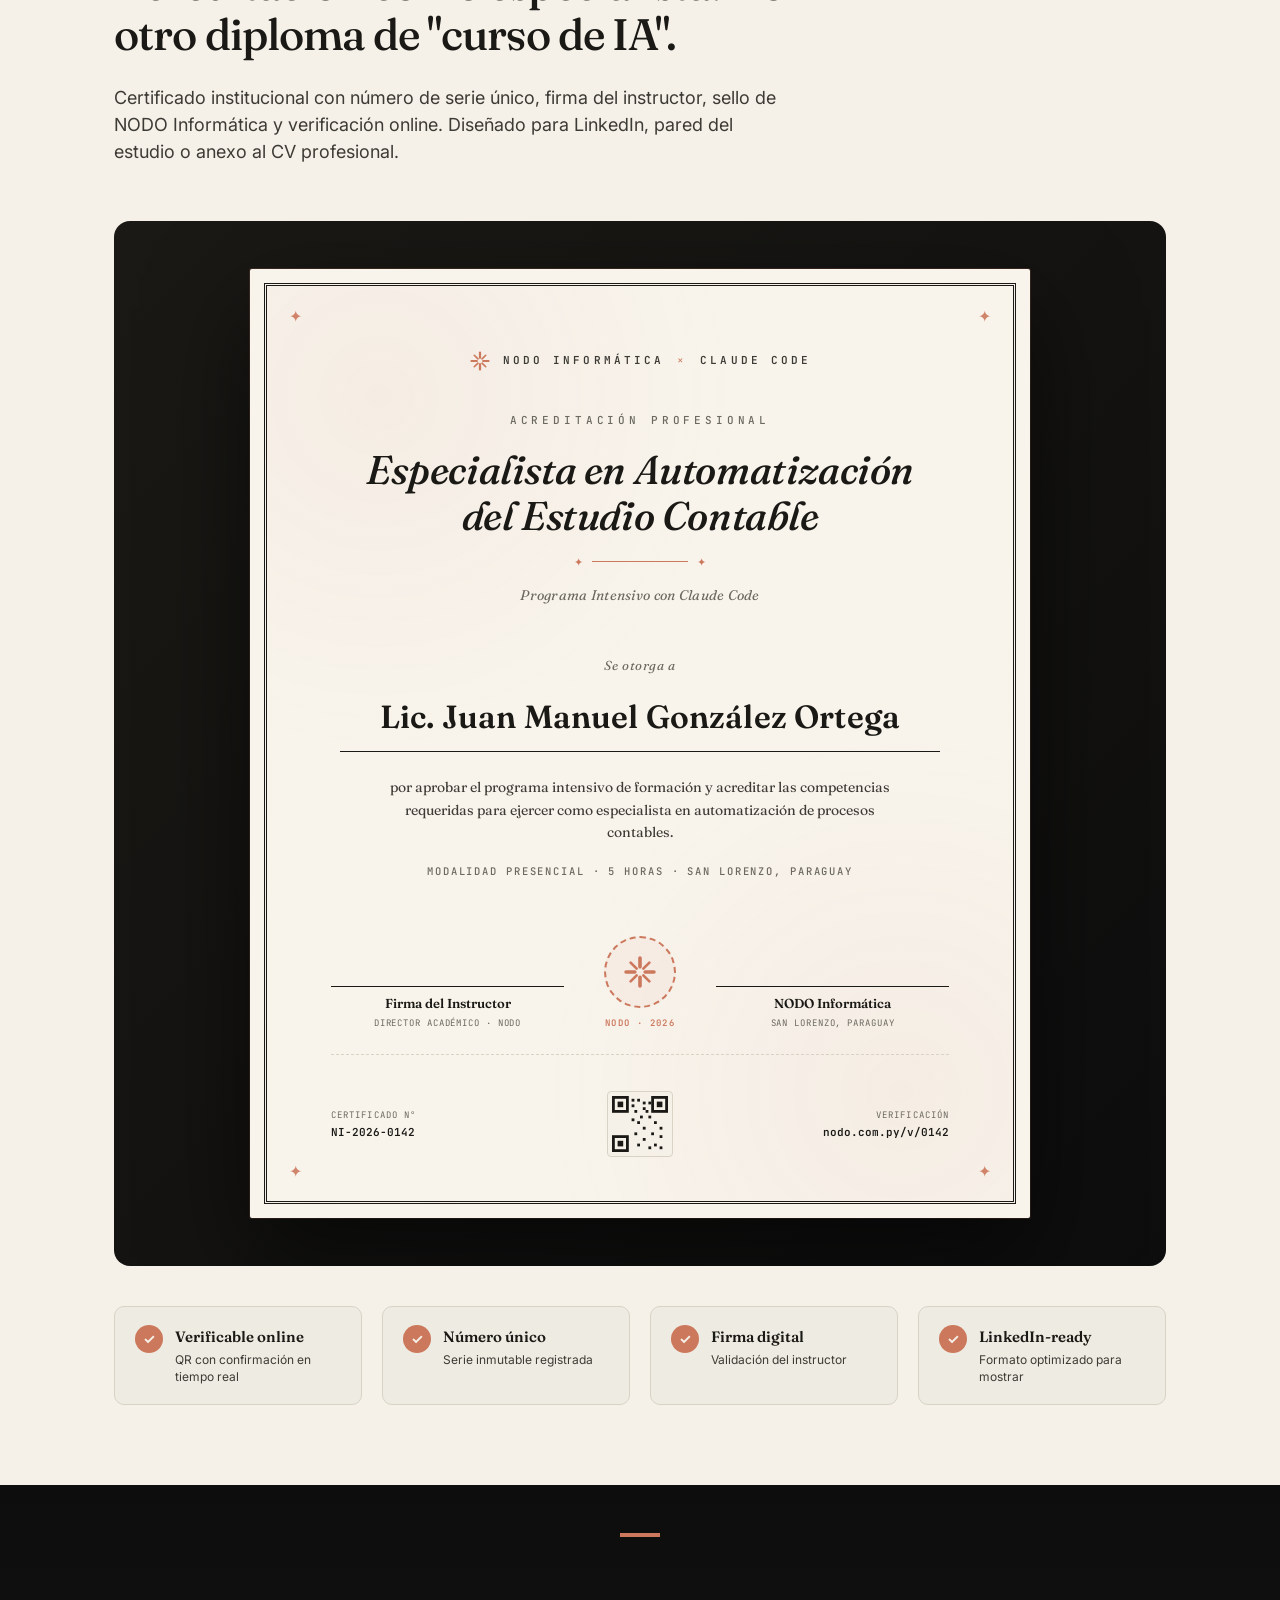
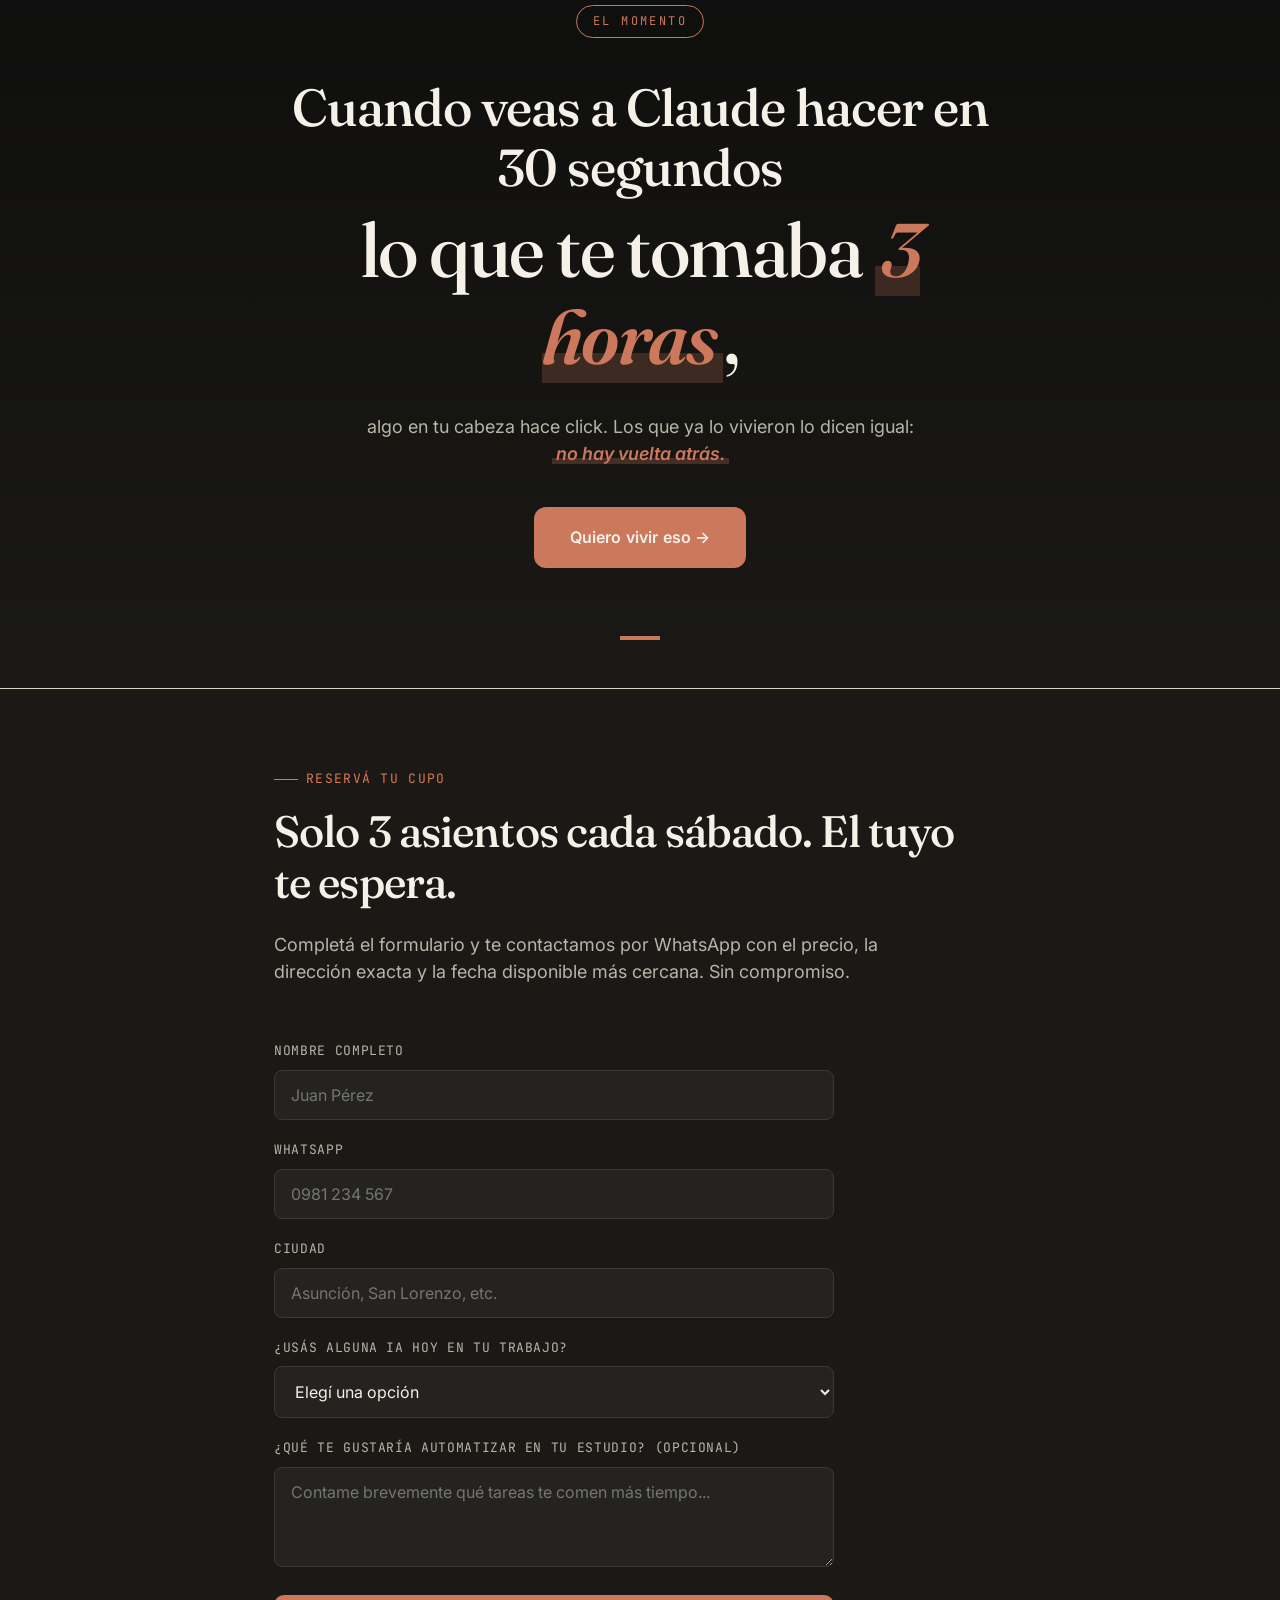
==== commit ec79f247: "Add subtle code rain in hero + fix expert avatars on mobile CODE RAIN (desktop only): - New .code-ra" ====
--- a/public/claude-contadores/index.html
+++ b/public/claude-contadores/index.html
@@ -105,6 +105,7 @@
 </div>
 
 <header class="hero">
+    <div class="code-rain" aria-hidden="true"></div>
     <div class="container">
         <div class="hero-badge">
             <span class="dot"></span>
--- a/public/claude-contadores/styles.css
+++ b/public/claude-contadores/styles.css
@@ -194,6 +194,62 @@
 .hero {
     padding: 80px 0 60px;
     text-align: left;
+    position: relative;
+    overflow: hidden;
+}
+
+.hero > .container {
+    position: relative;
+    z-index: 2;
+}
+
+/* --- CODE RAIN (efecto Claude trabajando de fondo) --- */
+.code-rain {
+    position: absolute;
+    inset: 0;
+    overflow: hidden;
+    pointer-events: none;
+    z-index: 1;
+    opacity: 0.55;
+    -webkit-mask-image: linear-gradient(180deg, transparent 0%, black 20%, black 75%, transparent 100%);
+    mask-image: linear-gradient(180deg, transparent 0%, black 20%, black 75%, transparent 100%);
+}
+
+.rain-col {
+    position: absolute;
+    top: -100%;
+    display: flex;
+    flex-direction: column;
+    gap: 28px;
+    font-family: var(--mono);
+    font-size: 10.5px;
+    color: var(--coral);
+    animation: rain-fall linear infinite;
+    white-space: nowrap;
+    will-change: transform;
+    transform: translateY(0);
+}
+
+.rain-col span {
+    opacity: 0.28;
+    letter-spacing: 0.04em;
+    line-height: 1.4;
+}
+
+.rain-col span:nth-child(3n) { opacity: 0.42; }
+.rain-col span:nth-child(5n) { opacity: 0.18; }
+
+@keyframes rain-fall {
+    0% { transform: translateY(0); }
+    100% { transform: translateY(calc(100vh + 100%)); }
+}
+
+@media (max-width: 720px) {
+    .code-rain { display: none; }
+}
+
+@media (prefers-reduced-motion: reduce) {
+    .code-rain { display: none; }
 }
 
 .hero-badge {
@@ -428,10 +484,14 @@
 }
 
 .expert-avatar img {
+    position: absolute;
+    inset: 0;
     width: 100%;
     height: 100%;
     object-fit: cover;
+    object-position: center top;
     border-radius: 50%;
+    display: block;
 }
 
 .expert-initials {
@@ -523,23 +583,27 @@
 
 @media (max-width: 720px) {
     .experts { padding: 56px 0; }
-    .experts-grid { margin-top: 32px; gap: 40px; }
+    .experts-grid {
+        grid-template-columns: 1fr;
+        margin-top: 56px;
+        gap: 72px;
+    }
     .expert-card {
-        padding: 44px 22px 22px;
-        margin-top: 40px;
+        padding: 56px 22px 24px;
+        margin: 0;
     }
     .expert-avatar {
-        width: 76px;
-        height: 76px;
-        font-size: 26px;
-        top: -38px;
-        box-shadow: 0 0 0 5px var(--cream), 0 10px 22px rgba(204, 120, 92, 0.3);
-    }
-    .expert-mark { font-size: 52px; margin-bottom: -10px; }
+        width: 84px;
+        height: 84px;
+        font-size: 28px;
+        top: -42px;
+        box-shadow: 0 0 0 5px var(--cream-dark), 0 10px 22px rgba(204, 120, 92, 0.3);
+    }
+    .expert-mark { font-size: 50px; margin-bottom: -10px; }
     .expert-text { font-size: 16px; }
     .expert-name { font-size: 16px; }
     .expert-role { font-size: 11px; }
-    .experts-caption { font-size: 15px; margin-top: 32px; padding: 0 8px; }
+    .experts-caption { font-size: 15px; margin-top: 36px; padding: 0 8px; }
 }
 
 /* --- HOOK BANNER (manifesto oscuro) --- */
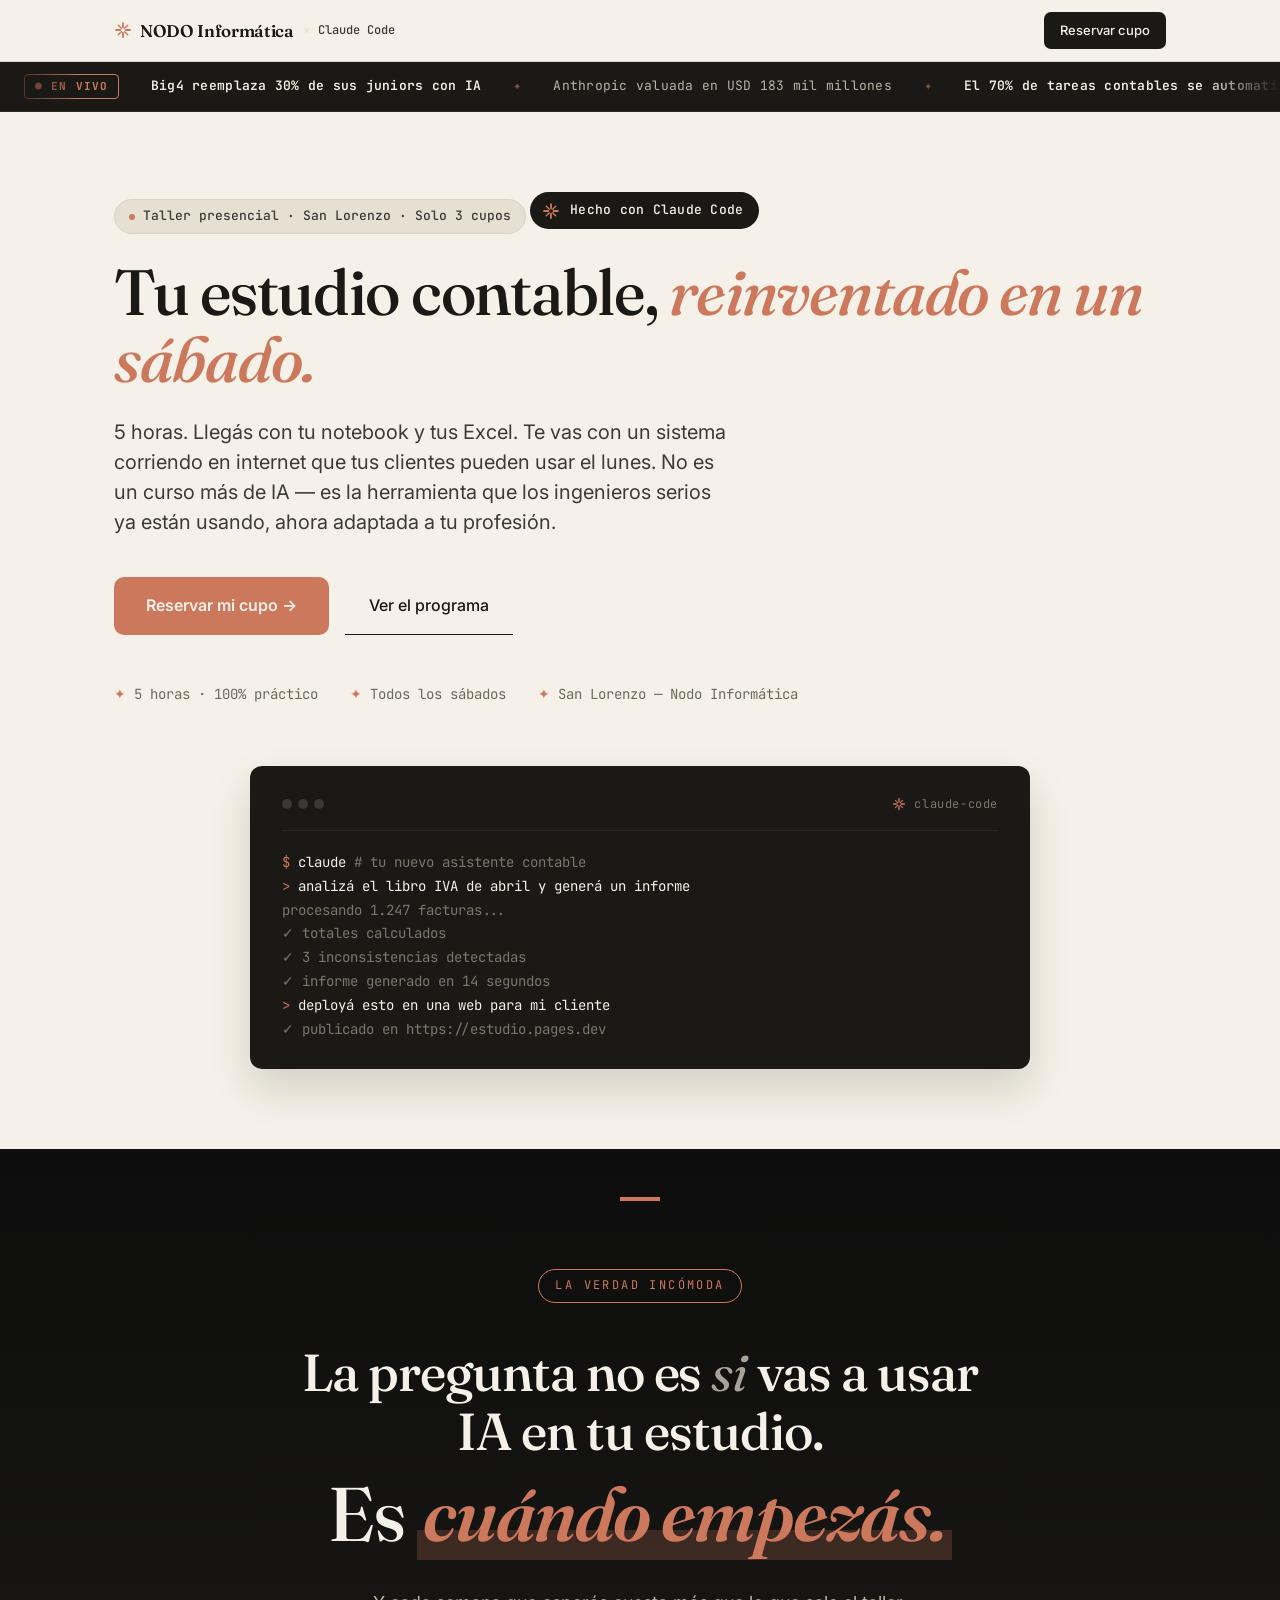
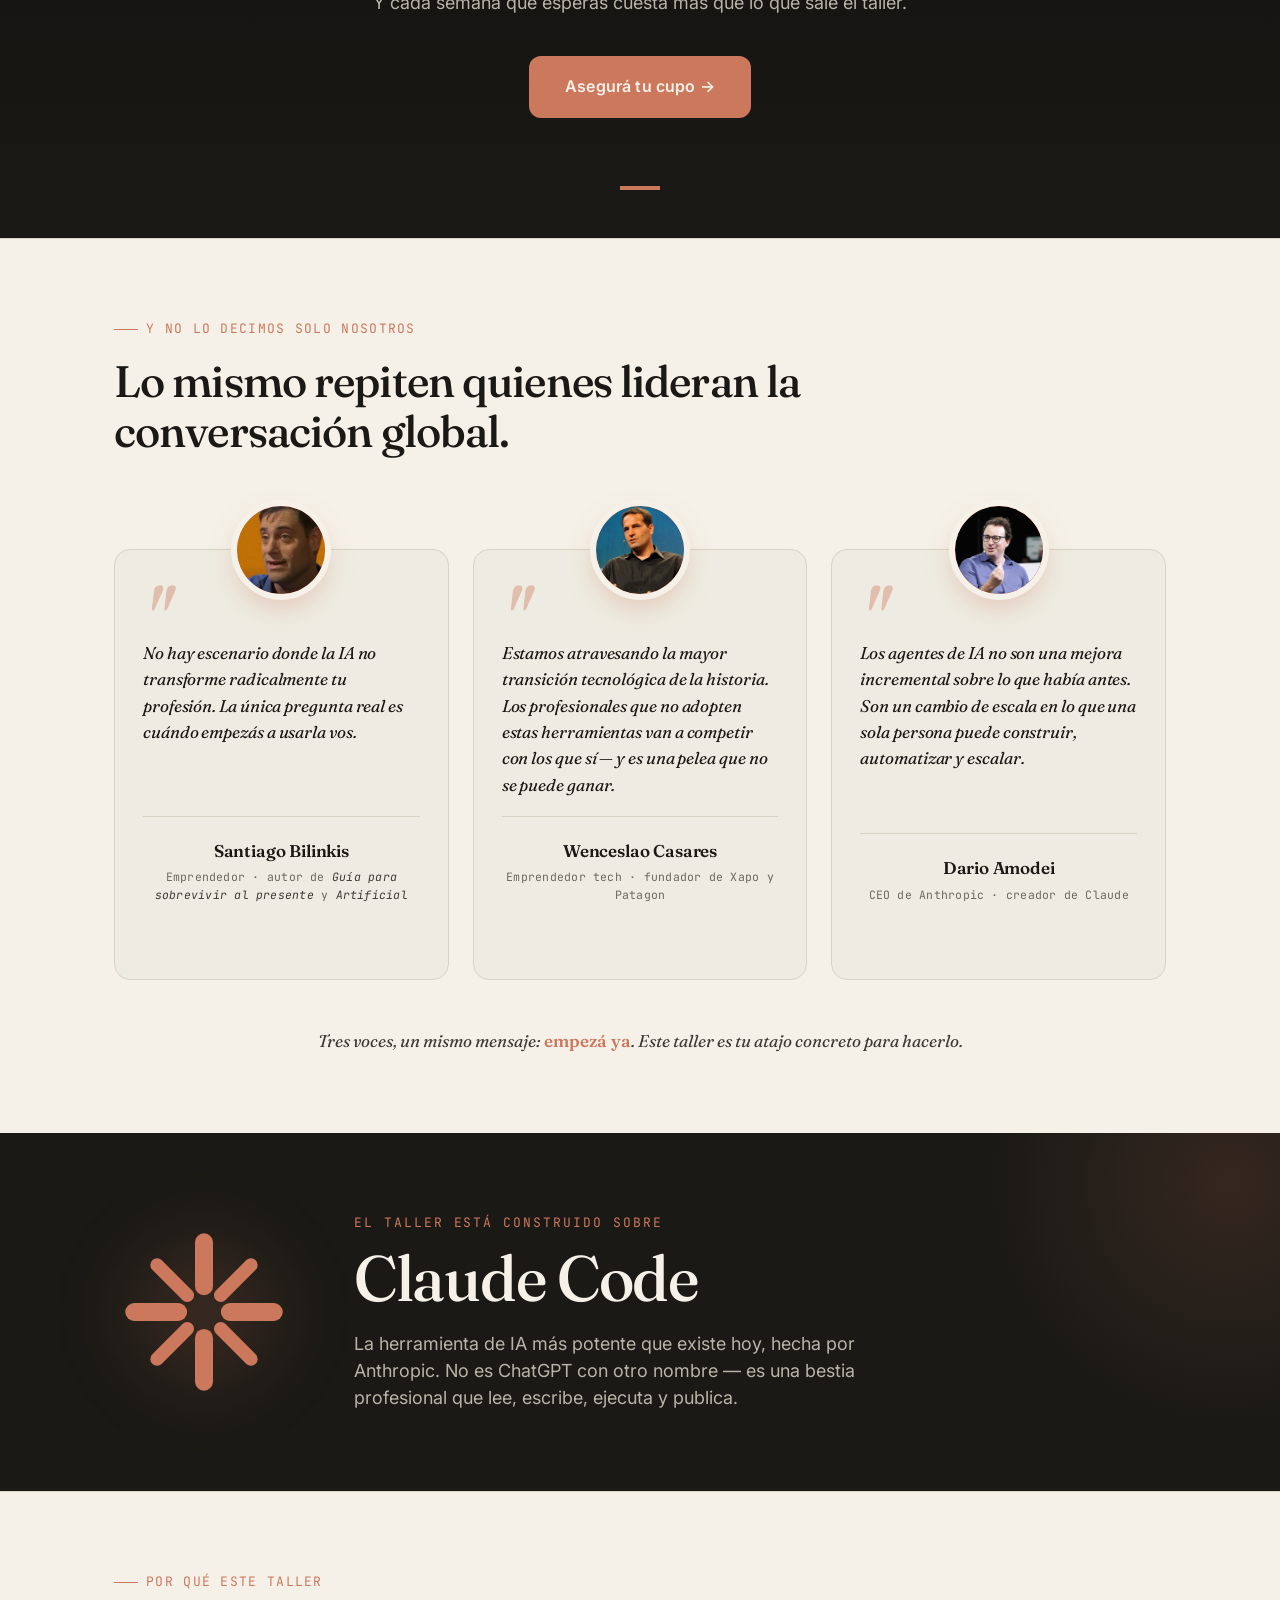
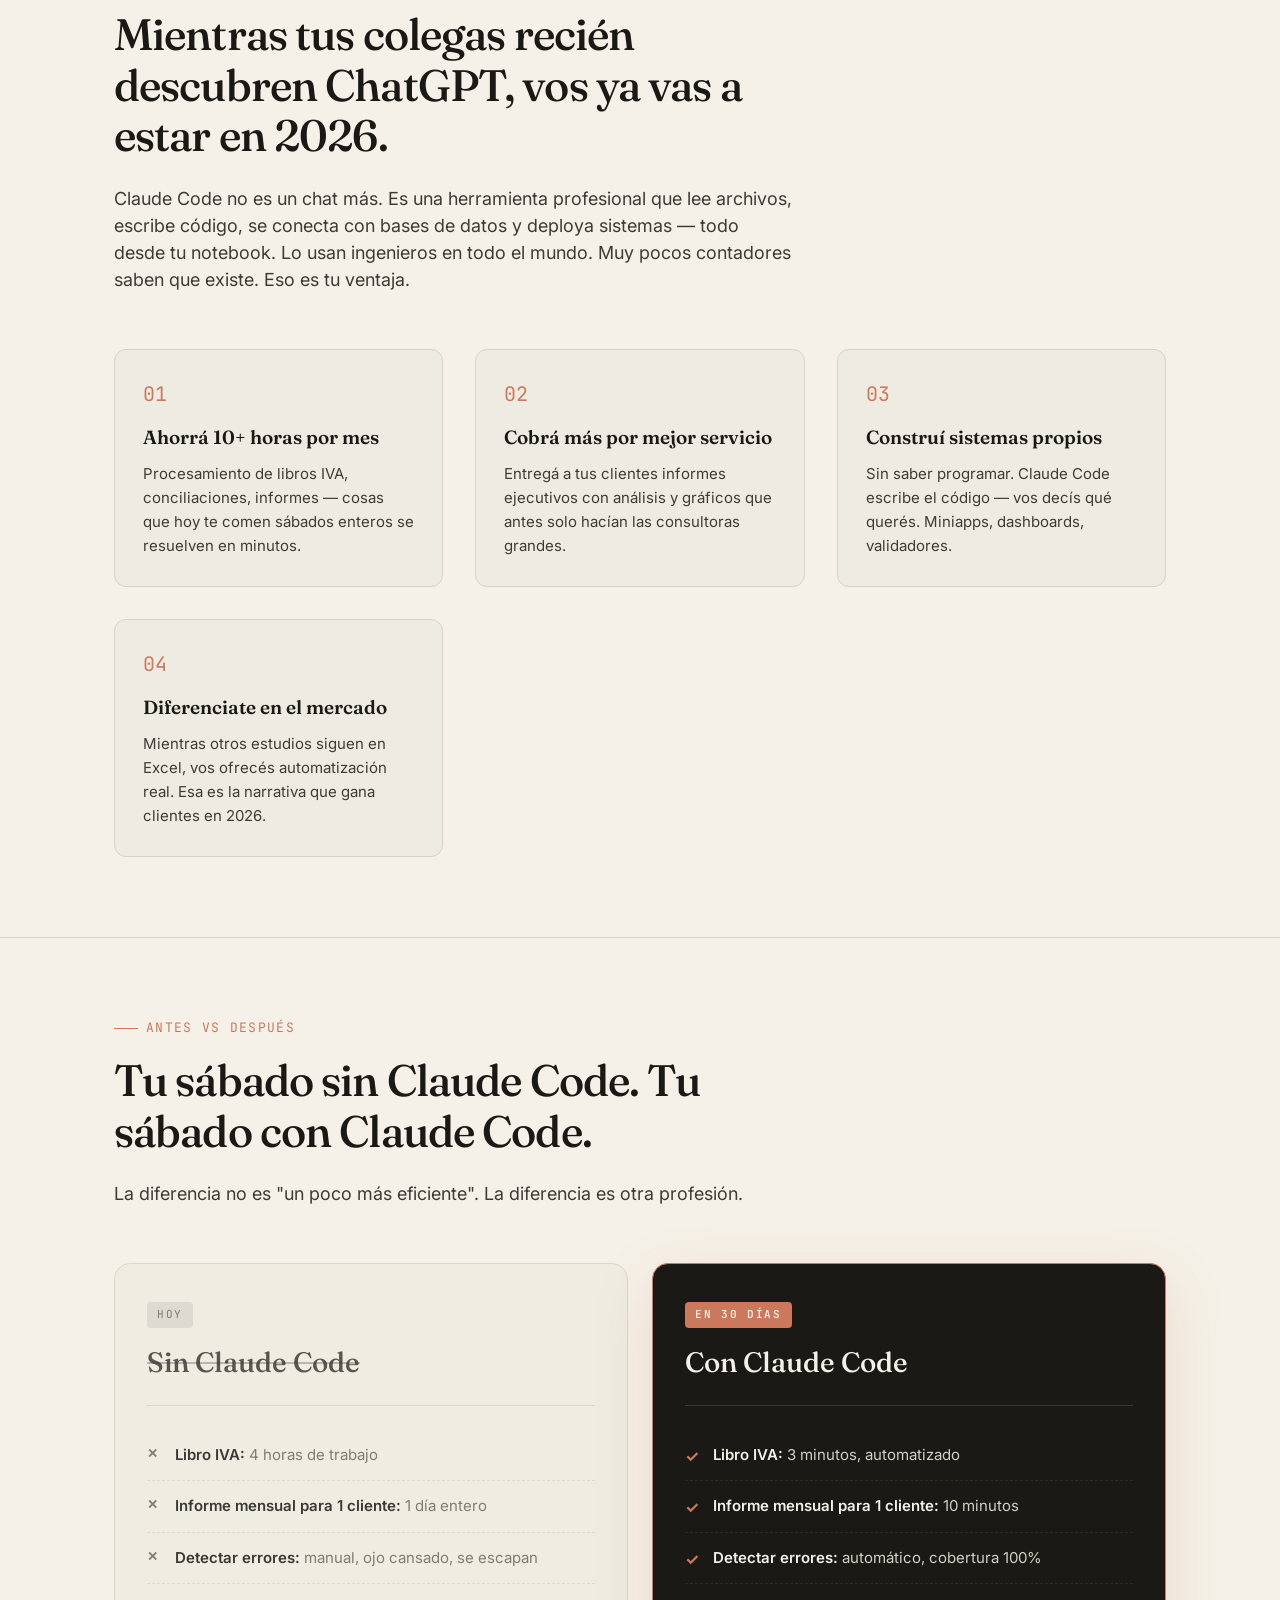
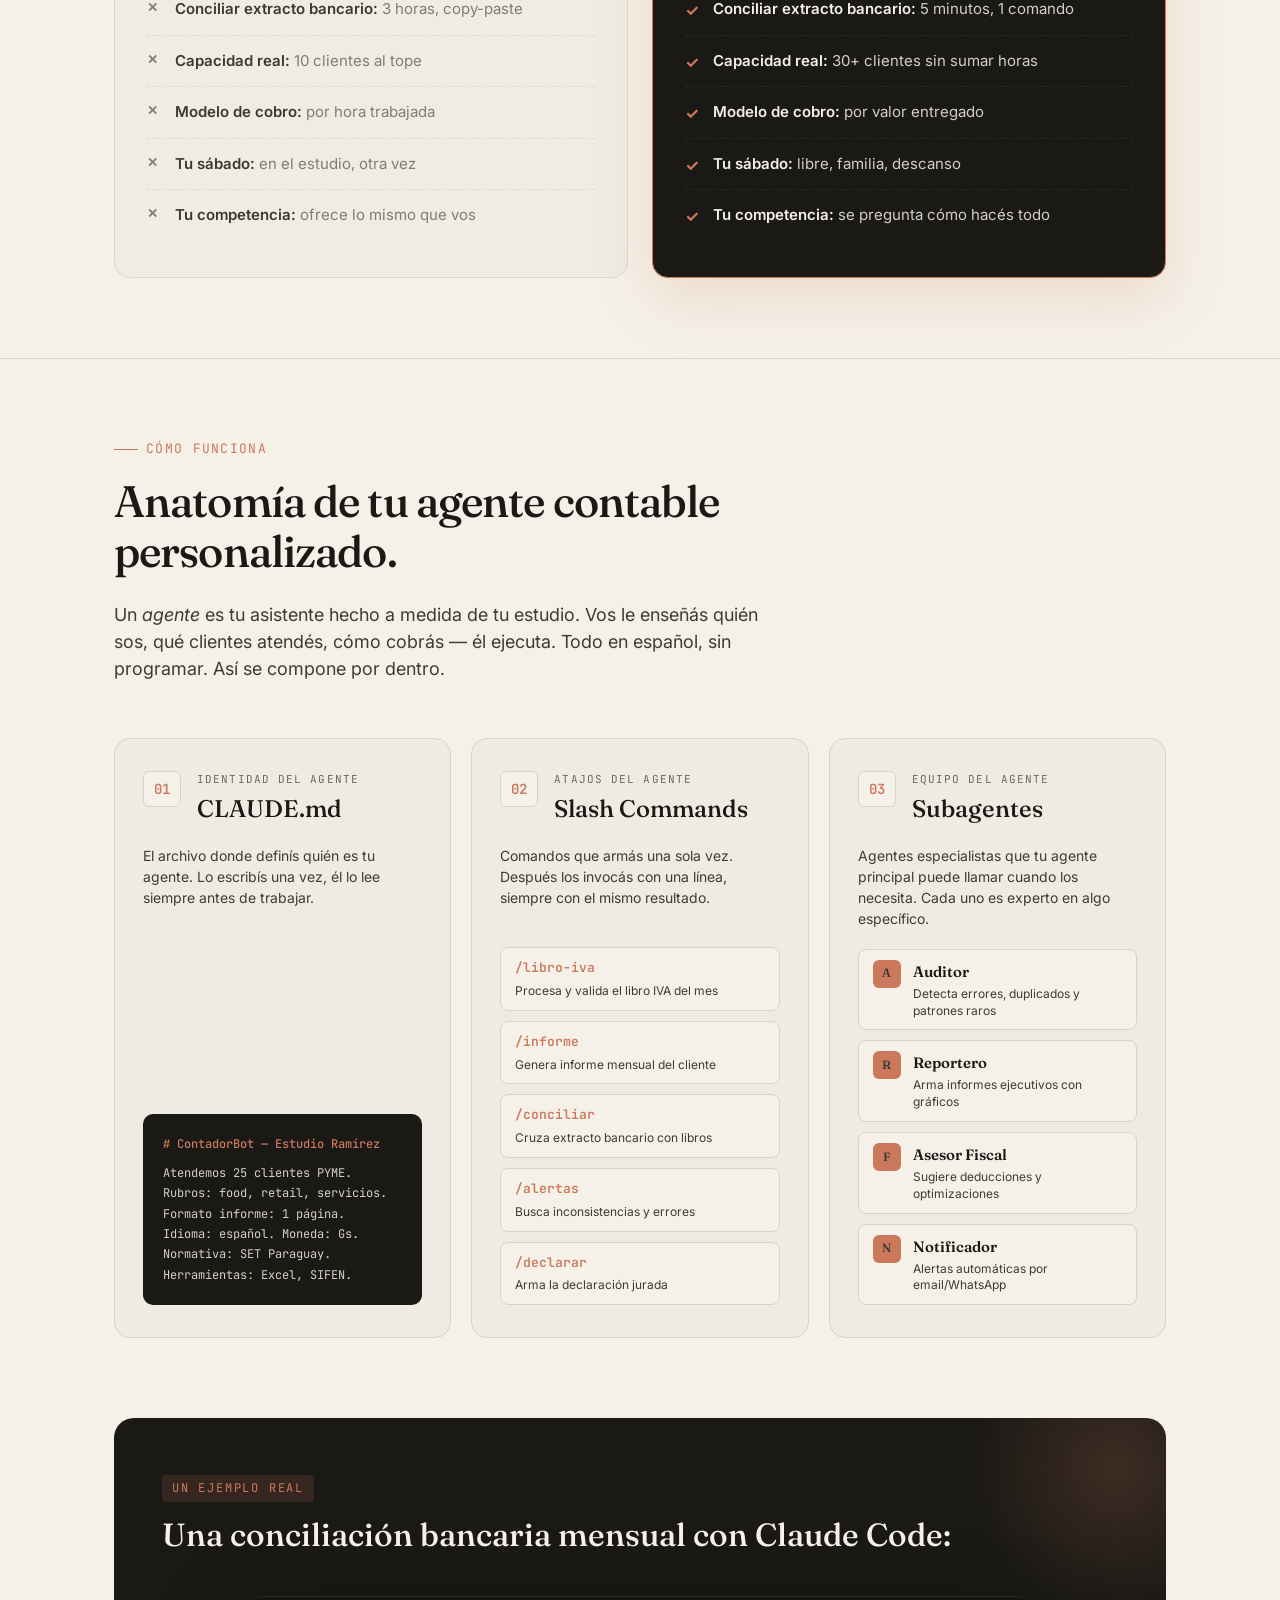
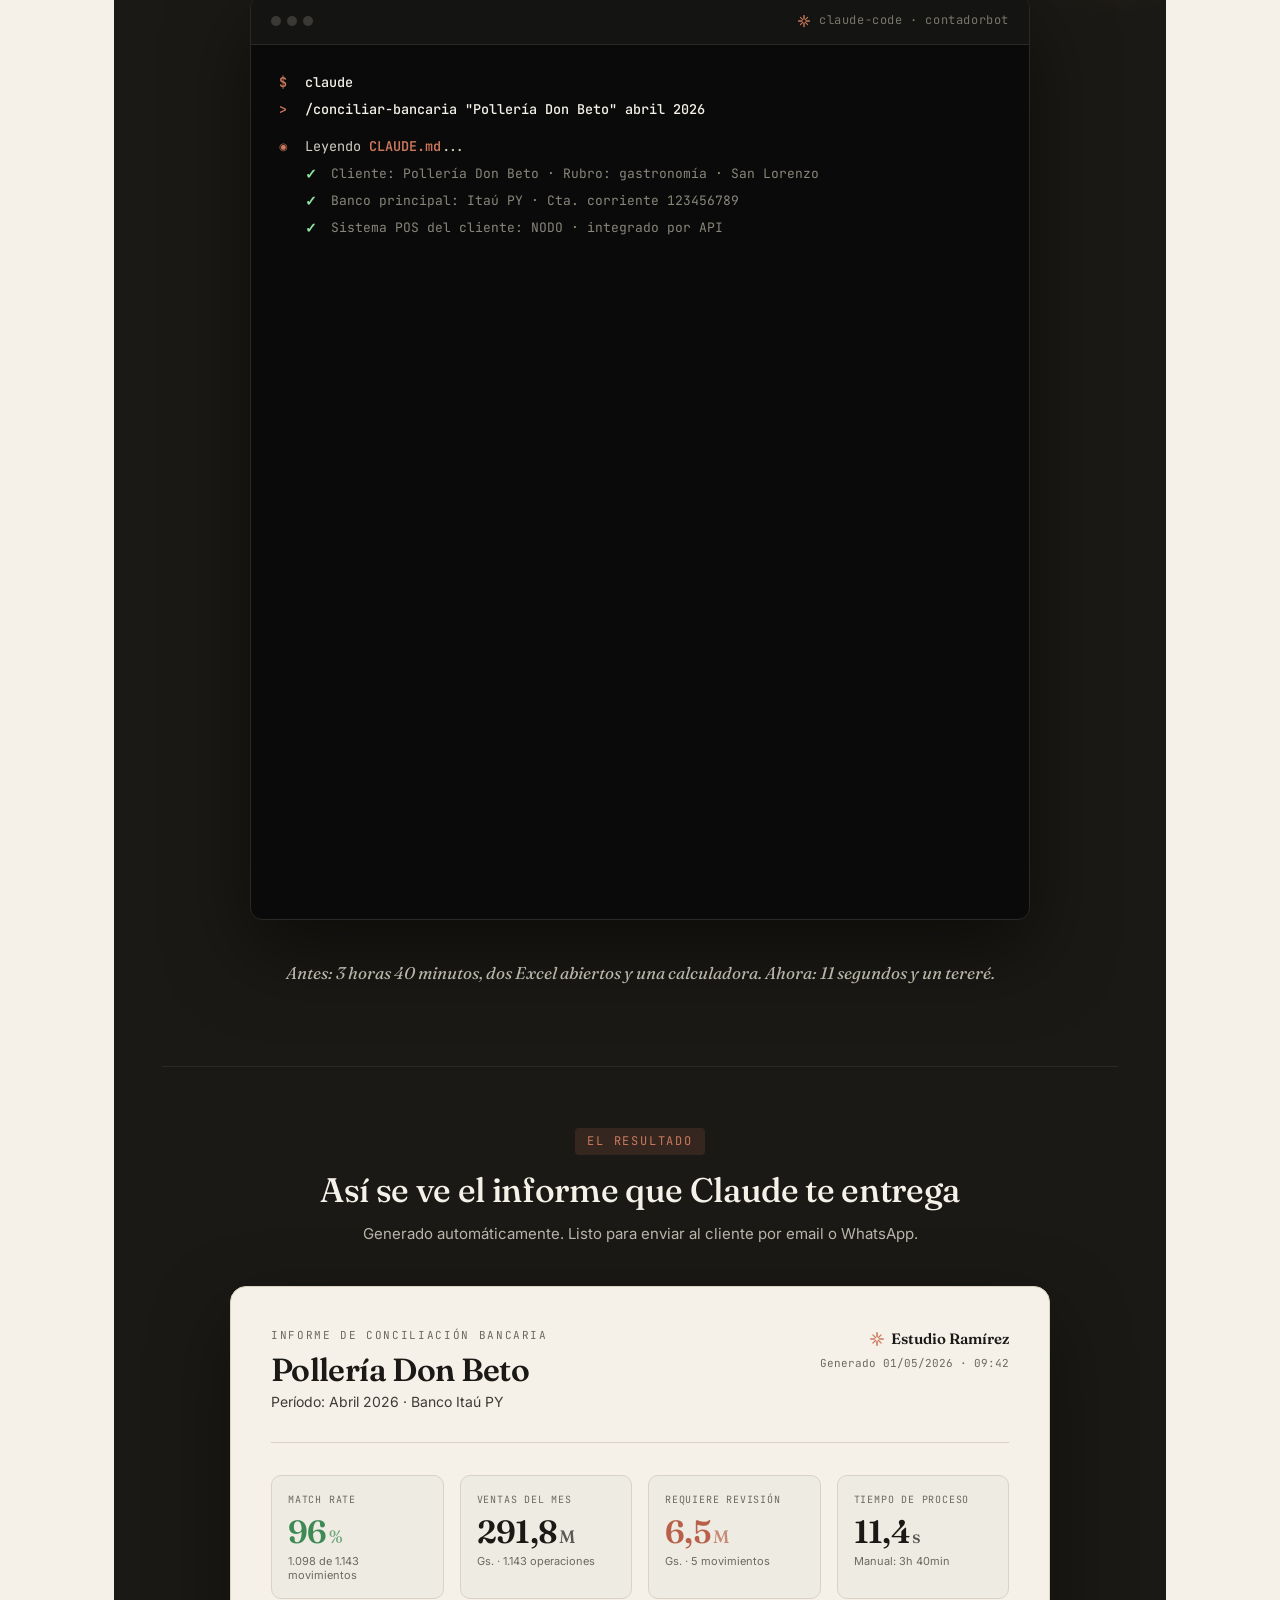
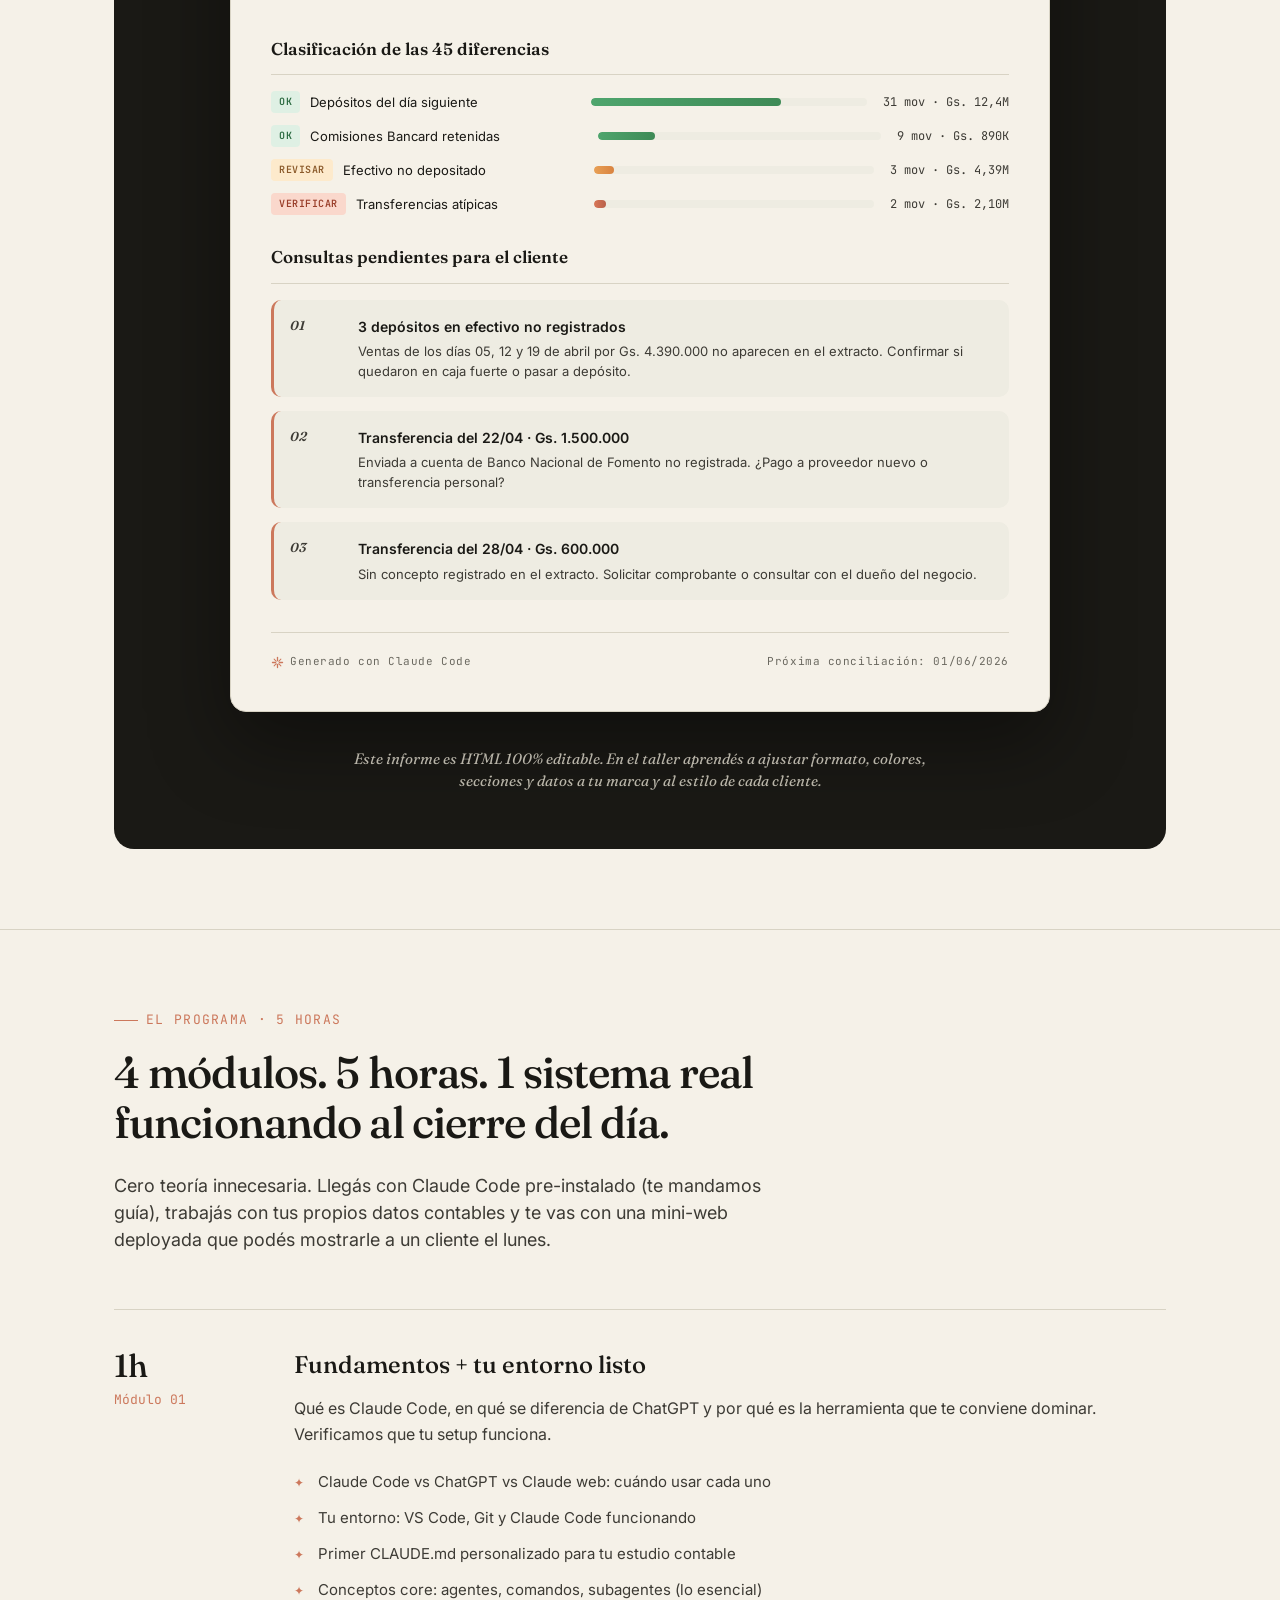
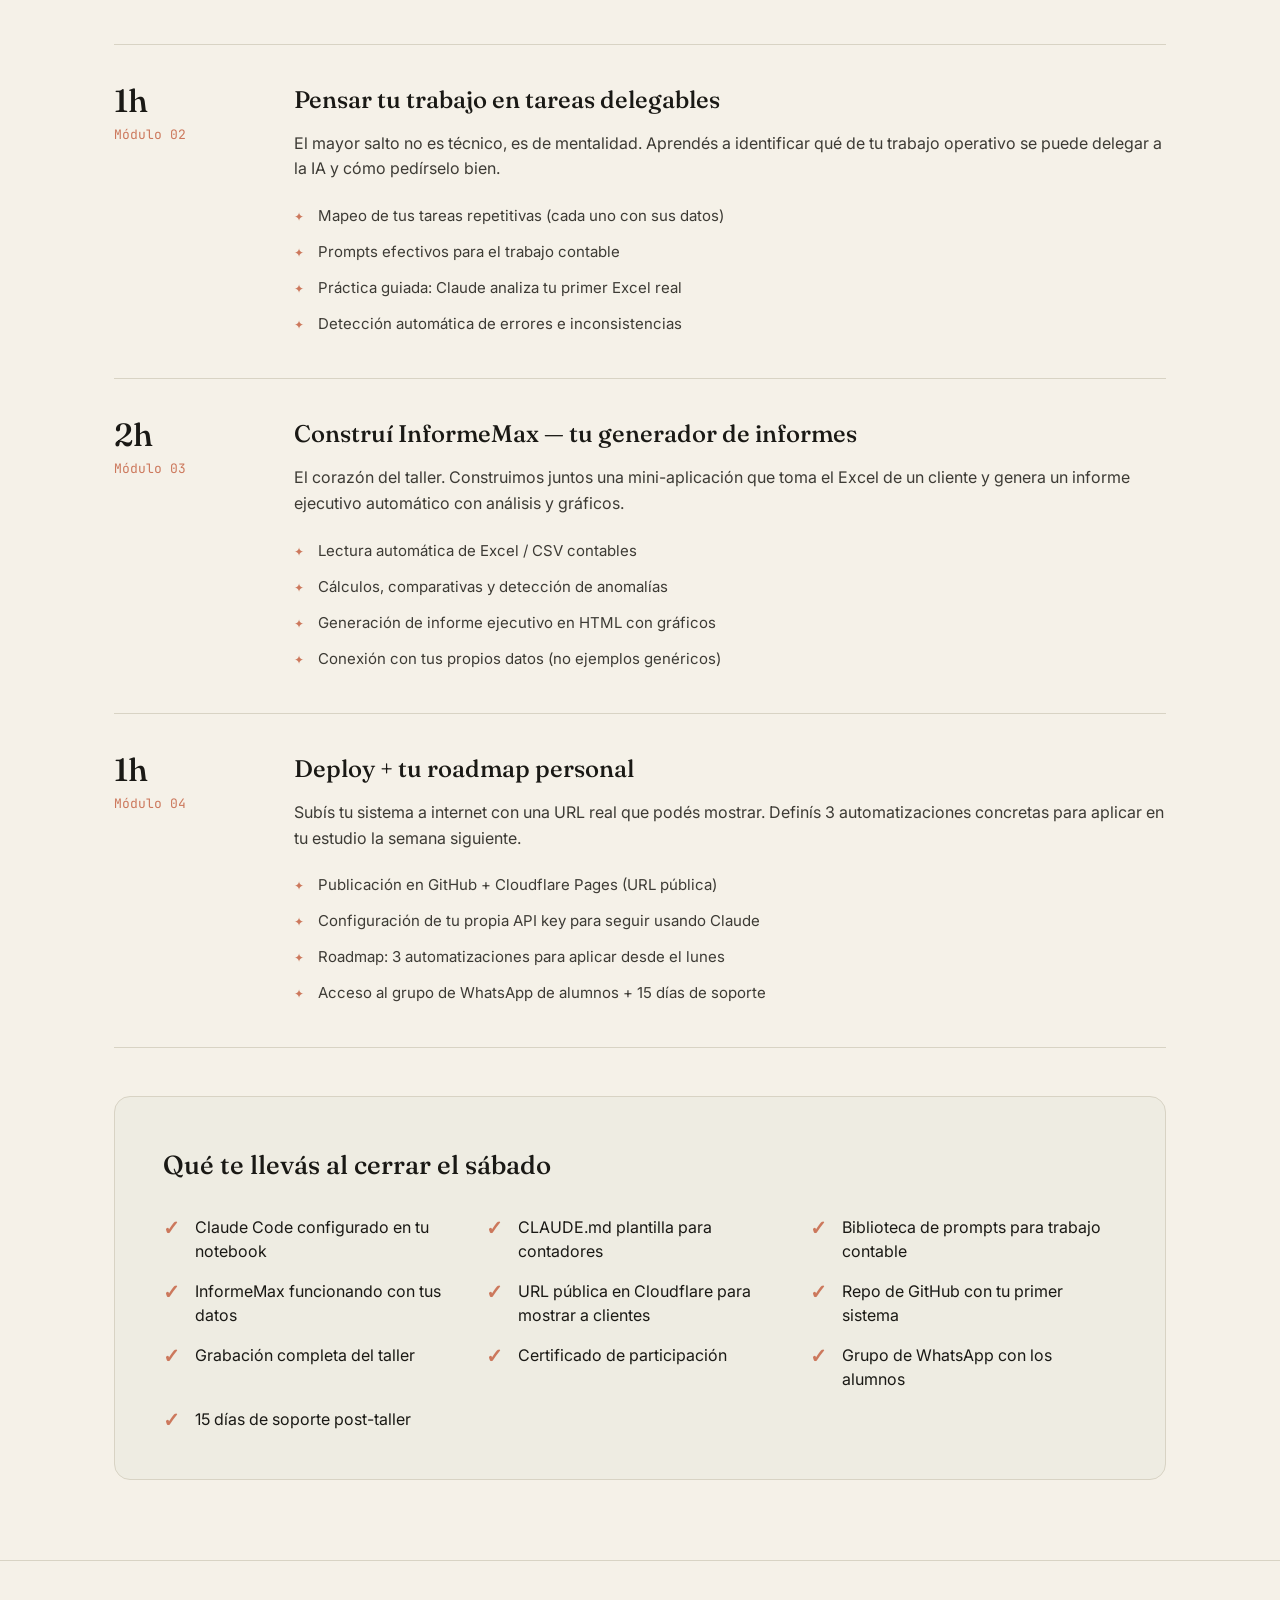
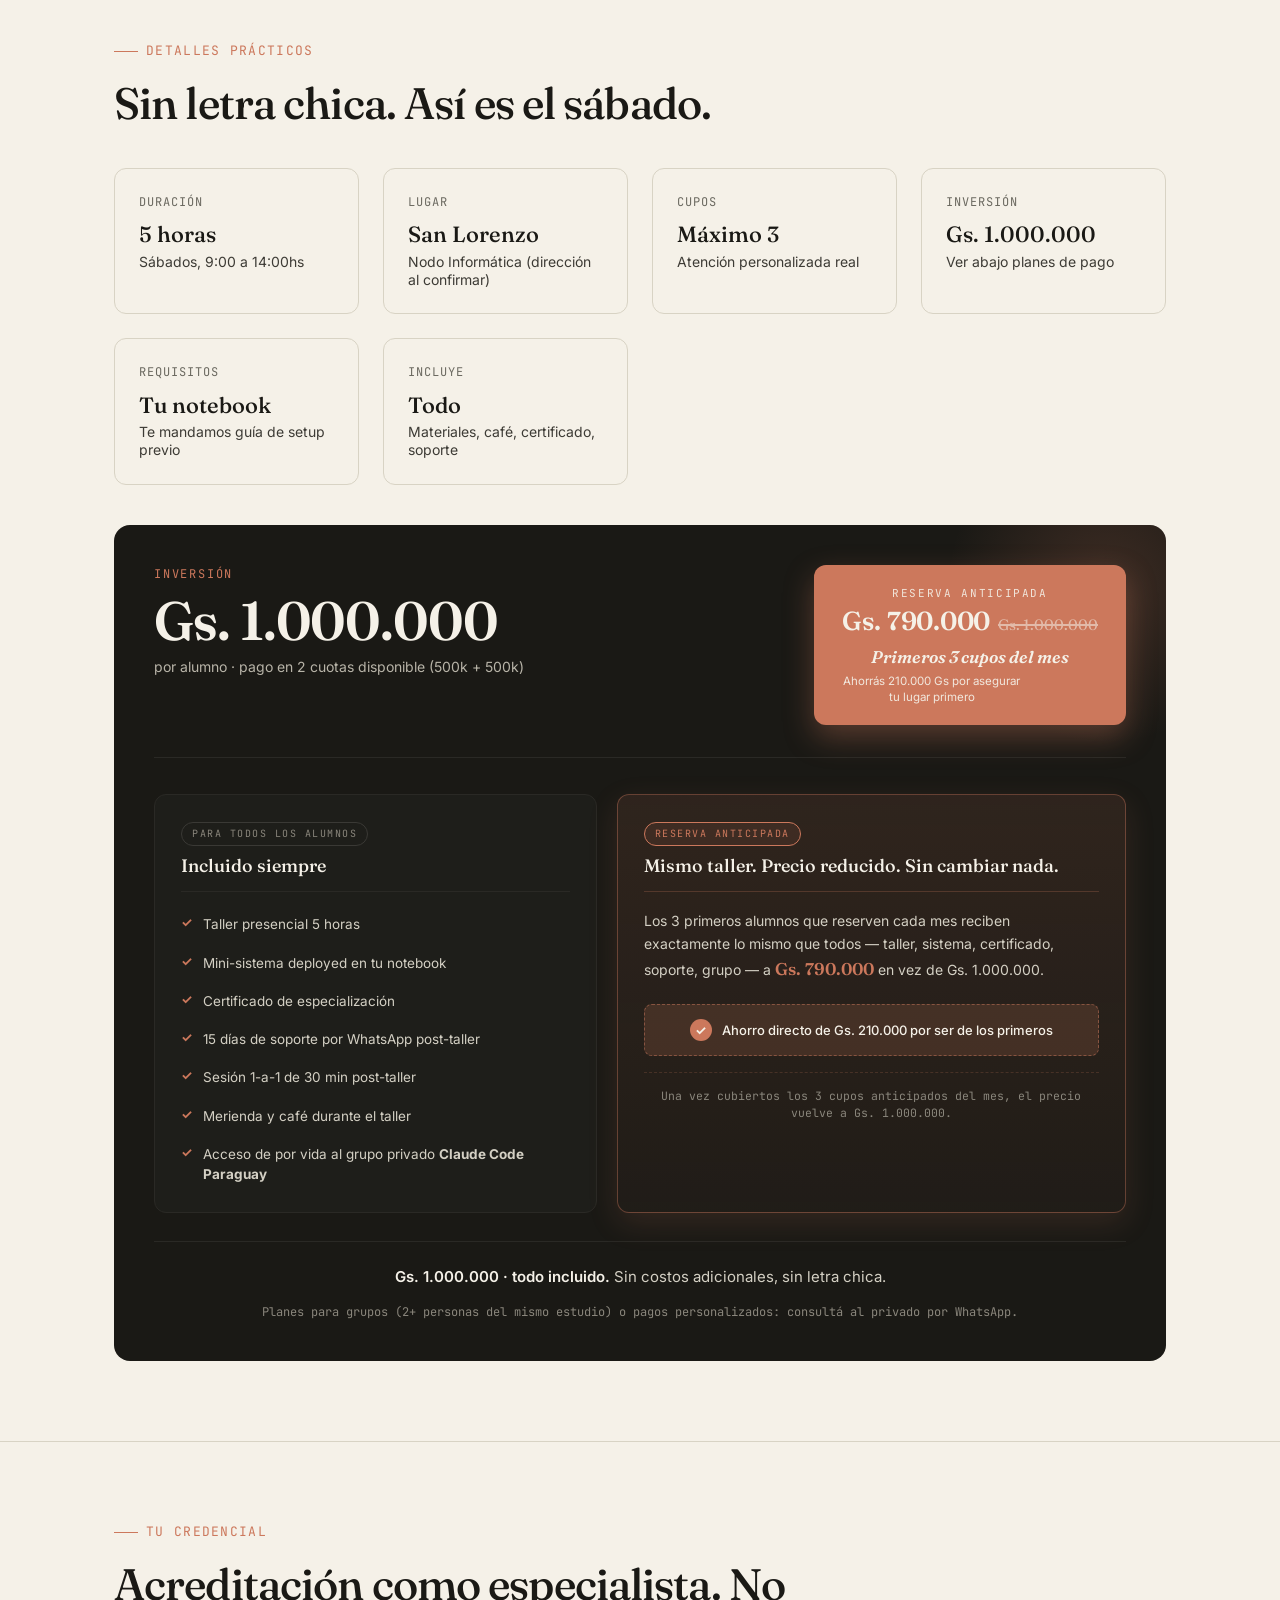
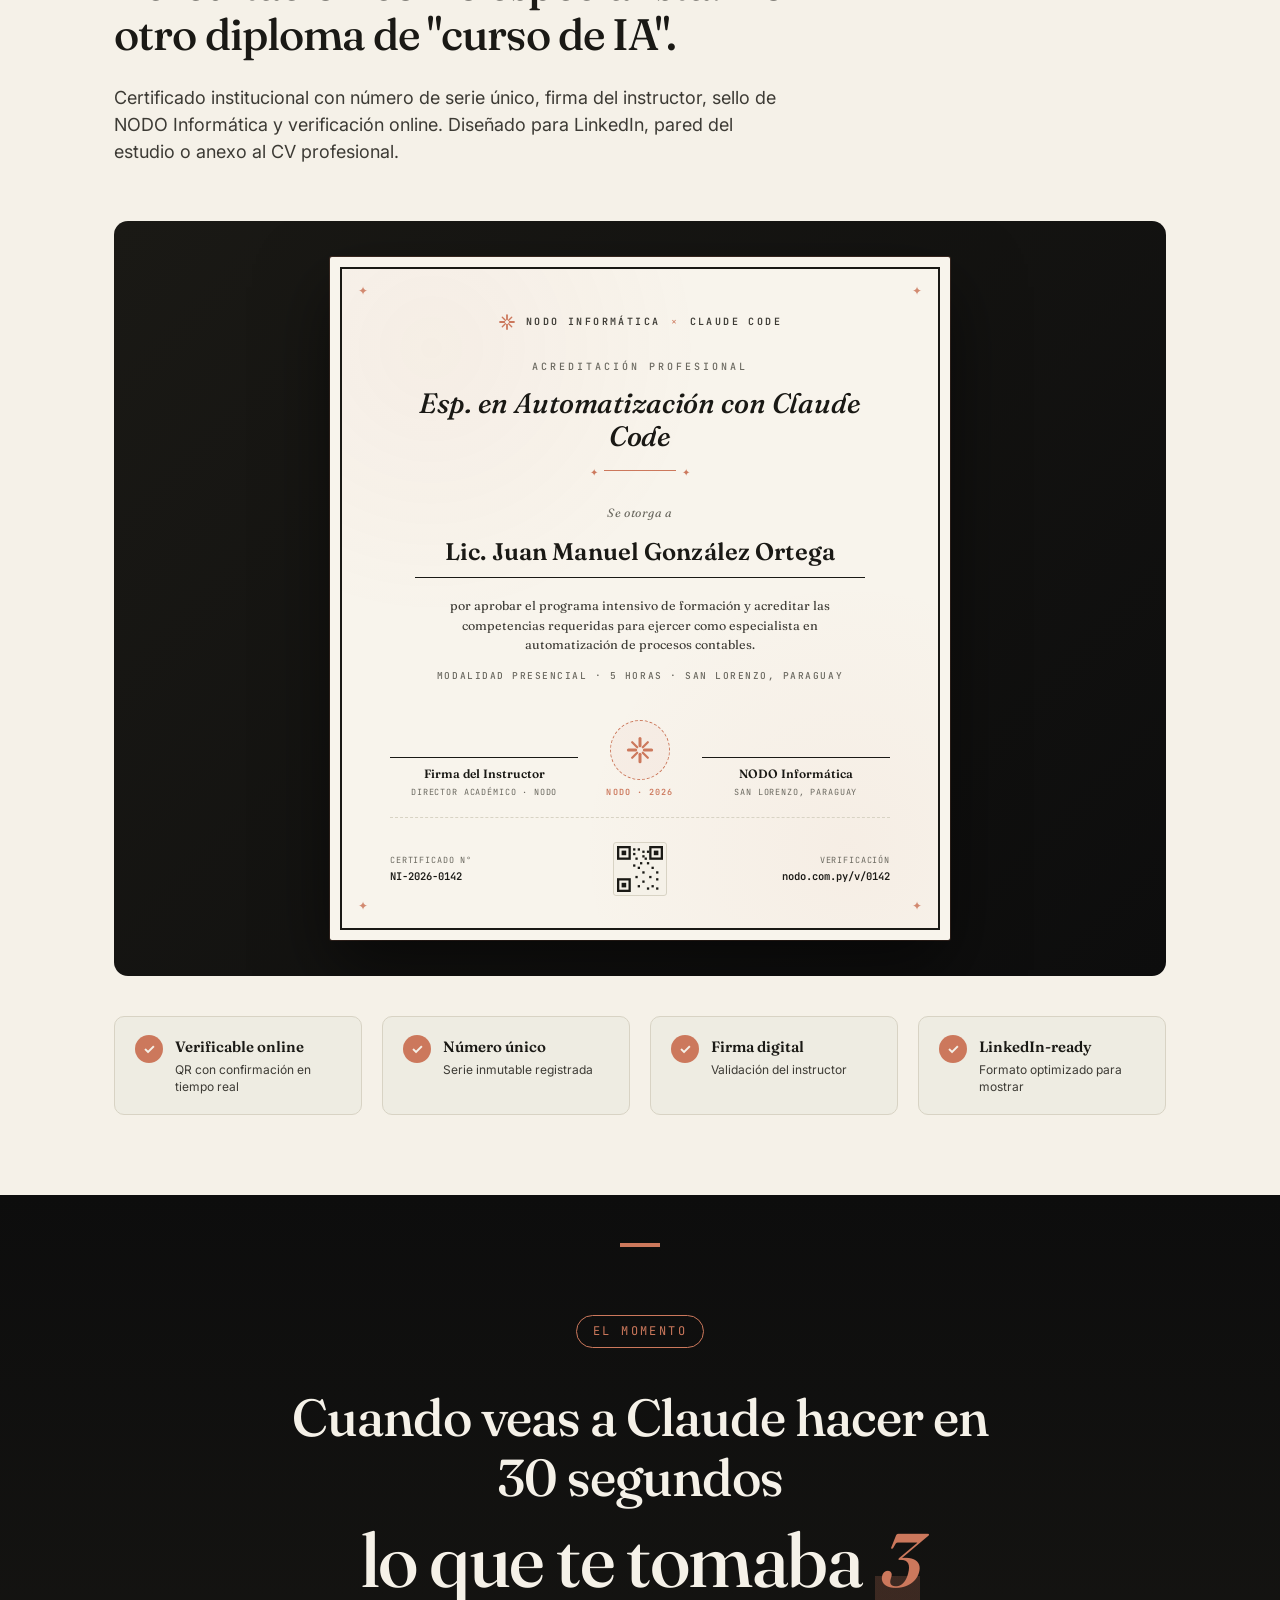
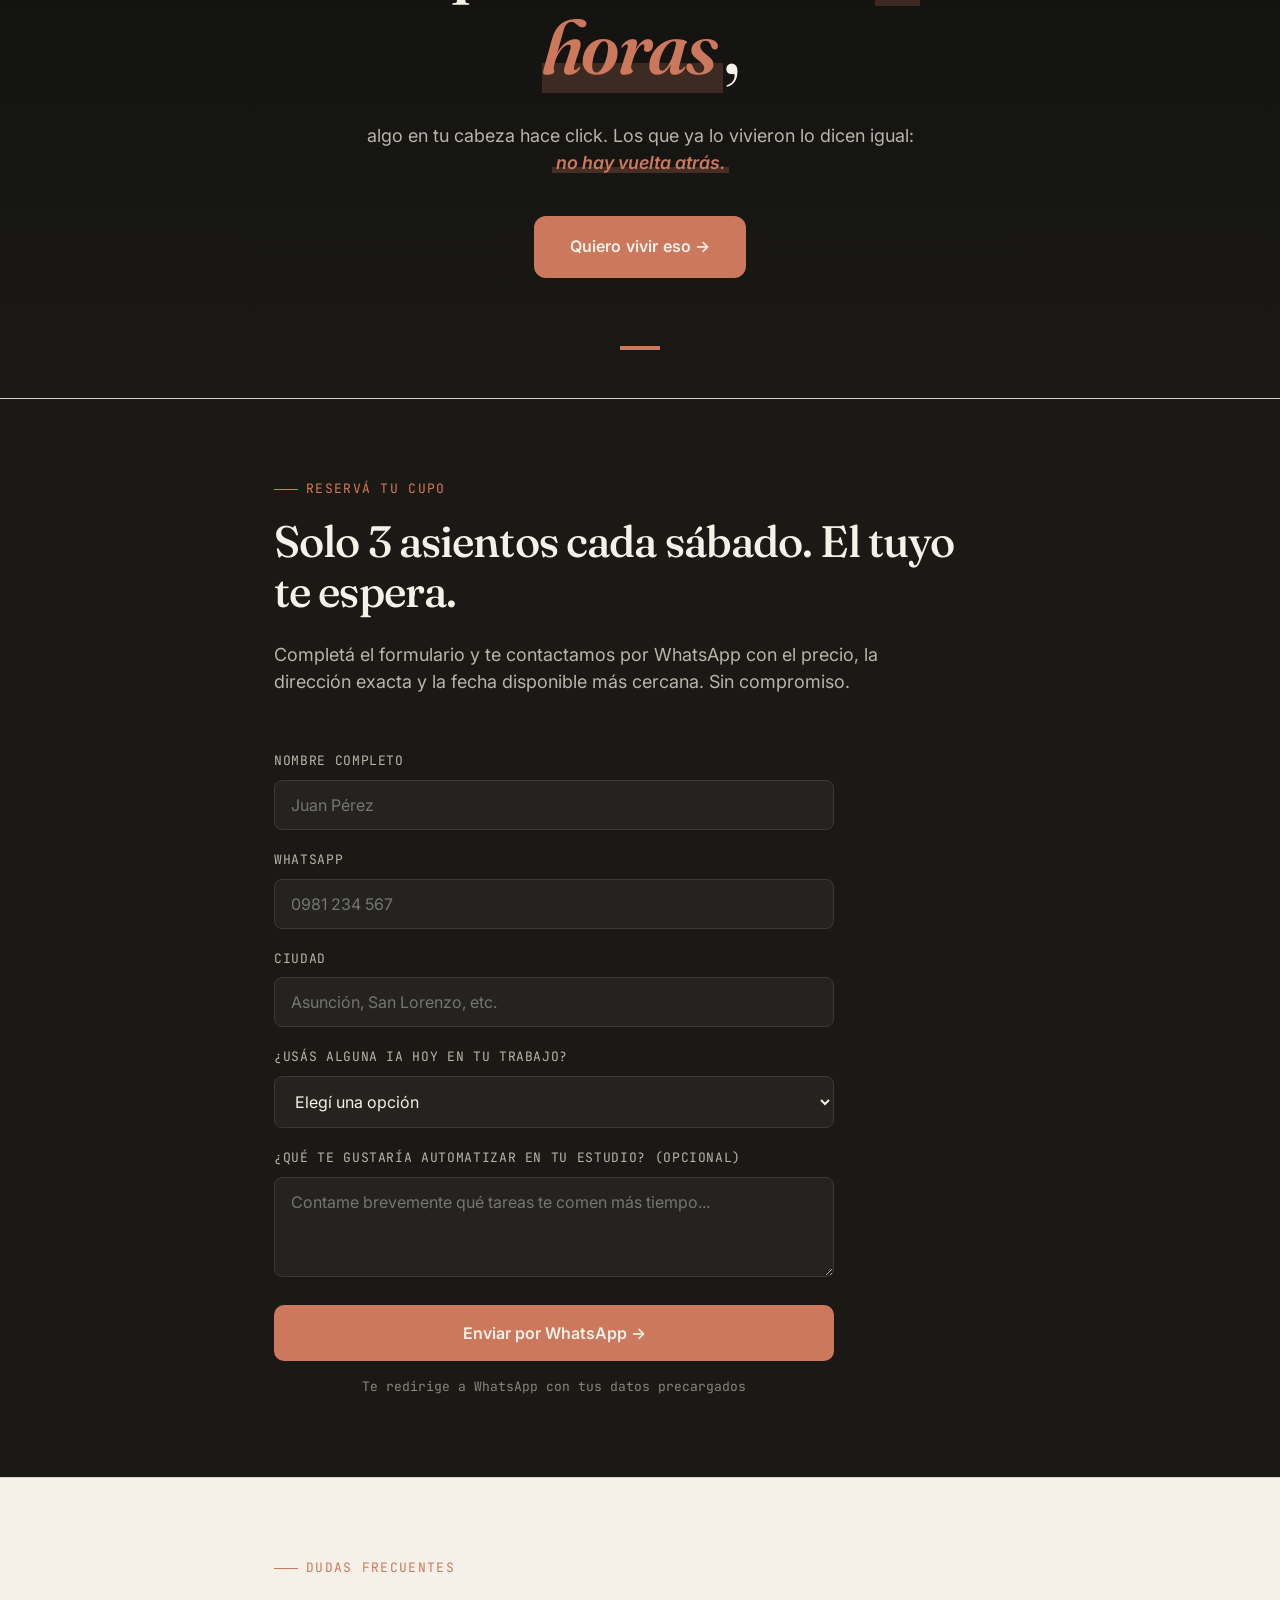
==== commit 39aef47e: "Compact certificate + shorter title 'Esp. en Automatización con Claude Code' Title changes: - Main h" ====
--- a/public/claude-contadores/index.html
+++ b/public/claude-contadores/index.html
@@ -810,9 +810,8 @@
 
                     <div class="cert-title-wrap">
                         <span class="cert-kicker">Acreditación Profesional</span>
-                        <h3 class="cert-heading">Especialista en Automatización<br>del Estudio Contable</h3>
+                        <h3 class="cert-heading">Esp. en Automatización con Claude Code</h3>
                         <div class="cert-rule"></div>
-                        <p class="cert-subheading">Programa Intensivo con Claude Code</p>
                     </div>
 
                     <div class="cert-body">
--- a/public/claude-contadores/styles.css
+++ b/public/claude-contadores/styles.css
@@ -2621,10 +2621,10 @@
 
 /* --- CERTIFICATE MOCKUP --- */
 .cert-wrapper {
-    margin-top: 48px;
-    padding: 48px 40px;
+    margin-top: 40px;
+    padding: 36px 32px;
     background: linear-gradient(135deg, #1a1915 0%, #0D0D0D 100%);
-    border-radius: 16px;
+    border-radius: 14px;
     overflow: hidden;
     position: relative;
 }
@@ -2632,99 +2632,99 @@
 .cert-card {
     background: #F8F4EC;
     color: #1A1915;
-    padding: 14px;
+    padding: 10px;
     border-radius: 2px;
-    box-shadow: 0 40px 100px rgba(0, 0, 0, 0.55), 0 0 0 1px rgba(204, 120, 92, 0.2);
-    max-width: 780px;
+    box-shadow: 0 30px 70px rgba(0, 0, 0, 0.5), 0 0 0 1px rgba(204, 120, 92, 0.2);
+    max-width: 620px;
     margin: 0 auto;
     position: relative;
 }
 
 .cert-border {
-    border: 3px double #1A1915;
-    padding: 64px 64px 44px;
+    border: 2px double #1A1915;
+    padding: 44px 48px 32px;
     position: relative;
     background:
-        radial-gradient(circle at 15% 12%, rgba(204, 120, 92, 0.06) 0%, transparent 35%),
-        radial-gradient(circle at 85% 88%, rgba(204, 120, 92, 0.06) 0%, transparent 35%);
+        radial-gradient(circle at 15% 12%, rgba(204, 120, 92, 0.05) 0%, transparent 35%),
+        radial-gradient(circle at 85% 88%, rgba(204, 120, 92, 0.05) 0%, transparent 35%);
 }
 
 .cert-ornament {
     position: absolute;
     color: var(--coral);
-    font-size: 16px;
+    font-size: 12px;
     line-height: 1;
-    opacity: 0.9;
-}
-
-.cert-ornament-tl { top: 22px; left: 22px; }
-.cert-ornament-tr { top: 22px; right: 22px; }
-.cert-ornament-bl { bottom: 22px; left: 22px; }
-.cert-ornament-br { bottom: 22px; right: 22px; }
+    opacity: 0.85;
+}
+
+.cert-ornament-tl { top: 16px; left: 16px; }
+.cert-ornament-tr { top: 16px; right: 16px; }
+.cert-ornament-bl { bottom: 16px; left: 16px; }
+.cert-ornament-br { bottom: 16px; right: 16px; }
 
 .cert-header {
     text-align: center;
-    margin-bottom: 40px;
+    margin-bottom: 28px;
     display: flex;
     align-items: center;
     justify-content: center;
-    gap: 12px;
+    gap: 10px;
 }
 
 .cert-logo {
-    width: 22px;
-    height: 22px;
+    width: 18px;
+    height: 18px;
     color: var(--coral);
     flex-shrink: 0;
 }
 
 .cert-brand-line {
     font-family: var(--mono);
-    font-size: 11px;
+    font-size: 10px;
     color: #3D3B35;
-    letter-spacing: 0.28em;
+    letter-spacing: 0.24em;
     text-transform: uppercase;
     font-weight: 600;
 }
 
 .cert-x {
     color: var(--coral);
-    margin: 0 3px;
+    margin: 0 2px;
     font-weight: 400;
 }
 
 .cert-title-wrap {
     text-align: center;
-    margin-bottom: 48px;
+    margin-bottom: 32px;
 }
 
 .cert-kicker {
     display: block;
     font-family: var(--mono);
-    font-size: 11px;
+    font-size: 10px;
     color: #6B6960;
-    letter-spacing: 0.35em;
-    margin-bottom: 18px;
+    letter-spacing: 0.3em;
+    margin-bottom: 12px;
     text-transform: uppercase;
     font-weight: 500;
 }
 
 .cert-heading {
     font-family: var(--serif);
-    font-size: clamp(26px, 4vw, 40px);
+    font-size: clamp(20px, 3vw, 28px);
     font-weight: 500;
     color: #1A1915;
     margin: 0;
-    letter-spacing: -0.01em;
-    line-height: 1.15;
+    letter-spacing: -0.005em;
+    line-height: 1.2;
     font-style: italic;
 }
 
 .cert-rule {
-    width: 96px;
+    width: 72px;
     height: 1px;
     background: var(--coral);
-    margin: 22px auto;
+    margin: 16px auto 0;
     position: relative;
 }
 
@@ -2733,44 +2733,35 @@
     content: '✦';
     position: absolute;
     color: var(--coral);
-    font-size: 11px;
-    top: -7px;
-}
-
-.cert-rule::before { left: -18px; }
-.cert-rule::after { right: -18px; }
-
-.cert-subheading {
-    font-family: var(--serif);
-    font-style: italic;
-    font-size: 14px;
-    color: #6B6960;
-    margin: 0;
-    letter-spacing: 0.02em;
-}
+    font-size: 10px;
+    top: -6px;
+}
+
+.cert-rule::before { left: -14px; }
+.cert-rule::after { right: -14px; }
 
 .cert-body {
     text-align: center;
-    margin-bottom: 56px;
+    margin-bottom: 36px;
 }
 
 .cert-lead {
     font-family: var(--serif);
     font-style: italic;
     color: #6B6960;
-    font-size: 13px;
-    margin: 0 0 20px;
+    font-size: 12px;
+    margin: 0 0 14px;
     letter-spacing: 0.05em;
 }
 
 .cert-recipient {
     font-family: var(--serif);
-    font-size: clamp(22px, 3.5vw, 32px);
+    font-size: clamp(18px, 2.8vw, 24px);
     font-weight: 600;
     color: #1A1915;
-    margin: 0 auto 24px;
+    margin: 0 auto 18px;
     letter-spacing: 0.005em;
-    padding: 0 40px 14px;
+    padding: 0 30px 10px;
     border-bottom: 1px solid #1A1915;
     display: inline-block;
     line-height: 1.3;
@@ -2779,17 +2770,17 @@
 .cert-desc {
     font-family: var(--serif);
     color: #3D3B35;
-    font-size: 14px;
-    margin: 0 auto 20px;
-    max-width: 500px;
-    line-height: 1.6;
+    font-size: 12.5px;
+    margin: 0 auto 14px;
+    max-width: 440px;
+    line-height: 1.55;
 }
 
 .cert-detail {
     font-family: var(--mono);
-    font-size: 10.5px;
+    font-size: 9.5px;
     color: #6B6960;
-    letter-spacing: 0.18em;
+    letter-spacing: 0.16em;
     text-transform: uppercase;
     margin: 0;
     font-weight: 500;
@@ -2798,10 +2789,10 @@
 .cert-footer {
     display: grid;
     grid-template-columns: 1fr auto 1fr;
-    gap: 40px;
+    gap: 28px;
     align-items: flex-end;
-    margin-bottom: 36px;
-    padding-bottom: 24px;
+    margin-bottom: 24px;
+    padding-bottom: 18px;
     border-bottom: 1px dashed #D8D3C4;
 }
 
@@ -2817,7 +2808,7 @@
 
 .cert-sig-name {
     font-family: var(--serif);
-    font-size: 13px;
+    font-size: 12px;
     font-weight: 600;
     color: #1A1915;
     margin-bottom: 2px;
@@ -2825,7 +2816,7 @@
 
 .cert-sig-role {
     font-family: var(--mono);
-    font-size: 9px;
+    font-size: 8.5px;
     color: #6B6960;
     text-transform: uppercase;
     letter-spacing: 0.1em;
@@ -2836,35 +2827,35 @@
 }
 
 .cert-seal-ring {
-    width: 72px;
-    height: 72px;
+    width: 60px;
+    height: 60px;
     border-radius: 50%;
-    border: 2px dashed var(--coral);
+    border: 1.5px dashed var(--coral);
     display: flex;
     align-items: center;
     justify-content: center;
-    margin: 0 auto 8px;
+    margin: 0 auto 6px;
     background: rgba(204, 120, 92, 0.05);
 }
 
 .cert-seal-logo {
-    width: 36px;
-    height: 36px;
+    width: 30px;
+    height: 30px;
     color: var(--coral);
 }
 
 .cert-seal-text {
     font-family: var(--mono);
-    font-size: 9px;
-    color: var(--coral);
-    letter-spacing: 0.15em;
+    font-size: 8.5px;
+    color: var(--coral);
+    letter-spacing: 0.13em;
     font-weight: 600;
 }
 
 .cert-meta {
     display: grid;
     grid-template-columns: 1fr auto 1fr;
-    gap: 20px;
+    gap: 16px;
     align-items: center;
 }
 
@@ -2879,31 +2870,31 @@
     font-family: var(--mono);
     color: #6B6960;
     text-transform: uppercase;
-    letter-spacing: 0.12em;
-    margin-bottom: 3px;
-    font-size: 9px;
+    letter-spacing: 0.1em;
+    margin-bottom: 2px;
+    font-size: 8.5px;
 }
 
 .cert-meta-value {
     font-family: var(--mono);
     color: #1A1915;
     font-weight: 600;
-    font-size: 11px;
+    font-size: 10.5px;
 }
 
 .cert-qr-wrap {
     display: flex;
     flex-direction: column;
     align-items: center;
-    padding: 4px;
+    padding: 3px;
     background: #F5F1E8;
     border: 1px solid #D8D3C4;
-    border-radius: 4px;
+    border-radius: 3px;
 }
 
 .cert-qr {
-    width: 56px;
-    height: 56px;
+    width: 46px;
+    height: 46px;
     color: #1A1915;
 }
 
